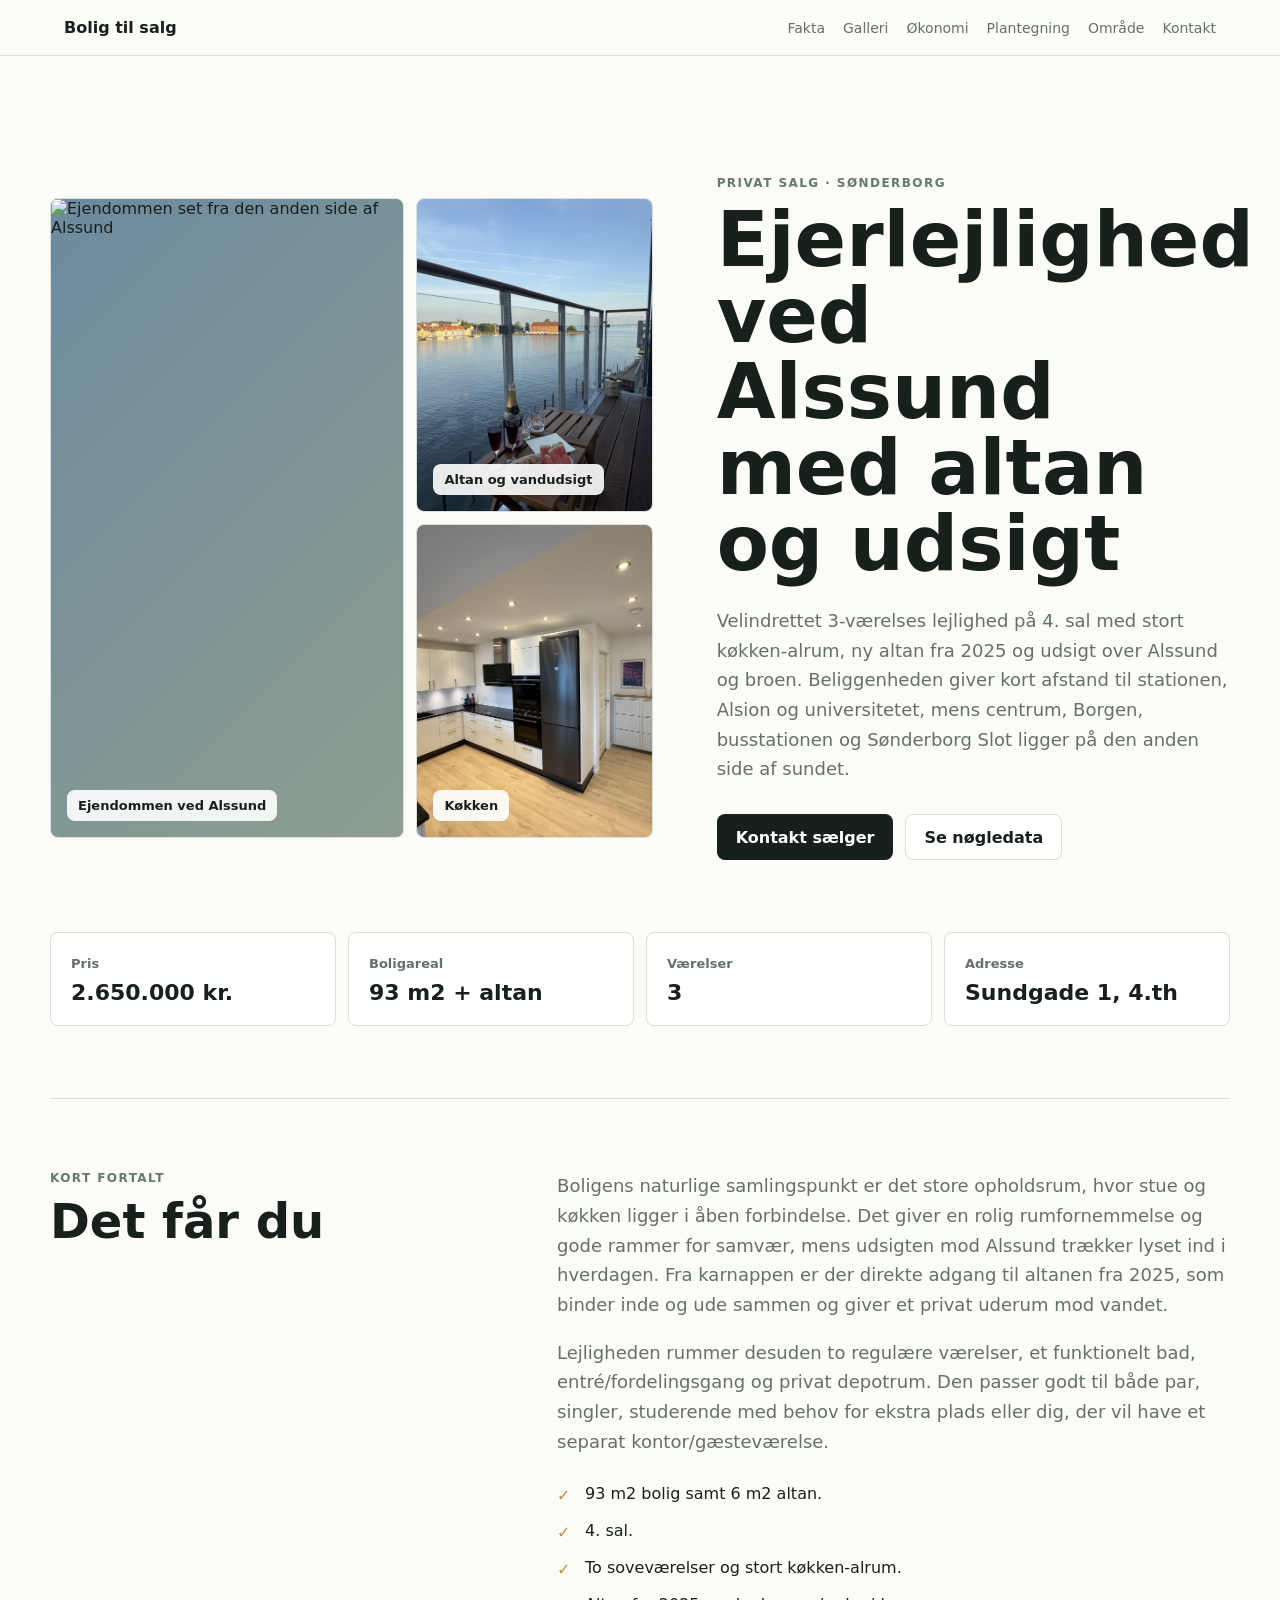
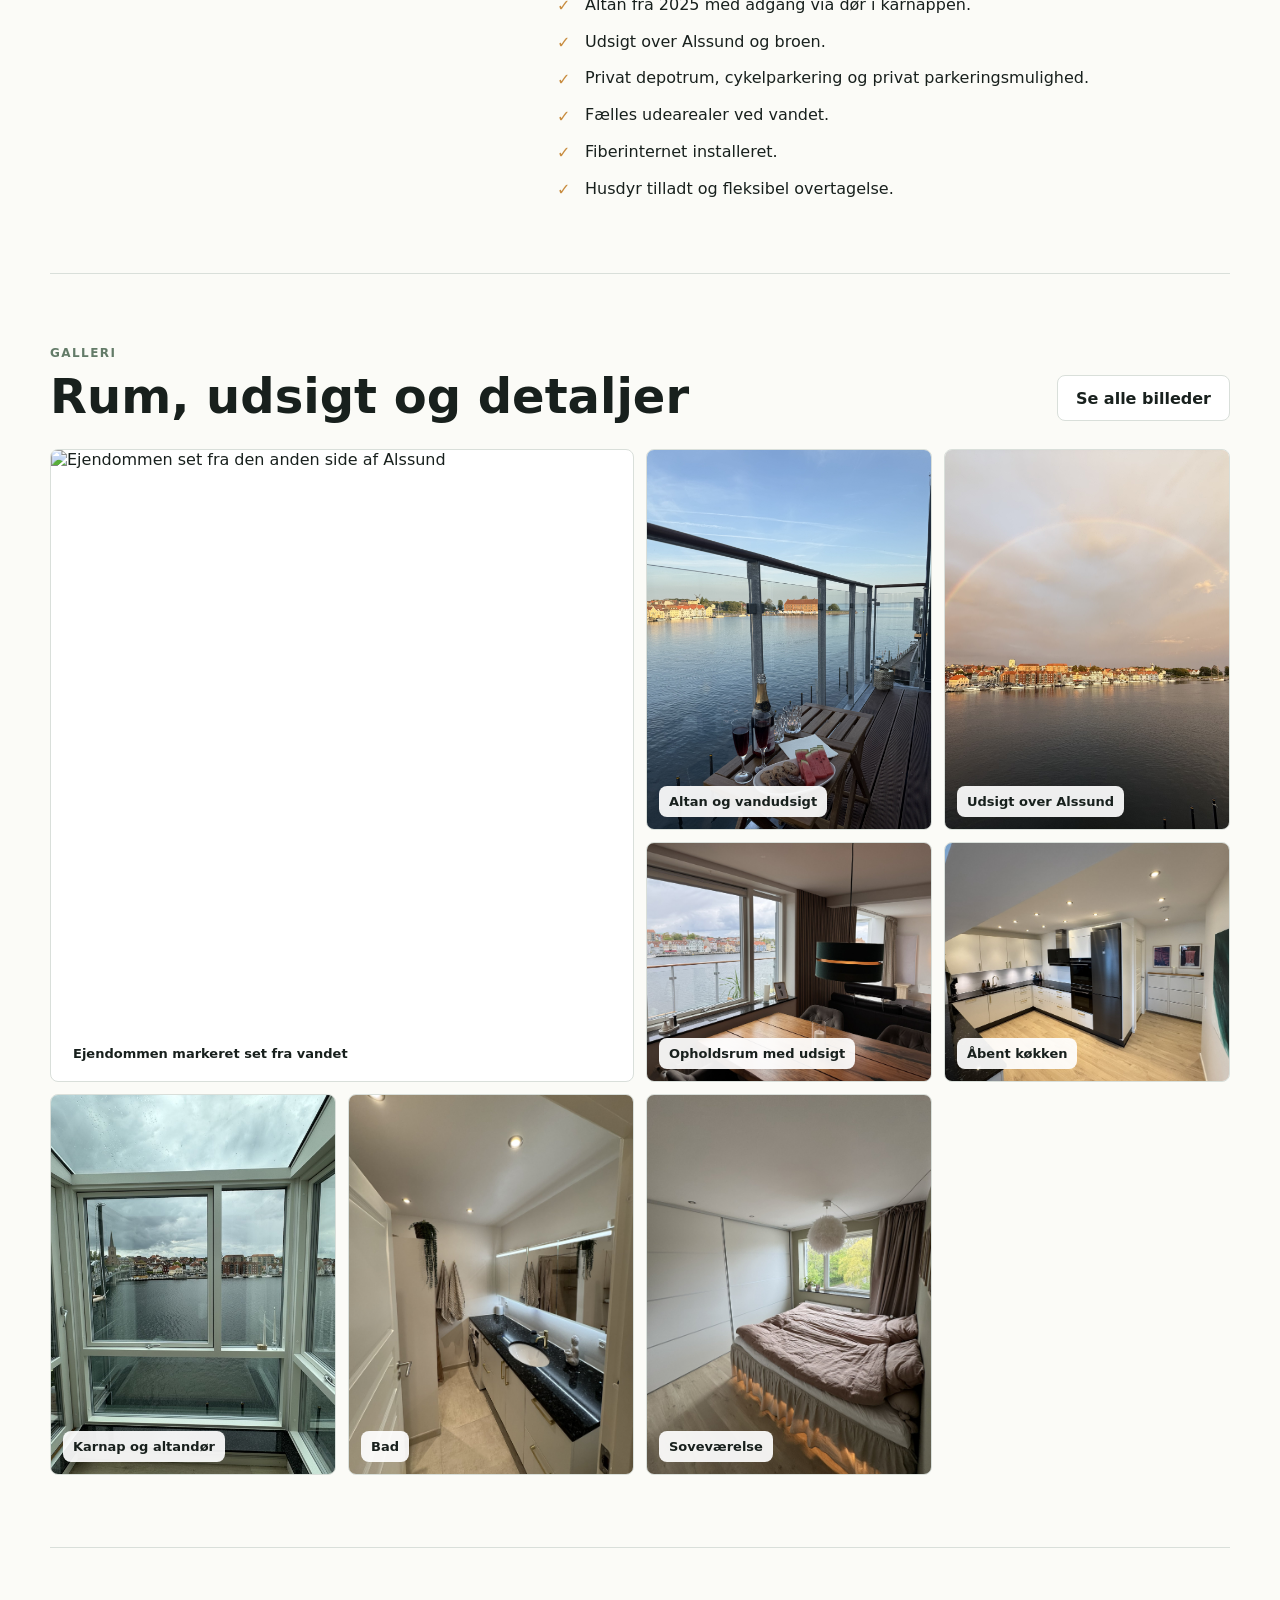
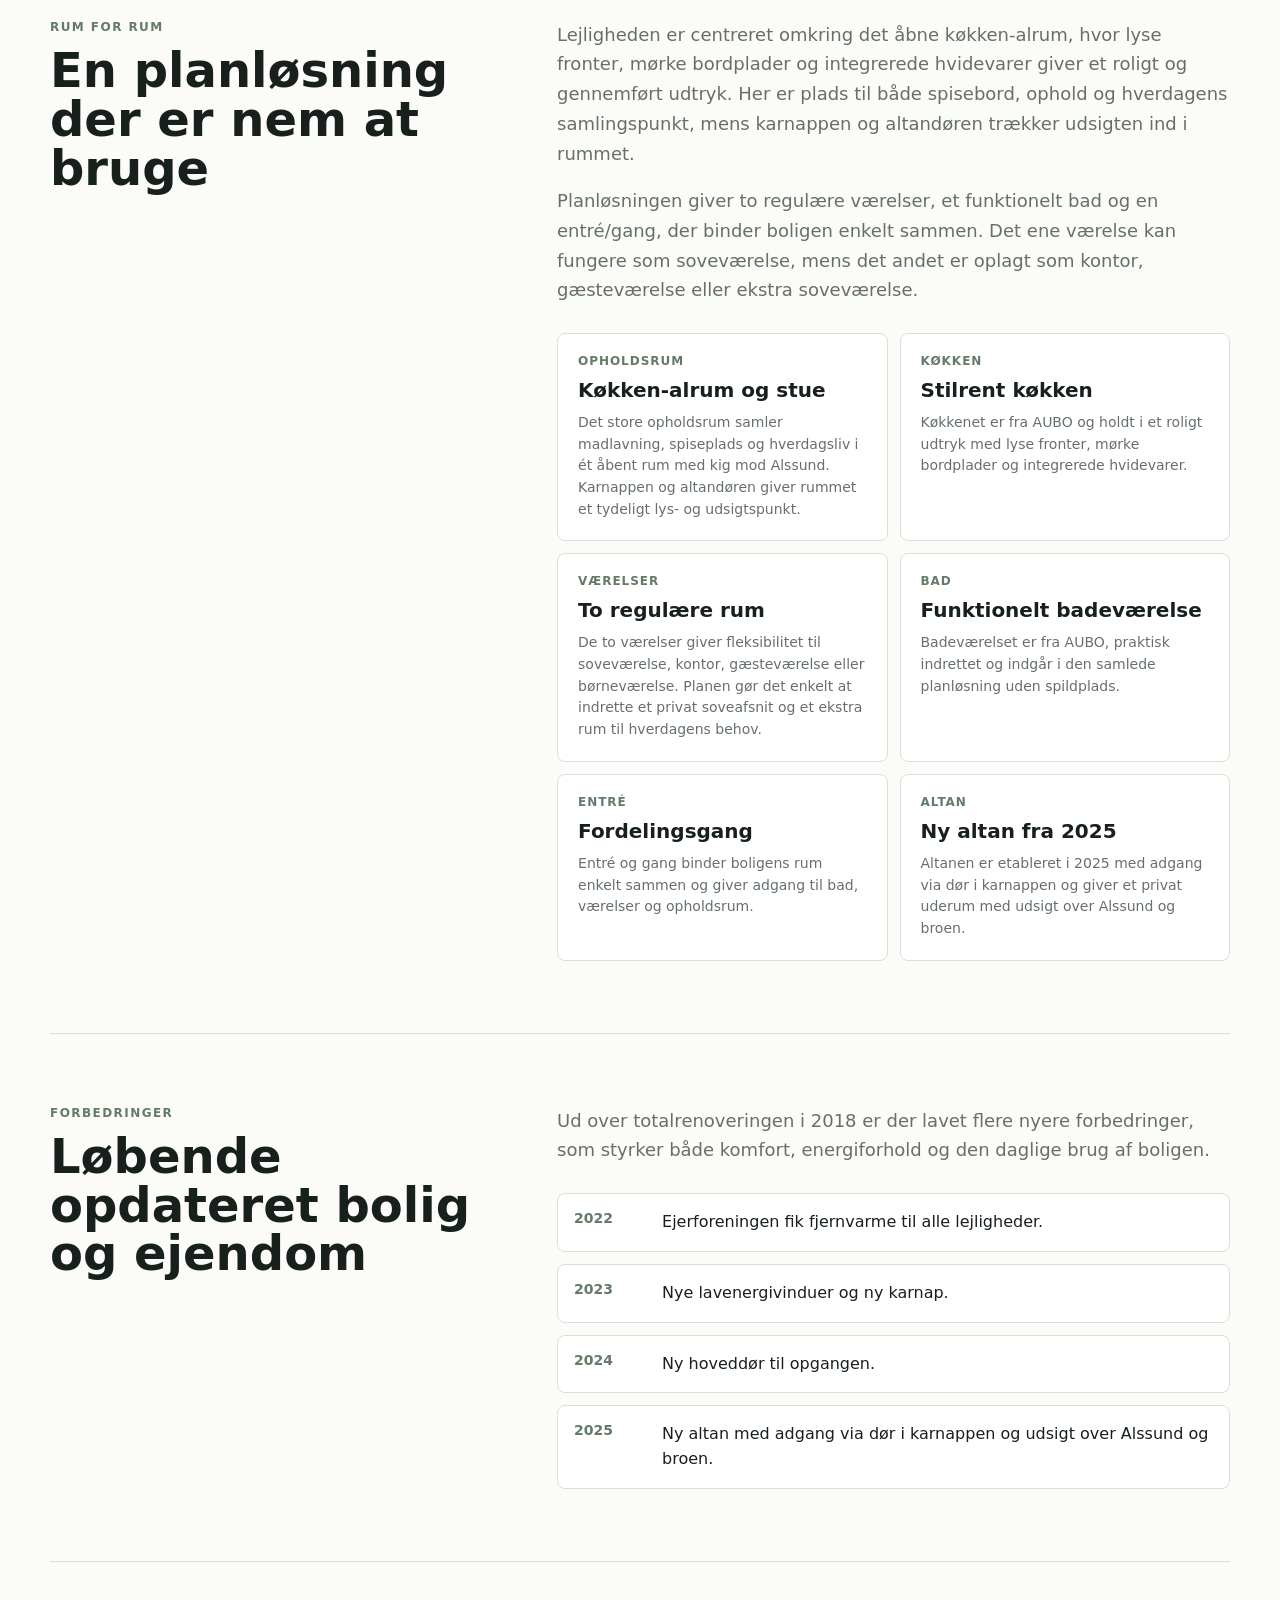
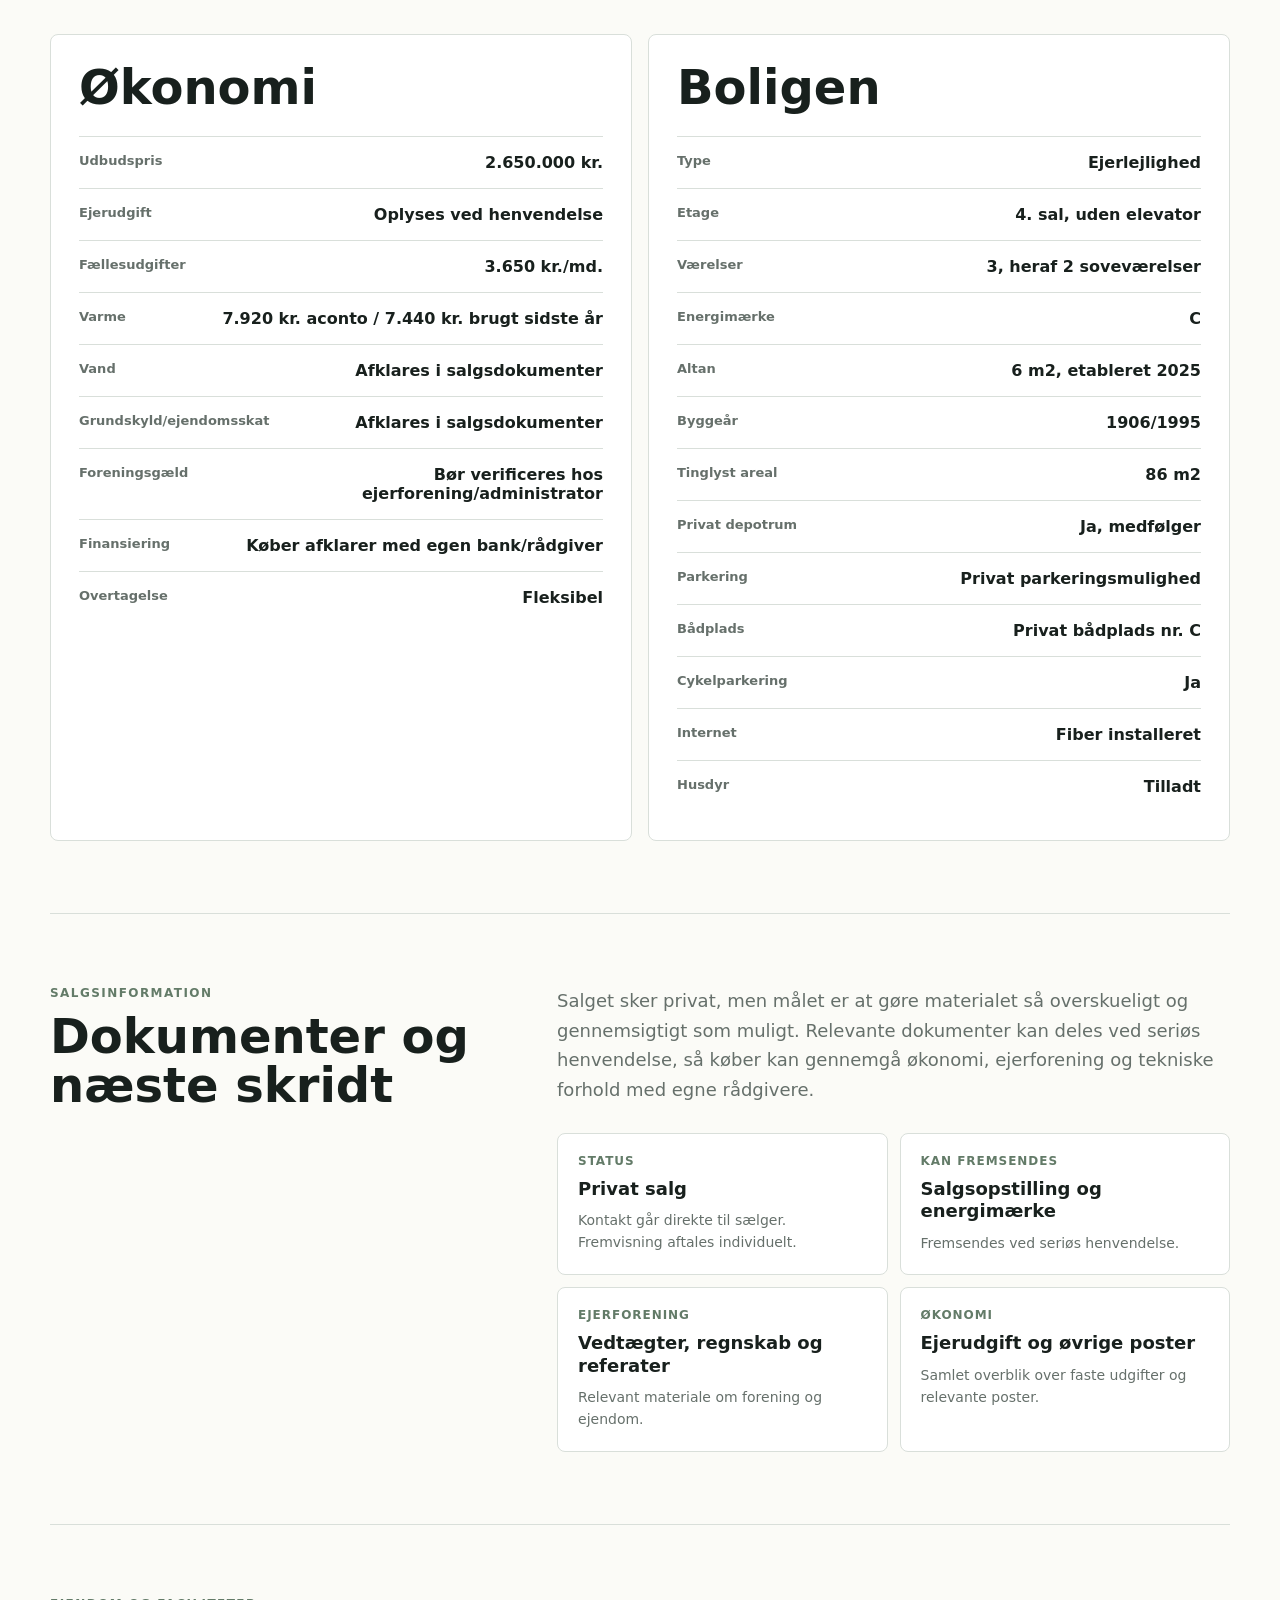
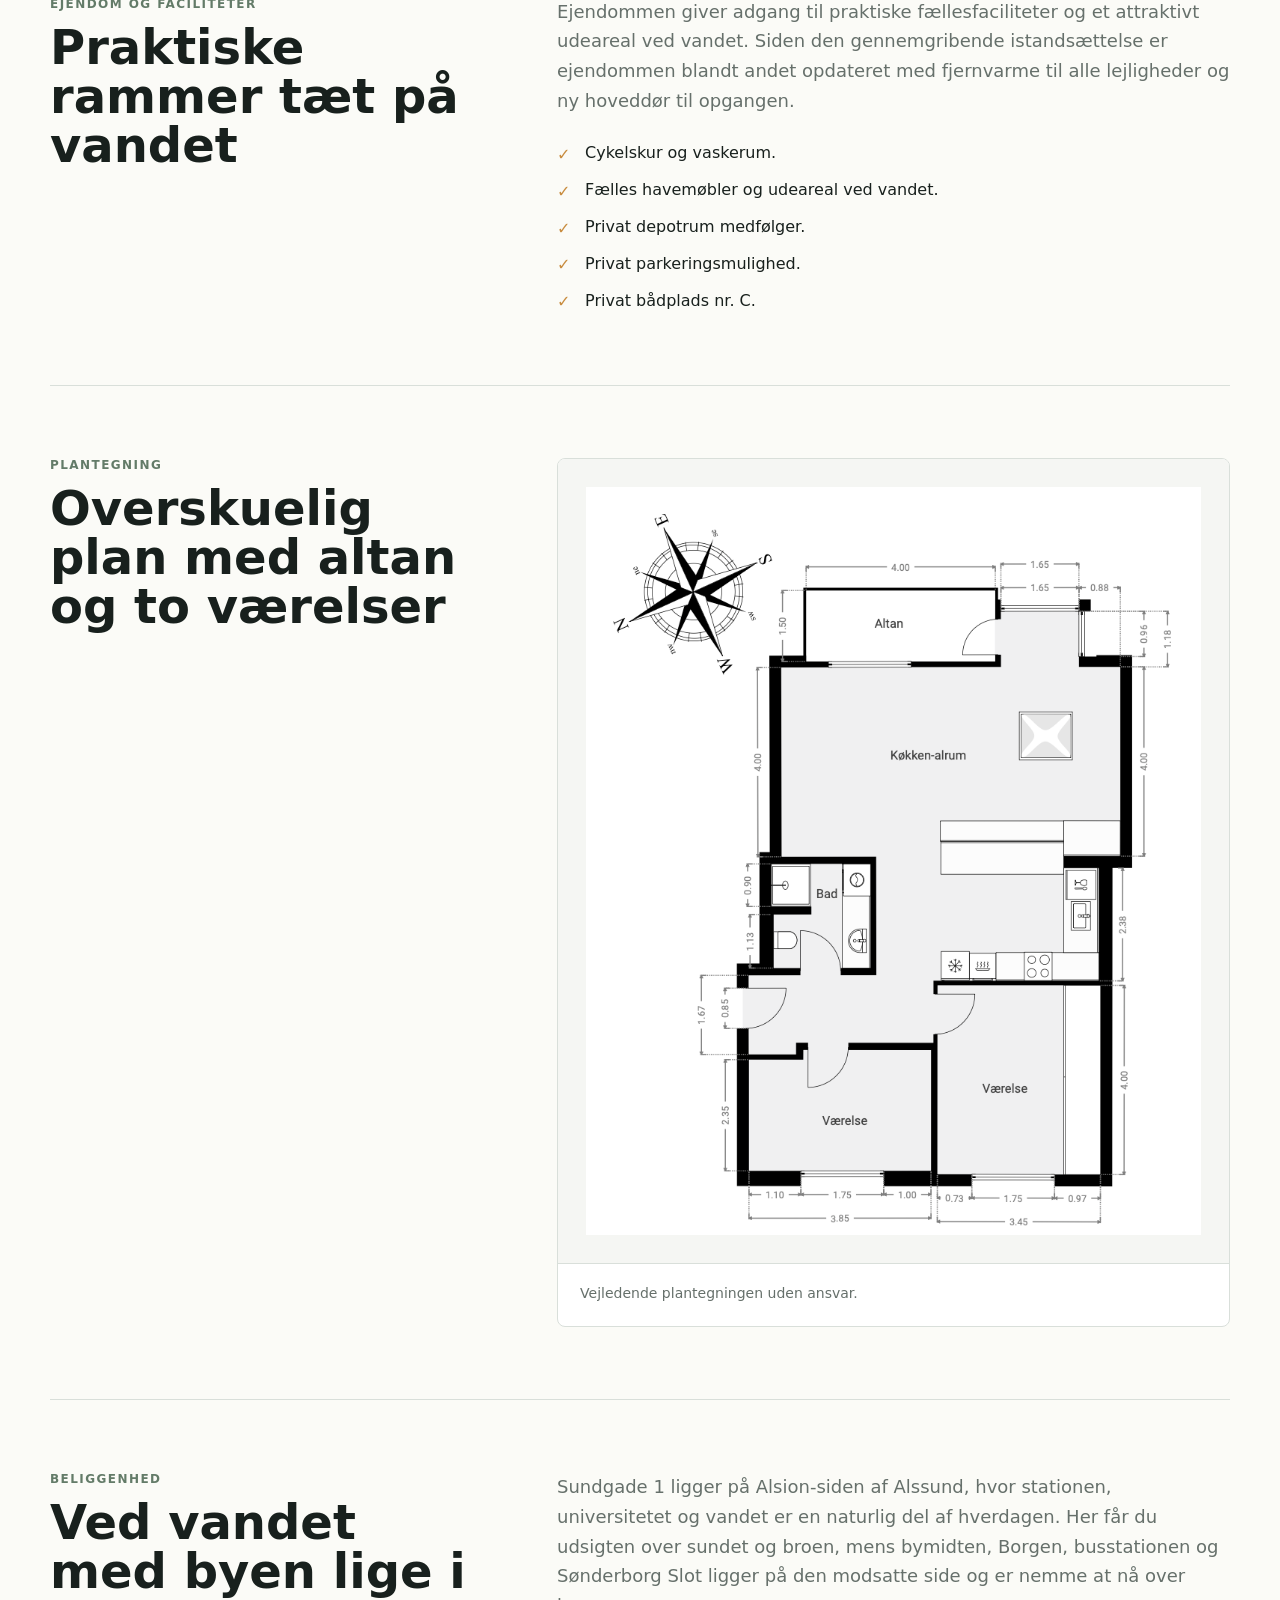
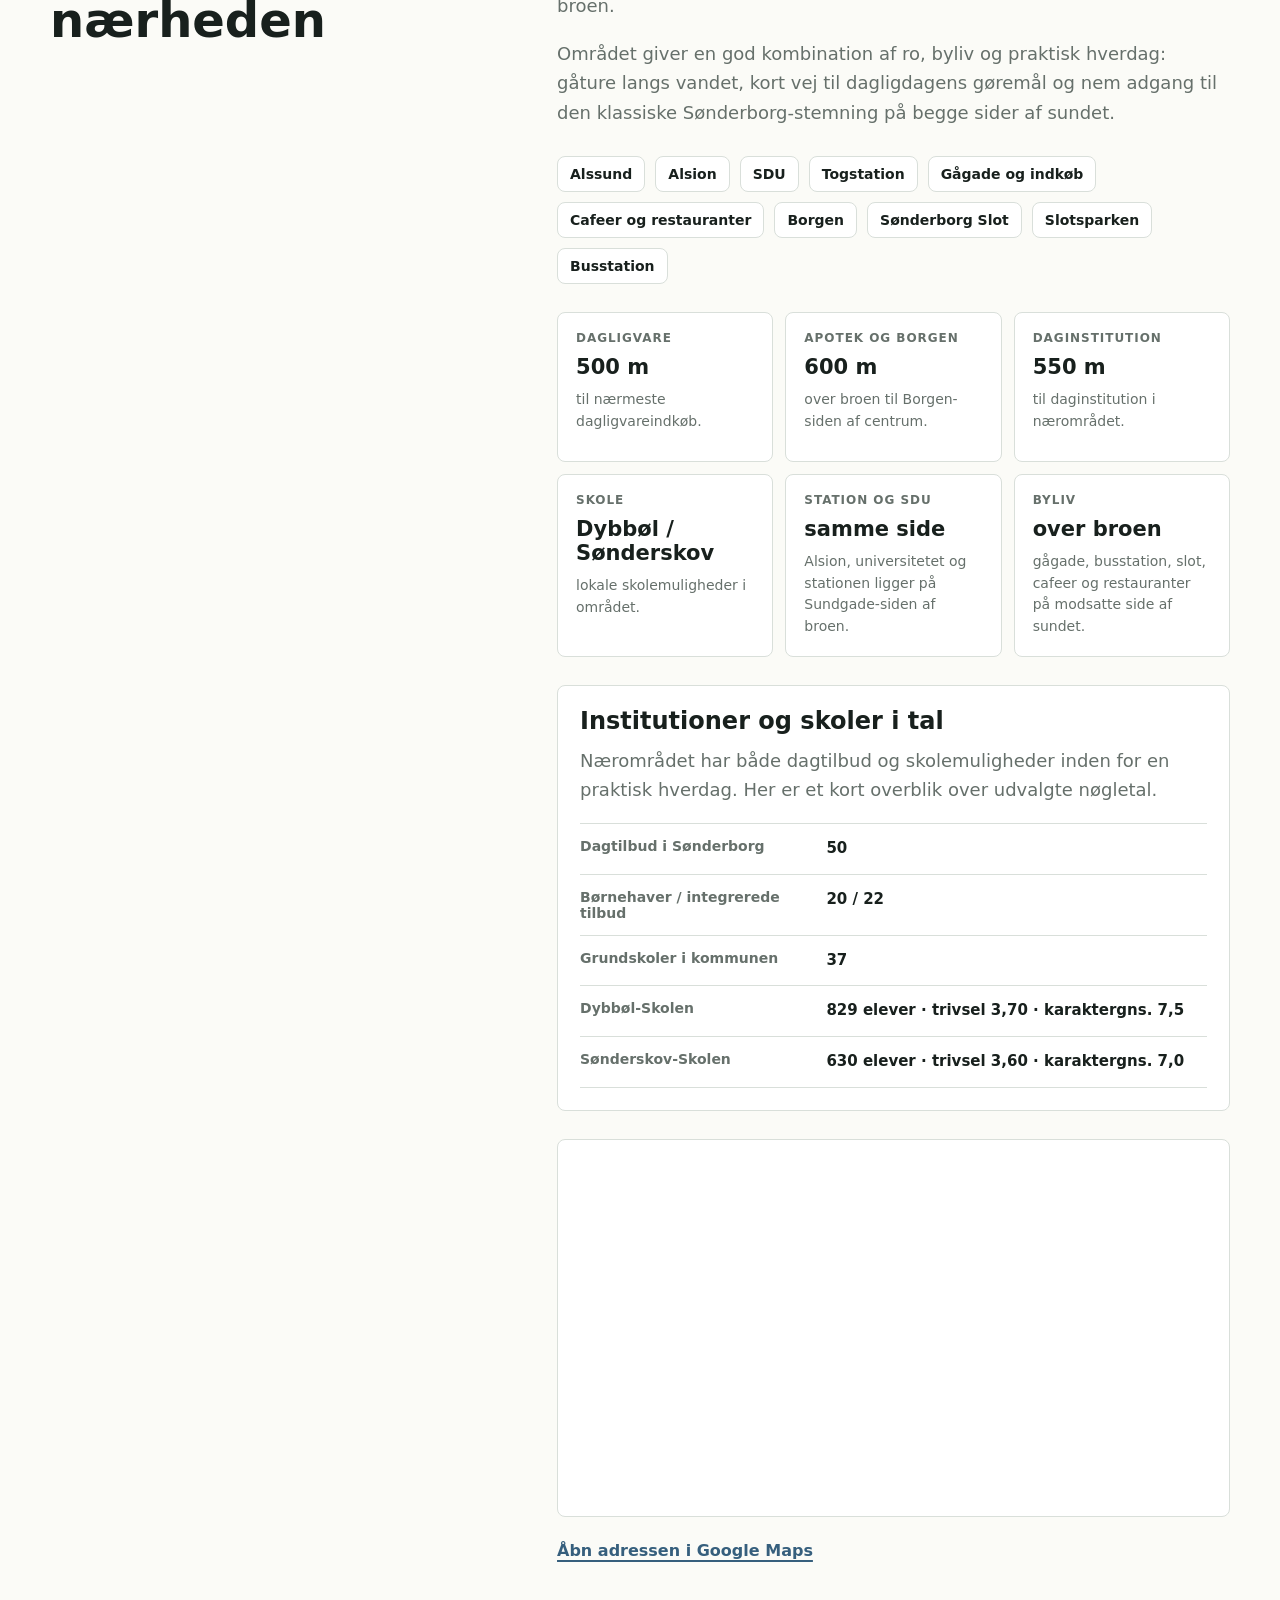
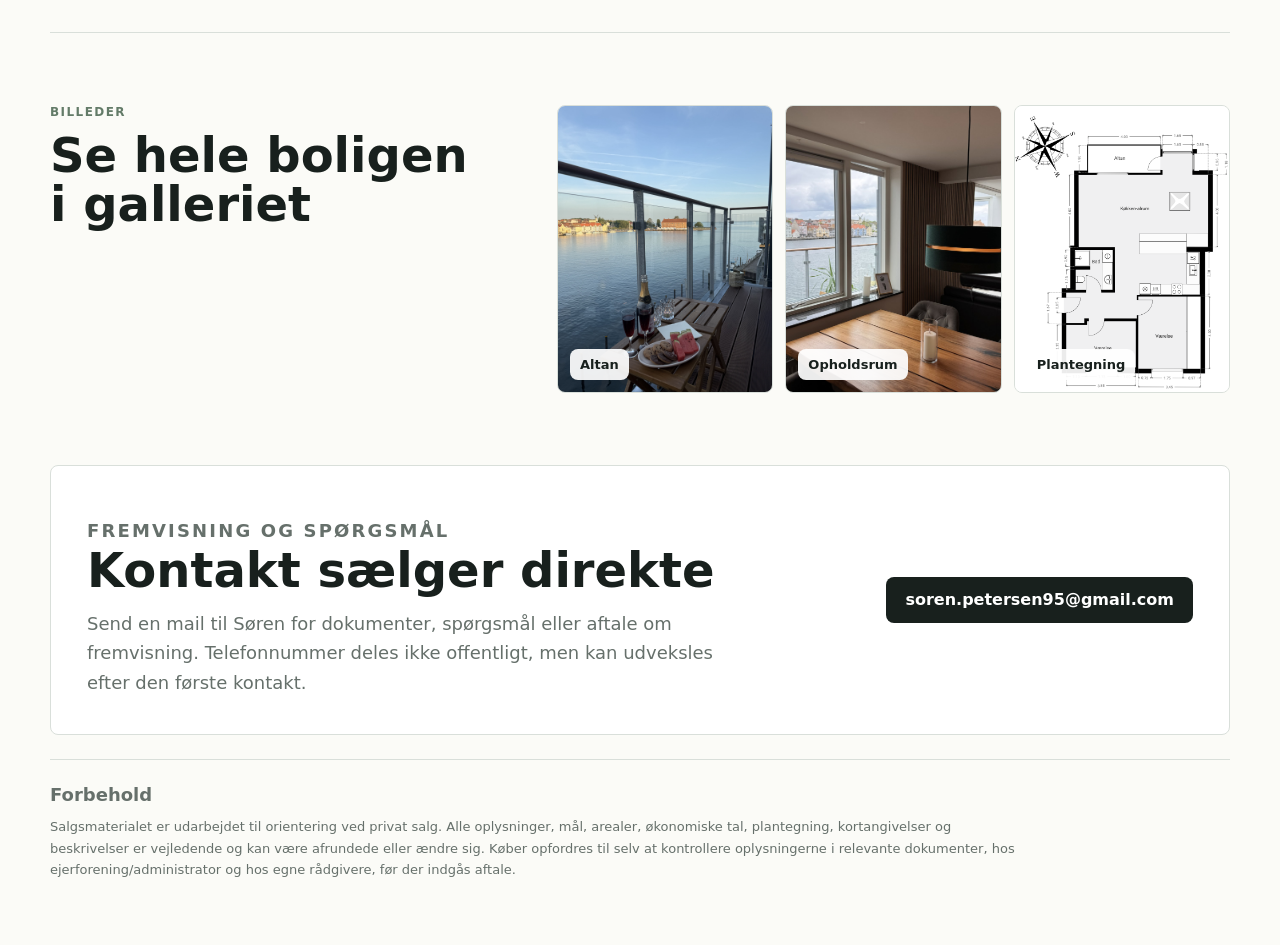
==== index.html @ c35de7a0 "clickable pictures" ====
<!doctype html>
<html lang="da">
<head>
  <meta charset="utf-8" />
  <meta name="viewport" content="width=device-width, initial-scale=1" />
  <meta name="description" content="Privat salg af ejerlejlighed på Sundgade 1, 4.th i Sønderborg." />
  <title>Sundgade 1, 4.th | Lejlighed til salg</title>
  <link rel="stylesheet" href="style.css?v=2026-05-17" />
</head>
<body>
  <header class="site-header">
    <a class="brand" href="#top">Bolig til salg</a>
    <nav aria-label="Sektioner">
      <a href="#fakta">Fakta</a>
      <a href="#galleri">Galleri</a>
      <a href="#oekonomi">Økonomi</a>
      <a href="#plantegning">Plantegning</a>
      <a href="#omraade">Område</a>
      <a href="#kontakt">Kontakt</a>
    </nav>
  </header>

  <main id="top">
    <section class="hero" aria-labelledby="title">
      <div class="hero-media" aria-label="Fotopladser">
        <a class="photo-slot photo-slot-main" href="gallery.html?image=assets/gallery/outside-across-water-marked.jpg.png" aria-label="Åbn galleriet med ejendommen set fra vandet">
          <img src="assets/photos/outside-across-water-marked.png" alt="Ejendommen set fra den anden side af Alssund" />
          <span>Ejendommen ved Alssund</span>
        </a>
        <a class="photo-slot" href="gallery.html?image=assets/gallery/IMG_2006.jpg" aria-label="Åbn galleriet med altan og vandudsigt">
          <img src="assets/gallery/IMG_2006.jpg" alt="Altan med direkte kig over Alssund" />
          <span>Altan og vandudsigt</span>
        </a>
        <a class="photo-slot" href="gallery.html?image=assets/gallery/IMG_2802.jpg" aria-label="Åbn galleriet med køkkenbilleder">
          <img src="assets/photos/kitchen.jpg" alt="Åbent lyst køkken med sorte bordplader" />
          <span>Køkken</span>
        </a>
      </div>

      <div class="hero-copy">
        <p class="eyebrow">Privat salg · Sønderborg</p>
        <h1 id="title">Ejerlejlighed ved Alssund med altan og udsigt</h1>
        <p class="intro">
          Velindrettet 3-værelses lejlighed på 4. sal med stort køkken-alrum,
          ny altan fra 2025 og udsigt over Alssund og broen. Beliggenheden giver
          kort afstand til stationen, Alsion og universitetet, mens centrum,
          Borgen, busstationen og Sønderborg Slot ligger på den anden side af
          sundet.
        </p>
        <div class="hero-actions">
          <a class="button primary" href="mailto:soren.petersen95@gmail.com">Kontakt sælger</a>
          <a class="button secondary" href="#fakta">Se nøgledata</a>
        </div>
      </div>
    </section>

    <section id="fakta" class="facts" aria-label="Nøgledata">
      <article>
        <span>Pris</span>
        <strong>2.650.000 kr.</strong>
      </article>
      <article>
        <span>Boligareal</span>
        <strong>93 m2 + altan</strong>
      </article>
      <article>
        <span>Værelser</span>
        <strong>3</strong>
      </article>
      <article>
        <span>Adresse</span>
        <strong>Sundgade 1, 4.th</strong>
      </article>
    </section>

    <section class="section-grid">
      <div>
        <p class="eyebrow">Kort fortalt</p>
        <h2>Det får du</h2>
      </div>
      <div class="summary">
        <p>
          Boligens naturlige samlingspunkt er det store opholdsrum, hvor stue og
          køkken ligger i åben forbindelse. Det giver en rolig rumfornemmelse og
          gode rammer for samvær, mens udsigten mod Alssund trækker lyset ind i
          hverdagen. Fra karnappen er der direkte adgang til altanen fra 2025,
          som binder inde og ude sammen og giver et privat uderum mod vandet.
        </p>
        <p>
          Lejligheden rummer desuden to regulære værelser, et funktionelt bad,
          entré/fordelingsgang og privat depotrum. Den passer godt til både par,
          singler, studerende med behov for ekstra plads eller dig, der vil have
          et separat kontor/gæsteværelse.
        </p>
        <ul class="check-list">
          <li>93 m2 bolig samt 6 m2 altan.</li>
          <li>4. sal.</li>
          <li>To soveværelser og stort køkken-alrum.</li>
          <li>Altan fra 2025 med adgang via dør i karnappen.</li>
          <li>Udsigt over Alssund og broen.</li>
          <li>Privat depotrum, cykelparkering og privat parkeringsmulighed.</li>
          <li>Fælles udearealer ved vandet.</li>
          <li>Fiberinternet installeret.</li>
          <li>Husdyr tilladt og fleksibel overtagelse.</li>
        </ul>
      </div>
    </section>

    <section id="galleri" class="gallery-section">
      <div class="section-heading gallery-heading">
        <div>
          <p class="eyebrow">Galleri</p>
          <h2>Rum, udsigt og detaljer</h2>
        </div>
        <a class="button secondary" href="gallery.html">Se alle billeder</a>
      </div>
      <div class="gallery-grid">
        <a class="gallery-item gallery-item-wide" href="gallery.html?image=assets/gallery/outside-across-water-marked.jpg.png">
          <img src="assets/photos/outside-across-water-marked.png" alt="Ejendommen set fra den anden side af Alssund" />
          <span class="gallery-caption">Ejendommen markeret set fra vandet</span>
        </a>
        <a class="gallery-item" href="gallery.html?image=assets/gallery/IMG_2006.jpg">
          <img src="assets/gallery/IMG_2006.jpg" alt="Altan med direkte kig over Alssund" />
          <span class="gallery-caption">Altan og vandudsigt</span>
        </a>
        <a class="gallery-item" href="gallery.html?image=assets/gallery/IMG_2381.jpg">
          <img src="assets/gallery/IMG_2381.jpg" alt="Solnedgang og udsigt over Alssund" />
          <span class="gallery-caption">Udsigt over Alssund</span>
        </a>
        <a class="gallery-item" href="gallery.html?image=assets/gallery/IMG_2754.jpg">
          <img src="assets/photos/living-water-view.jpg" alt="Spiseplads og opholdsrum med vandudsigt" />
          <span class="gallery-caption">Opholdsrum med udsigt</span>
        </a>
        <a class="gallery-item" href="gallery.html?image=assets/gallery/IMG_2802.jpg">
          <img src="assets/photos/kitchen.jpg" alt="Køkken med lyse fronter og mørk bordplade" />
          <span class="gallery-caption">Åbent køkken</span>
        </a>
        <a class="gallery-item" href="gallery.html?image=assets/gallery/IMG_2826.jpg">
          <img src="assets/photos/bay-window-balcony.jpg" alt="Karnap med adgang til altan" />
          <span class="gallery-caption">Karnap og altandør</span>
        </a>
        <a class="gallery-item" href="gallery.html?image=assets/gallery/IMG_2851.jpg">
          <img src="assets/photos/bathroom.jpg" alt="Badeværelse med langt spejl og mørk bordplade" />
          <span class="gallery-caption">Bad</span>
        </a>
        <a class="gallery-item" href="gallery.html?image=assets/gallery/IMG_2878.jpg">
          <img src="assets/photos/bedroom.jpg" alt="Soveværelse med indbyggede skabe" />
          <span class="gallery-caption">Soveværelse</span>
        </a>
      </div>
    </section>

    <section class="section-grid">
      <div>
        <p class="eyebrow">Rum for rum</p>
        <h2>En planløsning der er nem at bruge</h2>
      </div>
      <div class="summary">
        <p>
          Lejligheden er centreret omkring det åbne køkken-alrum, hvor lyse
          fronter, mørke bordplader og integrerede hvidevarer giver et roligt og
          gennemført udtryk. Her er plads til både spisebord, ophold og
          hverdagens samlingspunkt, mens karnappen og altandøren trækker udsigten
          ind i rummet.
        </p>
        <p>
          Planløsningen giver to regulære værelser, et funktionelt bad og en
          entré/gang, der binder boligen enkelt sammen. Det ene værelse kan
          fungere som soveværelse, mens det andet er oplagt som kontor,
          gæsteværelse eller ekstra soveværelse.
        </p>
        <div class="room-grid" aria-label="Rum for rum">
          <article>
            <span>Opholdsrum</span>
            <h3>Køkken-alrum og stue</h3>
            <p>
              Det store opholdsrum samler madlavning, spiseplads og hverdagsliv
              i ét åbent rum med kig mod Alssund. Karnappen og altandøren giver
              rummet et tydeligt lys- og udsigtspunkt.
            </p>
          </article>
          <article>
            <span>Køkken</span>
            <h3>Stilrent køkken</h3>
            <p>
              Køkkenet er fra AUBO og holdt i et roligt udtryk med lyse fronter,
              mørke bordplader og integrerede hvidevarer.
            </p>
          </article>
          <article>
            <span>Værelser</span>
            <h3>To regulære rum</h3>
            <p>
              De to værelser giver fleksibilitet til soveværelse, kontor,
              gæsteværelse eller børneværelse. Planen gør det enkelt at indrette
              et privat soveafsnit og et ekstra rum til hverdagens behov.
            </p>
          </article>
          <article>
            <span>Bad</span>
            <h3>Funktionelt badeværelse</h3>
            <p>
              Badeværelset er fra AUBO, praktisk indrettet og indgår i den
              samlede planløsning uden spildplads.
            </p>
          </article>
          <article>
            <span>Entré</span>
            <h3>Fordelingsgang</h3>
            <p>
              Entré og gang binder boligens rum enkelt sammen og giver adgang
              til bad, værelser og opholdsrum.
            </p>
          </article>
          <article>
            <span>Altan</span>
            <h3>Ny altan fra 2025</h3>
            <p>
              Altanen er etableret i 2025 med adgang via dør i karnappen og
              giver et privat uderum med udsigt over Alssund og broen.
            </p>
          </article>
        </div>
      </div>
    </section>

    <section class="section-grid">
      <div>
        <p class="eyebrow">Forbedringer</p>
        <h2>Løbende opdateret bolig og ejendom</h2>
      </div>
      <div class="summary">
        <p>
          Ud over totalrenoveringen i 2018 er der lavet flere nyere forbedringer,
          som styrker både komfort, energiforhold og den daglige brug af boligen.
        </p>
        <ul class="timeline-list">
          <li><strong>2022</strong><span>Ejerforeningen fik fjernvarme til alle lejligheder.</span></li>
          <li><strong>2023</strong><span>Nye lavenergivinduer og ny karnap.</span></li>
          <li><strong>2024</strong><span>Ny hoveddør til opgangen.</span></li>
          <li><strong>2025</strong><span>Ny altan med adgang via dør i karnappen og udsigt over Alssund og broen.</span></li>
        </ul>
      </div>
    </section>

    <section id="oekonomi" class="details">
      <article>
        <h2>Økonomi</h2>
        <dl>
          <div>
            <dt>Udbudspris</dt>
            <dd>2.650.000 kr.</dd>
          </div>
          <div>
            <dt>Ejerudgift</dt>
            <dd>Oplyses ved henvendelse</dd>
          </div>
          <div>
            <dt>Fællesudgifter</dt>
            <dd>3.650 kr./md.</dd>
          </div>
          <div>
            <dt>Varme</dt>
            <dd>7.920 kr. aconto / 7.440 kr. brugt sidste år</dd>
          </div>
          <div>
            <dt>Vand</dt>
            <dd>Afklares i salgsdokumenter</dd>
          </div>
          <div>
            <dt>Grundskyld/ejendomsskat</dt>
            <dd>Afklares i salgsdokumenter</dd>
          </div>
          <div>
            <dt>Foreningsgæld</dt>
            <dd>Bør verificeres hos ejerforening/administrator</dd>
          </div>
          <div>
            <dt>Finansiering</dt>
            <dd>Køber afklarer med egen bank/rådgiver</dd>
          </div>
          <div>
            <dt>Overtagelse</dt>
            <dd>Fleksibel</dd>
          </div>
        </dl>
      </article>

      <article>
        <h2>Boligen</h2>
        <dl>
          <div>
            <dt>Type</dt>
            <dd>Ejerlejlighed</dd>
          </div>
          <div>
            <dt>Etage</dt>
            <dd>4. sal, uden elevator</dd>
          </div>
          <div>
            <dt>Værelser</dt>
            <dd>3, heraf 2 soveværelser</dd>
          </div>
          <div>
            <dt>Energimærke</dt>
            <dd>C</dd>
          </div>
          <div>
            <dt>Altan</dt>
            <dd>6 m2, etableret 2025</dd>
          </div>
          <div>
            <dt>Byggeår</dt>
            <dd>1906/1995</dd>
          </div>
          <div>
            <dt>Tinglyst areal</dt>
            <dd>86 m2</dd>
          </div>
          <div>
            <dt>Privat depotrum</dt>
            <dd>Ja, medfølger</dd>
          </div>
          <div>
            <dt>Parkering</dt>
            <dd>Privat parkeringsmulighed</dd>
          </div>
          <div>
            <dt>Bådplads</dt>
            <dd>Privat bådplads nr. C</dd>
          </div>
          <div>
            <dt>Cykelparkering</dt>
            <dd>Ja</dd>
          </div>
          <div>
            <dt>Internet</dt>
            <dd>Fiber installeret</dd>
          </div>
          <div>
            <dt>Husdyr</dt>
            <dd>Tilladt</dd>
          </div>
        </dl>
      </article>
    </section>

    <section id="salgsinfo" class="section-grid">
      <div>
        <p class="eyebrow">Salgsinformation</p>
        <h2>Dokumenter og næste skridt</h2>
      </div>
      <div class="summary">
        <p>
          Salget sker privat, men målet er at gøre materialet så overskueligt og
          gennemsigtigt som muligt. Relevante dokumenter kan deles ved seriøs
          henvendelse, så køber kan gennemgå økonomi, ejerforening og tekniske
          forhold med egne rådgivere.
        </p>
        <div class="document-grid" aria-label="Salgsdokumenter og afklaringer">
          <article>
            <span>Status</span>
            <strong>Privat salg</strong>
            <p>Kontakt går direkte til sælger. Fremvisning aftales individuelt.</p>
          </article>
          <article>
            <span>Kan fremsendes</span>
            <strong>Salgsopstilling og energimærke</strong>
            <p>Fremsendes ved seriøs henvendelse.</p>
          </article>
          <article>
            <span>Ejerforening</span>
            <strong>Vedtægter, regnskab og referater</strong>
            <p>Relevant materiale om forening og ejendom.</p>
          </article>
          <article>
            <span>Økonomi</span>
            <strong>Ejerudgift og øvrige poster</strong>
            <p>Samlet overblik over faste udgifter og relevante poster.</p>
          </article>
        </div>
      </div>
    </section>

    <section class="section-grid">
      <div>
        <p class="eyebrow">Ejendom og faciliteter</p>
        <h2>Praktiske rammer tæt på vandet</h2>
      </div>
      <div class="summary">
        <p>
          Ejendommen giver adgang til praktiske fællesfaciliteter og et
          attraktivt udeareal ved vandet. Siden den gennemgribende istandsættelse
          er ejendommen blandt andet opdateret med fjernvarme til alle
          lejligheder og ny hoveddør til opgangen.
        </p>
        <ul class="check-list">
          <li>Cykelskur og vaskerum.</li>
          <li>Fælles havemøbler og udeareal ved vandet.</li>
          <li>Privat depotrum medfølger.</li>
          <li>Privat parkeringsmulighed.</li>
          <li>Privat bådplads nr. C.</li>
        </ul>
      </div>
    </section>

    <section id="plantegning" class="floorplan section-grid">
      <div>
        <p class="eyebrow">Plantegning</p>
        <h2>Overskuelig plan med altan og to værelser</h2>
      </div>
      <div class="floorplan-card">
        <a href="gallery.html?image=assets/gallery/plantegning.png" aria-label="Åbn plantegningen i galleriet">
          <img src="Screenshot%202026-05-13%20at%2021.04.02.png" alt="Plantegning for lejligheden på Sundgade 1, 4.th" />
        </a>
        <p>
          Vejledende plantegningen uden ansvar.
        </p>
      </div>
    </section>

    <section id="omraade" class="section-grid">
      <div>
        <p class="eyebrow">Beliggenhed</p>
        <h2>Ved vandet med byen lige i nærheden</h2>
      </div>
      <div class="summary">
        <p>
          Sundgade 1 ligger på Alsion-siden af Alssund, hvor stationen,
          universitetet og vandet er en naturlig del af hverdagen. Her får du
          udsigten over sundet og broen, mens bymidten, Borgen, busstationen og
          Sønderborg Slot ligger på den modsatte side og er nemme at nå over
          broen.
        </p>
        <p>
          Området giver en god kombination af ro, byliv og praktisk hverdag:
          gåture langs vandet, kort vej til dagligdagens gøremål og nem adgang
          til den klassiske Sønderborg-stemning på begge sider af sundet.
        </p>
        <ul class="tag-list" aria-label="Steder i nærheden">
          <li>Alssund</li>
          <li>Alsion</li>
          <li>SDU</li>
          <li>Togstation</li>
          <li>Gågade og indkøb</li>
          <li>Cafeer og restauranter</li>
          <li>Borgen</li>
          <li>Sønderborg Slot</li>
          <li>Slotsparken</li>
          <li>Busstation</li>
        </ul>
        <div class="nearby-grid" aria-label="Udvalgte hverdagsafstande">
          <article>
            <span>Dagligvare</span>
            <strong>500 m</strong>
            <p>til nærmeste dagligvareindkøb.</p>
          </article>
          <article>
            <span>Apotek og Borgen</span>
            <strong>600 m</strong>
            <p>over broen til Borgen-siden af centrum.</p>
          </article>
          <article>
            <span>Daginstitution</span>
            <strong>550 m</strong>
            <p>til daginstitution i nærområdet.</p>
          </article>
          <article>
            <span>Skole</span>
            <strong>Dybbøl / Sønderskov</strong>
            <p>lokale skolemuligheder i området.</p>
          </article>
          <article>
            <span>Station og SDU</span>
            <strong>samme side</strong>
            <p>Alsion, universitetet og stationen ligger på Sundgade-siden af broen.</p>
          </article>
          <article>
            <span>Byliv</span>
            <strong>over broen</strong>
            <p>gågade, busstation, slot, cafeer og restauranter på modsatte side af sundet.</p>
          </article>
        </div>
        <div class="institution-stats">
          <h3>Institutioner og skoler i tal</h3>
          <p>
            Nærområdet har både dagtilbud og skolemuligheder inden for en
            praktisk hverdag. Her er et kort overblik over udvalgte nøgletal.
          </p>
          <div class="stats-table" role="table" aria-label="Nøgletal for dagtilbud og skoler">
            <div role="row">
              <span role="cell">Dagtilbud i Sønderborg</span>
              <strong role="cell">50</strong>
            </div>
            <div role="row">
              <span role="cell">Børnehaver / integrerede tilbud</span>
              <strong role="cell">20 / 22</strong>
            </div>
            <div role="row">
              <span role="cell">Grundskoler i kommunen</span>
              <strong role="cell">37</strong>
            </div>
            <div role="row">
              <span role="cell">Dybbøl-Skolen</span>
              <strong role="cell">829 elever · trivsel 3,70 · karaktergns. 7,5</strong>
            </div>
            <div role="row">
              <span role="cell">Sønderskov-Skolen</span>
              <strong role="cell">630 elever · trivsel 3,60 · karaktergns. 7,0</strong>
            </div>
          </div>
        </div>
        <div class="map-preview" aria-label="Kort over Sundgade 1 i Sønderborg">
          <iframe
            title="Kort over Sundgade 1, 6400 Sønderborg"
            src="https://maps.google.com/maps?q=Sundgade%201%2C%206400%20S%C3%B8nderborg&t=&z=15&ie=UTF8&iwloc=&output=embed"
            loading="lazy"
            referrerpolicy="no-referrer-when-downgrade"></iframe>
        </div>
        <a class="text-link" href="https://www.google.com/maps/search/?api=1&query=Sundgade%201%2C%206400%20S%C3%B8nderborg" target="_blank" rel="noreferrer">Åbn adressen i Google Maps</a>
      </div>
    </section>

    <section class="bottom-gallery-strip" aria-labelledby="bottom-gallery-title">
      <div>
        <p class="eyebrow">Billeder</p>
        <h2 id="bottom-gallery-title">Se hele boligen i galleriet</h2>
      </div>
      <div class="bottom-gallery-grid">
        <a class="gallery-item" href="gallery.html?image=assets/gallery/IMG_2006.jpg">
          <img src="assets/gallery/IMG_2006.jpg" alt="Altan med udsigt over Alssund" />
          <span class="gallery-caption">Altan</span>
        </a>
        <a class="gallery-item" href="gallery.html?image=assets/gallery/IMG_2754.jpg">
          <img src="assets/photos/living-water-view.jpg" alt="Opholdsrum med udsigt" />
          <span class="gallery-caption">Opholdsrum</span>
        </a>
        <a class="gallery-item" href="gallery.html?image=assets/gallery/plantegning.png">
          <img src="Screenshot%202026-05-13%20at%2021.04.02.png" alt="Plantegning for lejligheden" />
          <span class="gallery-caption">Plantegning</span>
        </a>
      </div>
    </section>

    <section id="kontakt" class="contact">
      <div>
        <p class="eyebrow">Fremvisning og spørgsmål</p>
        <h2>Kontakt sælger direkte</h2>
        <p>
          Send en mail til Søren for dokumenter, spørgsmål eller aftale om
          fremvisning. Telefonnummer deles ikke offentligt, men kan udveksles
          efter den første kontakt.
        </p>
      </div>
      <a class="button primary" href="mailto:soren.petersen95@gmail.com">soren.petersen95@gmail.com</a>
    </section>

    <section class="disclaimer" aria-labelledby="disclaimer-title">
      <h2 id="disclaimer-title">Forbehold</h2>
      <p>
        Salgsmaterialet er udarbejdet til orientering ved privat salg. Alle
        oplysninger, mål, arealer, økonomiske tal, plantegning, kortangivelser
        og beskrivelser er vejledende og kan være afrundede eller ændre sig.
        Køber opfordres til selv at kontrollere oplysningerne i relevante
        dokumenter, hos ejerforening/administrator og hos egne rådgivere, før
        der indgås aftale.
      </p>
    </section>
  </main>
</body>
</html>
---- style.css ----
:root {
  --ink: #18201d;
  --muted: #66706b;
  --line: #d9dfda;
  --paper: #fbfbf7;
  --panel: #ffffff;
  --sage: #637b68;
  --blue: #365f7d;
  --amber: #c88c3f;
}

* {
  box-sizing: border-box;
}

html {
  scroll-behavior: smooth;
}

body {
  margin: 0;
  font-family: Inter, ui-sans-serif, system-ui, -apple-system, BlinkMacSystemFont, "Segoe UI", sans-serif;
  background: var(--paper);
  color: var(--ink);
}

a {
  color: inherit;
}

.site-header {
  position: sticky;
  top: 0;
  z-index: 10;
  display: flex;
  align-items: center;
  justify-content: space-between;
  gap: 24px;
  padding: 18px clamp(20px, 5vw, 64px);
  border-bottom: 1px solid rgba(24, 32, 29, 0.12);
  background: rgba(251, 251, 247, 0.92);
  backdrop-filter: blur(16px);
}

.brand {
  font-weight: 800;
  text-decoration: none;
}

nav {
  display: flex;
  gap: 18px;
  min-width: 0;
  color: var(--muted);
  font-size: 14px;
}

nav a {
  text-decoration: none;
}

main {
  width: min(1180px, calc(100% - 40px));
  margin: 0 auto;
  padding: 32px 0 64px;
}

.hero {
  display: grid;
  grid-template-columns: minmax(0, 1.08fr) minmax(320px, 0.92fr);
  gap: clamp(28px, 5vw, 64px);
  align-items: center;
  padding: clamp(36px, 6vw, 72px) 0 48px;
}

.hero-media {
  display: grid;
  grid-template-columns: 1.2fr 0.8fr;
  grid-template-rows: 1fr 1fr;
  gap: 12px;
  min-height: 500px;
}

.photo-slot {
  position: relative;
  display: grid;
  place-items: end start;
  min-height: 0;
  margin: 0;
  overflow: hidden;
  border: 1px solid var(--line);
  border-radius: 8px;
  background:
    linear-gradient(135deg, rgba(54, 95, 125, 0.72), rgba(99, 123, 104, 0.72)),
    repeating-linear-gradient(45deg, rgba(255,255,255,0.12) 0 12px, transparent 12px 24px);
  color: inherit;
  text-decoration: none;
}

.photo-slot img {
  width: 100%;
  height: 100%;
  object-fit: cover;
  grid-area: 1 / 1;
}

.photo-slot-main {
  grid-row: span 2;
}

.photo-slot span {
  position: relative;
  z-index: 1;
  grid-area: 1 / 1;
  margin: 16px;
  padding: 8px 11px;
  border-radius: 8px;
  background: rgba(255, 255, 255, 0.9);
  color: var(--ink);
  font-size: 13px;
  font-weight: 700;
}

.hero-copy {
  padding: 16px 0;
}

.eyebrow {
  margin: 0 0 12px;
  color: var(--sage);
  font-size: 12px;
  font-weight: 800;
  letter-spacing: 0.12em;
  text-transform: uppercase;
}

h1,
h2 {
  margin: 0;
  letter-spacing: 0;
}

h1 {
  max-width: 760px;
  font-size: clamp(42px, 6vw, 76px);
  line-height: 1;
}

h2 {
  font-size: clamp(30px, 4vw, 48px);
  line-height: 1.02;
}

.intro,
.summary p,
.contact p {
  color: var(--muted);
  font-size: 18px;
  line-height: 1.65;
}

.intro {
  max-width: 650px;
  margin: 24px 0 0;
}

.hero-actions {
  display: flex;
  flex-wrap: wrap;
  gap: 12px;
  margin-top: 30px;
}

.button {
  display: inline-flex;
  align-items: center;
  justify-content: center;
  min-height: 46px;
  padding: 0 18px;
  border: 1px solid transparent;
  border-radius: 8px;
  font-weight: 800;
  text-decoration: none;
}

.button.primary {
  background: var(--ink);
  color: white;
}

.button.secondary {
  border-color: var(--line);
  background: white;
  color: var(--ink);
}

.facts {
  display: grid;
  grid-template-columns: repeat(4, minmax(0, 1fr));
  gap: 12px;
  margin: 8px 0 72px;
}

.facts article,
.details article {
  border: 1px solid var(--line);
  border-radius: 8px;
  background: var(--panel);
}

.facts article {
  padding: 20px;
}

.facts span,
dt {
  color: var(--muted);
  font-size: 13px;
  font-weight: 700;
}

.facts strong {
  display: block;
  margin-top: 8px;
  font-size: 22px;
}

.section-grid {
  display: grid;
  grid-template-columns: 0.78fr 1.22fr;
  gap: clamp(28px, 6vw, 88px);
  padding: 72px 0;
  border-top: 1px solid var(--line);
}

.section-heading {
  display: flex;
  align-items: end;
  justify-content: space-between;
  gap: 24px;
  padding-top: 72px;
  border-top: 1px solid var(--line);
}

.summary p {
  margin: 0;
}

.summary p + p {
  margin-top: 18px;
}

.gallery-section {
  margin: 0 0 72px;
}

.gallery-heading h2 {
  max-width: 760px;
}

.gallery-grid {
  display: grid;
  grid-template-columns: repeat(4, minmax(0, 1fr));
  gap: 12px;
  margin-top: 28px;
}

.gallery-item {
  position: relative;
  display: block;
  min-height: 240px;
  margin: 0;
  overflow: hidden;
  border: 1px solid var(--line);
  border-radius: 8px;
  background: var(--panel);
  color: inherit;
  text-decoration: none;
}

.gallery-item-wide {
  grid-column: span 2;
  grid-row: span 2;
  min-height: 492px;
}

.gallery-item img {
  display: block;
  width: 100%;
  height: 100%;
  object-fit: cover;
}

.gallery-caption {
  position: absolute;
  left: 12px;
  bottom: 12px;
  max-width: calc(100% - 24px);
  padding: 8px 10px;
  border-radius: 8px;
  background: rgba(255, 255, 255, 0.92);
  color: var(--ink);
  font-size: 13px;
  font-weight: 800;
}

.photo-slot img,
.gallery-item img,
.floorplan-card img {
  transition: transform 180ms ease;
}

.photo-slot:hover img,
.photo-slot:focus-visible img,
.gallery-item:hover img,
.gallery-item:focus-visible img,
.floorplan-card a:hover img,
.floorplan-card a:focus-visible img {
  transform: scale(1.02);
}

.gallery-page main {
  padding-top: 0;
}

.gallery-hero {
  padding: 72px 0 44px;
}

.gallery-hero h1 {
  max-width: 900px;
}

.full-gallery-grid {
  display: grid;
  grid-template-columns: repeat(5, minmax(0, 1fr));
  gap: 12px;
}

.gallery-status {
  margin: 18px 0 72px;
  color: var(--muted);
  font-size: 14px;
  font-weight: 800;
}

.full-gallery-item {
  position: relative;
  display: block;
  min-height: 180px;
  padding: 0;
  overflow: hidden;
  border: 1px solid var(--line);
  border-radius: 8px;
  background: var(--panel);
  cursor: pointer;
}

.full-gallery-item img {
  display: block;
  width: 100%;
  height: 100%;
  object-fit: cover;
  transition: transform 180ms ease;
}

.full-gallery-item:hover img {
  transform: scale(1.03);
}

.full-gallery-item span {
  position: absolute;
  left: 8px;
  bottom: 8px;
  padding: 6px 8px;
  border-radius: 8px;
  background: rgba(255, 255, 255, 0.92);
  color: var(--ink);
  font-size: 12px;
  font-weight: 800;
}

.slideshow {
  position: fixed;
  inset: 0;
  z-index: 100;
  display: none;
  align-items: center;
  justify-content: center;
  padding: 28px;
  background: rgba(12, 16, 14, 0.92);
}

.slideshow[aria-hidden="false"] {
  display: flex;
}

.slideshow-open {
  overflow: hidden;
}

.slideshow-frame {
  display: grid;
  place-items: center;
  gap: 12px;
  max-width: min(1100px, calc(100vw - 160px));
  max-height: calc(100vh - 80px);
  margin: 0;
}

.slideshow-frame img {
  display: block;
  max-width: 100%;
  max-height: calc(100vh - 140px);
  border-radius: 8px;
  object-fit: contain;
}

.slideshow-frame figcaption {
  color: white;
  font-weight: 800;
}

.slideshow-close,
.slideshow-nav {
  position: absolute;
  border: 1px solid rgba(255, 255, 255, 0.28);
  border-radius: 8px;
  background: rgba(255, 255, 255, 0.12);
  color: white;
  cursor: pointer;
  font: inherit;
  font-weight: 900;
}

.slideshow-close {
  top: 22px;
  right: 22px;
  min-height: 42px;
  padding: 0 14px;
}

.slideshow-nav {
  top: 50%;
  width: 48px;
  height: 64px;
  font-size: 44px;
  line-height: 1;
  transform: translateY(-50%);
}

.slideshow-prev {
  left: 22px;
}

.slideshow-next {
  right: 22px;
}

.check-list {
  display: grid;
  gap: 12px;
  margin: 26px 0 0;
  padding: 0;
  list-style: none;
}

.check-list li {
  position: relative;
  padding-left: 28px;
  line-height: 1.55;
}

.check-list li::before {
  position: absolute;
  left: 0;
  top: 0.1em;
  color: var(--amber);
  content: "✓";
  font-weight: 900;
}

.timeline-list {
  display: grid;
  gap: 12px;
  margin: 28px 0 0;
  padding: 0;
  list-style: none;
}

.timeline-list li {
  display: grid;
  grid-template-columns: 72px 1fr;
  gap: 16px;
  align-items: start;
  padding: 16px;
  border: 1px solid var(--line);
  border-radius: 8px;
  background: var(--panel);
}

.timeline-list strong {
  color: var(--sage);
  font-size: 14px;
}

.timeline-list span {
  line-height: 1.55;
}

.room-grid,
.document-grid {
  display: grid;
  grid-template-columns: repeat(2, minmax(0, 1fr));
  gap: 12px;
  margin-top: 28px;
}

.room-grid article,
.document-grid article {
  padding: 20px;
  border: 1px solid var(--line);
  border-radius: 8px;
  background: var(--panel);
}

.room-grid span,
.document-grid span {
  display: block;
  color: var(--sage);
  font-size: 12px;
  font-weight: 800;
  letter-spacing: 0.08em;
  text-transform: uppercase;
}

.room-grid h3 {
  margin: 10px 0 0;
  font-size: 20px;
  line-height: 1.2;
}

.room-grid p,
.document-grid p {
  margin: 10px 0 0;
  color: var(--muted);
  font-size: 14px;
  line-height: 1.55;
}

.document-grid strong {
  display: block;
  margin-top: 10px;
  font-size: 18px;
  line-height: 1.25;
}

.tag-list {
  display: flex;
  flex-wrap: wrap;
  gap: 10px;
  margin: 28px 0 0;
  padding: 0;
  list-style: none;
}

.tag-list li {
  padding: 9px 12px;
  border: 1px solid var(--line);
  border-radius: 8px;
  background: var(--panel);
  color: var(--ink);
  font-size: 14px;
  font-weight: 800;
}

.nearby-grid {
  display: grid;
  grid-template-columns: repeat(3, minmax(0, 1fr));
  gap: 12px;
  margin-top: 28px;
}

.nearby-grid article {
  min-height: 150px;
  padding: 18px;
  border: 1px solid var(--line);
  border-radius: 8px;
  background: var(--panel);
}

.nearby-grid span {
  display: block;
  color: var(--muted);
  font-size: 12px;
  font-weight: 800;
  letter-spacing: 0.08em;
  text-transform: uppercase;
}

.nearby-grid strong {
  display: block;
  margin-top: 10px;
  font-size: 21px;
  line-height: 1.15;
}

.nearby-grid p,
.source-note {
  color: var(--muted);
  line-height: 1.55;
}

.nearby-grid p {
  margin: 10px 0 0;
  font-size: 14px;
}

.source-note {
  margin: 14px 0 0;
  font-size: 13px;
}

.institution-stats {
  margin-top: 28px;
  padding: 22px;
  border: 1px solid var(--line);
  border-radius: 8px;
  background: var(--panel);
}

.institution-stats h3 {
  margin: 0;
  font-size: 24px;
  line-height: 1.15;
}

.institution-stats > p {
  max-width: 760px;
  margin: 12px 0 0;
  color: var(--muted);
  line-height: 1.6;
}

.stats-table {
  display: grid;
  margin-top: 18px;
  border-top: 1px solid var(--line);
}

.stats-table div {
  display: grid;
  grid-template-columns: minmax(180px, 0.75fr) minmax(0, 1.25fr);
  gap: 18px;
  padding: 14px 0;
  border-bottom: 1px solid var(--line);
}

.stats-table span {
  color: var(--muted);
  font-size: 14px;
  font-weight: 800;
}

.stats-table strong {
  font-size: 15px;
  line-height: 1.45;
}

.text-link {
  display: inline-flex;
  margin-top: 24px;
  color: var(--blue);
  font-weight: 800;
  text-decoration-thickness: 2px;
  text-underline-offset: 4px;
}

.map-preview {
  overflow: hidden;
  margin-top: 28px;
  border: 1px solid var(--line);
  border-radius: 8px;
  background: var(--panel);
  aspect-ratio: 16 / 9;
}

.map-preview iframe {
  display: block;
  width: 100%;
  height: 100%;
  border: 0;
}

.details {
  display: grid;
  grid-template-columns: 1fr 1fr;
  gap: 16px;
  padding: 72px 0;
  border-top: 1px solid var(--line);
}

.details article {
  padding: 28px;
}

dl {
  display: grid;
  gap: 0;
  margin: 24px 0 0;
}

dl div {
  display: flex;
  justify-content: space-between;
  gap: 24px;
  padding: 16px 0;
  border-top: 1px solid var(--line);
}

dd {
  margin: 0;
  font-weight: 800;
  text-align: right;
}

.floorplan-card {
  overflow: hidden;
  border: 1px solid var(--line);
  border-radius: 8px;
  background: var(--panel);
}

.floorplan-card a {
  display: block;
  overflow: hidden;
  padding: clamp(16px, 3vw, 28px);
  background: #f5f6f3;
}

.floorplan-card img {
  display: block;
  width: min(100%, 680px);
  height: auto;
  margin: 0 auto;
}

.floorplan-card p {
  margin: 0;
  padding: 18px 22px 22px;
  border-top: 1px solid var(--line);
  color: var(--muted);
  font-size: 14px;
  line-height: 1.6;
}

.bottom-gallery-strip {
  display: grid;
  grid-template-columns: 0.78fr 1.22fr;
  gap: clamp(28px, 6vw, 88px);
  padding: 72px 0;
  border-top: 1px solid var(--line);
}

.bottom-gallery-strip h2 {
  max-width: 420px;
}

.bottom-gallery-grid {
  display: grid;
  grid-template-columns: repeat(3, minmax(0, 1fr));
  gap: 12px;
}

.bottom-gallery-grid .gallery-item {
  min-height: 230px;
}

.contact {
  display: flex;
  align-items: center;
  justify-content: space-between;
  gap: 28px;
  padding: 36px;
  border: 1px solid var(--line);
  border-radius: 8px;
  background: var(--panel);
}

.contact p {
  max-width: 650px;
  margin: 14px 0 0;
}

.disclaimer {
  margin-top: 24px;
  padding: 24px 0 0;
  border-top: 1px solid var(--line);
  color: var(--muted);
}

.disclaimer h2 {
  font-size: 18px;
  line-height: 1.25;
}

.disclaimer p {
  max-width: 980px;
  margin: 10px 0 0;
  font-size: 13px;
  line-height: 1.65;
}

@media (max-width: 920px) {
  .hero,
  .section-grid,
  .details,
  .bottom-gallery-strip {
    grid-template-columns: 1fr;
  }

  .hero {
    min-height: 0;
  }

  .hero-media {
    min-height: 420px;
  }

  .facts {
    grid-template-columns: repeat(2, minmax(0, 1fr));
  }

  .contact {
    align-items: flex-start;
    flex-direction: column;
  }

  .gallery-grid {
    grid-template-columns: repeat(2, minmax(0, 1fr));
  }

  .nearby-grid {
    grid-template-columns: repeat(2, minmax(0, 1fr));
  }

  .bottom-gallery-grid {
    grid-template-columns: repeat(3, minmax(0, 1fr));
  }

  .full-gallery-grid {
    grid-template-columns: repeat(3, minmax(0, 1fr));
  }

  .gallery-item-wide {
    grid-column: span 2;
  }
}

@media (max-width: 560px) {
  .site-header {
    align-items: flex-start;
    flex-direction: column;
  }

  nav {
    width: 100%;
    max-width: 100%;
    flex-wrap: wrap;
    justify-content: flex-start;
    gap: 10px 14px;
  }

  main {
    width: min(100% - 28px, 1180px);
    padding-top: 20px;
  }

  .hero-media,
  .facts {
    grid-template-columns: 1fr;
  }

  .gallery-grid {
    grid-template-columns: 1fr;
  }

  .section-heading {
    align-items: flex-start;
    flex-direction: column;
  }

  .full-gallery-grid {
    grid-template-columns: repeat(2, minmax(0, 1fr));
  }

  .nearby-grid {
    grid-template-columns: 1fr;
  }

  .bottom-gallery-grid {
    grid-template-columns: 1fr;
  }

  .room-grid,
  .document-grid {
    grid-template-columns: 1fr;
  }

  .full-gallery-item {
    min-height: 150px;
  }

  .slideshow {
    padding: 18px;
  }

  .slideshow-frame {
    max-width: calc(100vw - 36px);
  }

  .slideshow-nav {
    top: auto;
    bottom: 18px;
    width: 56px;
    height: 48px;
    font-size: 34px;
    transform: none;
  }

  .gallery-item,
  .gallery-item-wide {
    grid-column: auto;
    grid-row: auto;
    min-height: 260px;
  }

  .hero-media {
    grid-template-rows: 260px 160px 160px;
    min-height: 0;
  }

  .photo-slot-main {
    grid-row: auto;
  }

  h1 {
    font-size: 42px;
  }

  .intro,
  .summary p,
  .contact p {
    font-size: 16px;
  }

  .section-grid,
  .details,
  .bottom-gallery-strip {
    padding: 48px 0;
  }

  .timeline-list li {
    grid-template-columns: 1fr;
    gap: 6px;
  }

  dl div {
    align-items: flex-start;
    flex-direction: column;
    gap: 6px;
  }

  dd {
    text-align: left;
  }

  .stats-table div {
    grid-template-columns: 1fr;
    gap: 5px;
  }
}

@media print {
  .site-header,
  .hero-actions {
    display: none;
  }

  body {
    background: white;
  }

  main {
    width: 100%;
    padding: 0;
  }

  .hero {
    min-height: 0;
  }
}
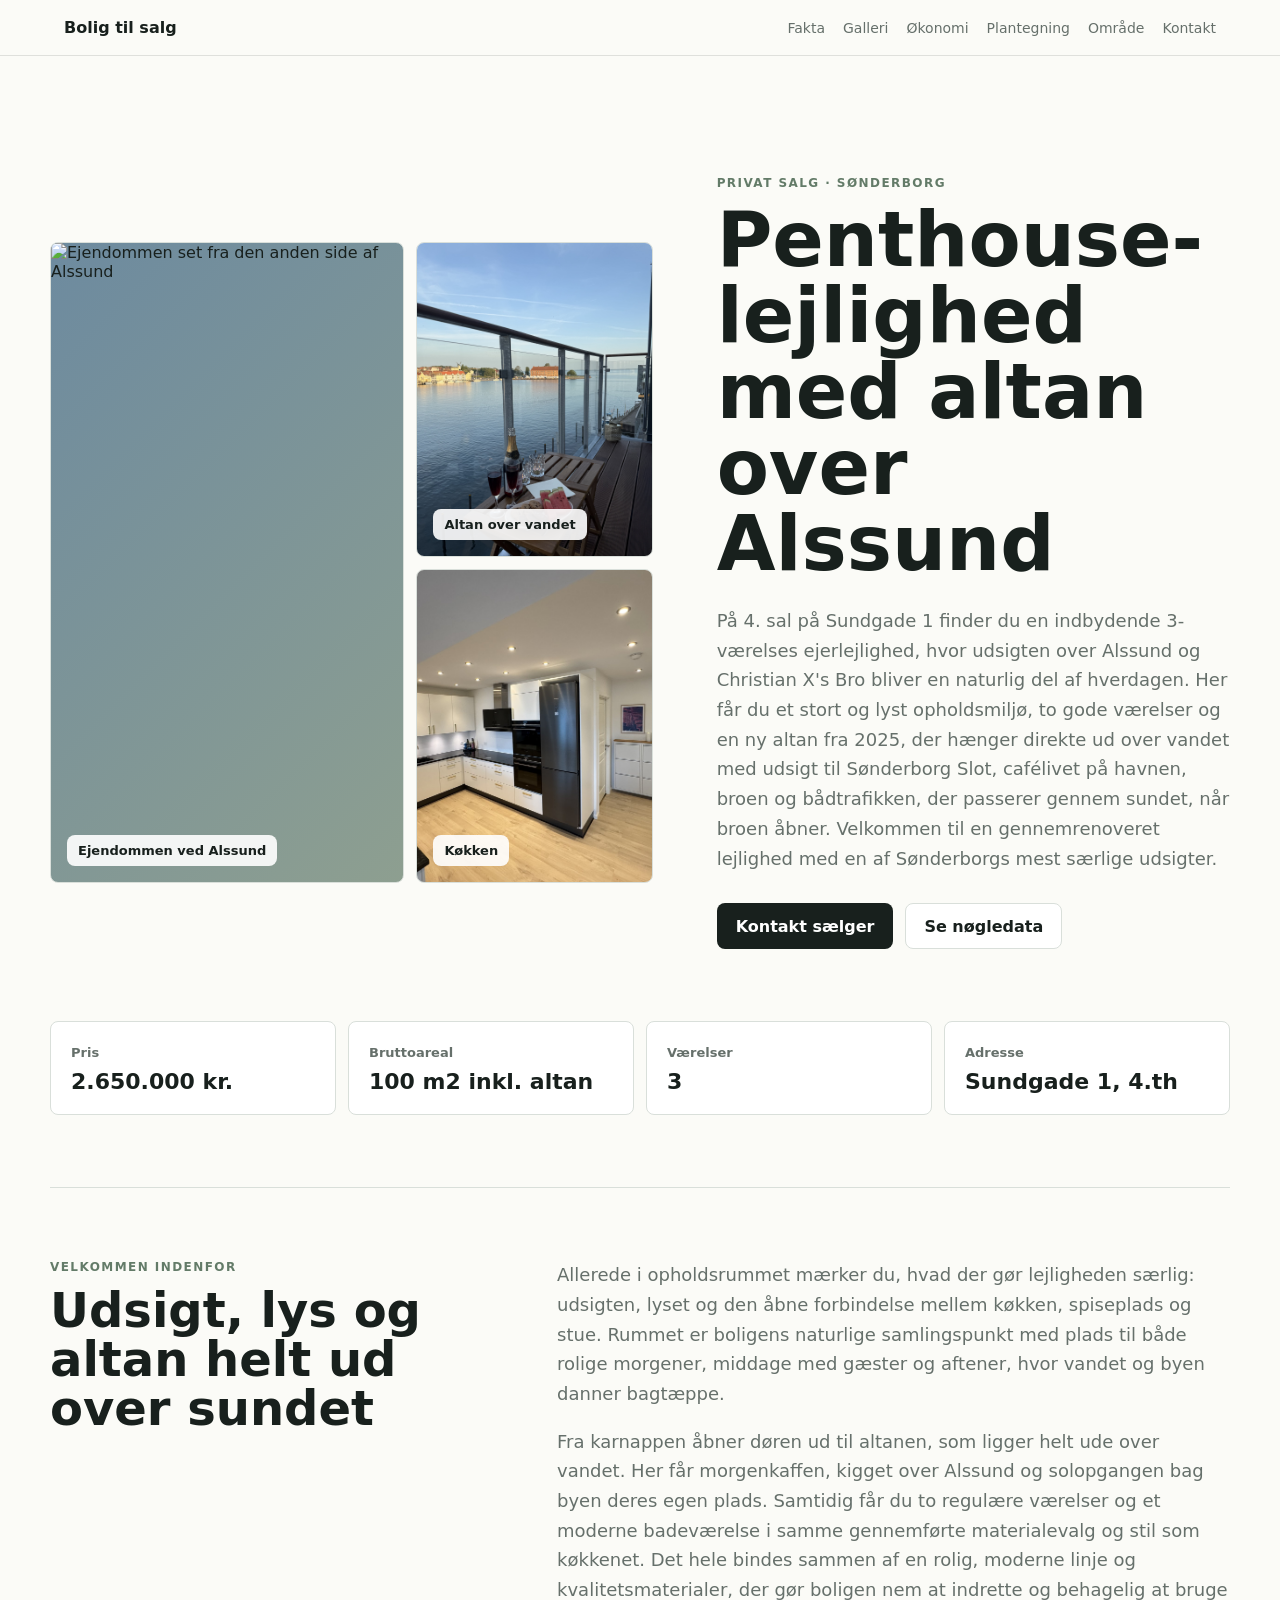
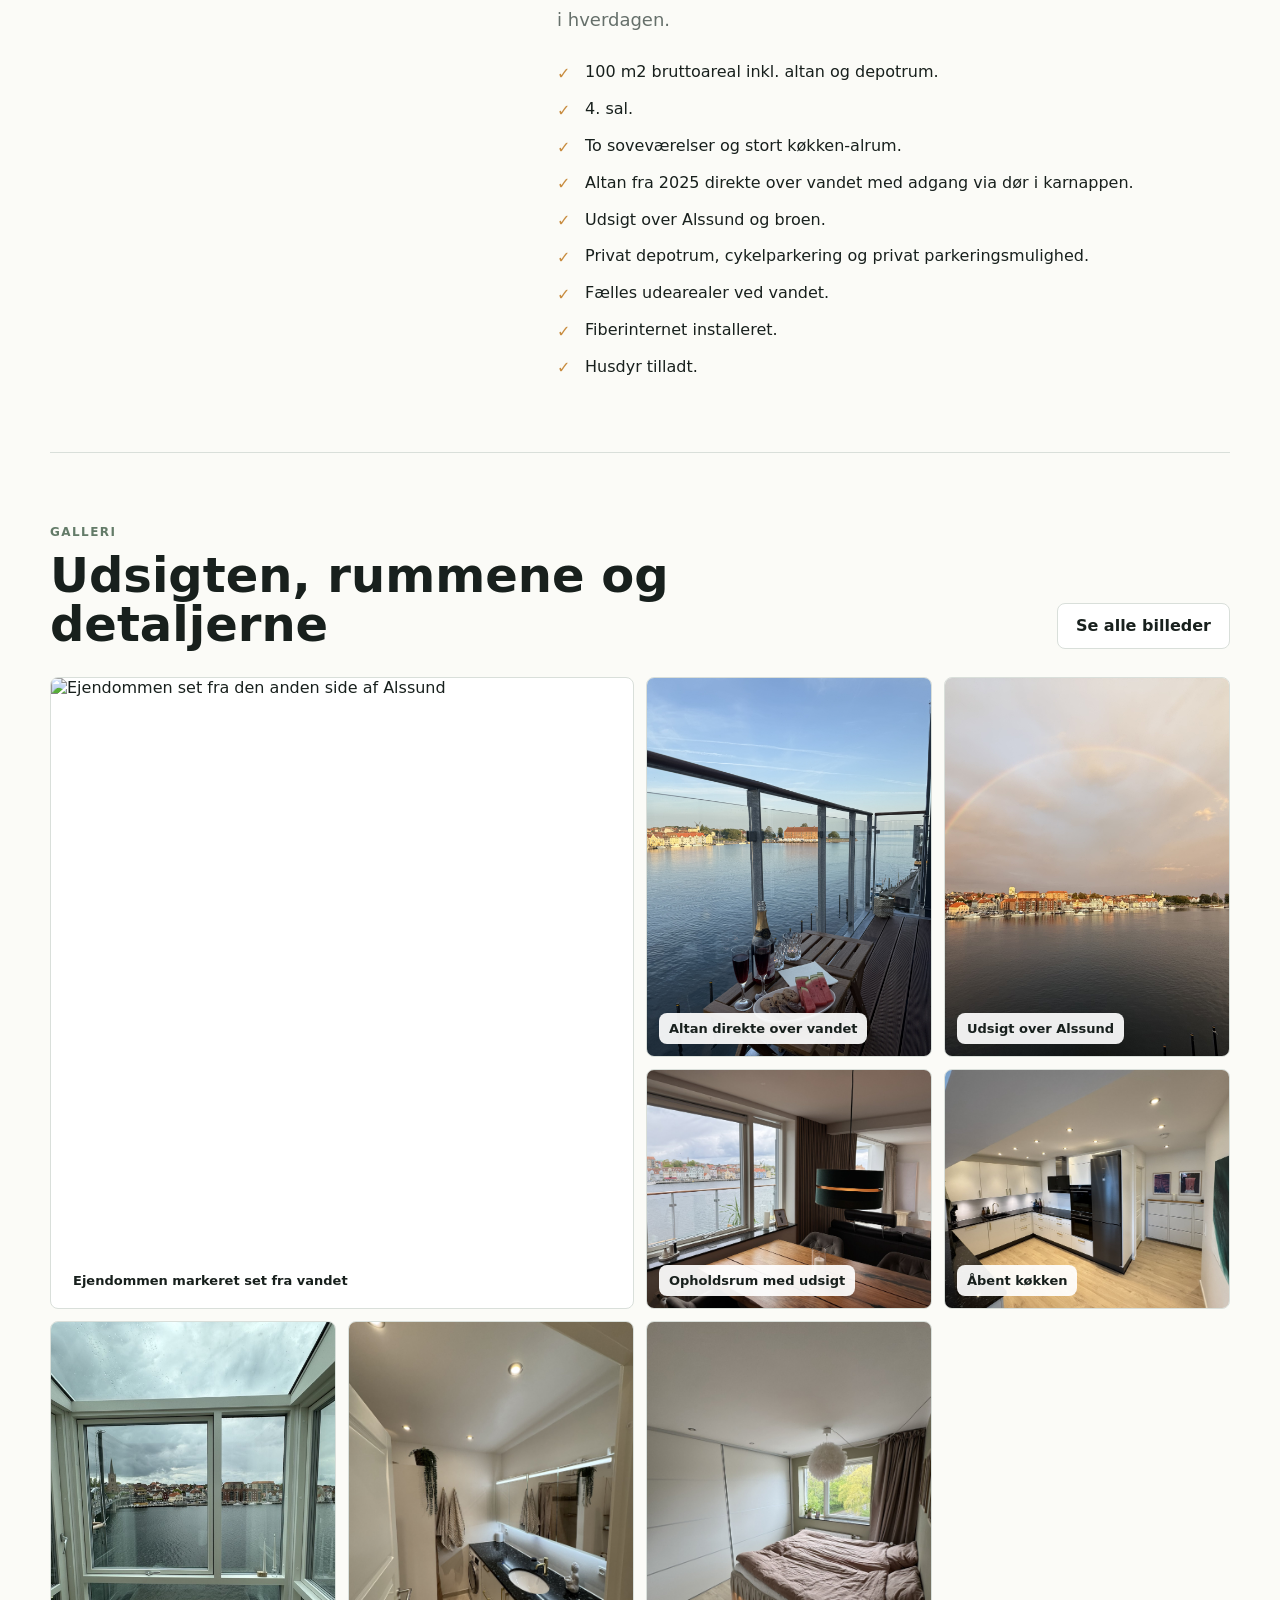
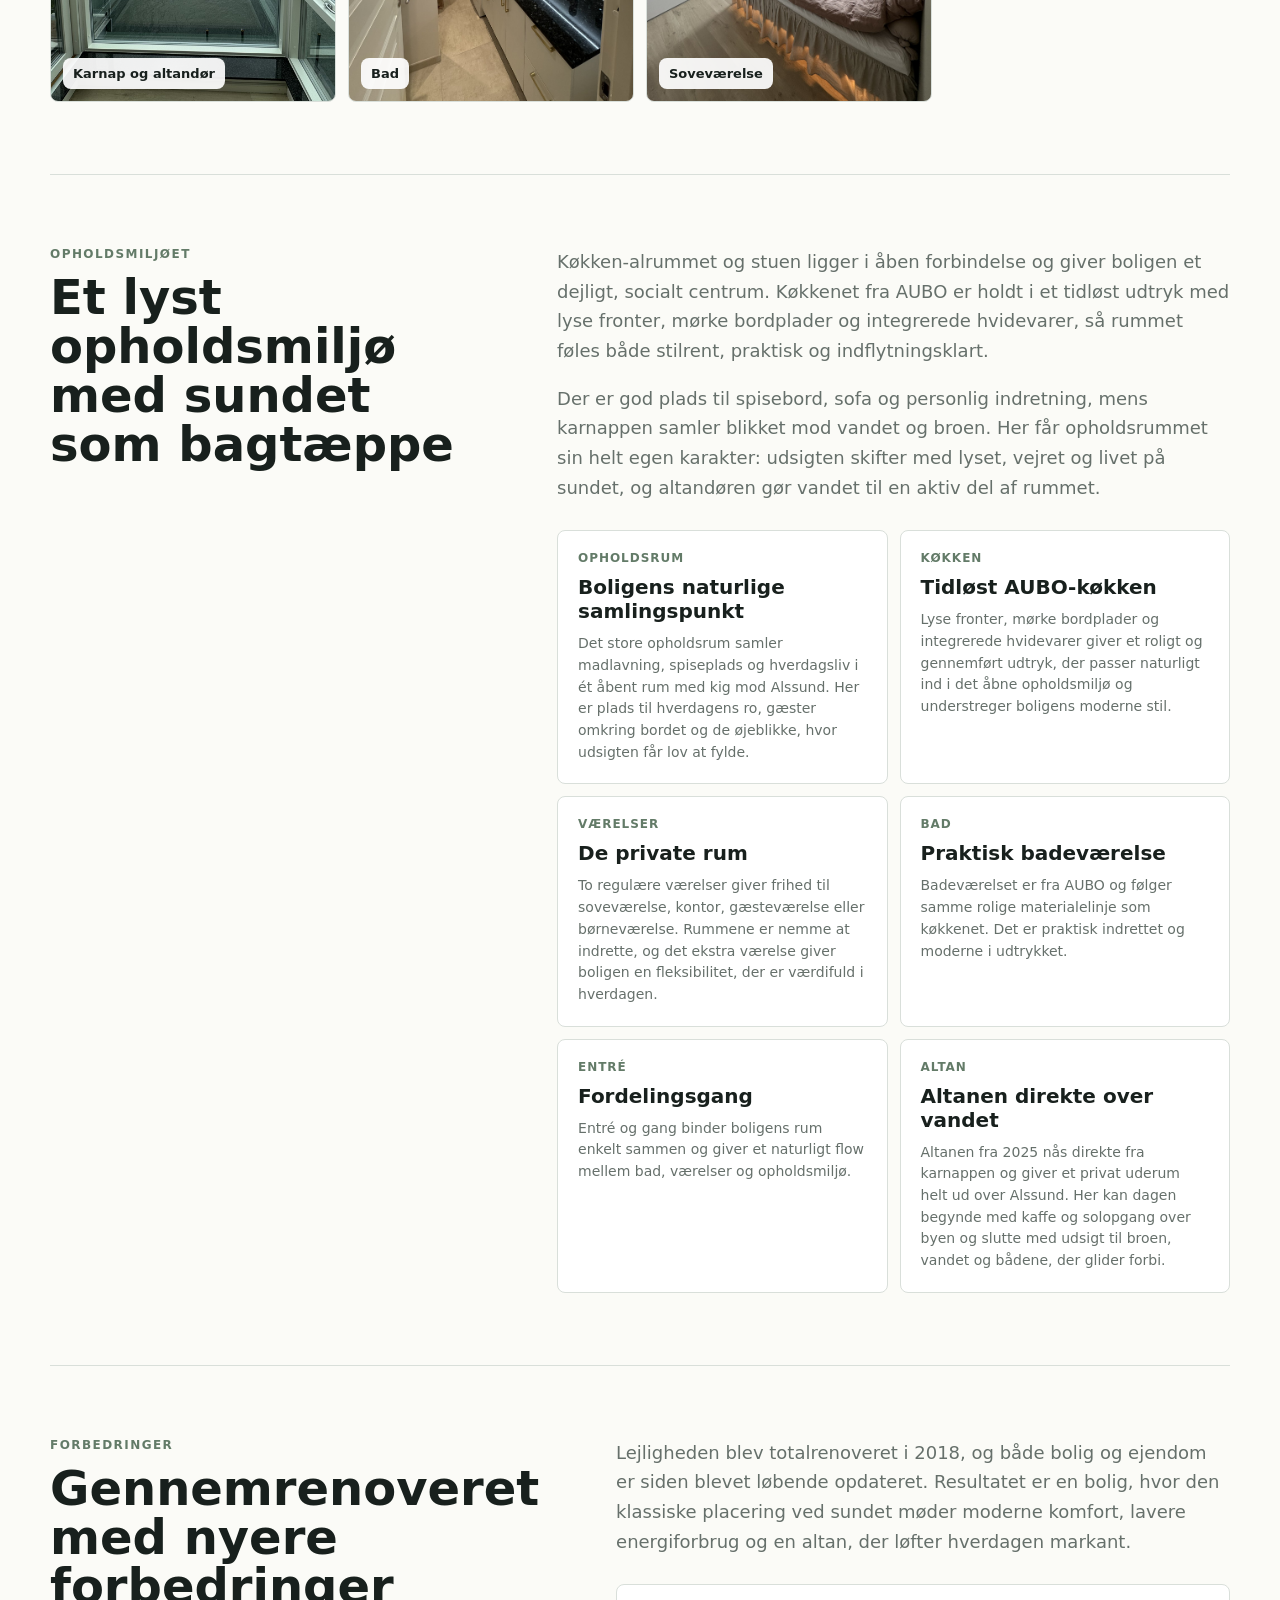
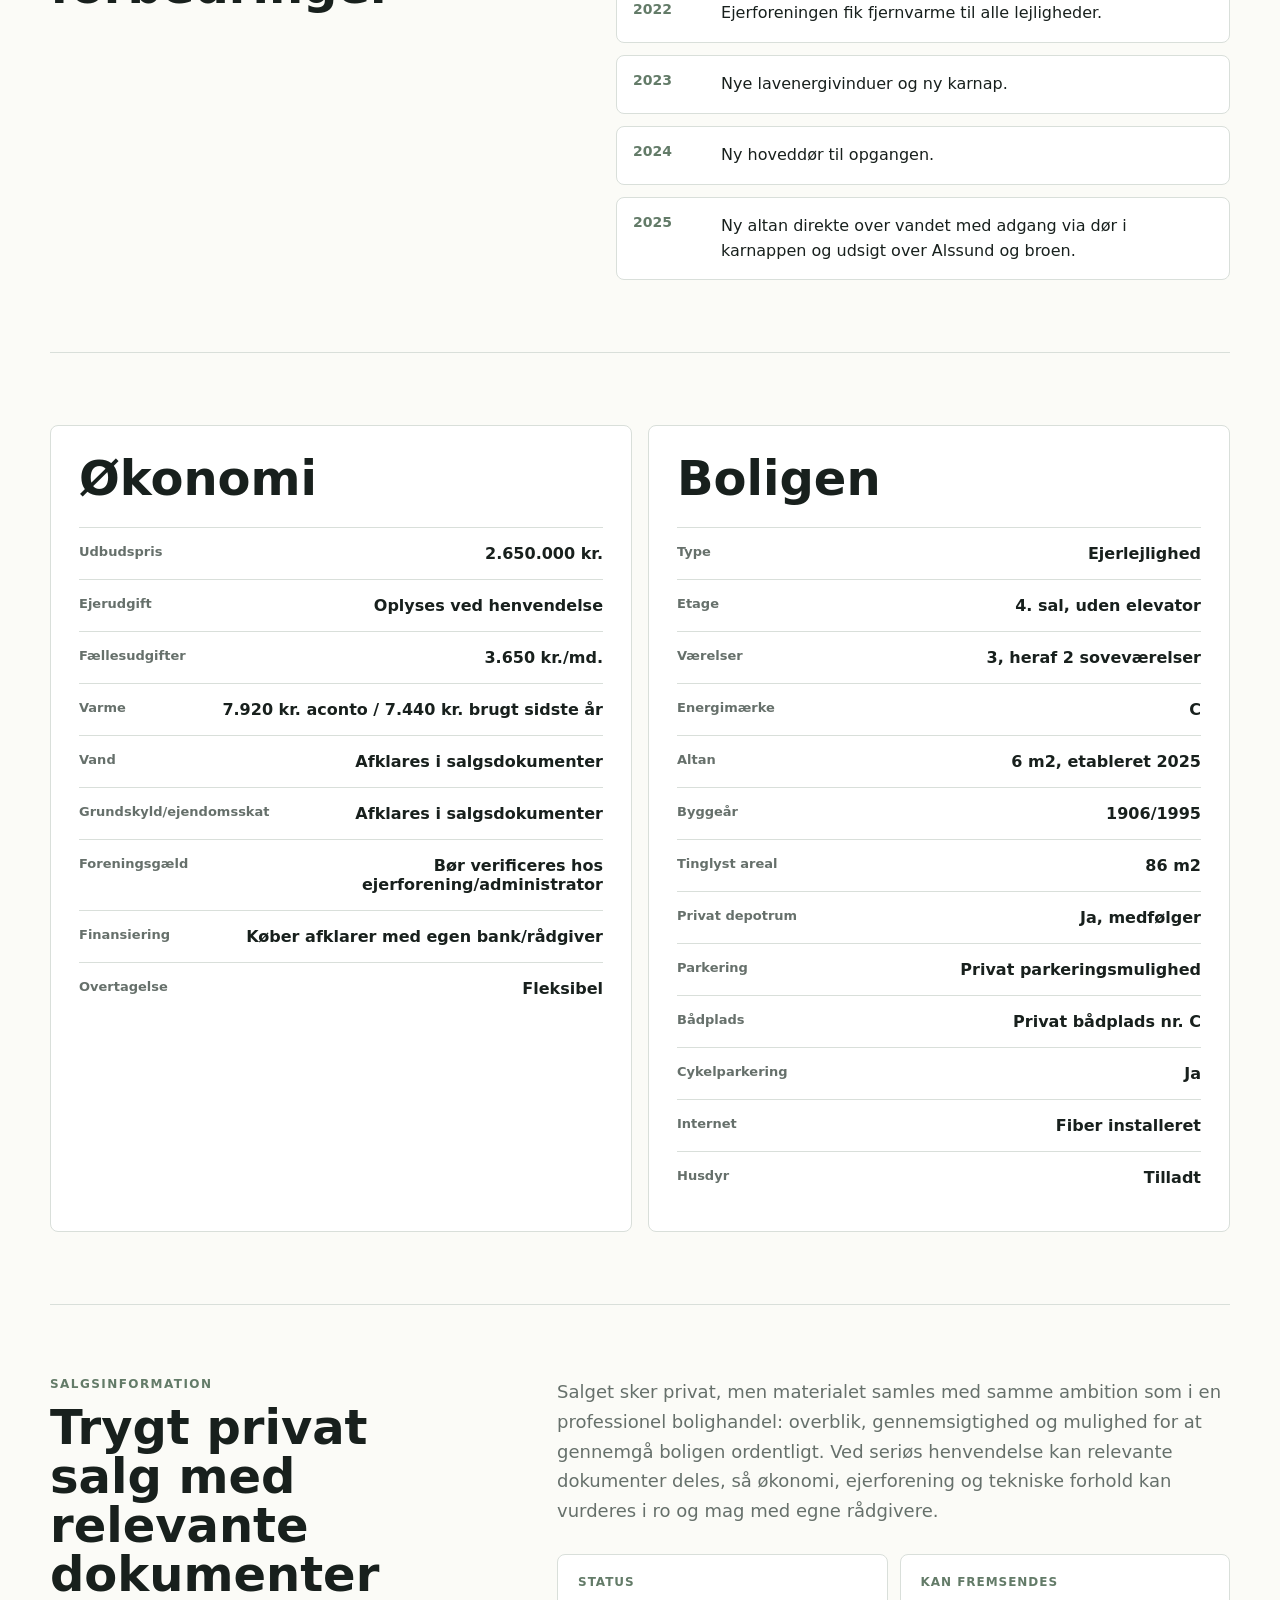
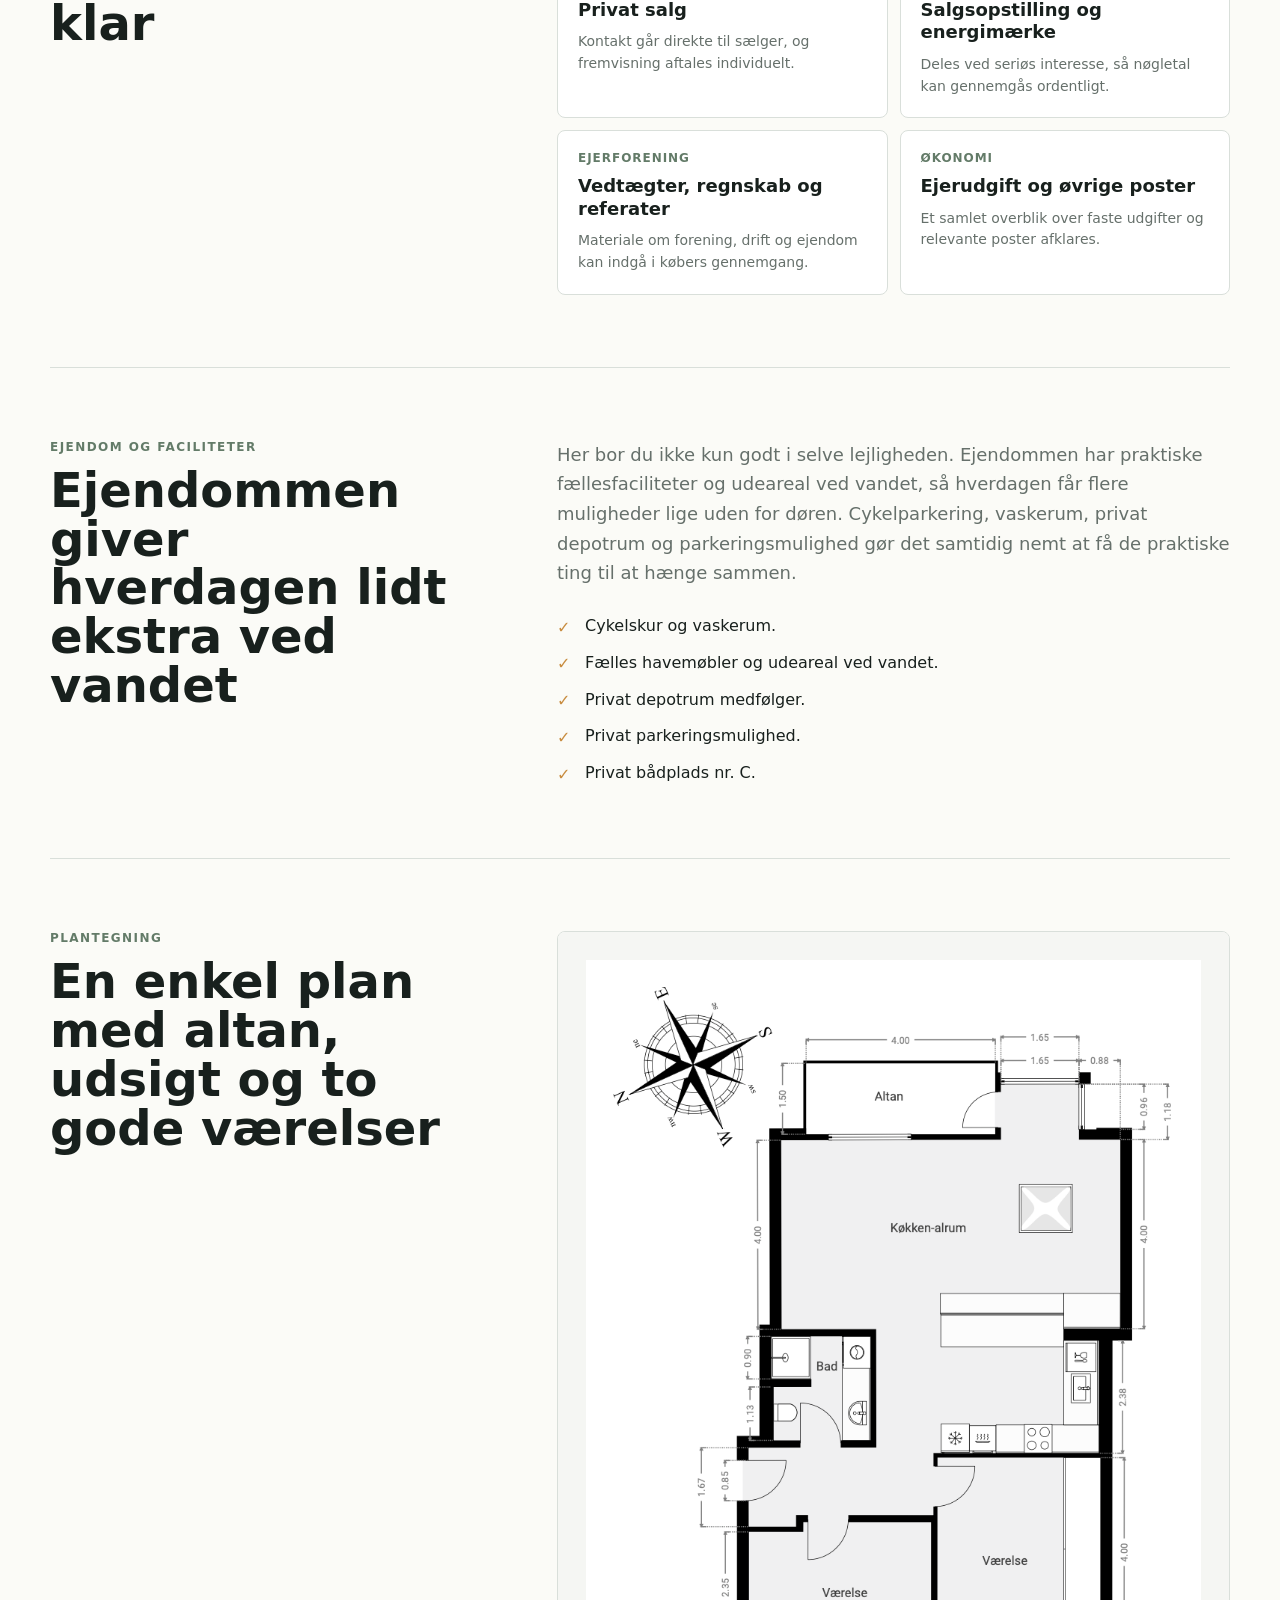
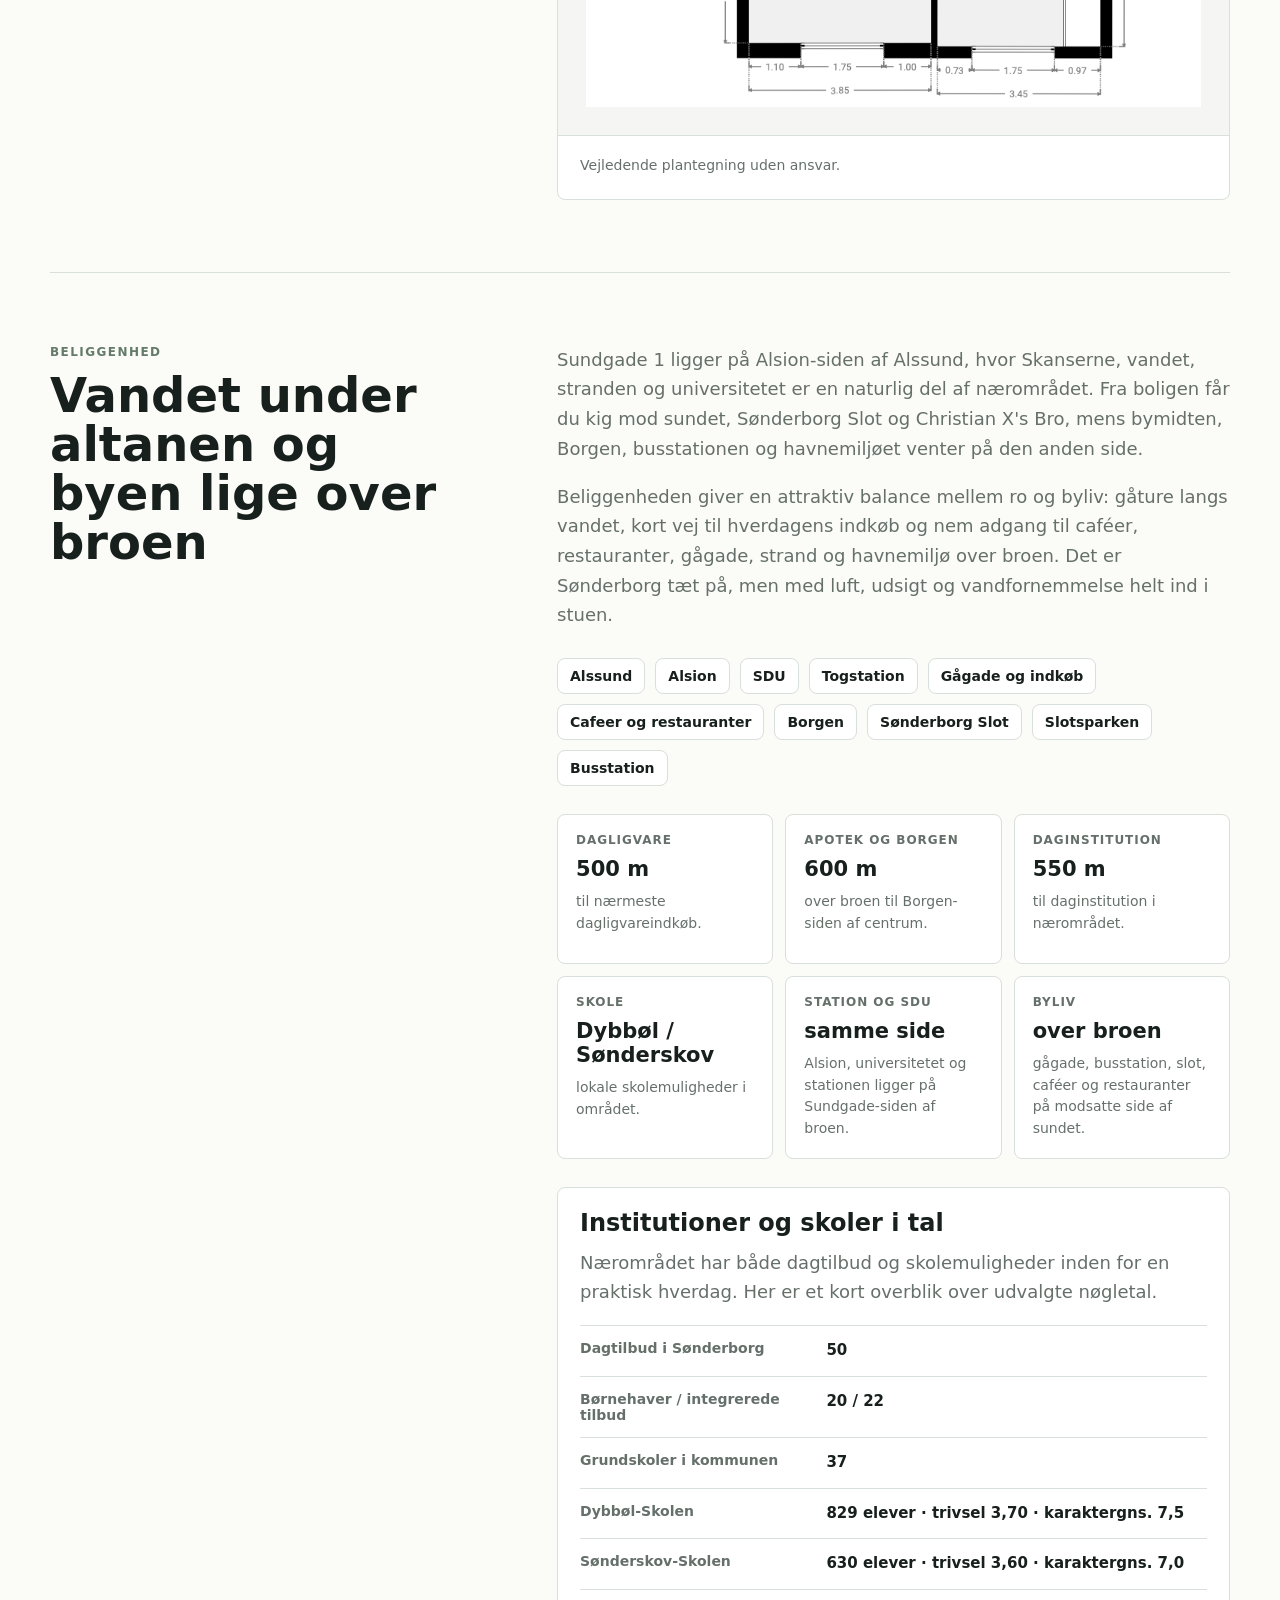
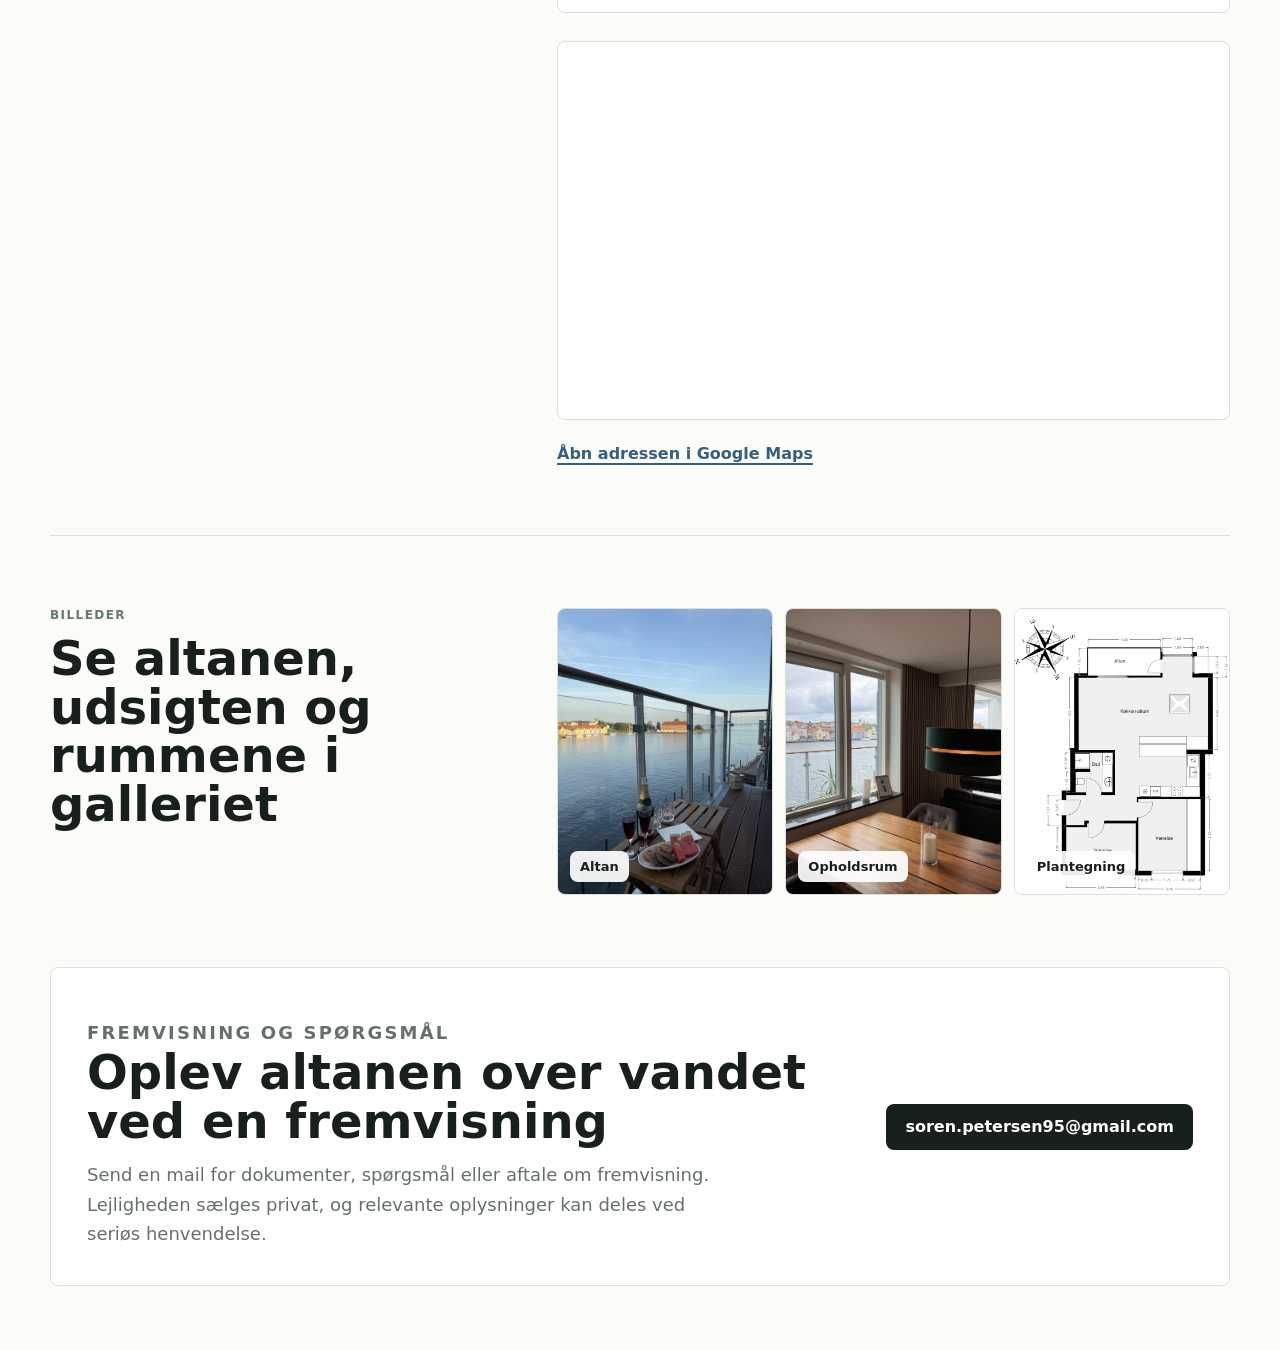
==== commit 6521dc60: "tekster" ====
--- a/index.html
+++ b/index.html
@@ -29,7 +29,7 @@
         </a>
         <a class="photo-slot" href="gallery.html?image=assets/gallery/IMG_2006.jpg" aria-label="Åbn galleriet med altan og vandudsigt">
           <img src="assets/gallery/IMG_2006.jpg" alt="Altan med direkte kig over Alssund" />
-          <span>Altan og vandudsigt</span>
+          <span>Altan over vandet</span>
         </a>
         <a class="photo-slot" href="gallery.html?image=assets/gallery/IMG_2802.jpg" aria-label="Åbn galleriet med køkkenbilleder">
           <img src="assets/photos/kitchen.jpg" alt="Åbent lyst køkken med sorte bordplader" />
@@ -39,13 +39,16 @@
 
       <div class="hero-copy">
         <p class="eyebrow">Privat salg · Sønderborg</p>
-        <h1 id="title">Ejerlejlighed ved Alssund med altan og udsigt</h1>
+        <h1 id="title">Penthouse-lejlighed med altan over Alssund</h1>
         <p class="intro">
-          Velindrettet 3-værelses lejlighed på 4. sal med stort køkken-alrum,
-          ny altan fra 2025 og udsigt over Alssund og broen. Beliggenheden giver
-          kort afstand til stationen, Alsion og universitetet, mens centrum,
-          Borgen, busstationen og Sønderborg Slot ligger på den anden side af
-          sundet.
+          På 4. sal på Sundgade 1 finder du en indbydende 3-værelses
+          ejerlejlighed, hvor udsigten over Alssund og Christian X's Bro bliver
+          en naturlig del af hverdagen. Her får du et stort og lyst
+          opholdsmiljø, to gode værelser og en ny altan fra 2025, der hænger
+          direkte ud over vandet med udsigt til Sønderborg Slot, cafélivet på
+          havnen, broen og bådtrafikken, der passerer gennem sundet, når broen
+          åbner. Velkommen til en gennemrenoveret lejlighed med en af
+          Sønderborgs mest særlige udsigter.
         </p>
         <div class="hero-actions">
           <a class="button primary" href="mailto:soren.petersen95@gmail.com">Kontakt sælger</a>
@@ -60,8 +63,8 @@
         <strong>2.650.000 kr.</strong>
       </article>
       <article>
-        <span>Boligareal</span>
-        <strong>93 m2 + altan</strong>
+        <span>Bruttoareal</span>
+        <strong>100 m2 inkl. altan</strong>
       </article>
       <article>
         <span>Værelser</span>
@@ -75,33 +78,36 @@
 
     <section class="section-grid">
       <div>
-        <p class="eyebrow">Kort fortalt</p>
-        <h2>Det får du</h2>
+        <p class="eyebrow">Velkommen indenfor</p>
+        <h2>Udsigt, lys og altan helt ud over sundet</h2>
       </div>
       <div class="summary">
         <p>
-          Boligens naturlige samlingspunkt er det store opholdsrum, hvor stue og
-          køkken ligger i åben forbindelse. Det giver en rolig rumfornemmelse og
-          gode rammer for samvær, mens udsigten mod Alssund trækker lyset ind i
-          hverdagen. Fra karnappen er der direkte adgang til altanen fra 2025,
-          som binder inde og ude sammen og giver et privat uderum mod vandet.
-        </p>
-        <p>
-          Lejligheden rummer desuden to regulære værelser, et funktionelt bad,
-          entré/fordelingsgang og privat depotrum. Den passer godt til både par,
-          singler, studerende med behov for ekstra plads eller dig, der vil have
-          et separat kontor/gæsteværelse.
+          Allerede i opholdsrummet mærker du, hvad der gør lejligheden særlig:
+          udsigten, lyset og den åbne forbindelse mellem køkken, spiseplads og
+          stue. Rummet er boligens naturlige samlingspunkt med plads til både
+          rolige morgener, middage med gæster og aftener, hvor vandet og byen
+          danner bagtæppe.
+        </p>
+        <p>
+          Fra karnappen åbner døren ud til altanen, som ligger helt ude over
+          vandet. Her får morgenkaffen, kigget over Alssund og solopgangen bag
+          byen deres egen plads. Samtidig får du to regulære værelser og et
+          moderne badeværelse i samme gennemførte materialevalg og stil som
+          køkkenet. Det hele bindes sammen af en rolig, moderne linje og
+          kvalitetsmaterialer, der gør boligen nem at indrette og behagelig at
+          bruge i hverdagen.
         </p>
         <ul class="check-list">
-          <li>93 m2 bolig samt 6 m2 altan.</li>
+          <li>100 m2 bruttoareal inkl. altan og depotrum.</li>
           <li>4. sal.</li>
           <li>To soveværelser og stort køkken-alrum.</li>
-          <li>Altan fra 2025 med adgang via dør i karnappen.</li>
+          <li>Altan fra 2025 direkte over vandet med adgang via dør i karnappen.</li>
           <li>Udsigt over Alssund og broen.</li>
           <li>Privat depotrum, cykelparkering og privat parkeringsmulighed.</li>
           <li>Fælles udearealer ved vandet.</li>
           <li>Fiberinternet installeret.</li>
-          <li>Husdyr tilladt og fleksibel overtagelse.</li>
+          <li>Husdyr tilladt.</li>
         </ul>
       </div>
     </section>
@@ -110,7 +116,7 @@
       <div class="section-heading gallery-heading">
         <div>
           <p class="eyebrow">Galleri</p>
-          <h2>Rum, udsigt og detaljer</h2>
+          <h2>Udsigten, rummene og detaljerne</h2>
         </div>
         <a class="button secondary" href="gallery.html">Se alle billeder</a>
       </div>
@@ -121,7 +127,7 @@
         </a>
         <a class="gallery-item" href="gallery.html?image=assets/gallery/IMG_2006.jpg">
           <img src="assets/gallery/IMG_2006.jpg" alt="Altan med direkte kig over Alssund" />
-          <span class="gallery-caption">Altan og vandudsigt</span>
+          <span class="gallery-caption">Altan direkte over vandet</span>
         </a>
         <a class="gallery-item" href="gallery.html?image=assets/gallery/IMG_2381.jpg">
           <img src="assets/gallery/IMG_2381.jpg" alt="Solnedgang og udsigt over Alssund" />
@@ -152,72 +158,76 @@
 
     <section class="section-grid">
       <div>
-        <p class="eyebrow">Rum for rum</p>
-        <h2>En planløsning der er nem at bruge</h2>
+        <p class="eyebrow">Opholdsmiljøet</p>
+        <h2>Et lyst opholdsmiljø med sundet som bagtæppe</h2>
       </div>
       <div class="summary">
         <p>
-          Lejligheden er centreret omkring det åbne køkken-alrum, hvor lyse
-          fronter, mørke bordplader og integrerede hvidevarer giver et roligt og
-          gennemført udtryk. Her er plads til både spisebord, ophold og
-          hverdagens samlingspunkt, mens karnappen og altandøren trækker udsigten
-          ind i rummet.
-        </p>
-        <p>
-          Planløsningen giver to regulære værelser, et funktionelt bad og en
-          entré/gang, der binder boligen enkelt sammen. Det ene værelse kan
-          fungere som soveværelse, mens det andet er oplagt som kontor,
-          gæsteværelse eller ekstra soveværelse.
+          Køkken-alrummet og stuen ligger i åben forbindelse og giver boligen et
+          dejligt, socialt centrum. Køkkenet fra AUBO er holdt i et tidløst
+          udtryk med lyse fronter, mørke bordplader og integrerede hvidevarer,
+          så rummet føles både stilrent, praktisk og indflytningsklart.
+        </p>
+        <p>
+          Der er god plads til spisebord, sofa og personlig indretning, mens
+          karnappen samler blikket mod vandet og broen. Her får opholdsrummet
+          sin helt egen karakter: udsigten skifter med lyset, vejret og livet på
+          sundet, og altandøren gør vandet til en aktiv del af rummet.
         </p>
         <div class="room-grid" aria-label="Rum for rum">
           <article>
             <span>Opholdsrum</span>
-            <h3>Køkken-alrum og stue</h3>
+            <h3>Boligens naturlige samlingspunkt</h3>
             <p>
               Det store opholdsrum samler madlavning, spiseplads og hverdagsliv
-              i ét åbent rum med kig mod Alssund. Karnappen og altandøren giver
-              rummet et tydeligt lys- og udsigtspunkt.
+              i ét åbent rum med kig mod Alssund. Her er plads til hverdagens
+              ro, gæster omkring bordet og de øjeblikke, hvor udsigten får lov
+              at fylde.
             </p>
           </article>
           <article>
             <span>Køkken</span>
-            <h3>Stilrent køkken</h3>
+            <h3>Tidløst AUBO-køkken</h3>
             <p>
-              Køkkenet er fra AUBO og holdt i et roligt udtryk med lyse fronter,
-              mørke bordplader og integrerede hvidevarer.
+              Lyse fronter, mørke bordplader og integrerede hvidevarer giver et
+              roligt og gennemført udtryk, der passer naturligt ind i det åbne
+              opholdsmiljø og understreger boligens moderne stil.
             </p>
           </article>
           <article>
             <span>Værelser</span>
-            <h3>To regulære rum</h3>
+            <h3>De private rum</h3>
             <p>
-              De to værelser giver fleksibilitet til soveværelse, kontor,
-              gæsteværelse eller børneværelse. Planen gør det enkelt at indrette
-              et privat soveafsnit og et ekstra rum til hverdagens behov.
+              To regulære værelser giver frihed til soveværelse, kontor,
+              gæsteværelse eller børneværelse. Rummene er nemme at indrette, og
+              det ekstra værelse giver boligen en fleksibilitet, der er værdifuld
+              i hverdagen.
             </p>
           </article>
           <article>
             <span>Bad</span>
-            <h3>Funktionelt badeværelse</h3>
+            <h3>Praktisk badeværelse</h3>
             <p>
-              Badeværelset er fra AUBO, praktisk indrettet og indgår i den
-              samlede planløsning uden spildplads.
+              Badeværelset er fra AUBO og følger samme rolige materialelinje som
+              køkkenet. Det er praktisk indrettet og moderne i udtrykket.
             </p>
           </article>
           <article>
             <span>Entré</span>
             <h3>Fordelingsgang</h3>
             <p>
-              Entré og gang binder boligens rum enkelt sammen og giver adgang
-              til bad, værelser og opholdsrum.
+              Entré og gang binder boligens rum enkelt sammen og giver et
+              naturligt flow mellem bad, værelser og opholdsmiljø.
             </p>
           </article>
           <article>
             <span>Altan</span>
-            <h3>Ny altan fra 2025</h3>
+            <h3>Altanen direkte over vandet</h3>
             <p>
-              Altanen er etableret i 2025 med adgang via dør i karnappen og
-              giver et privat uderum med udsigt over Alssund og broen.
+              Altanen fra 2025 nås direkte fra karnappen og giver et privat
+              uderum helt ud over Alssund. Her kan dagen begynde med kaffe og
+              solopgang over byen og slutte med udsigt til broen, vandet og
+              bådene, der glider forbi.
             </p>
           </article>
         </div>
@@ -227,18 +237,20 @@
     <section class="section-grid">
       <div>
         <p class="eyebrow">Forbedringer</p>
-        <h2>Løbende opdateret bolig og ejendom</h2>
+        <h2>Gennemrenoveret med nyere forbedringer</h2>
       </div>
       <div class="summary">
         <p>
-          Ud over totalrenoveringen i 2018 er der lavet flere nyere forbedringer,
-          som styrker både komfort, energiforhold og den daglige brug af boligen.
+          Lejligheden blev totalrenoveret i 2018, og både bolig og ejendom er
+          siden blevet løbende opdateret. Resultatet er en bolig, hvor den
+          klassiske placering ved sundet møder moderne komfort, lavere
+          energiforbrug og en altan, der løfter hverdagen markant.
         </p>
         <ul class="timeline-list">
           <li><strong>2022</strong><span>Ejerforeningen fik fjernvarme til alle lejligheder.</span></li>
           <li><strong>2023</strong><span>Nye lavenergivinduer og ny karnap.</span></li>
           <li><strong>2024</strong><span>Ny hoveddør til opgangen.</span></li>
-          <li><strong>2025</strong><span>Ny altan med adgang via dør i karnappen og udsigt over Alssund og broen.</span></li>
+          <li><strong>2025</strong><span>Ny altan direkte over vandet med adgang via dør i karnappen og udsigt over Alssund og broen.</span></li>
         </ul>
       </div>
     </section>
@@ -348,35 +360,36 @@
     <section id="salgsinfo" class="section-grid">
       <div>
         <p class="eyebrow">Salgsinformation</p>
-        <h2>Dokumenter og næste skridt</h2>
+        <h2>Trygt privat salg med relevante dokumenter klar</h2>
       </div>
       <div class="summary">
         <p>
-          Salget sker privat, men målet er at gøre materialet så overskueligt og
-          gennemsigtigt som muligt. Relevante dokumenter kan deles ved seriøs
-          henvendelse, så køber kan gennemgå økonomi, ejerforening og tekniske
-          forhold med egne rådgivere.
+          Salget sker privat, men materialet samles med samme ambition som i en
+          professionel bolighandel: overblik, gennemsigtighed og mulighed for at
+          gennemgå boligen ordentligt. Ved seriøs henvendelse kan relevante
+          dokumenter deles, så økonomi, ejerforening og tekniske forhold kan
+          vurderes i ro og mag med egne rådgivere.
         </p>
         <div class="document-grid" aria-label="Salgsdokumenter og afklaringer">
           <article>
             <span>Status</span>
             <strong>Privat salg</strong>
-            <p>Kontakt går direkte til sælger. Fremvisning aftales individuelt.</p>
+            <p>Kontakt går direkte til sælger, og fremvisning aftales individuelt.</p>
           </article>
           <article>
             <span>Kan fremsendes</span>
             <strong>Salgsopstilling og energimærke</strong>
-            <p>Fremsendes ved seriøs henvendelse.</p>
+            <p>Deles ved seriøs interesse, så nøgletal kan gennemgås ordentligt.</p>
           </article>
           <article>
             <span>Ejerforening</span>
             <strong>Vedtægter, regnskab og referater</strong>
-            <p>Relevant materiale om forening og ejendom.</p>
+            <p>Materiale om forening, drift og ejendom kan indgå i købers gennemgang.</p>
           </article>
           <article>
             <span>Økonomi</span>
             <strong>Ejerudgift og øvrige poster</strong>
-            <p>Samlet overblik over faste udgifter og relevante poster.</p>
+            <p>Et samlet overblik over faste udgifter og relevante poster afklares.</p>
           </article>
         </div>
       </div>
@@ -385,14 +398,15 @@
     <section class="section-grid">
       <div>
         <p class="eyebrow">Ejendom og faciliteter</p>
-        <h2>Praktiske rammer tæt på vandet</h2>
+        <h2>Ejendommen giver hverdagen lidt ekstra ved vandet</h2>
       </div>
       <div class="summary">
         <p>
-          Ejendommen giver adgang til praktiske fællesfaciliteter og et
-          attraktivt udeareal ved vandet. Siden den gennemgribende istandsættelse
-          er ejendommen blandt andet opdateret med fjernvarme til alle
-          lejligheder og ny hoveddør til opgangen.
+          Her bor du ikke kun godt i selve lejligheden. Ejendommen har praktiske
+          fællesfaciliteter og udeareal ved vandet, så hverdagen får flere
+          muligheder lige uden for døren. Cykelparkering, vaskerum, privat
+          depotrum og parkeringsmulighed gør det samtidig nemt at få de
+          praktiske ting til at hænge sammen.
         </p>
         <ul class="check-list">
           <li>Cykelskur og vaskerum.</li>
@@ -407,14 +421,14 @@
     <section id="plantegning" class="floorplan section-grid">
       <div>
         <p class="eyebrow">Plantegning</p>
-        <h2>Overskuelig plan med altan og to værelser</h2>
+        <h2>En enkel plan med altan, udsigt og to gode værelser</h2>
       </div>
       <div class="floorplan-card">
         <a href="gallery.html?image=assets/gallery/plantegning.png" aria-label="Åbn plantegningen i galleriet">
           <img src="Screenshot%202026-05-13%20at%2021.04.02.png" alt="Plantegning for lejligheden på Sundgade 1, 4.th" />
         </a>
         <p>
-          Vejledende plantegningen uden ansvar.
+          Vejledende plantegning uden ansvar.
         </p>
       </div>
     </section>
@@ -422,20 +436,22 @@
     <section id="omraade" class="section-grid">
       <div>
         <p class="eyebrow">Beliggenhed</p>
-        <h2>Ved vandet med byen lige i nærheden</h2>
+        <h2>Vandet under altanen og byen lige over broen</h2>
       </div>
       <div class="summary">
         <p>
-          Sundgade 1 ligger på Alsion-siden af Alssund, hvor stationen,
-          universitetet og vandet er en naturlig del af hverdagen. Her får du
-          udsigten over sundet og broen, mens bymidten, Borgen, busstationen og
-          Sønderborg Slot ligger på den modsatte side og er nemme at nå over
-          broen.
-        </p>
-        <p>
-          Området giver en god kombination af ro, byliv og praktisk hverdag:
-          gåture langs vandet, kort vej til dagligdagens gøremål og nem adgang
-          til den klassiske Sønderborg-stemning på begge sider af sundet.
+          Sundgade 1 ligger på Alsion-siden af Alssund, hvor Skanserne, vandet,
+          stranden og universitetet er en naturlig del af nærområdet. Fra
+          boligen får du kig mod sundet, Sønderborg Slot og Christian X's Bro,
+          mens bymidten, Borgen, busstationen og havnemiljøet venter på den
+          anden side.
+        </p>
+        <p>
+          Beliggenheden giver en attraktiv balance mellem ro og byliv: gåture
+          langs vandet, kort vej til hverdagens indkøb og nem adgang til
+          caféer, restauranter, gågade, strand og havnemiljø over broen. Det er
+          Sønderborg tæt på, men med luft, udsigt og vandfornemmelse helt ind i
+          stuen.
         </p>
         <ul class="tag-list" aria-label="Steder i nærheden">
           <li>Alssund</li>
@@ -478,7 +494,7 @@
           <article>
             <span>Byliv</span>
             <strong>over broen</strong>
-            <p>gågade, busstation, slot, cafeer og restauranter på modsatte side af sundet.</p>
+            <p>gågade, busstation, slot, caféer og restauranter på modsatte side af sundet.</p>
           </article>
         </div>
         <div class="institution-stats">
@@ -524,7 +540,7 @@
     <section class="bottom-gallery-strip" aria-labelledby="bottom-gallery-title">
       <div>
         <p class="eyebrow">Billeder</p>
-        <h2 id="bottom-gallery-title">Se hele boligen i galleriet</h2>
+        <h2 id="bottom-gallery-title">Se altanen, udsigten og rummene i galleriet</h2>
       </div>
       <div class="bottom-gallery-grid">
         <a class="gallery-item" href="gallery.html?image=assets/gallery/IMG_2006.jpg">
@@ -545,27 +561,16 @@
     <section id="kontakt" class="contact">
       <div>
         <p class="eyebrow">Fremvisning og spørgsmål</p>
-        <h2>Kontakt sælger direkte</h2>
-        <p>
-          Send en mail til Søren for dokumenter, spørgsmål eller aftale om
-          fremvisning. Telefonnummer deles ikke offentligt, men kan udveksles
-          efter den første kontakt.
+        <h2>Oplev altanen over vandet ved en fremvisning</h2>
+        <p>
+          Send en mail for dokumenter, spørgsmål eller aftale om
+          fremvisning. Lejligheden sælges privat, og relevante oplysninger kan
+          deles ved seriøs henvendelse.
         </p>
       </div>
       <a class="button primary" href="mailto:soren.petersen95@gmail.com">soren.petersen95@gmail.com</a>
     </section>
 
-    <section class="disclaimer" aria-labelledby="disclaimer-title">
-      <h2 id="disclaimer-title">Forbehold</h2>
-      <p>
-        Salgsmaterialet er udarbejdet til orientering ved privat salg. Alle
-        oplysninger, mål, arealer, økonomiske tal, plantegning, kortangivelser
-        og beskrivelser er vejledende og kan være afrundede eller ændre sig.
-        Køber opfordres til selv at kontrollere oplysningerne i relevante
-        dokumenter, hos ejerforening/administrator og hos egne rådgivere, før
-        der indgås aftale.
-      </p>
-    </section>
   </main>
 </body>
 </html>
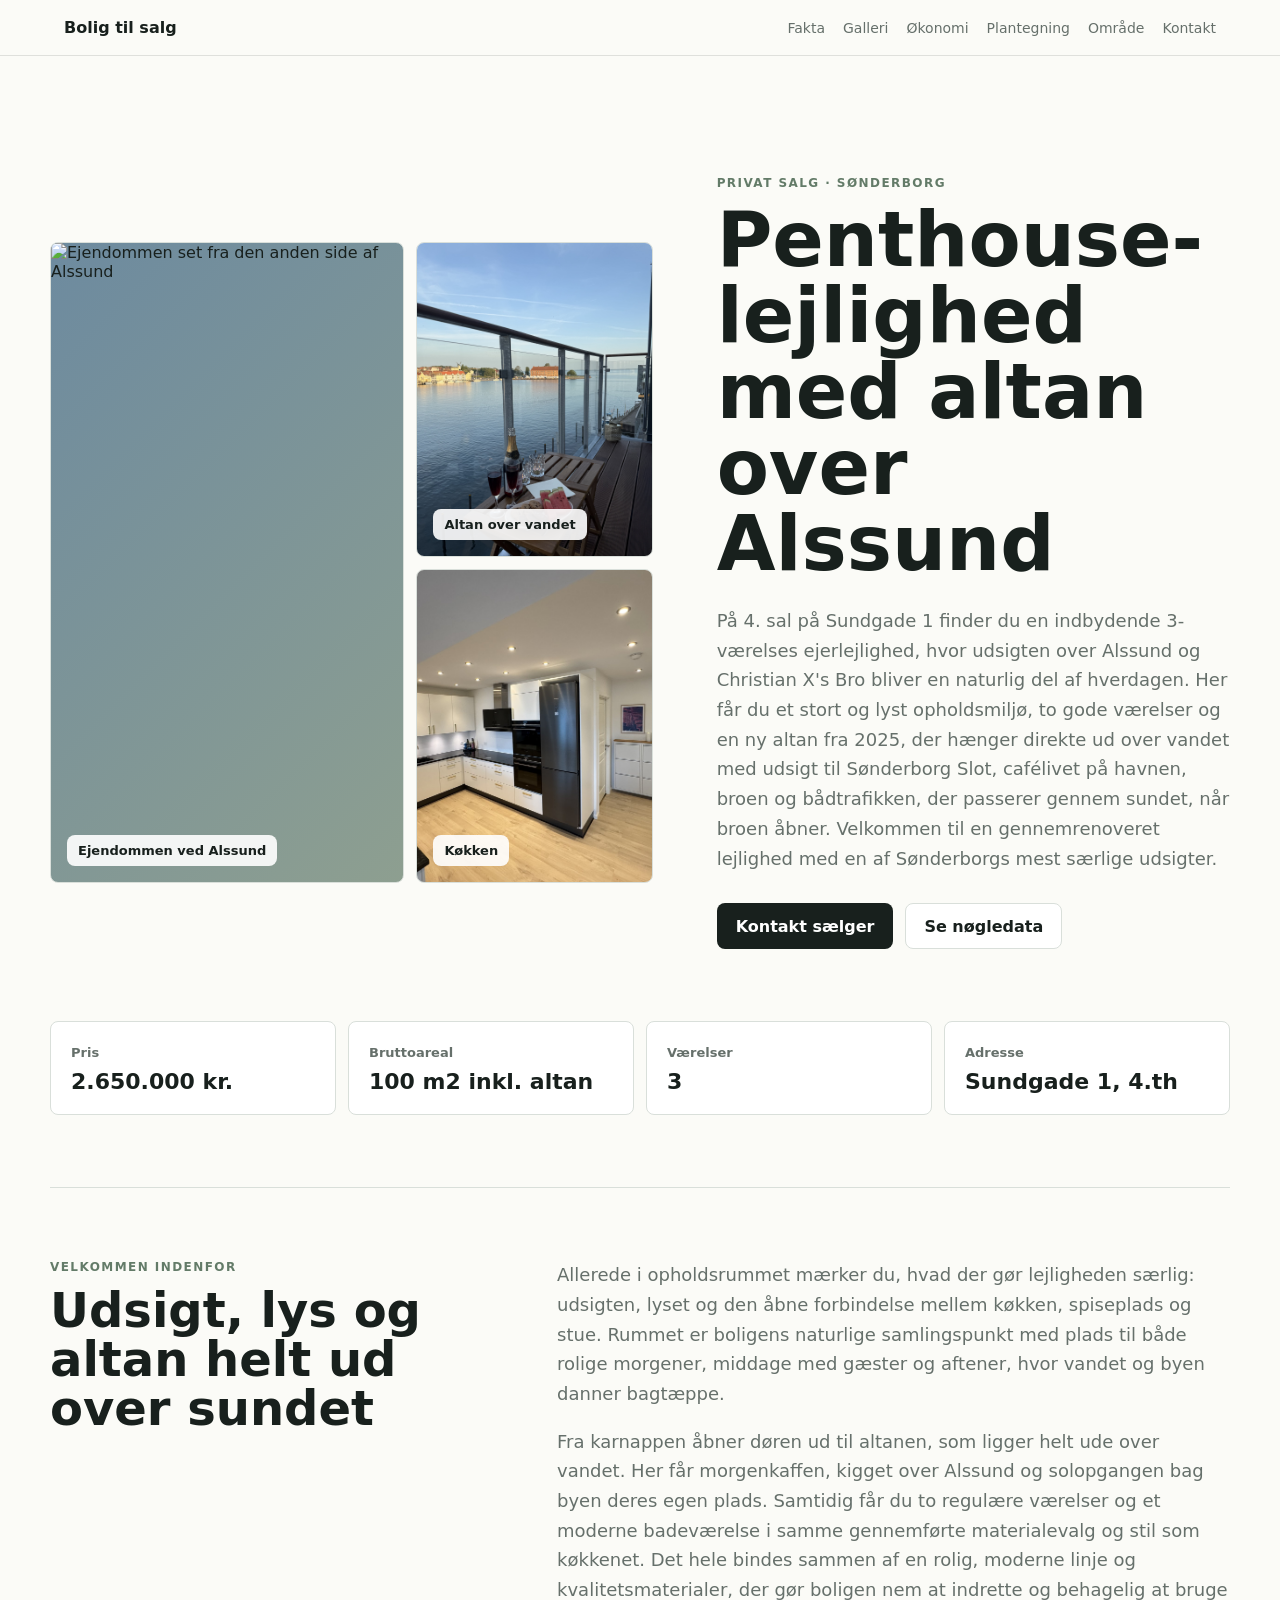
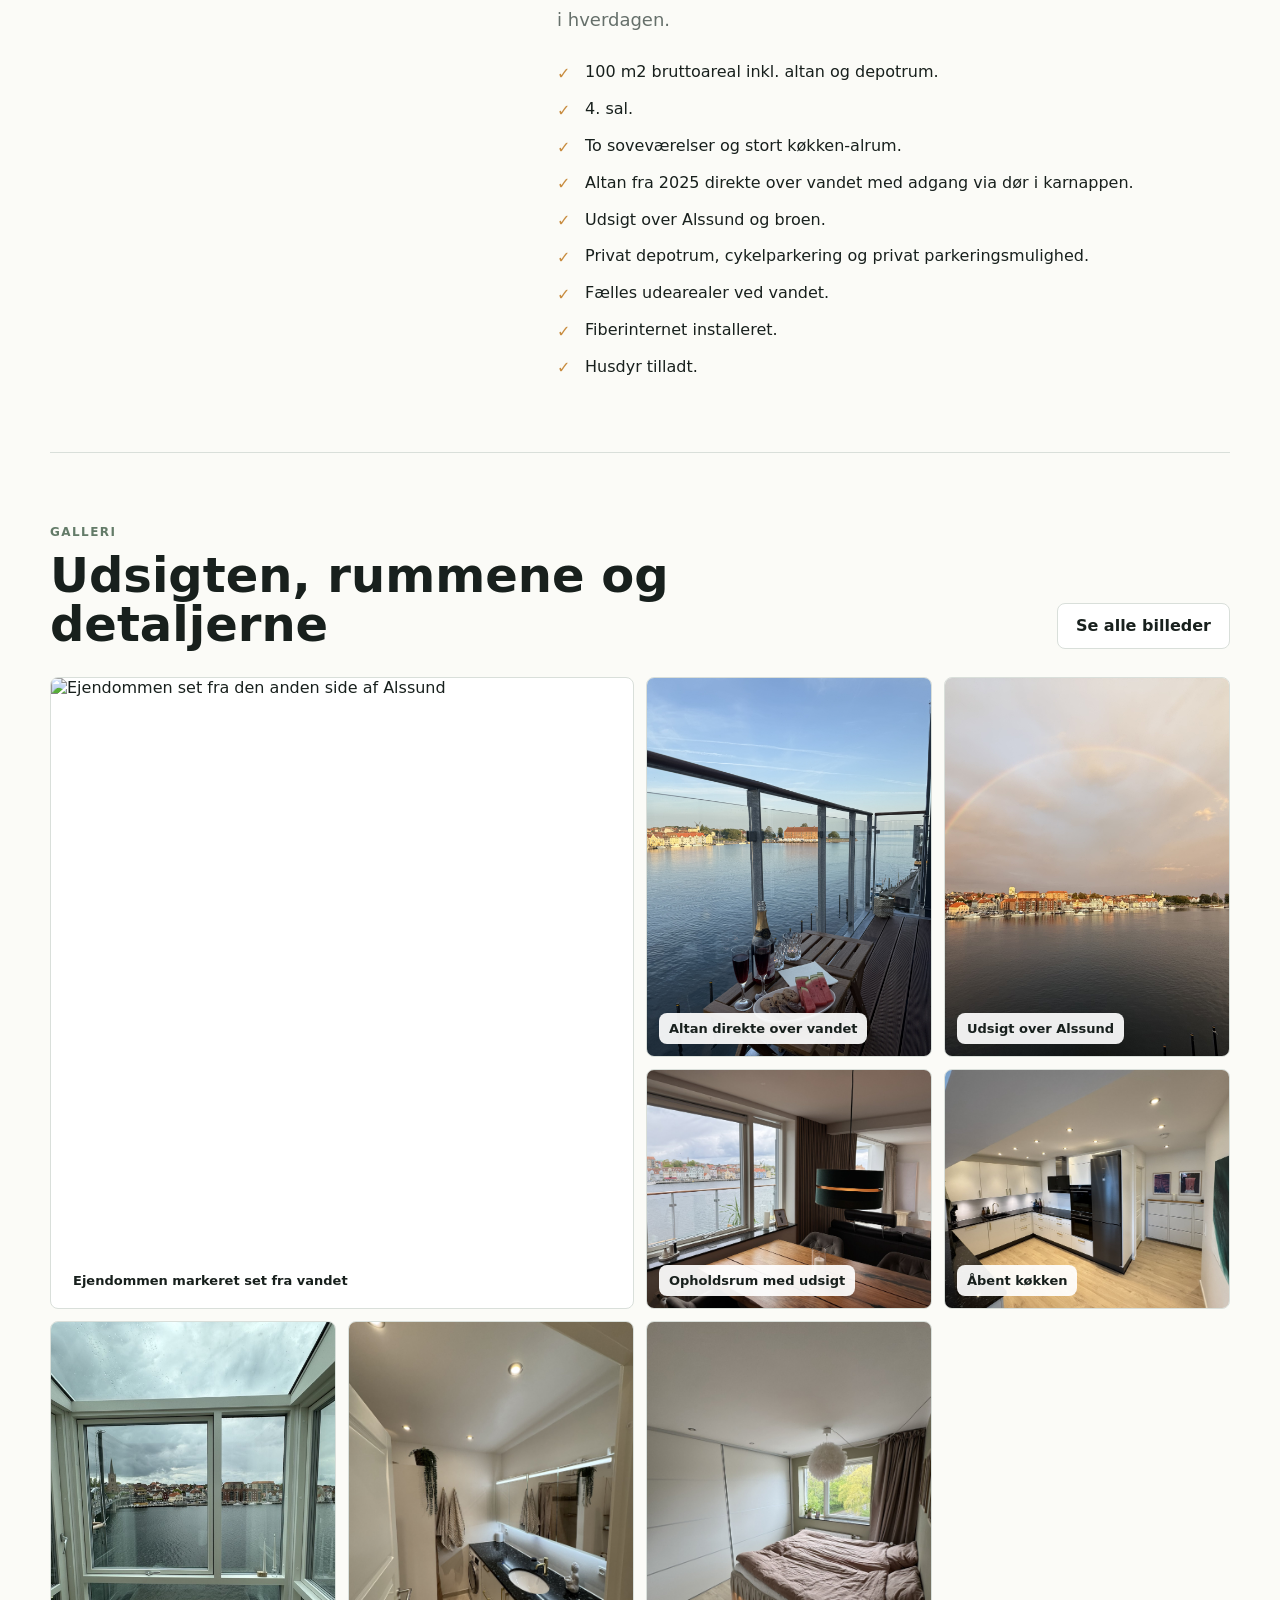
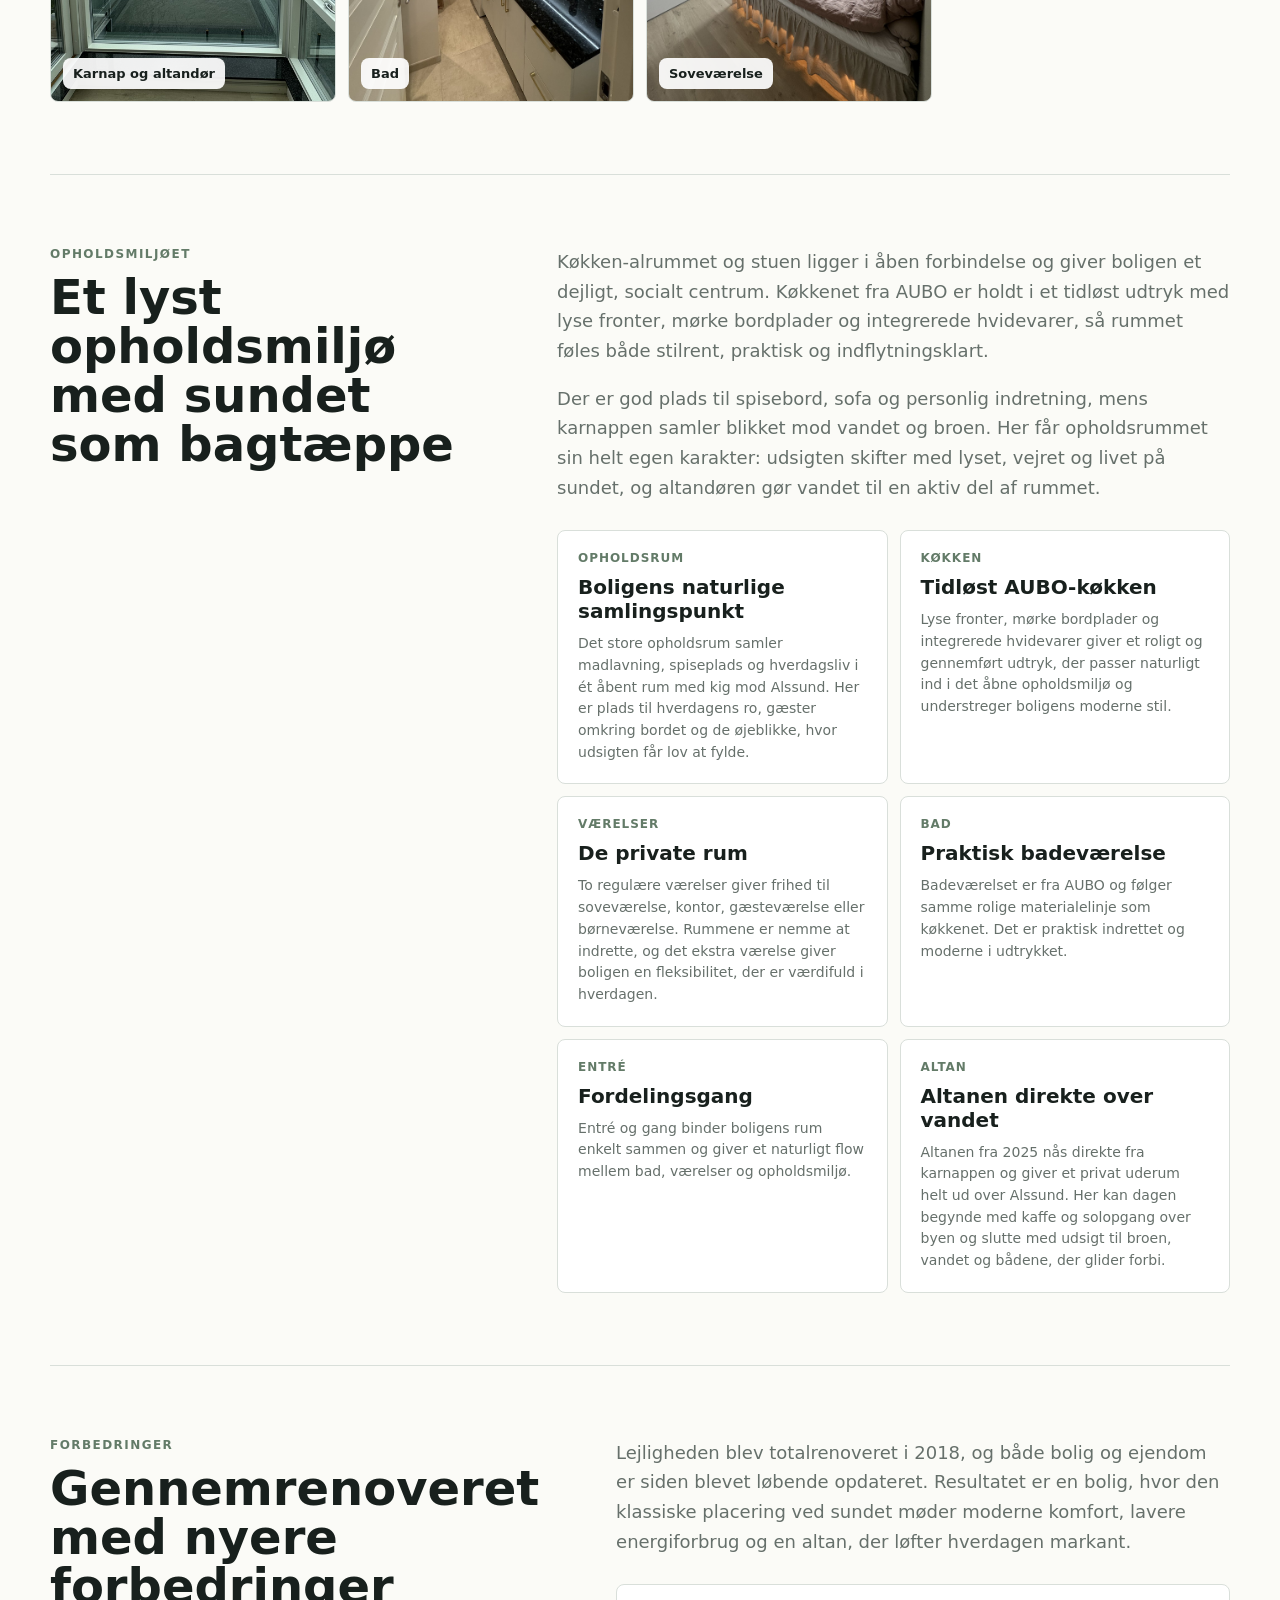
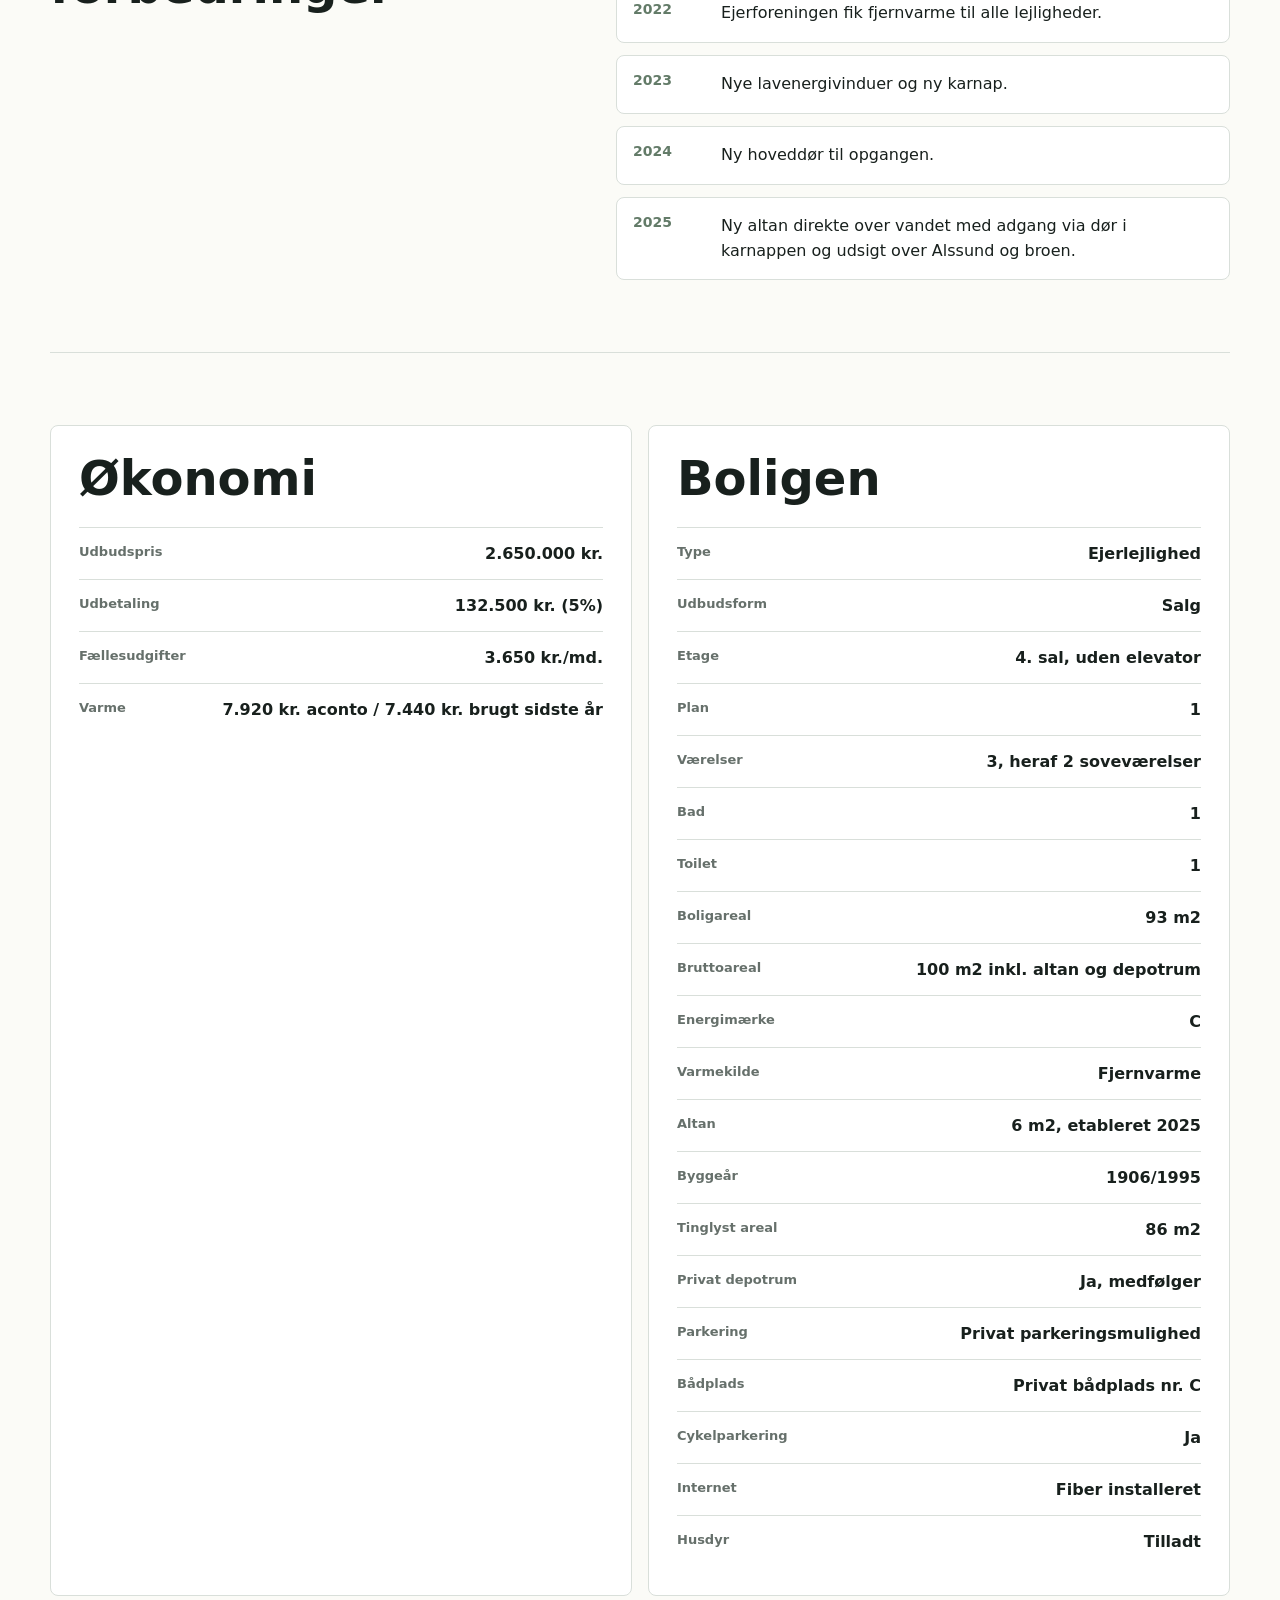
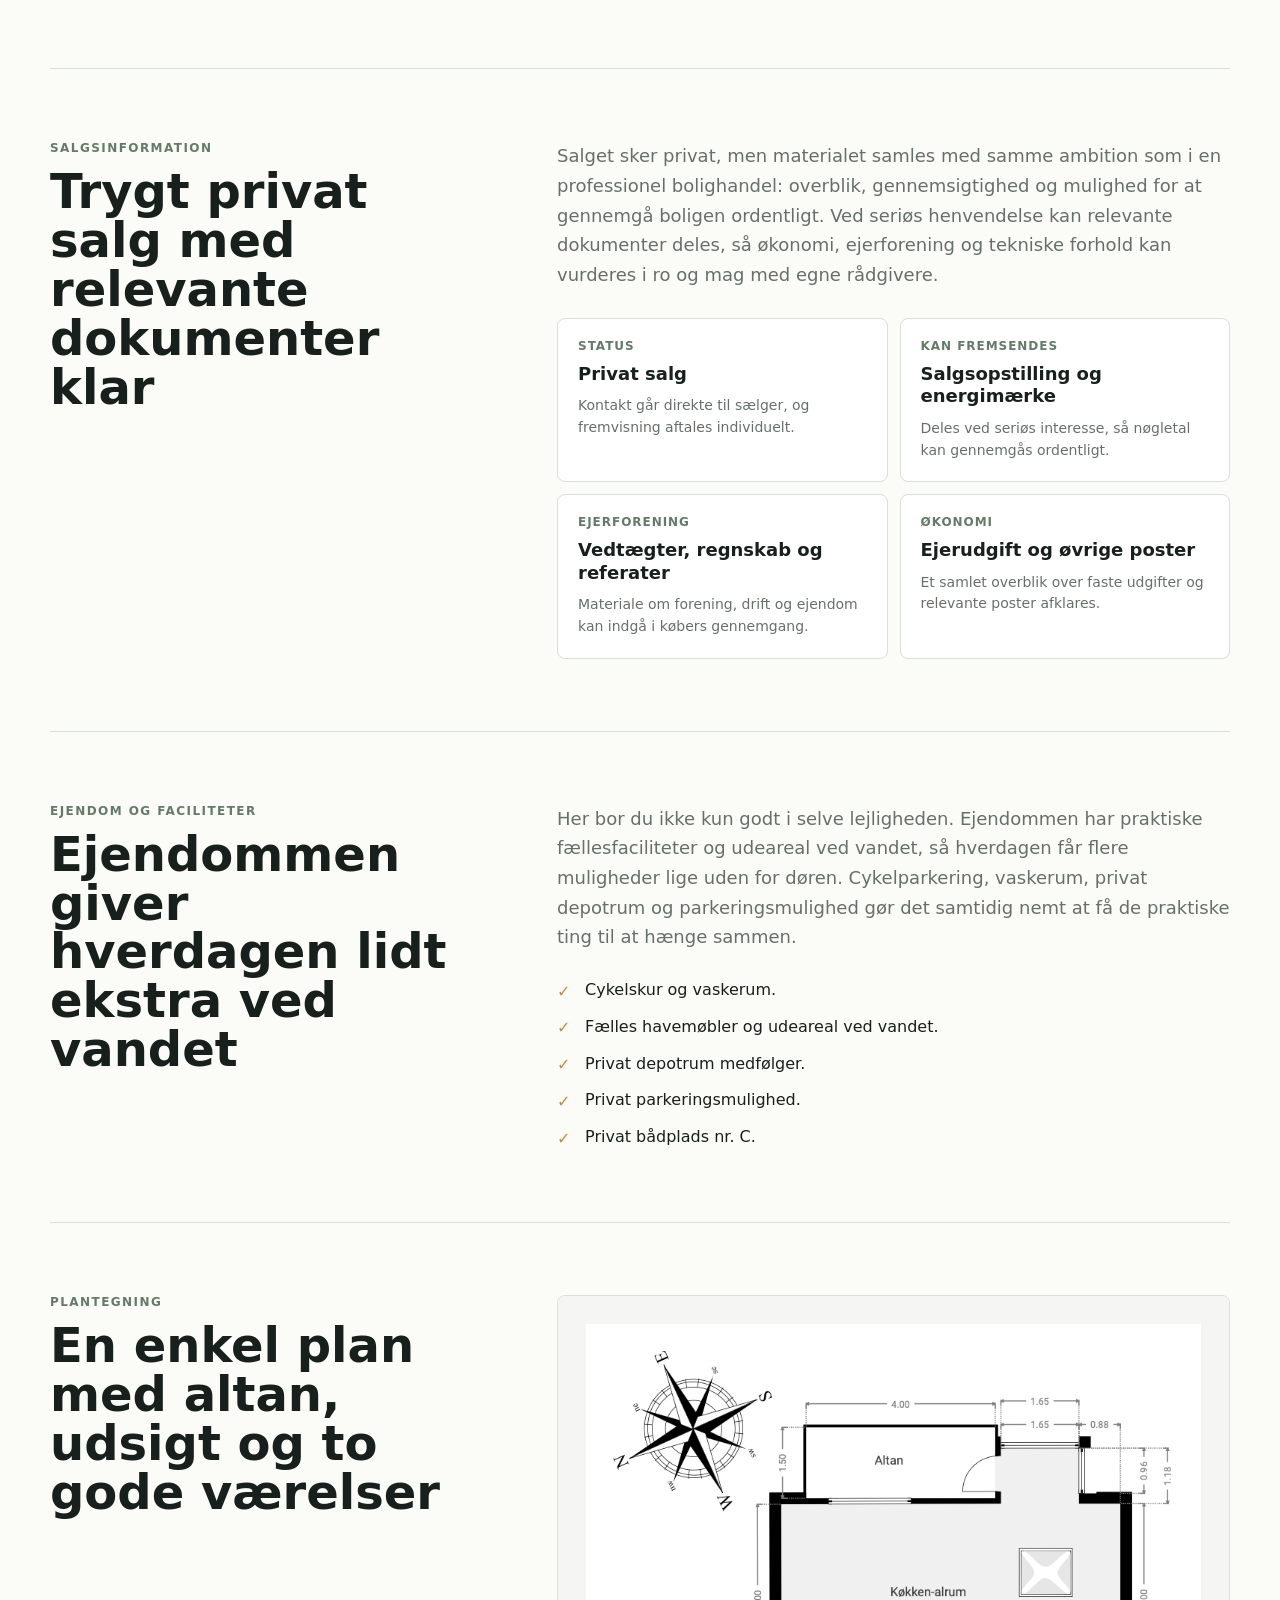
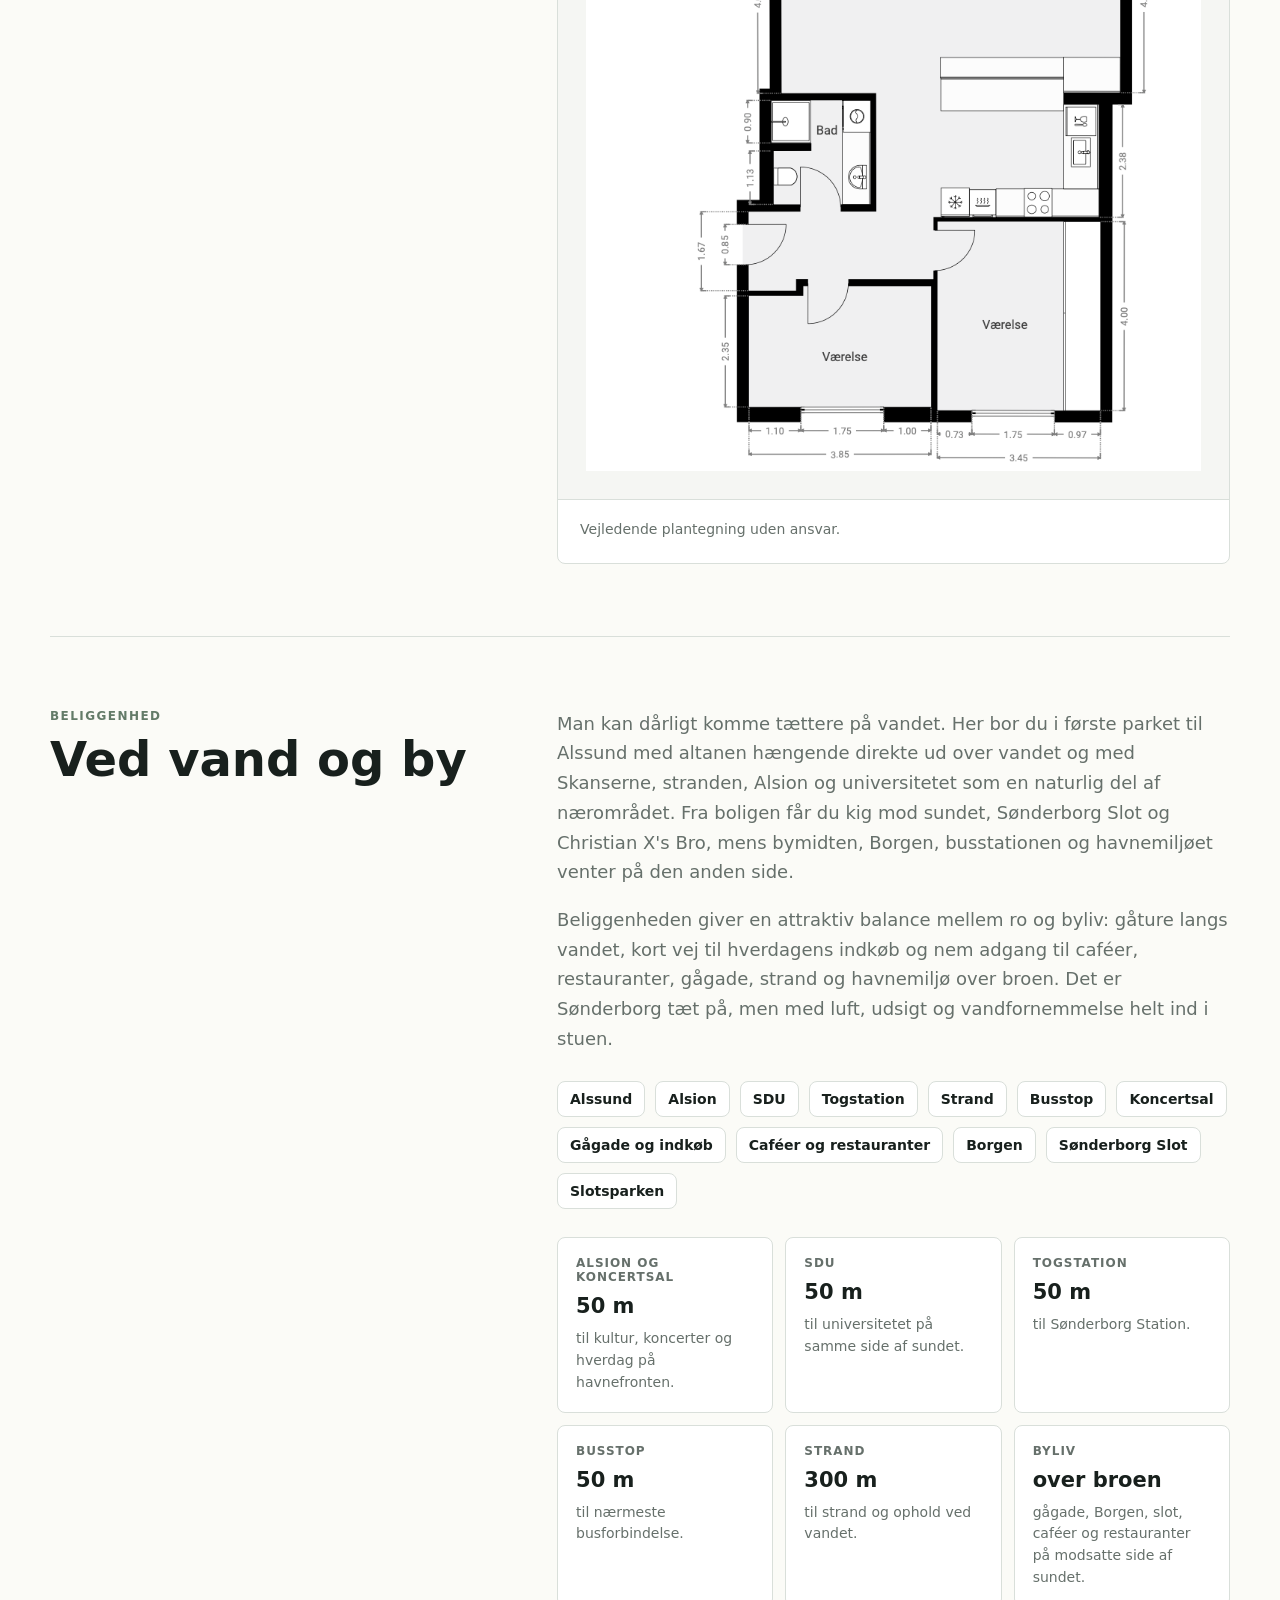
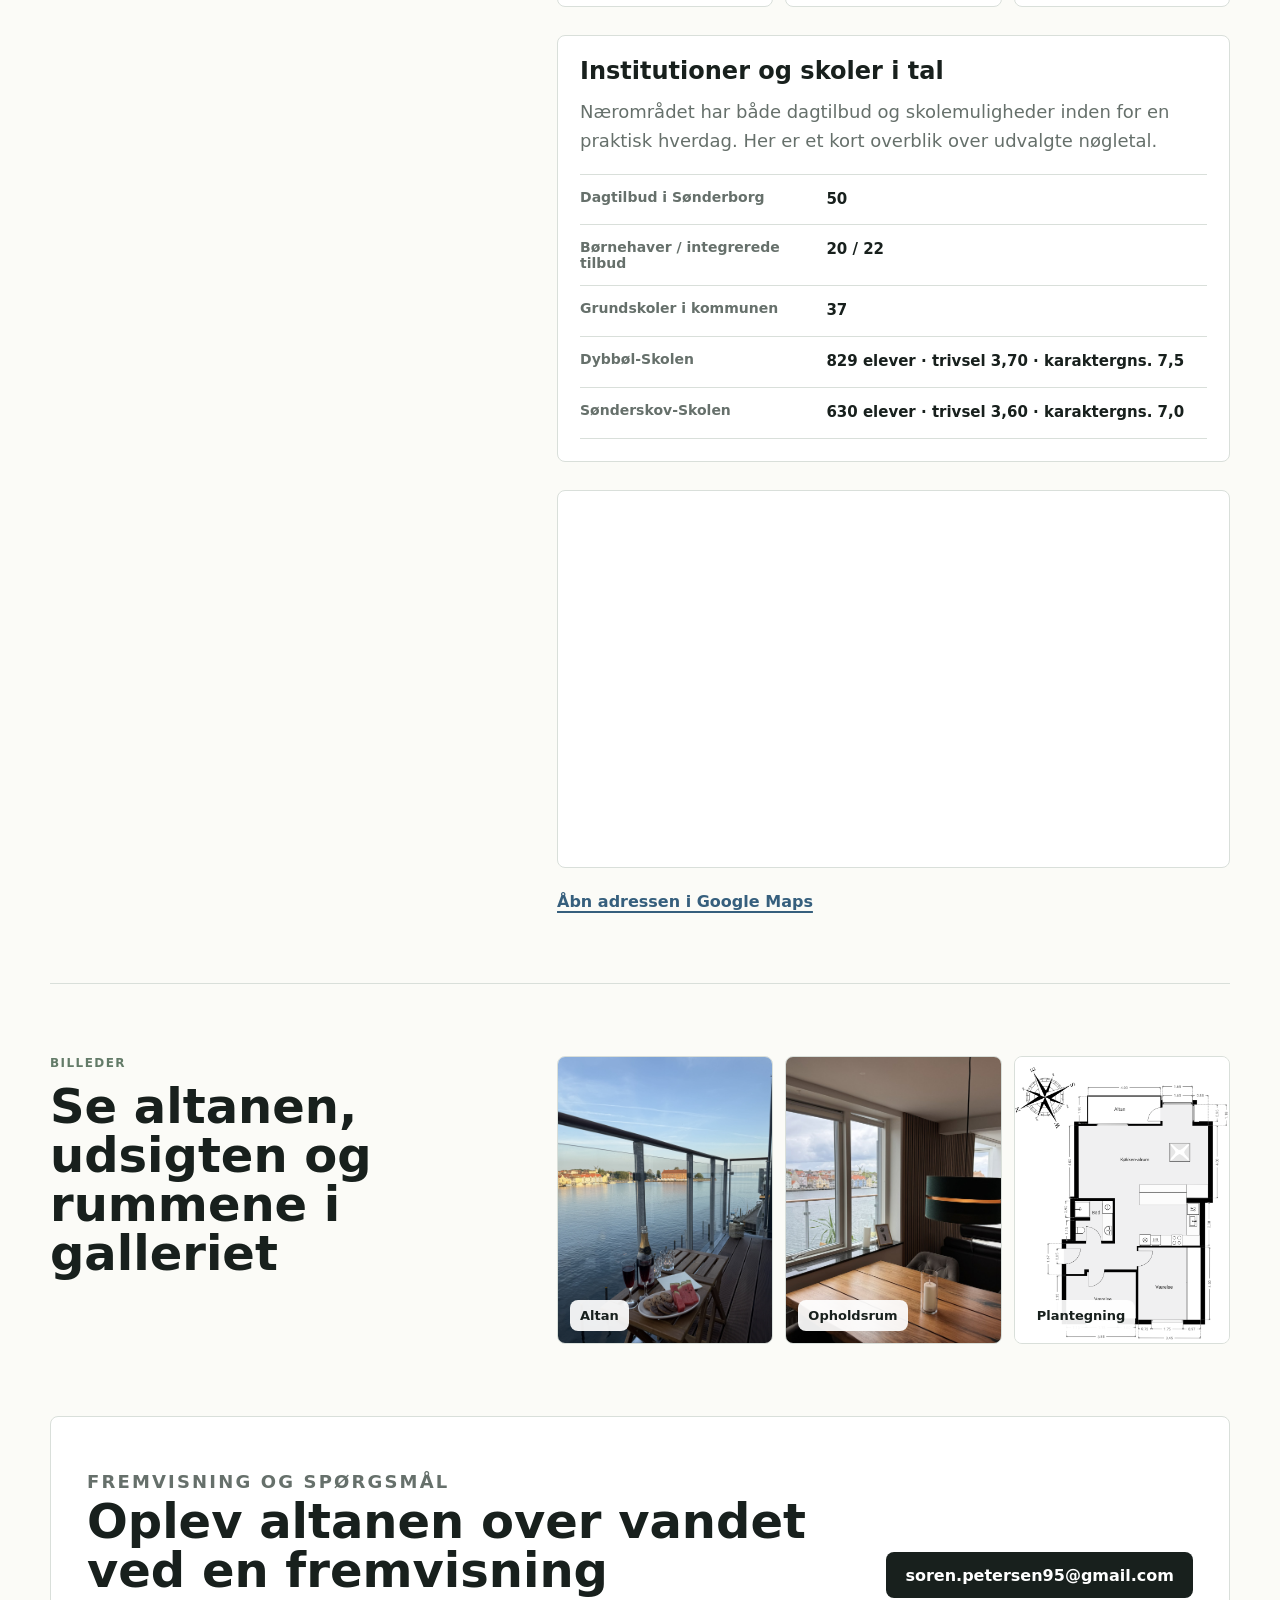
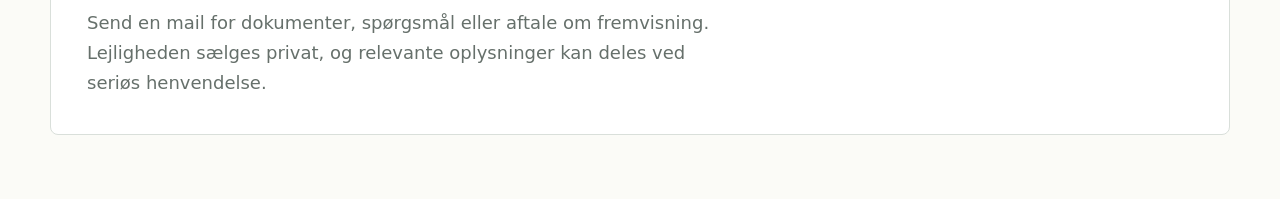
==== commit ef3ebc63: "tekster 2" ====
--- a/index.html
+++ b/index.html
@@ -264,8 +264,8 @@
             <dd>2.650.000 kr.</dd>
           </div>
           <div>
-            <dt>Ejerudgift</dt>
-            <dd>Oplyses ved henvendelse</dd>
+            <dt>Udbetaling</dt>
+            <dd>132.500 kr. (5%)</dd>
           </div>
           <div>
             <dt>Fællesudgifter</dt>
@@ -274,26 +274,6 @@
           <div>
             <dt>Varme</dt>
             <dd>7.920 kr. aconto / 7.440 kr. brugt sidste år</dd>
-          </div>
-          <div>
-            <dt>Vand</dt>
-            <dd>Afklares i salgsdokumenter</dd>
-          </div>
-          <div>
-            <dt>Grundskyld/ejendomsskat</dt>
-            <dd>Afklares i salgsdokumenter</dd>
-          </div>
-          <div>
-            <dt>Foreningsgæld</dt>
-            <dd>Bør verificeres hos ejerforening/administrator</dd>
-          </div>
-          <div>
-            <dt>Finansiering</dt>
-            <dd>Køber afklarer med egen bank/rådgiver</dd>
-          </div>
-          <div>
-            <dt>Overtagelse</dt>
-            <dd>Fleksibel</dd>
           </div>
         </dl>
       </article>
@@ -306,16 +286,44 @@
             <dd>Ejerlejlighed</dd>
           </div>
           <div>
+            <dt>Udbudsform</dt>
+            <dd>Salg</dd>
+          </div>
+          <div>
             <dt>Etage</dt>
             <dd>4. sal, uden elevator</dd>
           </div>
           <div>
+            <dt>Plan</dt>
+            <dd>1</dd>
+          </div>
+          <div>
             <dt>Værelser</dt>
             <dd>3, heraf 2 soveværelser</dd>
           </div>
           <div>
+            <dt>Bad</dt>
+            <dd>1</dd>
+          </div>
+          <div>
+            <dt>Toilet</dt>
+            <dd>1</dd>
+          </div>
+          <div>
+            <dt>Boligareal</dt>
+            <dd>93 m2</dd>
+          </div>
+          <div>
+            <dt>Bruttoareal</dt>
+            <dd>100 m2 inkl. altan og depotrum</dd>
+          </div>
+          <div>
             <dt>Energimærke</dt>
             <dd>C</dd>
+          </div>
+          <div>
+            <dt>Varmekilde</dt>
+            <dd>Fjernvarme</dd>
           </div>
           <div>
             <dt>Altan</dt>
@@ -436,15 +444,16 @@
     <section id="omraade" class="section-grid">
       <div>
         <p class="eyebrow">Beliggenhed</p>
-        <h2>Vandet under altanen og byen lige over broen</h2>
+        <h2>Ved vand og by</h2>
       </div>
       <div class="summary">
         <p>
-          Sundgade 1 ligger på Alsion-siden af Alssund, hvor Skanserne, vandet,
-          stranden og universitetet er en naturlig del af nærområdet. Fra
-          boligen får du kig mod sundet, Sønderborg Slot og Christian X's Bro,
-          mens bymidten, Borgen, busstationen og havnemiljøet venter på den
-          anden side.
+          Man kan dårligt komme tættere på vandet. Her bor du i første parket
+          til Alssund med altanen hængende direkte ud over vandet og med
+          Skanserne, stranden, Alsion og universitetet som en naturlig del af
+          nærområdet. Fra boligen får du kig mod sundet, Sønderborg Slot og
+          Christian X's Bro, mens bymidten, Borgen, busstationen og havnemiljøet
+          venter på den anden side.
         </p>
         <p>
           Beliggenheden giver en attraktiv balance mellem ro og byliv: gåture
@@ -458,43 +467,45 @@
           <li>Alsion</li>
           <li>SDU</li>
           <li>Togstation</li>
+          <li>Strand</li>
+          <li>Busstop</li>
+          <li>Koncertsal</li>
           <li>Gågade og indkøb</li>
-          <li>Cafeer og restauranter</li>
+          <li>Caféer og restauranter</li>
           <li>Borgen</li>
           <li>Sønderborg Slot</li>
           <li>Slotsparken</li>
-          <li>Busstation</li>
         </ul>
         <div class="nearby-grid" aria-label="Udvalgte hverdagsafstande">
           <article>
-            <span>Dagligvare</span>
-            <strong>500 m</strong>
-            <p>til nærmeste dagligvareindkøb.</p>
-          </article>
-          <article>
-            <span>Apotek og Borgen</span>
-            <strong>600 m</strong>
-            <p>over broen til Borgen-siden af centrum.</p>
-          </article>
-          <article>
-            <span>Daginstitution</span>
-            <strong>550 m</strong>
-            <p>til daginstitution i nærområdet.</p>
-          </article>
-          <article>
-            <span>Skole</span>
-            <strong>Dybbøl / Sønderskov</strong>
-            <p>lokale skolemuligheder i området.</p>
-          </article>
-          <article>
-            <span>Station og SDU</span>
-            <strong>samme side</strong>
-            <p>Alsion, universitetet og stationen ligger på Sundgade-siden af broen.</p>
+            <span>Alsion og koncertsal</span>
+            <strong>50 m</strong>
+            <p>til kultur, koncerter og hverdag på havnefronten.</p>
+          </article>
+          <article>
+            <span>SDU</span>
+            <strong>50 m</strong>
+            <p>til universitetet på samme side af sundet.</p>
+          </article>
+          <article>
+            <span>Togstation</span>
+            <strong>50 m</strong>
+            <p>til Sønderborg Station.</p>
+          </article>
+          <article>
+            <span>Busstop</span>
+            <strong>50 m</strong>
+            <p>til nærmeste busforbindelse.</p>
+          </article>
+          <article>
+            <span>Strand</span>
+            <strong>300 m</strong>
+            <p>til strand og ophold ved vandet.</p>
           </article>
           <article>
             <span>Byliv</span>
             <strong>over broen</strong>
-            <p>gågade, busstation, slot, caféer og restauranter på modsatte side af sundet.</p>
+            <p>gågade, Borgen, slot, caféer og restauranter på modsatte side af sundet.</p>
           </article>
         </div>
         <div class="institution-stats">
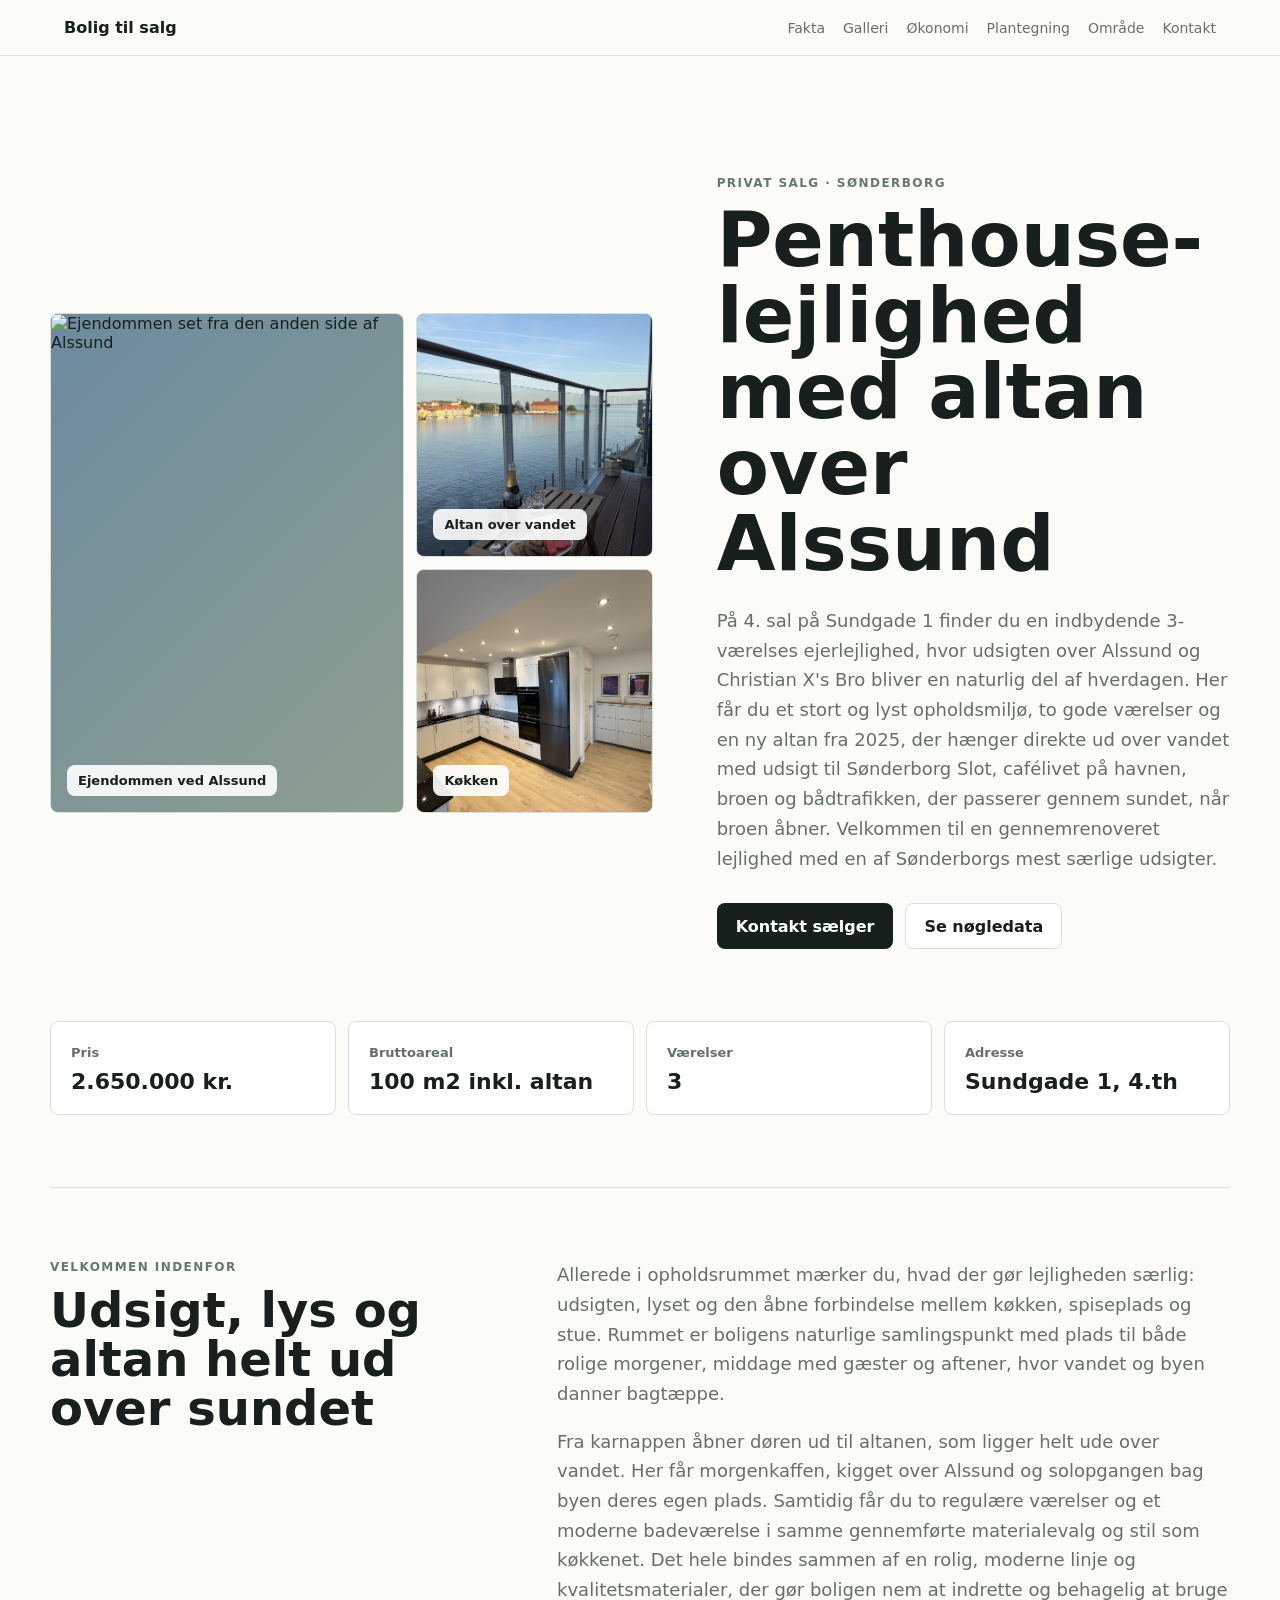
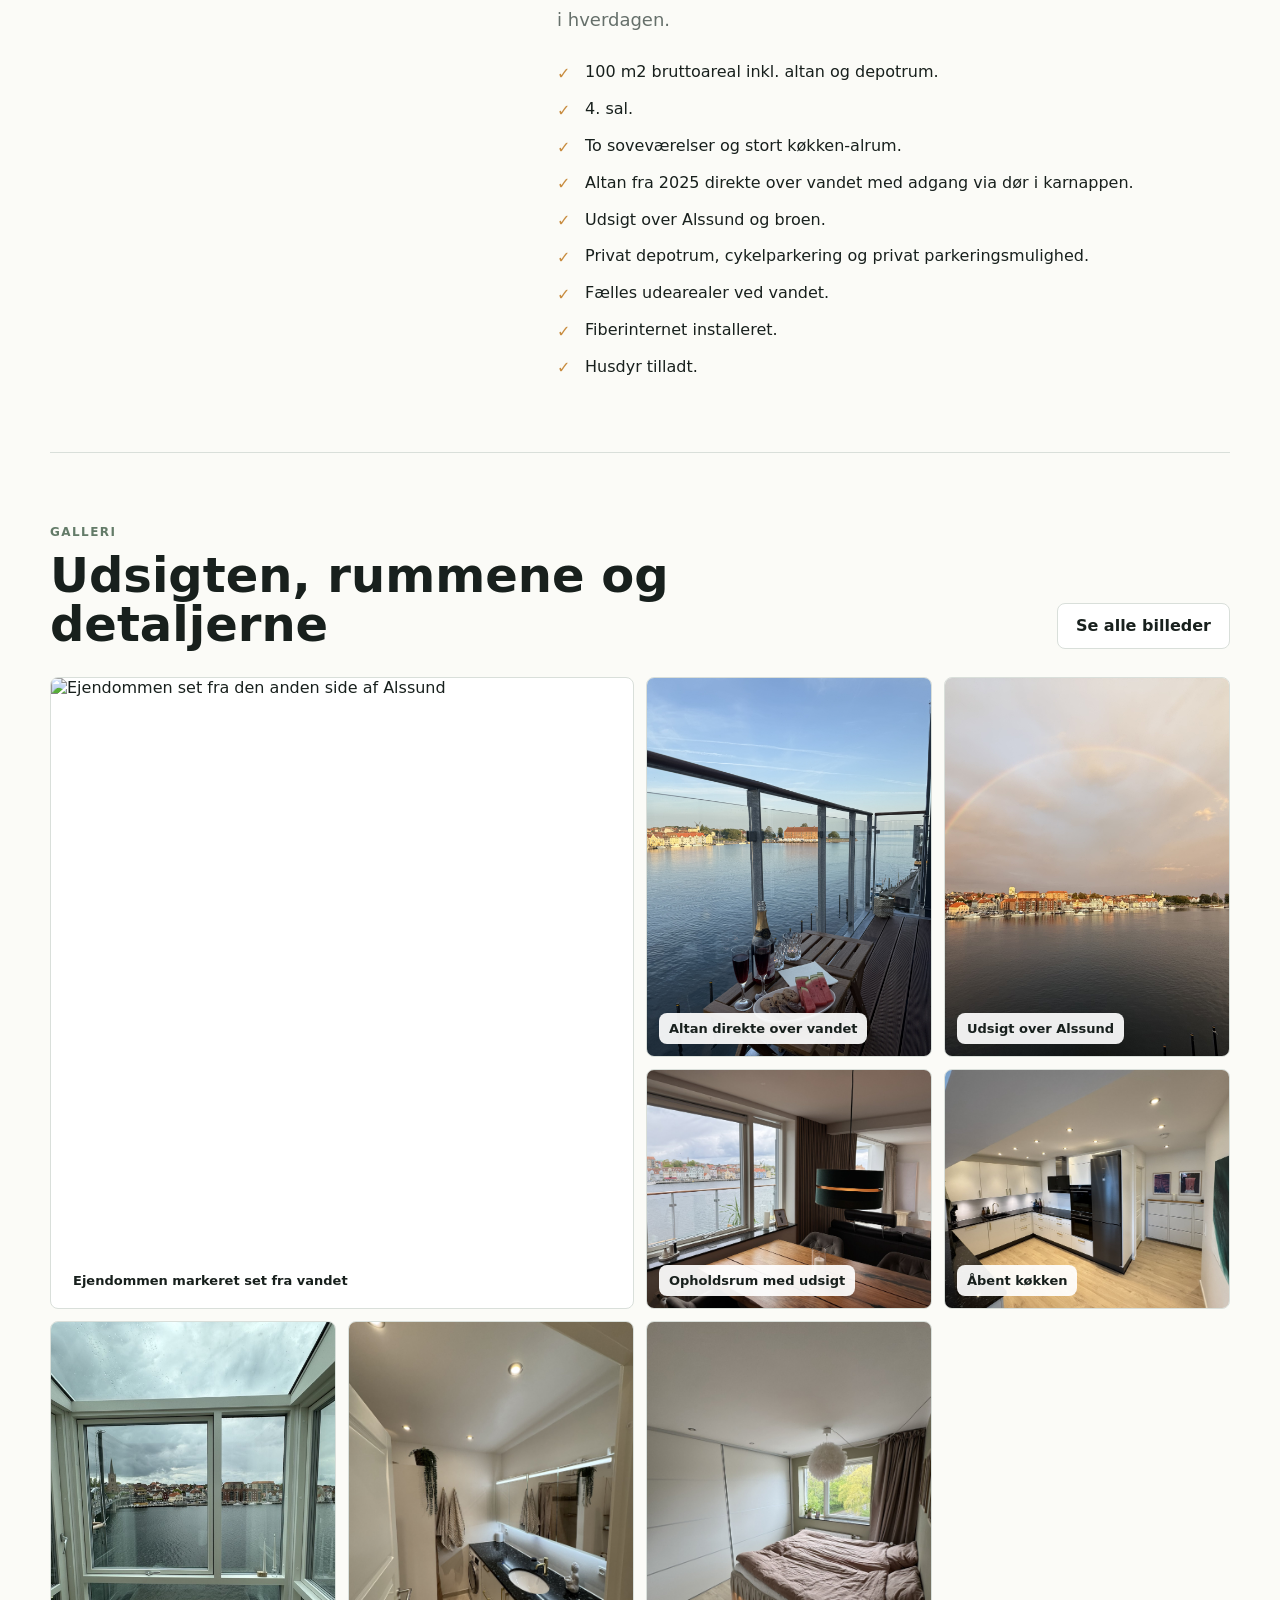
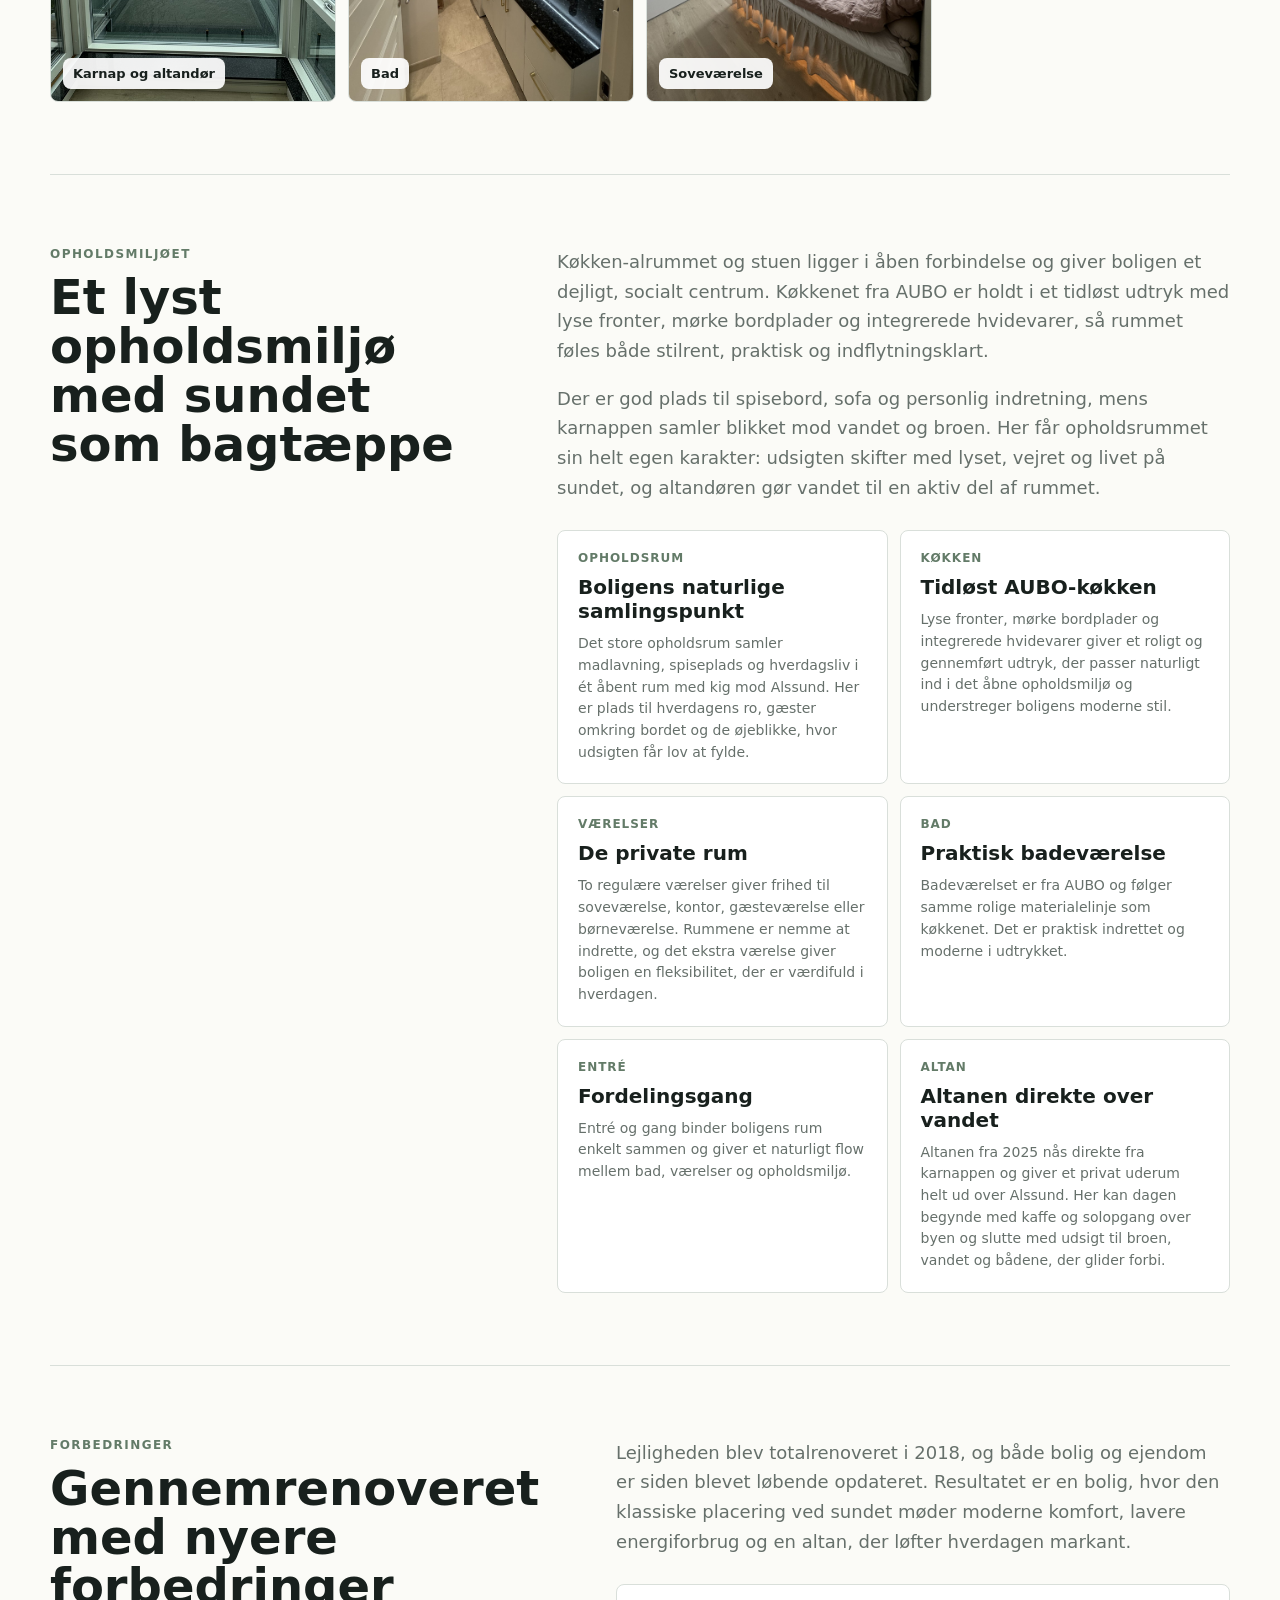
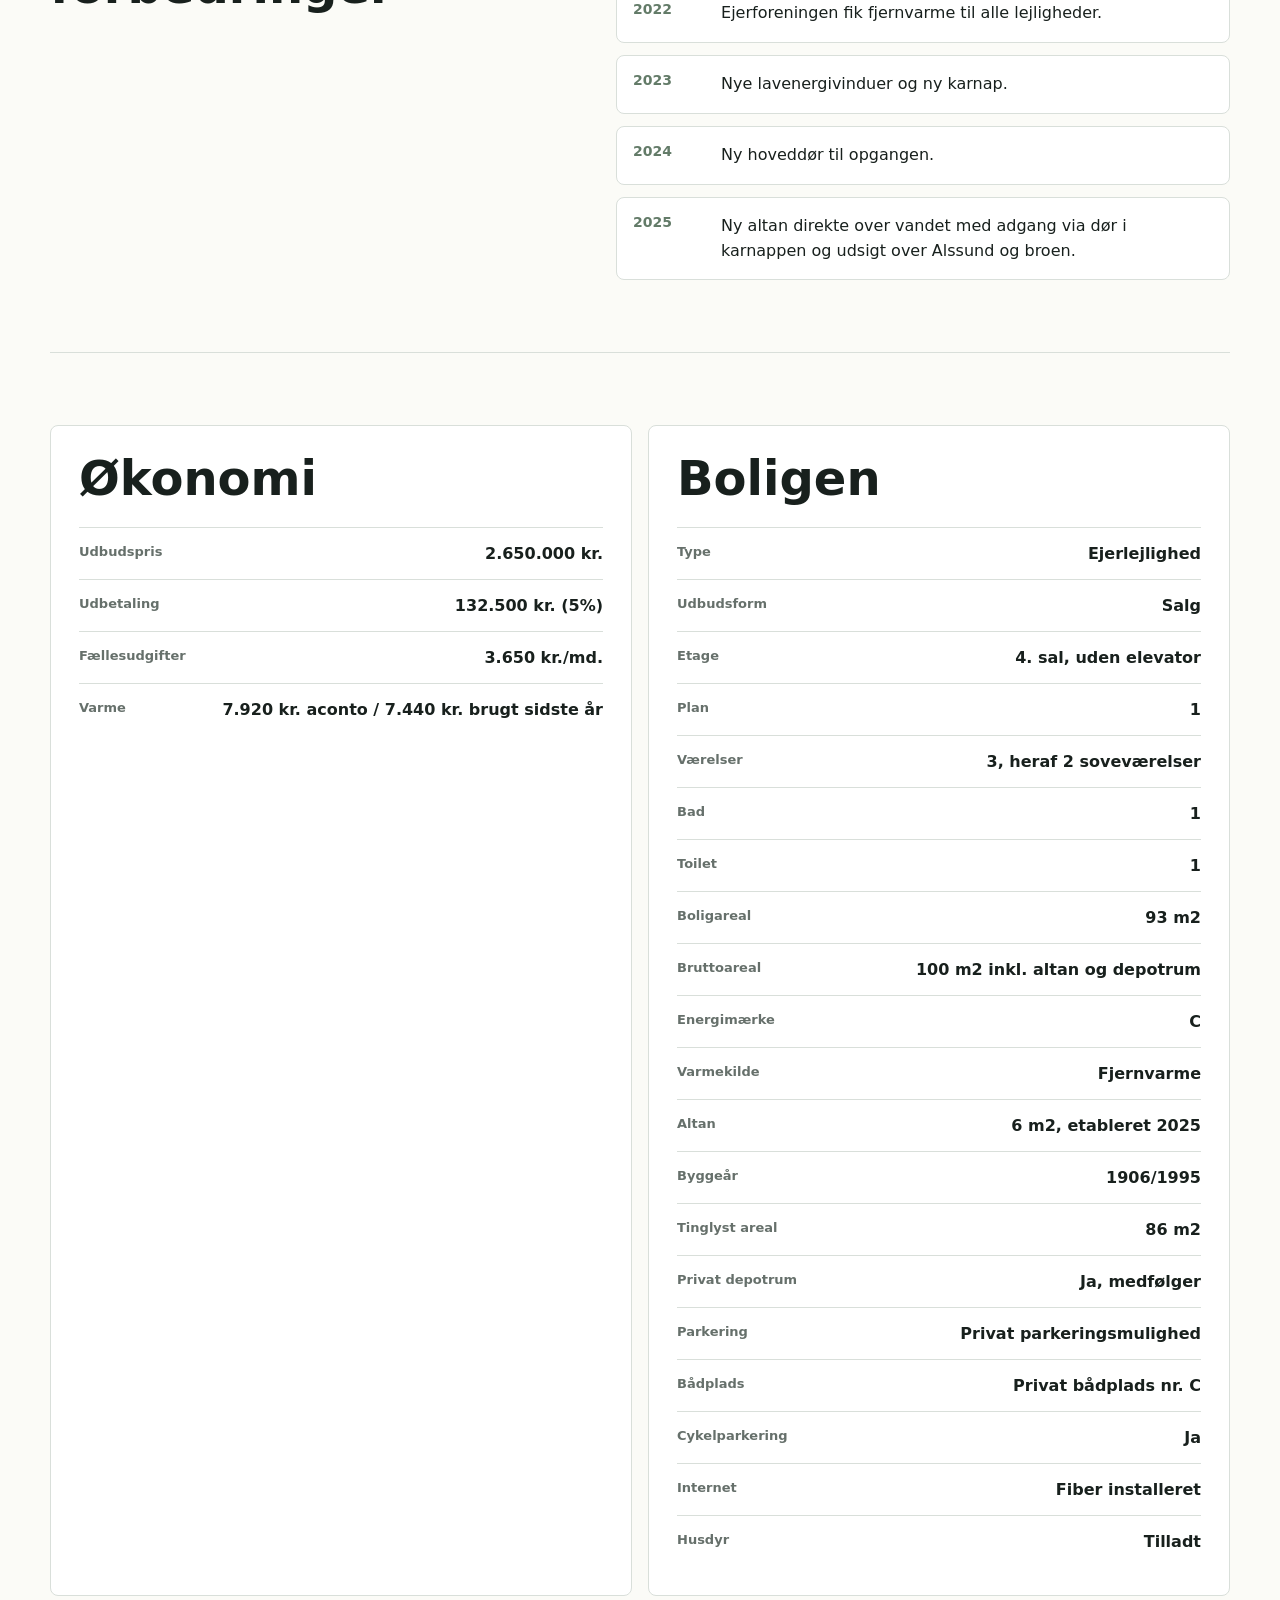
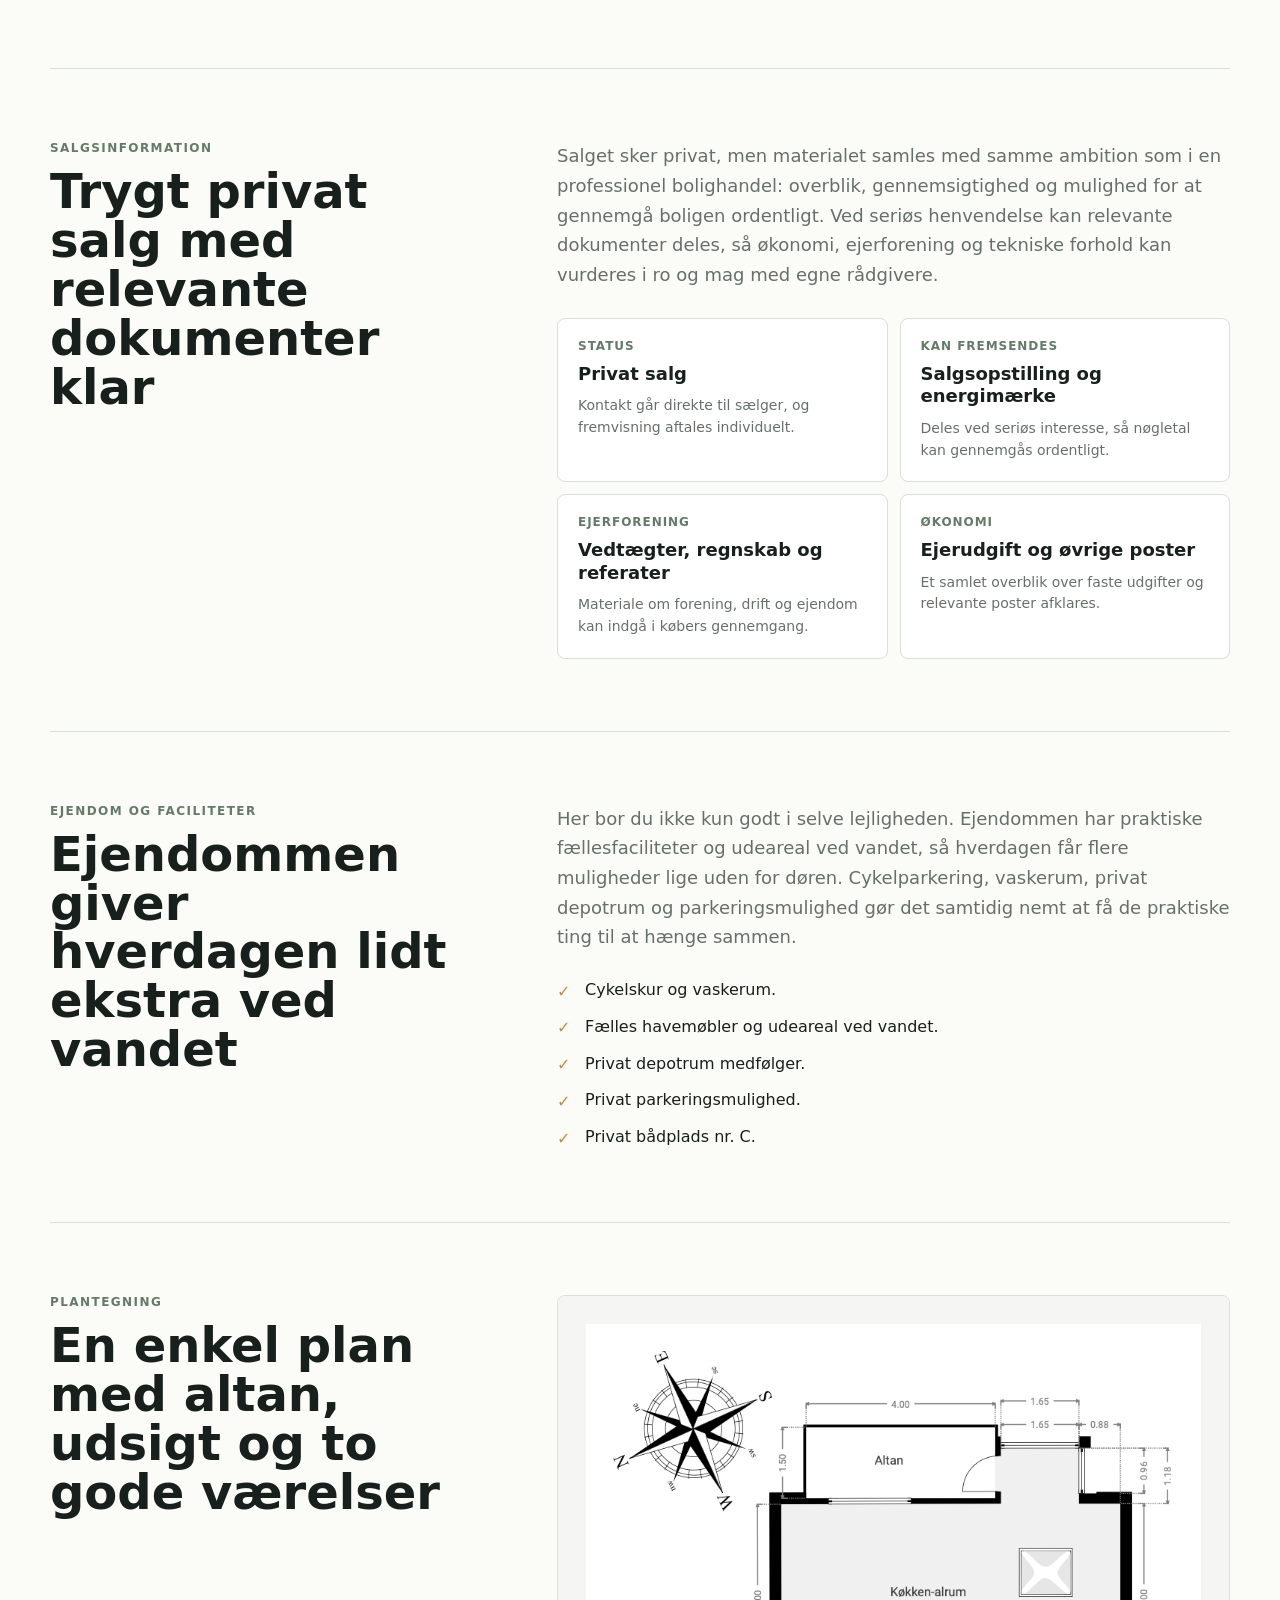
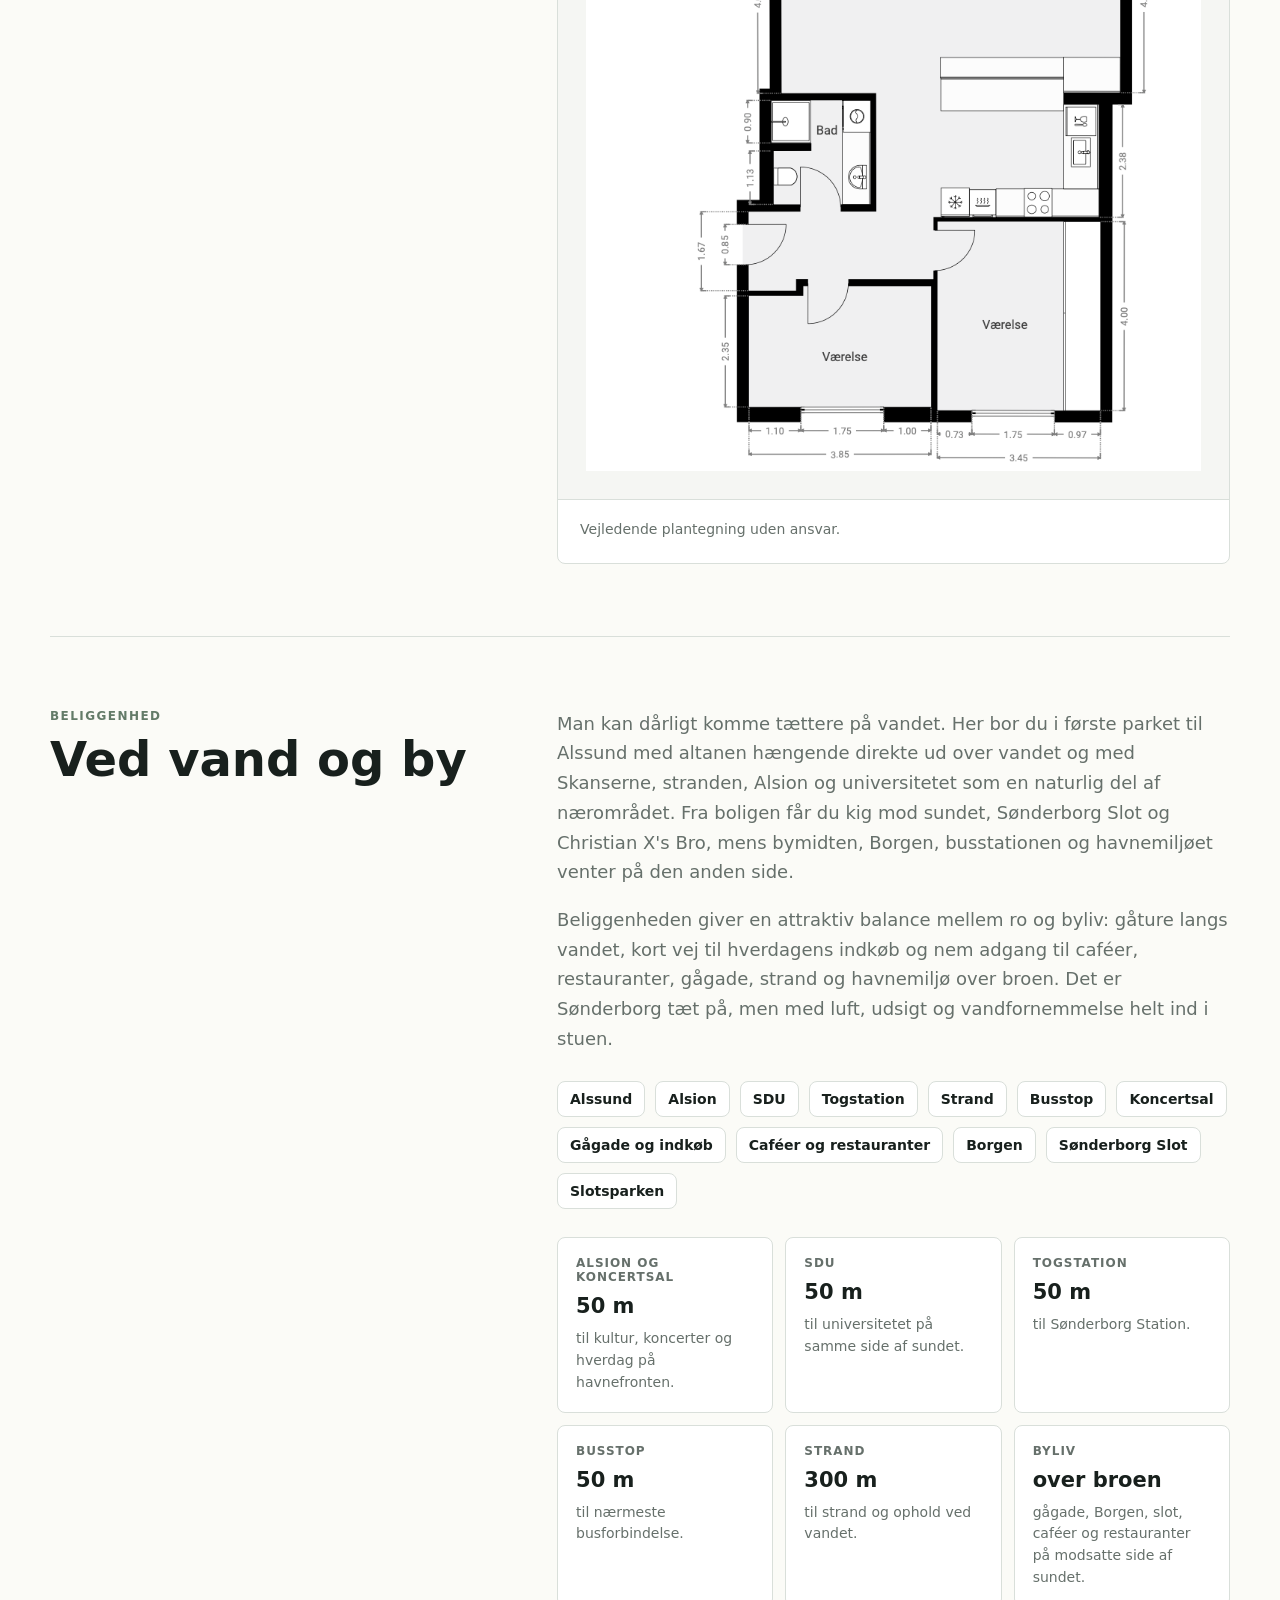
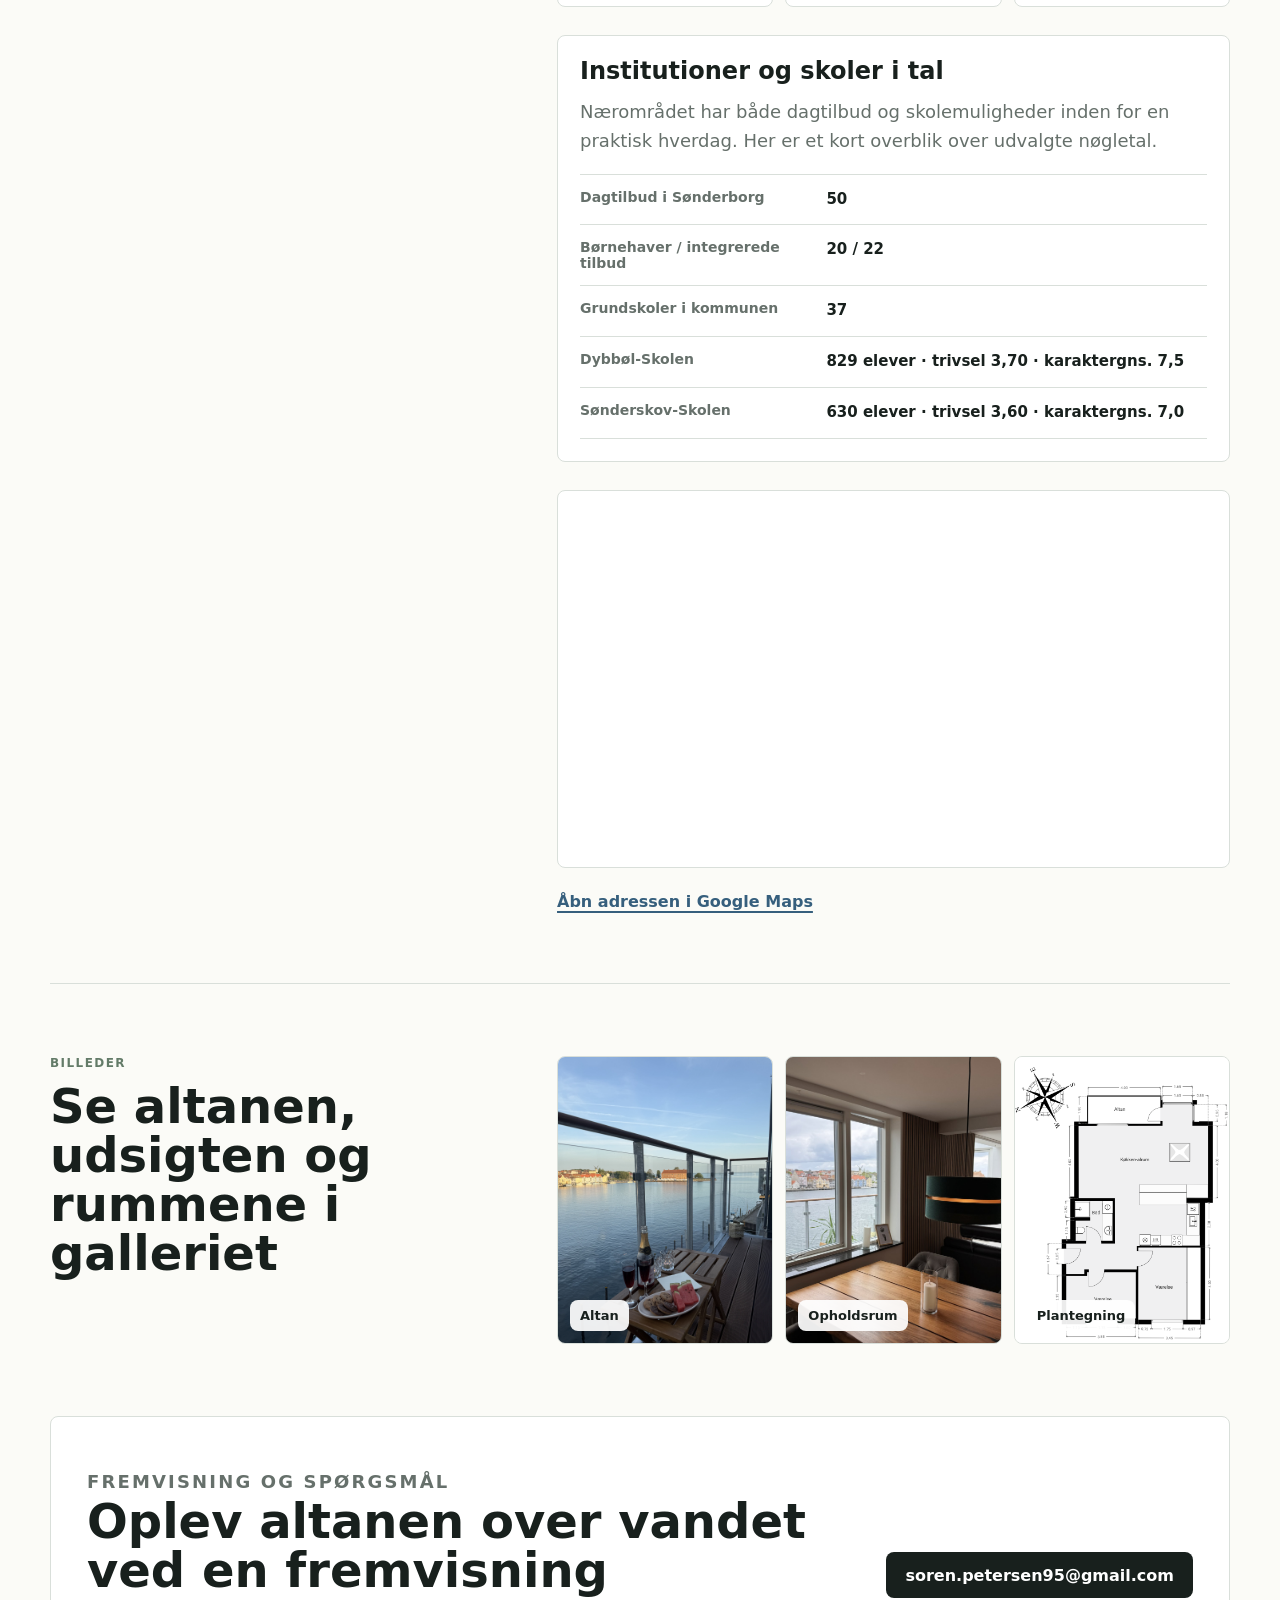
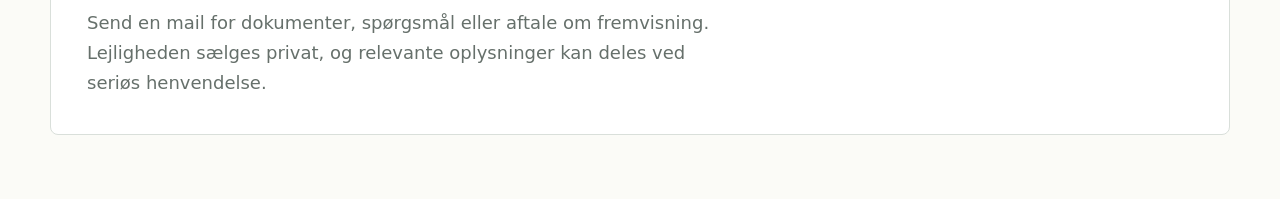
==== commit 14ce3f18: "picture on mobile fix attampt" ====
--- a/index.html
+++ b/index.html
@@ -5,7 +5,7 @@
   <meta name="viewport" content="width=device-width, initial-scale=1" />
   <meta name="description" content="Privat salg af ejerlejlighed på Sundgade 1, 4.th i Sønderborg." />
   <title>Sundgade 1, 4.th | Lejlighed til salg</title>
-  <link rel="stylesheet" href="style.css?v=2026-05-17" />
+  <link rel="stylesheet" href="style.css?v=2026-05-18" />
 </head>
 <body>
   <header class="site-header">
--- a/style.css
+++ b/style.css
@@ -98,10 +98,13 @@
 }
 
 .photo-slot img {
+  position: absolute;
+  inset: 0;
+  display: block;
   width: 100%;
   height: 100%;
   object-fit: cover;
-  grid-area: 1 / 1;
+  object-position: center;
 }
 
 .photo-slot-main {
@@ -936,7 +939,7 @@
   }
 
   .hero-media {
-    grid-template-rows: 260px 160px 160px;
+    grid-template-rows: 260px 210px 210px;
     min-height: 0;
   }
 
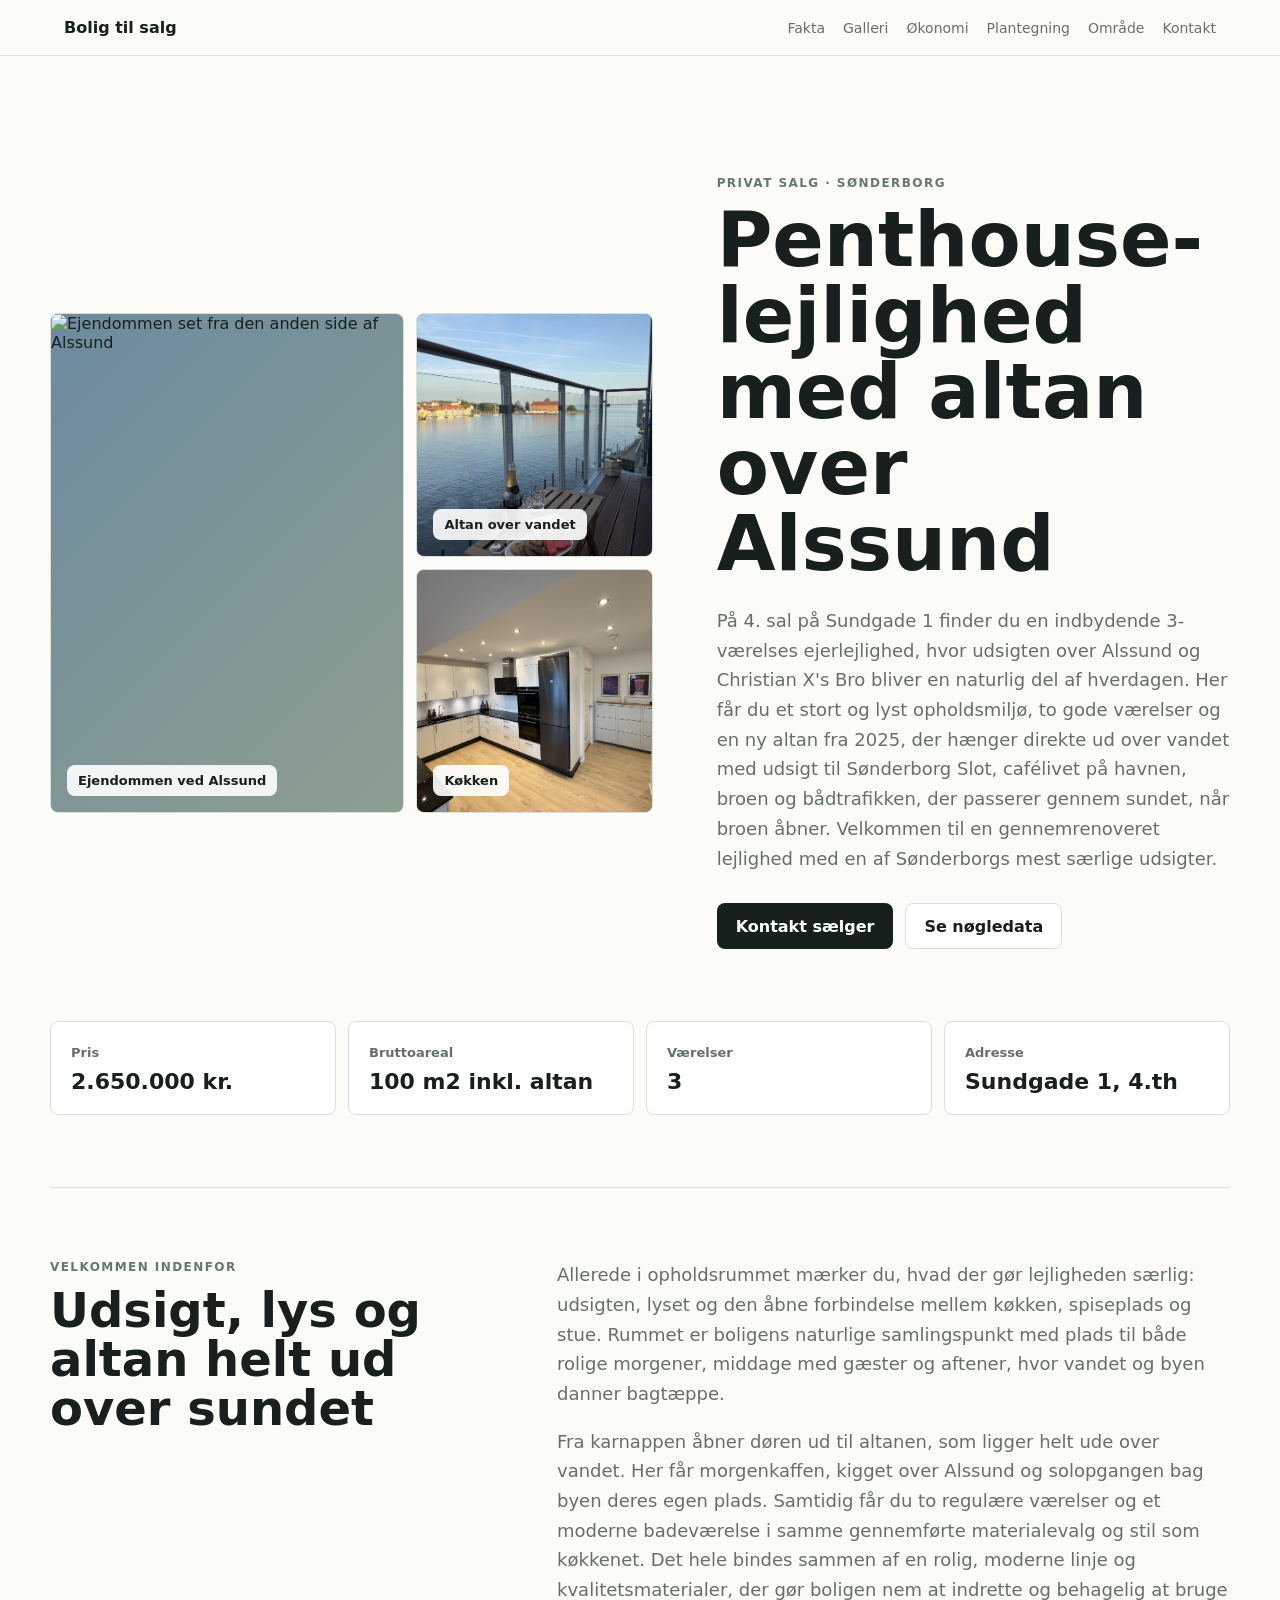
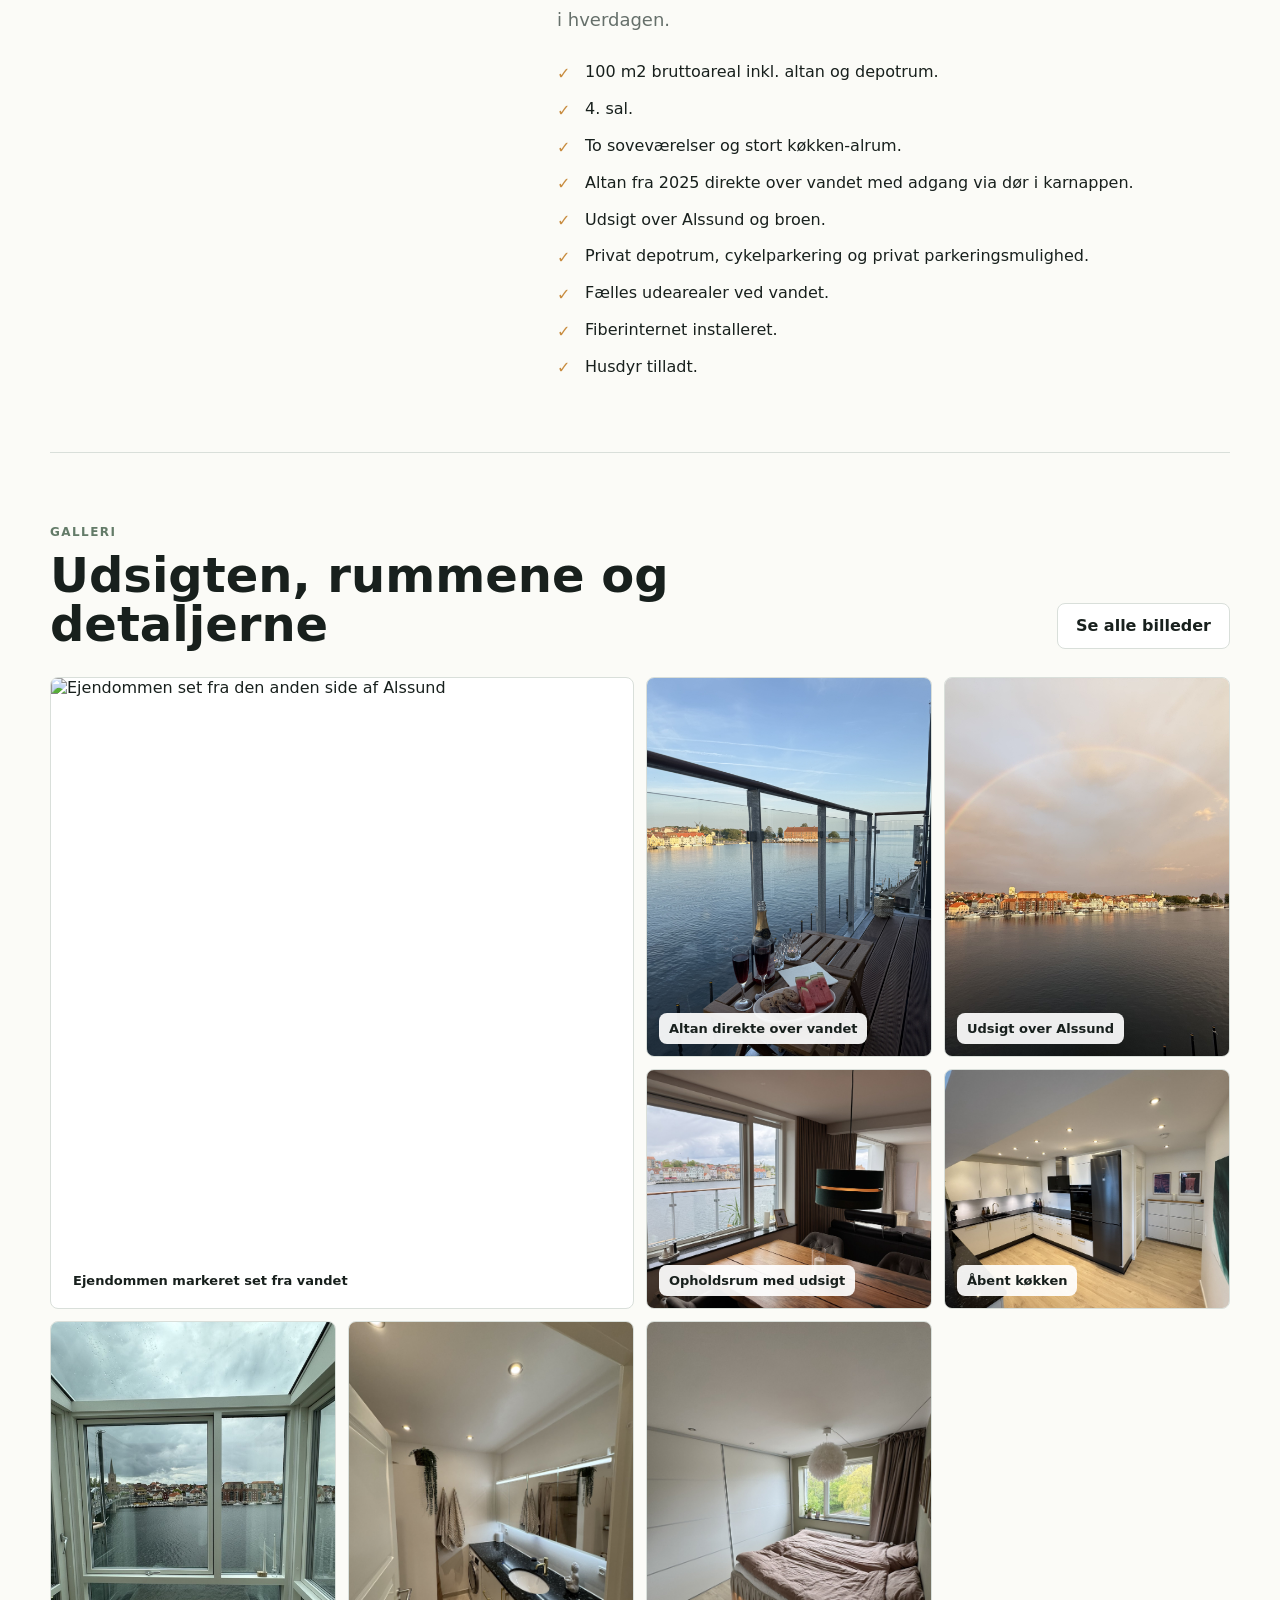
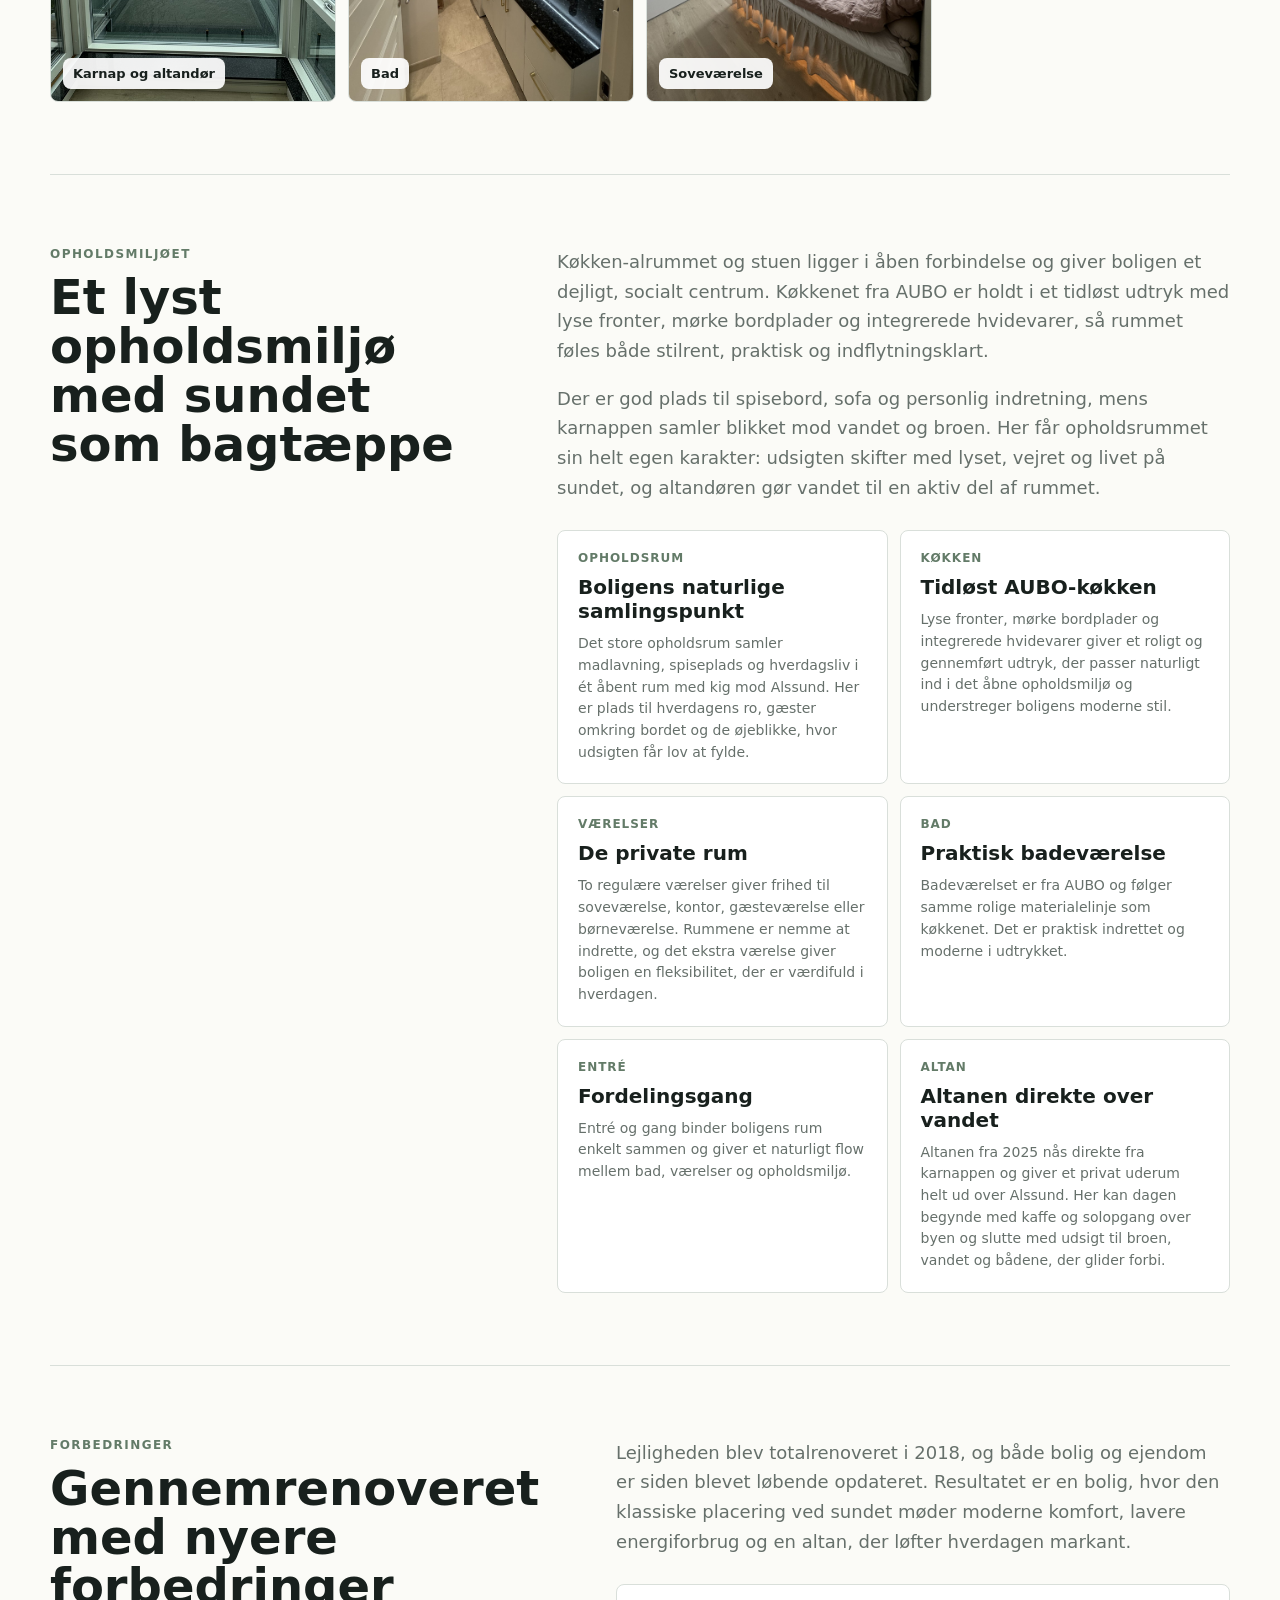
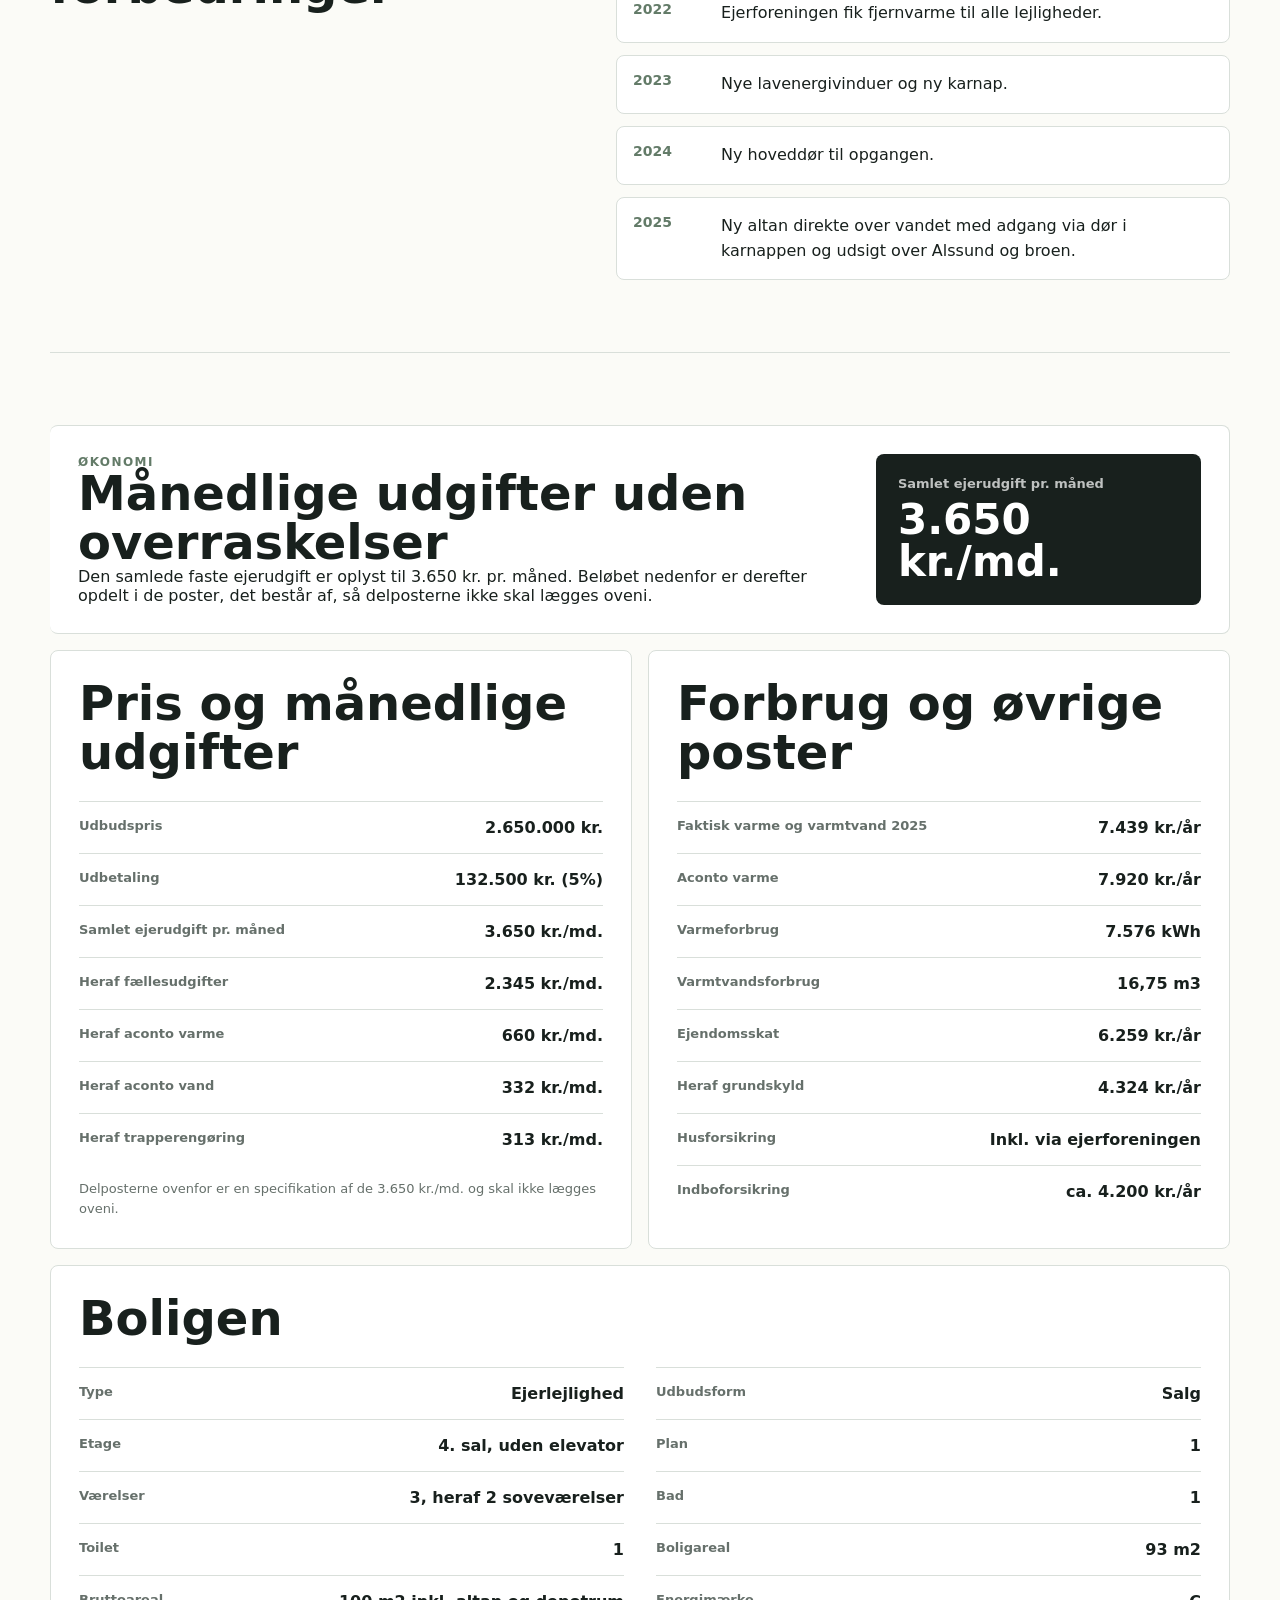
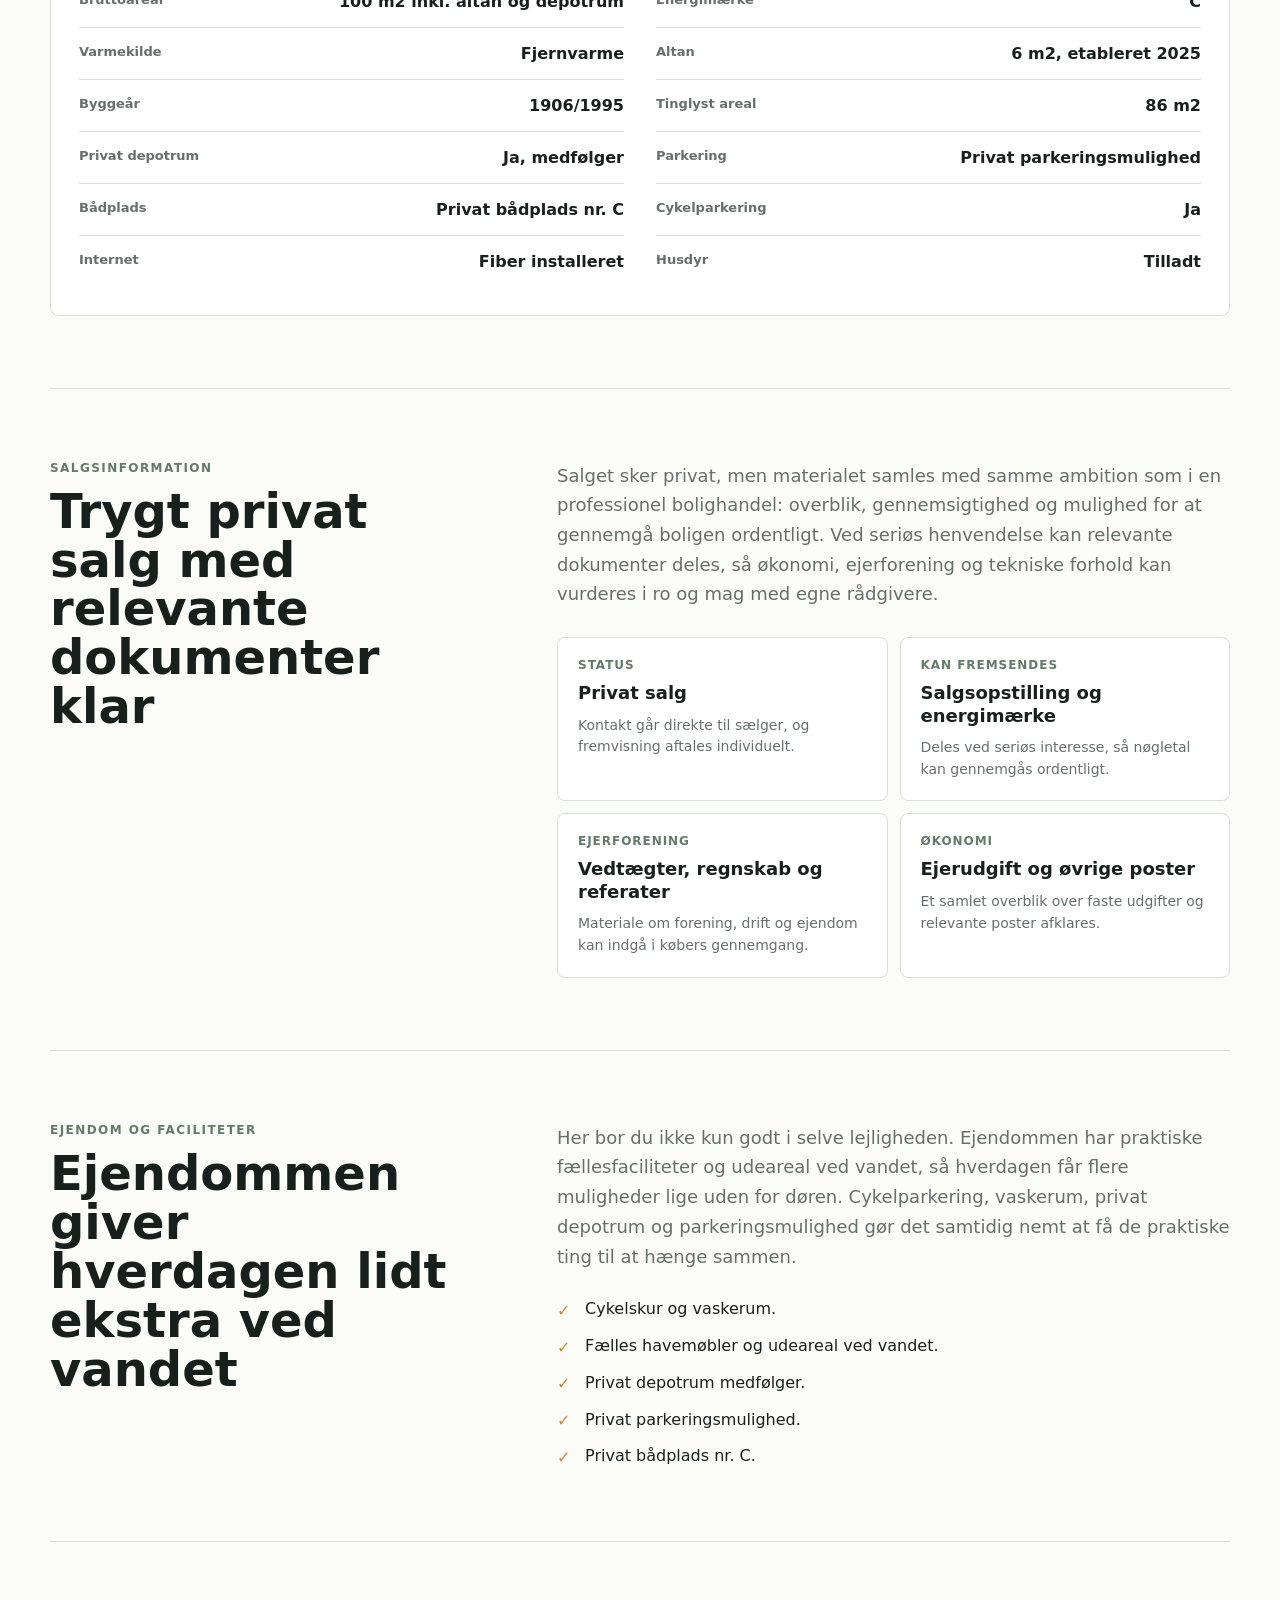
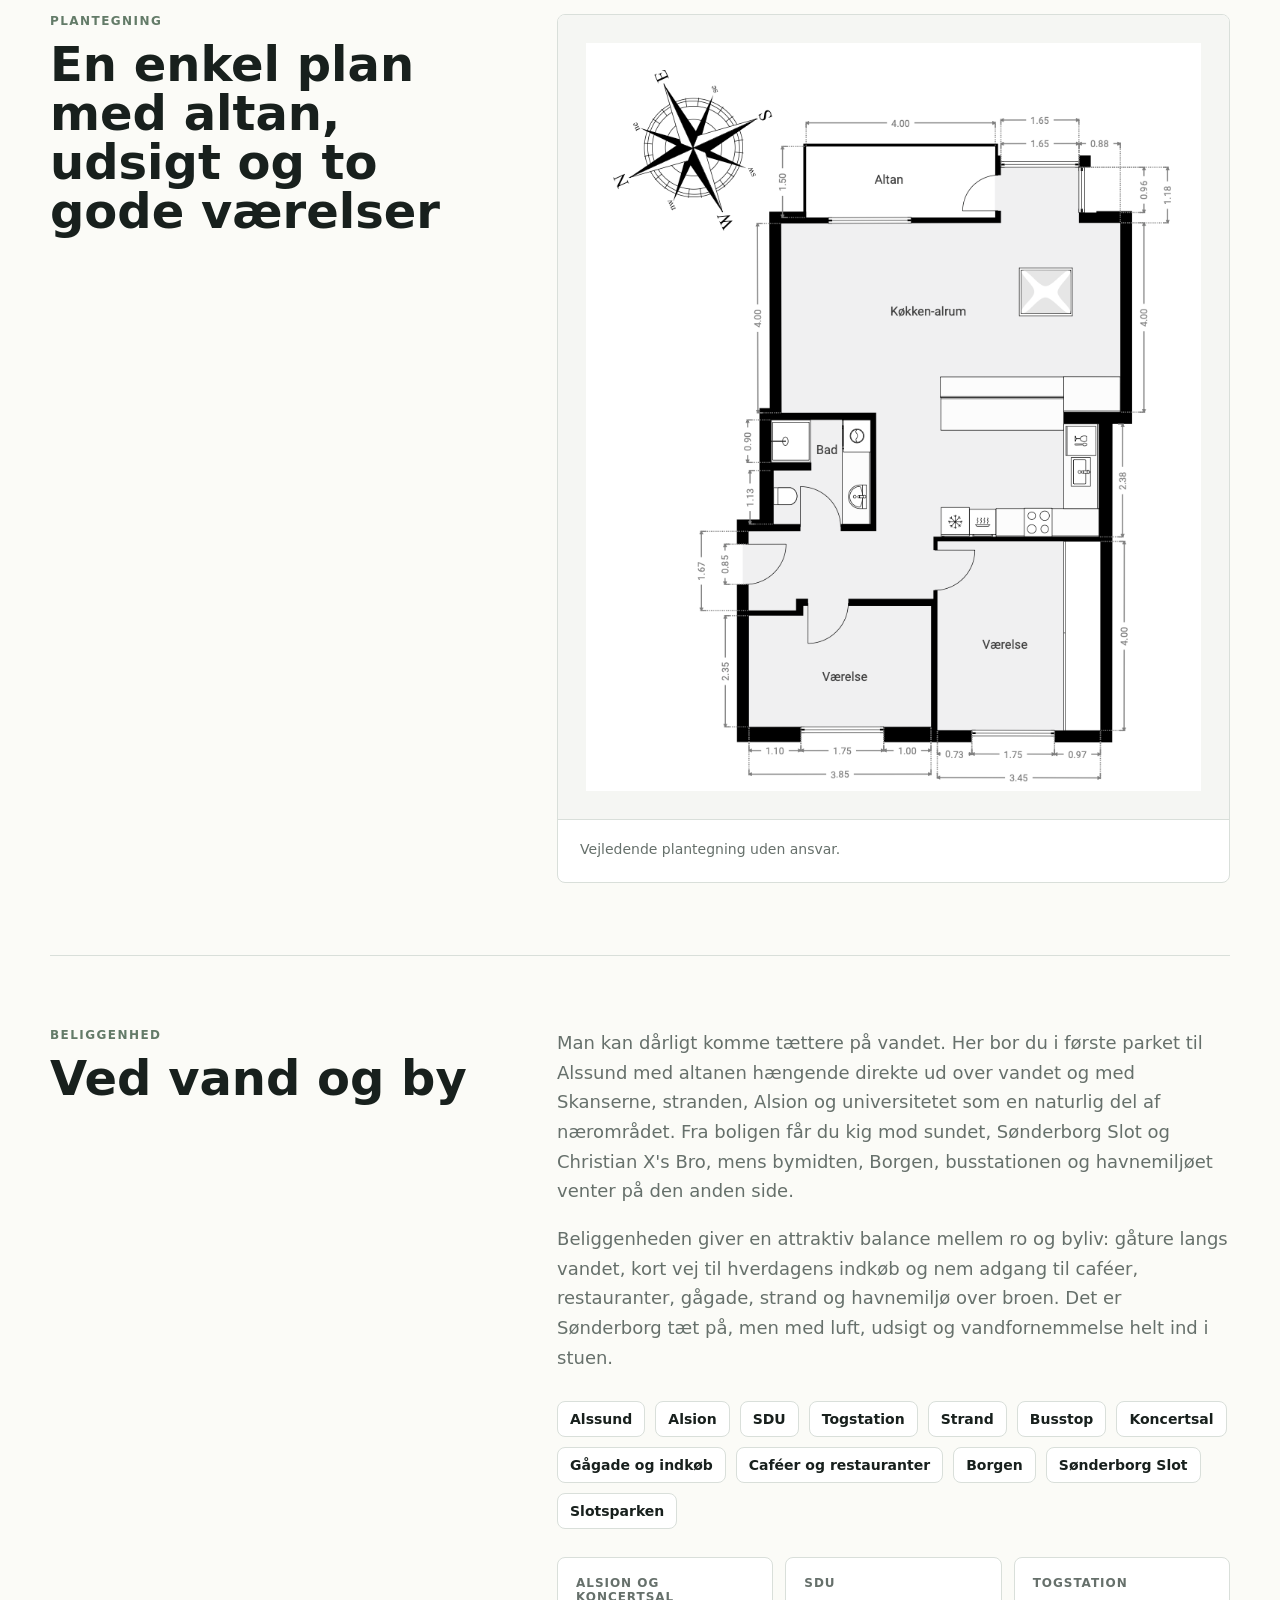
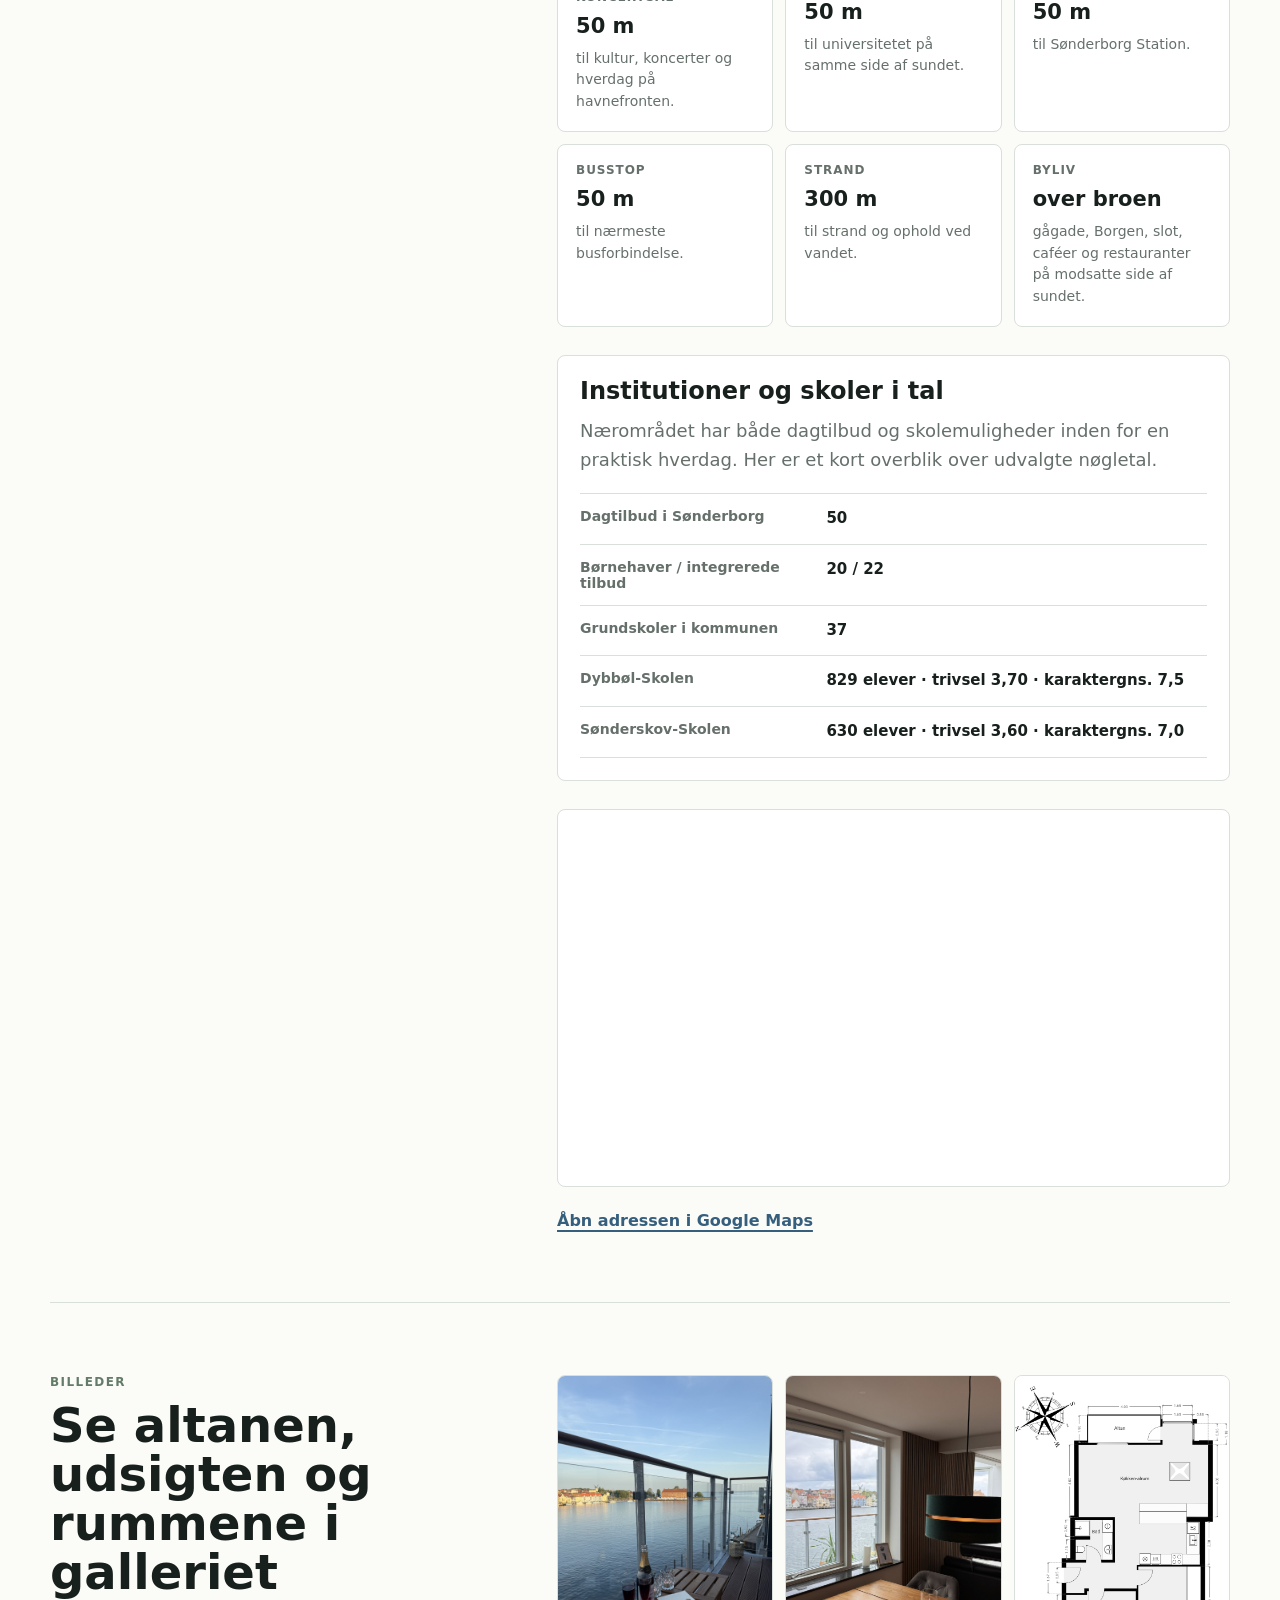
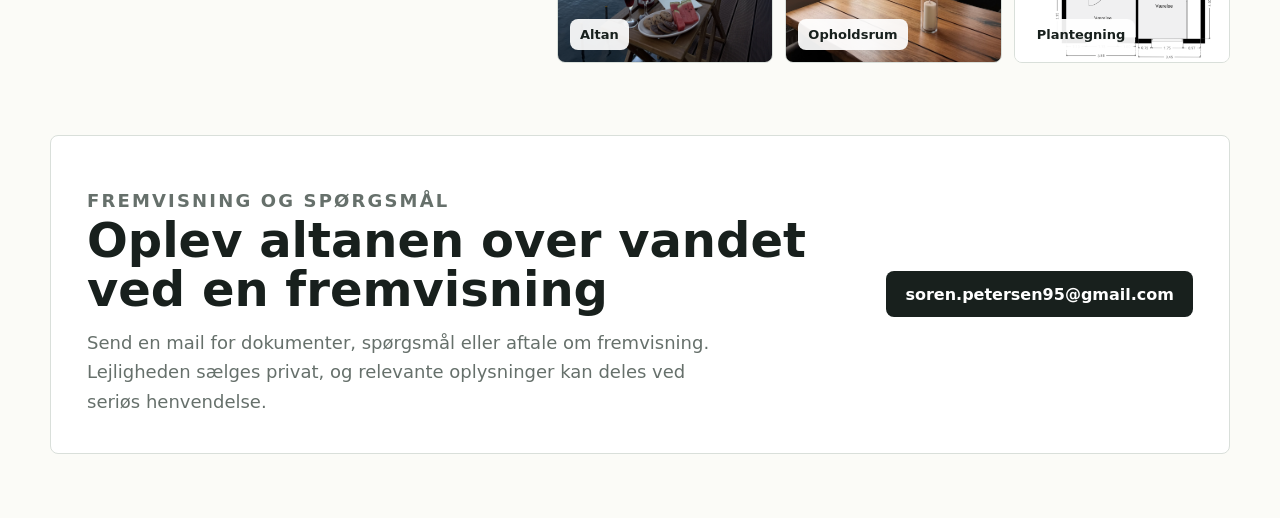
==== commit 4abfb5fa: "økonomi update" ====
--- a/index.html
+++ b/index.html
@@ -5,7 +5,7 @@
   <meta name="viewport" content="width=device-width, initial-scale=1" />
   <meta name="description" content="Privat salg af ejerlejlighed på Sundgade 1, 4.th i Sønderborg." />
   <title>Sundgade 1, 4.th | Lejlighed til salg</title>
-  <link rel="stylesheet" href="style.css?v=2026-05-18" />
+  <link rel="stylesheet" href="style.css?v=2026-05-19" />
 </head>
 <body>
   <header class="site-header">
@@ -256,8 +256,24 @@
     </section>
 
     <section id="oekonomi" class="details">
+      <div class="cost-overview">
+        <div>
+          <p class="eyebrow">Økonomi</p>
+          <h2>Månedlige udgifter uden overraskelser</h2>
+          <p>
+            Den samlede faste ejerudgift er oplyst til 3.650 kr. pr. måned.
+            Beløbet nedenfor er derefter opdelt i de poster, det består af, så
+            delposterne ikke skal lægges oveni.
+          </p>
+        </div>
+        <div class="cost-total">
+          <span>Samlet ejerudgift pr. måned</span>
+          <strong>3.650 kr./md.</strong>
+        </div>
+      </div>
+
       <article>
-        <h2>Økonomi</h2>
+        <h2>Pris og månedlige udgifter</h2>
         <dl>
           <div>
             <dt>Udbudspris</dt>
@@ -268,17 +284,71 @@
             <dd>132.500 kr. (5%)</dd>
           </div>
           <div>
-            <dt>Fællesudgifter</dt>
+            <dt>Samlet ejerudgift pr. måned</dt>
             <dd>3.650 kr./md.</dd>
           </div>
           <div>
-            <dt>Varme</dt>
-            <dd>7.920 kr. aconto / 7.440 kr. brugt sidste år</dd>
+            <dt>Heraf fællesudgifter</dt>
+            <dd>2.345 kr./md.</dd>
+          </div>
+          <div>
+            <dt>Heraf aconto varme</dt>
+            <dd>660 kr./md.</dd>
+          </div>
+          <div>
+            <dt>Heraf aconto vand</dt>
+            <dd>332 kr./md.</dd>
+          </div>
+          <div>
+            <dt>Heraf trapperengøring</dt>
+            <dd>313 kr./md.</dd>
+          </div>
+        </dl>
+        <p class="source-note">
+          Delposterne ovenfor er en specifikation af de 3.650 kr./md. og skal
+          ikke lægges oveni.
+        </p>
+      </article>
+
+      <article>
+        <h2>Forbrug og øvrige poster</h2>
+        <dl>
+          <div>
+            <dt>Faktisk varme og varmtvand 2025</dt>
+            <dd>7.439 kr./år</dd>
+          </div>
+          <div>
+            <dt>Aconto varme</dt>
+            <dd>7.920 kr./år</dd>
+          </div>
+          <div>
+            <dt>Varmeforbrug</dt>
+            <dd>7.576 kWh</dd>
+          </div>
+          <div>
+            <dt>Varmtvandsforbrug</dt>
+            <dd>16,75 m3</dd>
+          </div>
+          <div>
+            <dt>Ejendomsskat</dt>
+            <dd>6.259 kr./år</dd>
+          </div>
+          <div>
+            <dt>Heraf grundskyld</dt>
+            <dd>4.324 kr./år</dd>
+          </div>
+          <div>
+            <dt>Husforsikring</dt>
+            <dd>Inkl. via ejerforeningen</dd>
+          </div>
+          <div>
+            <dt>Indboforsikring</dt>
+            <dd>ca. 4.200 kr./år</dd>
           </div>
         </dl>
       </article>
 
-      <article>
+      <article class="property-details">
         <h2>Boligen</h2>
         <dl>
           <div>
--- a/style.css
+++ b/style.css
@@ -703,8 +703,60 @@
   border-top: 1px solid var(--line);
 }
 
+.cost-overview {
+  display: grid;
+  grid-column: 1 / -1;
+  grid-template-columns: minmax(0, 1fr) minmax(260px, 0.42fr);
+  gap: 24px;
+  align-items: center;
+  padding: 28px;
+  border: 1px solid var(--line);
+  border-left: 5px solid var(--accent);
+  border-radius: 8px;
+  background: var(--panel);
+}
+
+.cost-overview h2 {
+  max-width: 680px;
+}
+
+.cost-overview p {
+  max-width: 780px;
+  margin: 0;
+}
+
+.cost-total {
+  padding: 22px;
+  border-radius: 8px;
+  background: var(--ink);
+  color: white;
+}
+
+.cost-total span {
+  display: block;
+  margin-bottom: 8px;
+  color: rgba(255, 255, 255, 0.72);
+  font-size: 13px;
+  font-weight: 800;
+}
+
+.cost-total strong {
+  display: block;
+  font-size: clamp(28px, 4vw, 42px);
+  line-height: 1;
+}
+
 .details article {
   padding: 28px;
+}
+
+.property-details {
+  grid-column: 1 / -1;
+}
+
+.property-details dl {
+  grid-template-columns: repeat(2, minmax(0, 1fr));
+  column-gap: 32px;
 }
 
 dl {
@@ -834,6 +886,11 @@
     grid-template-columns: repeat(2, minmax(0, 1fr));
   }
 
+  .cost-overview,
+  .property-details dl {
+    grid-template-columns: 1fr;
+  }
+
   .contact {
     align-items: flex-start;
     flex-direction: column;
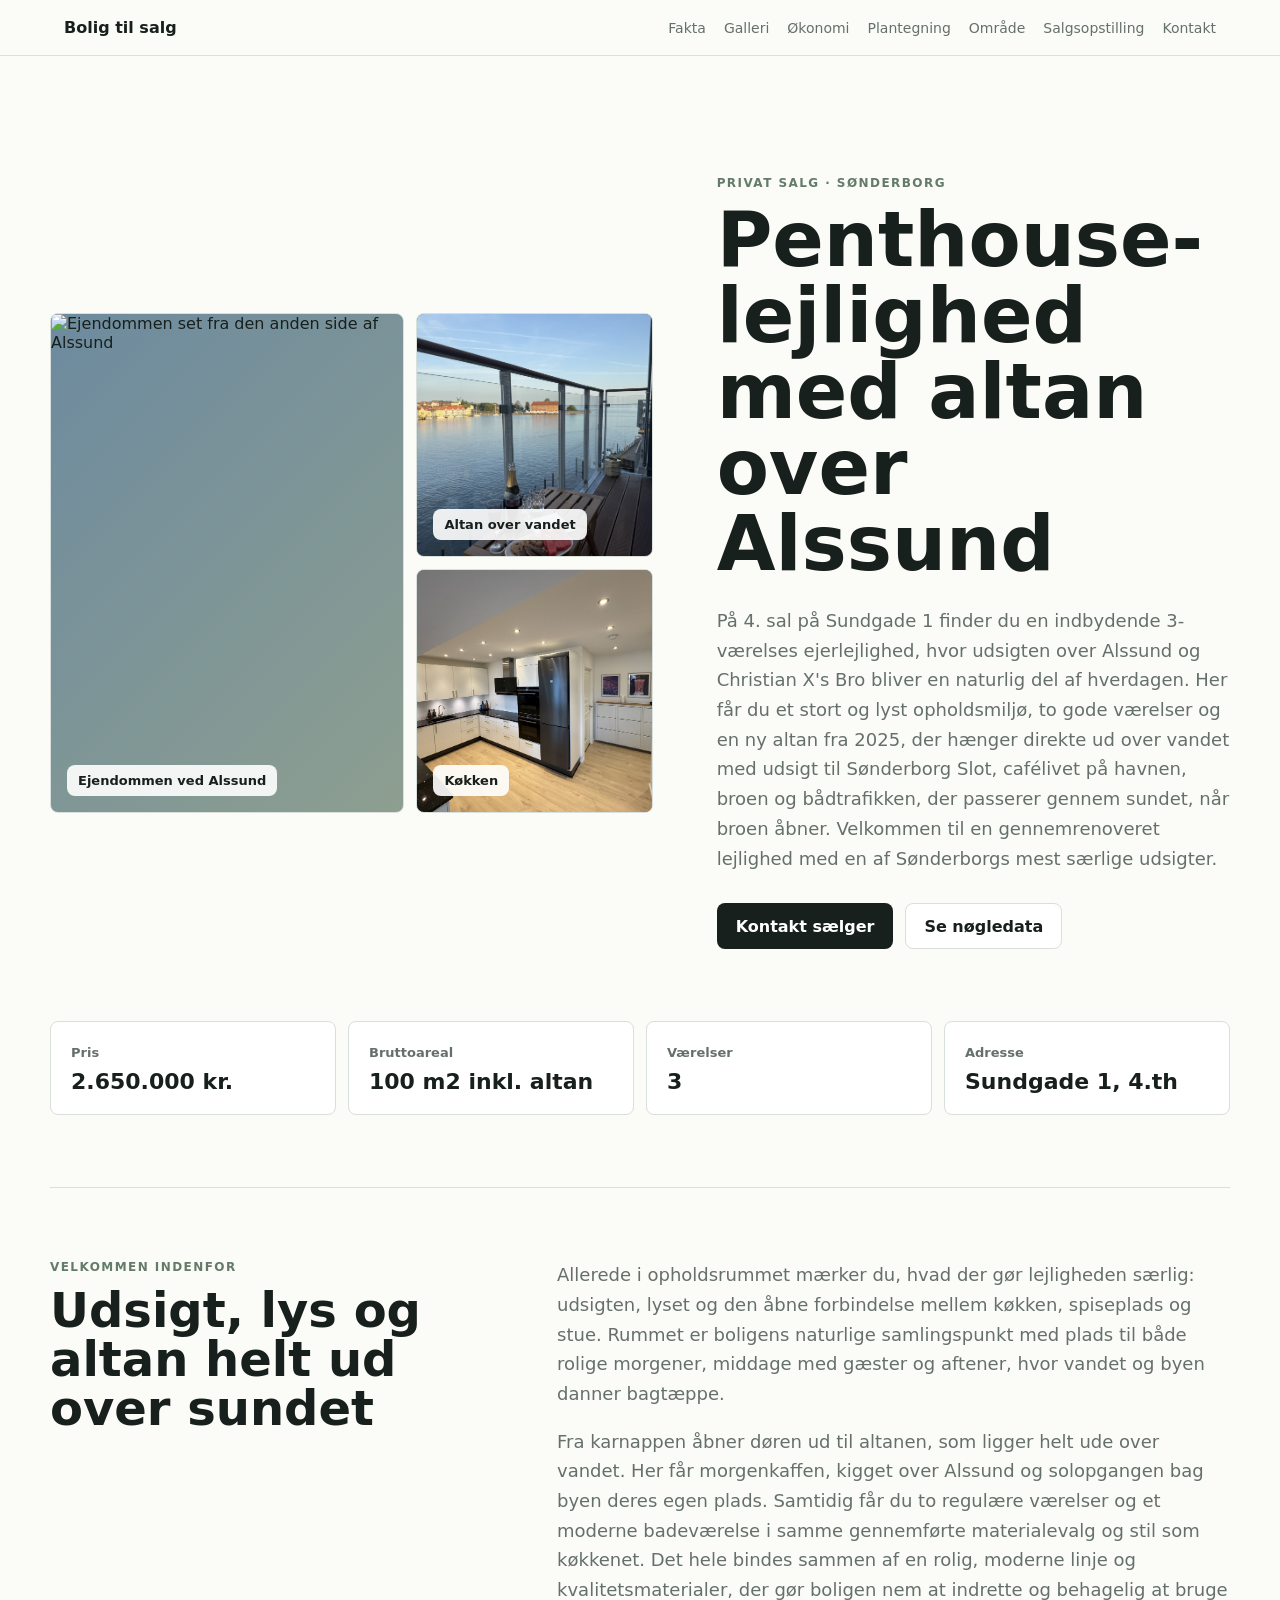
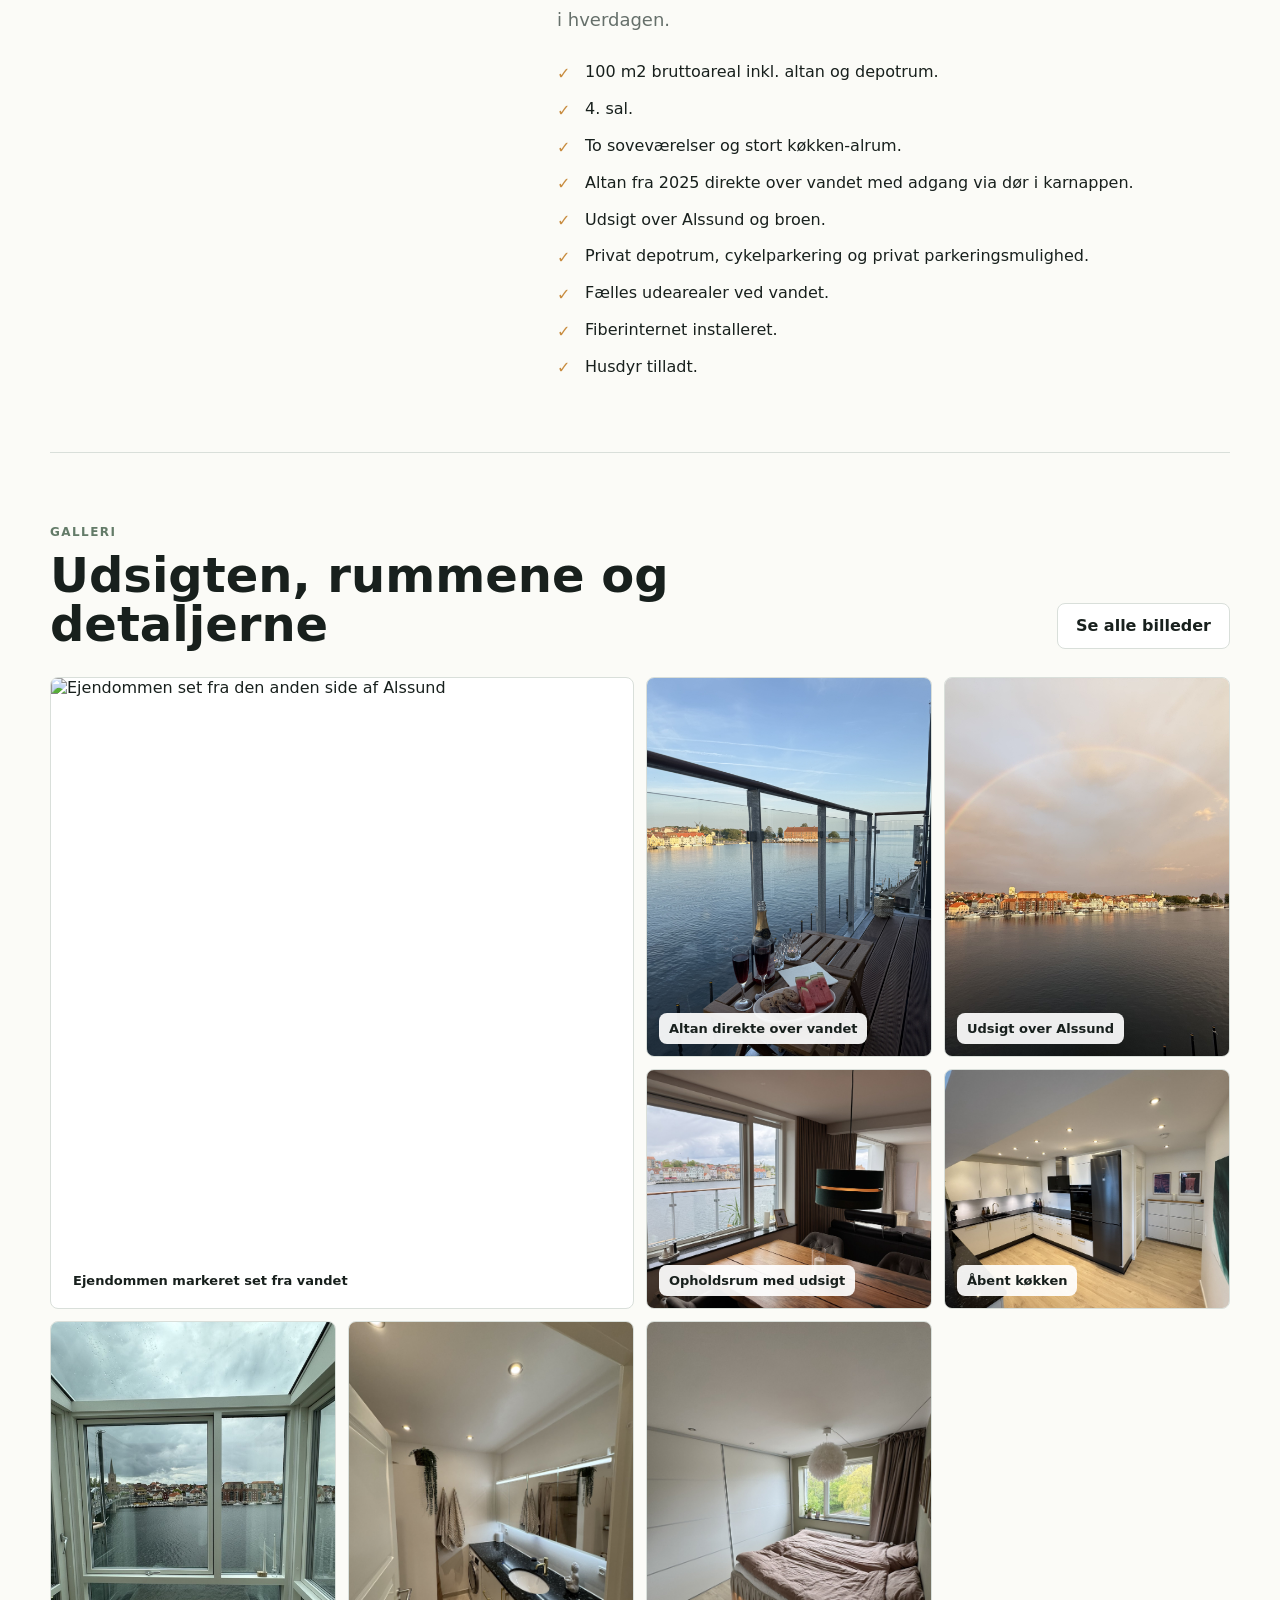
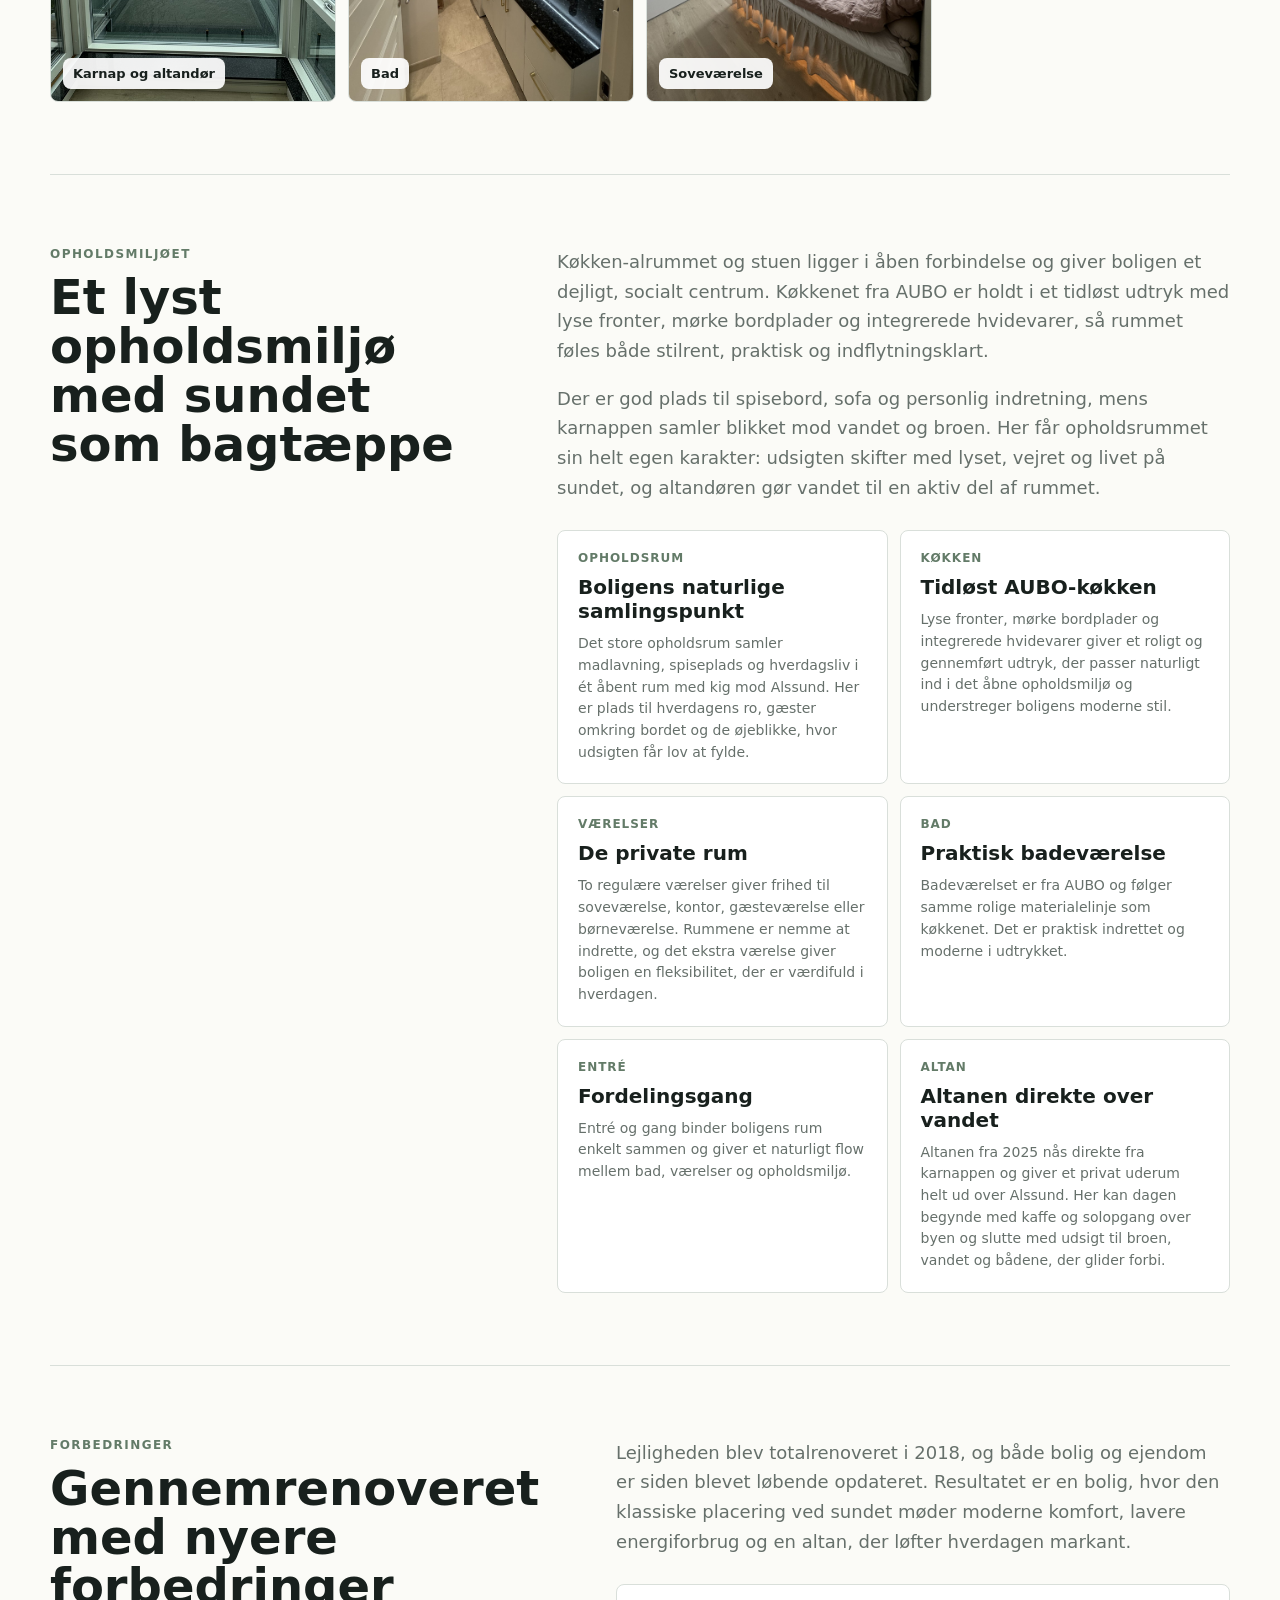
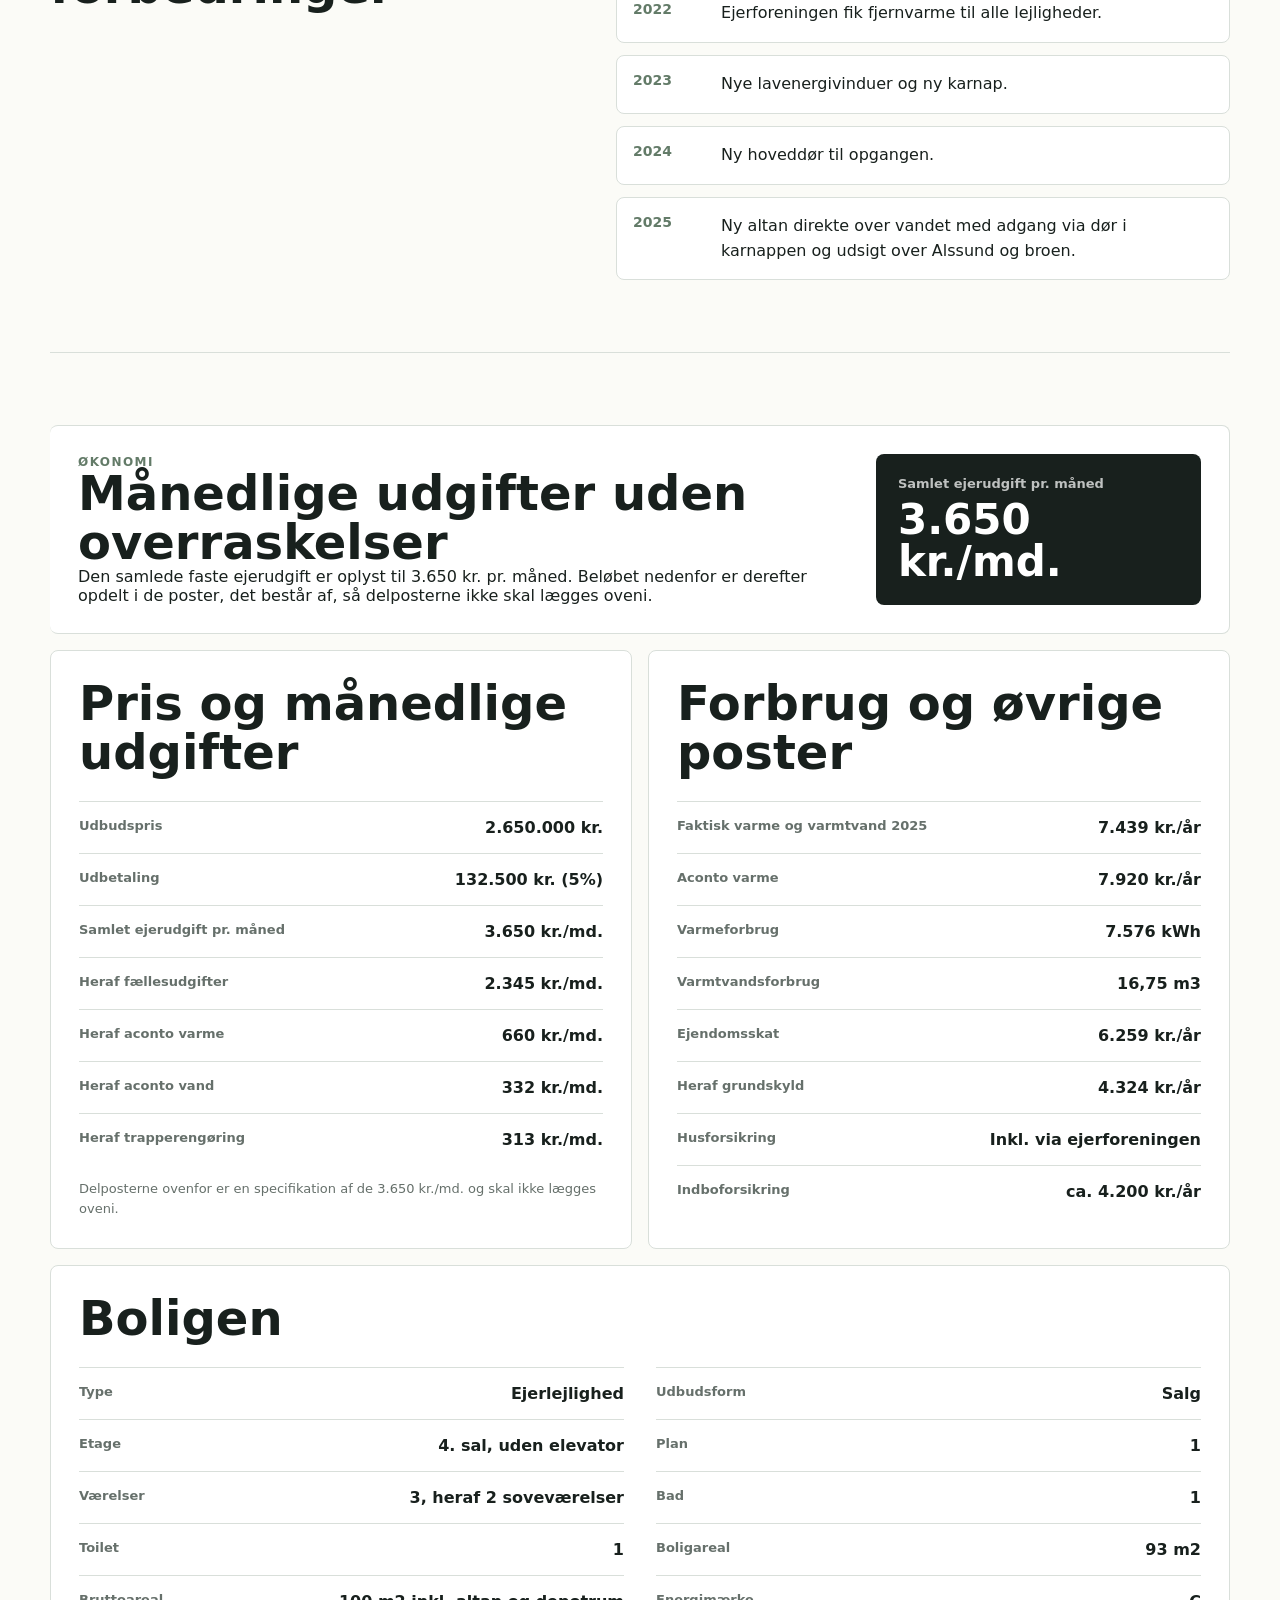
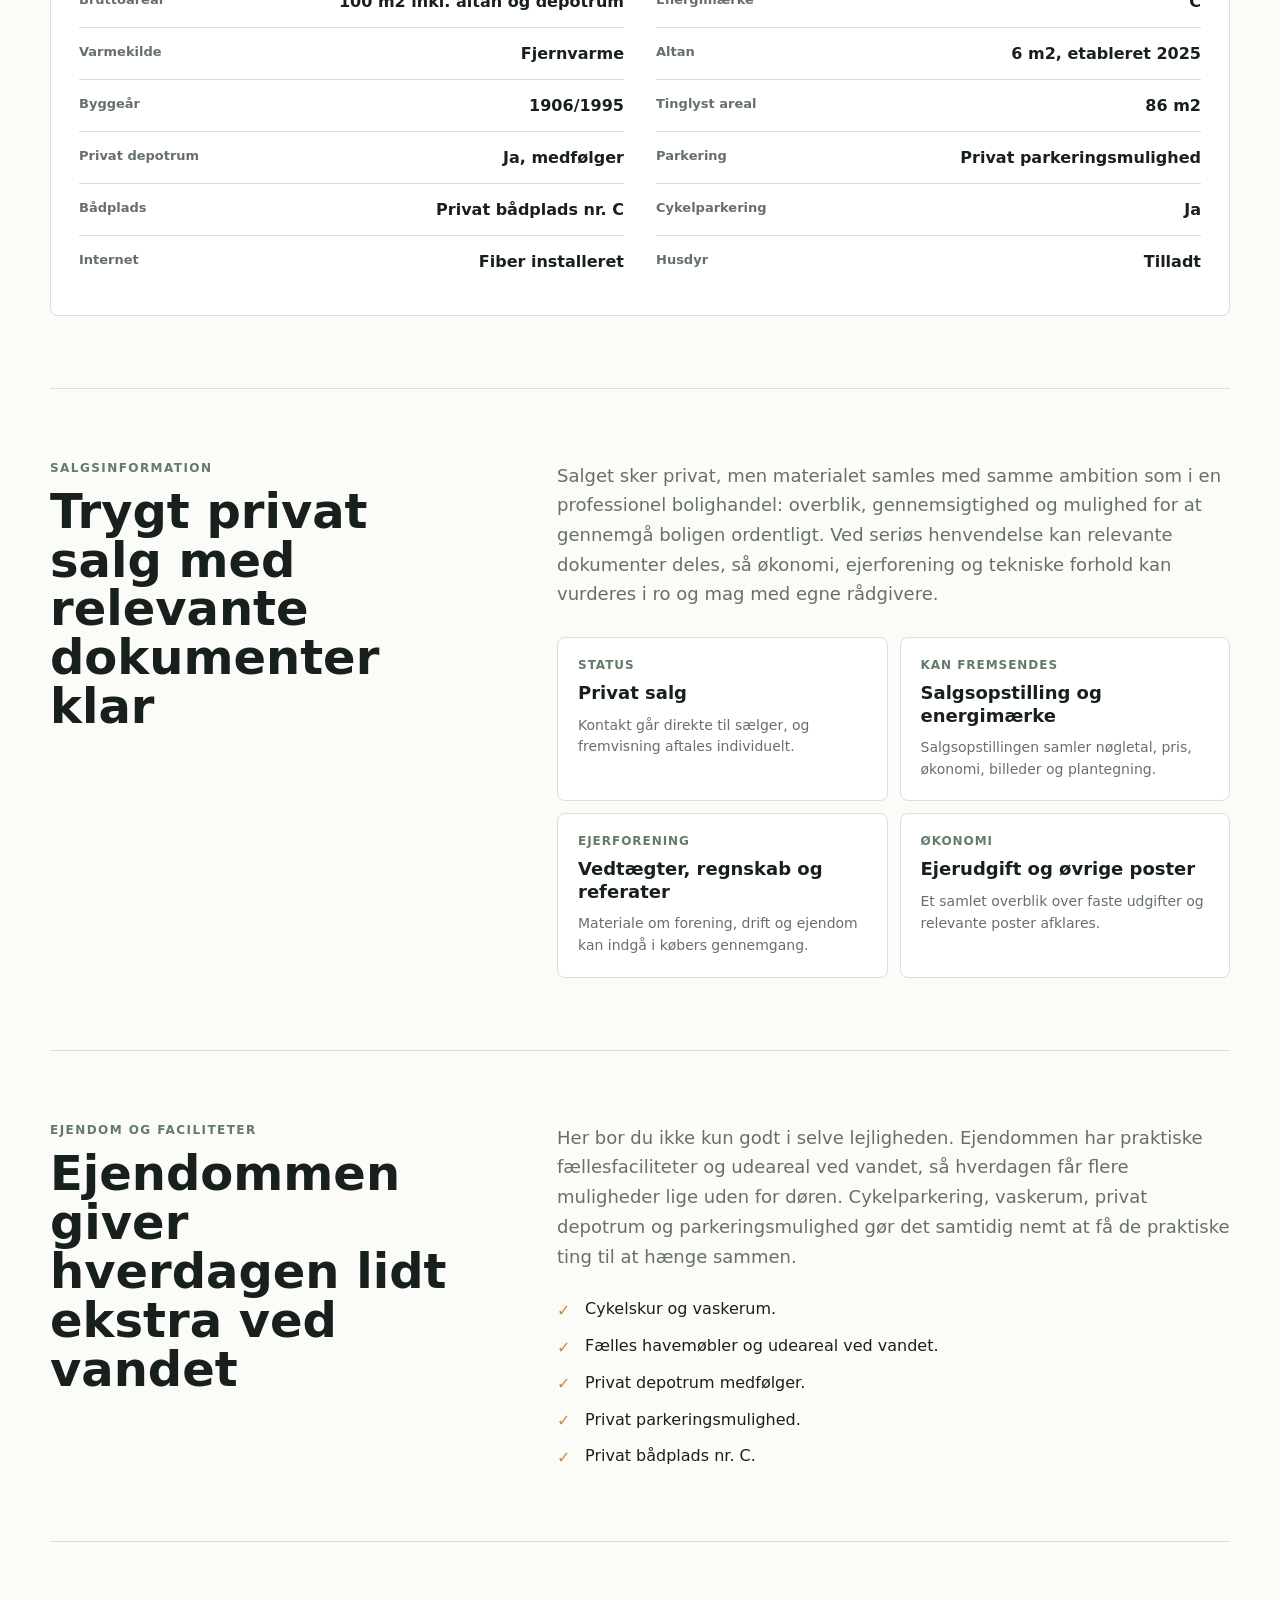
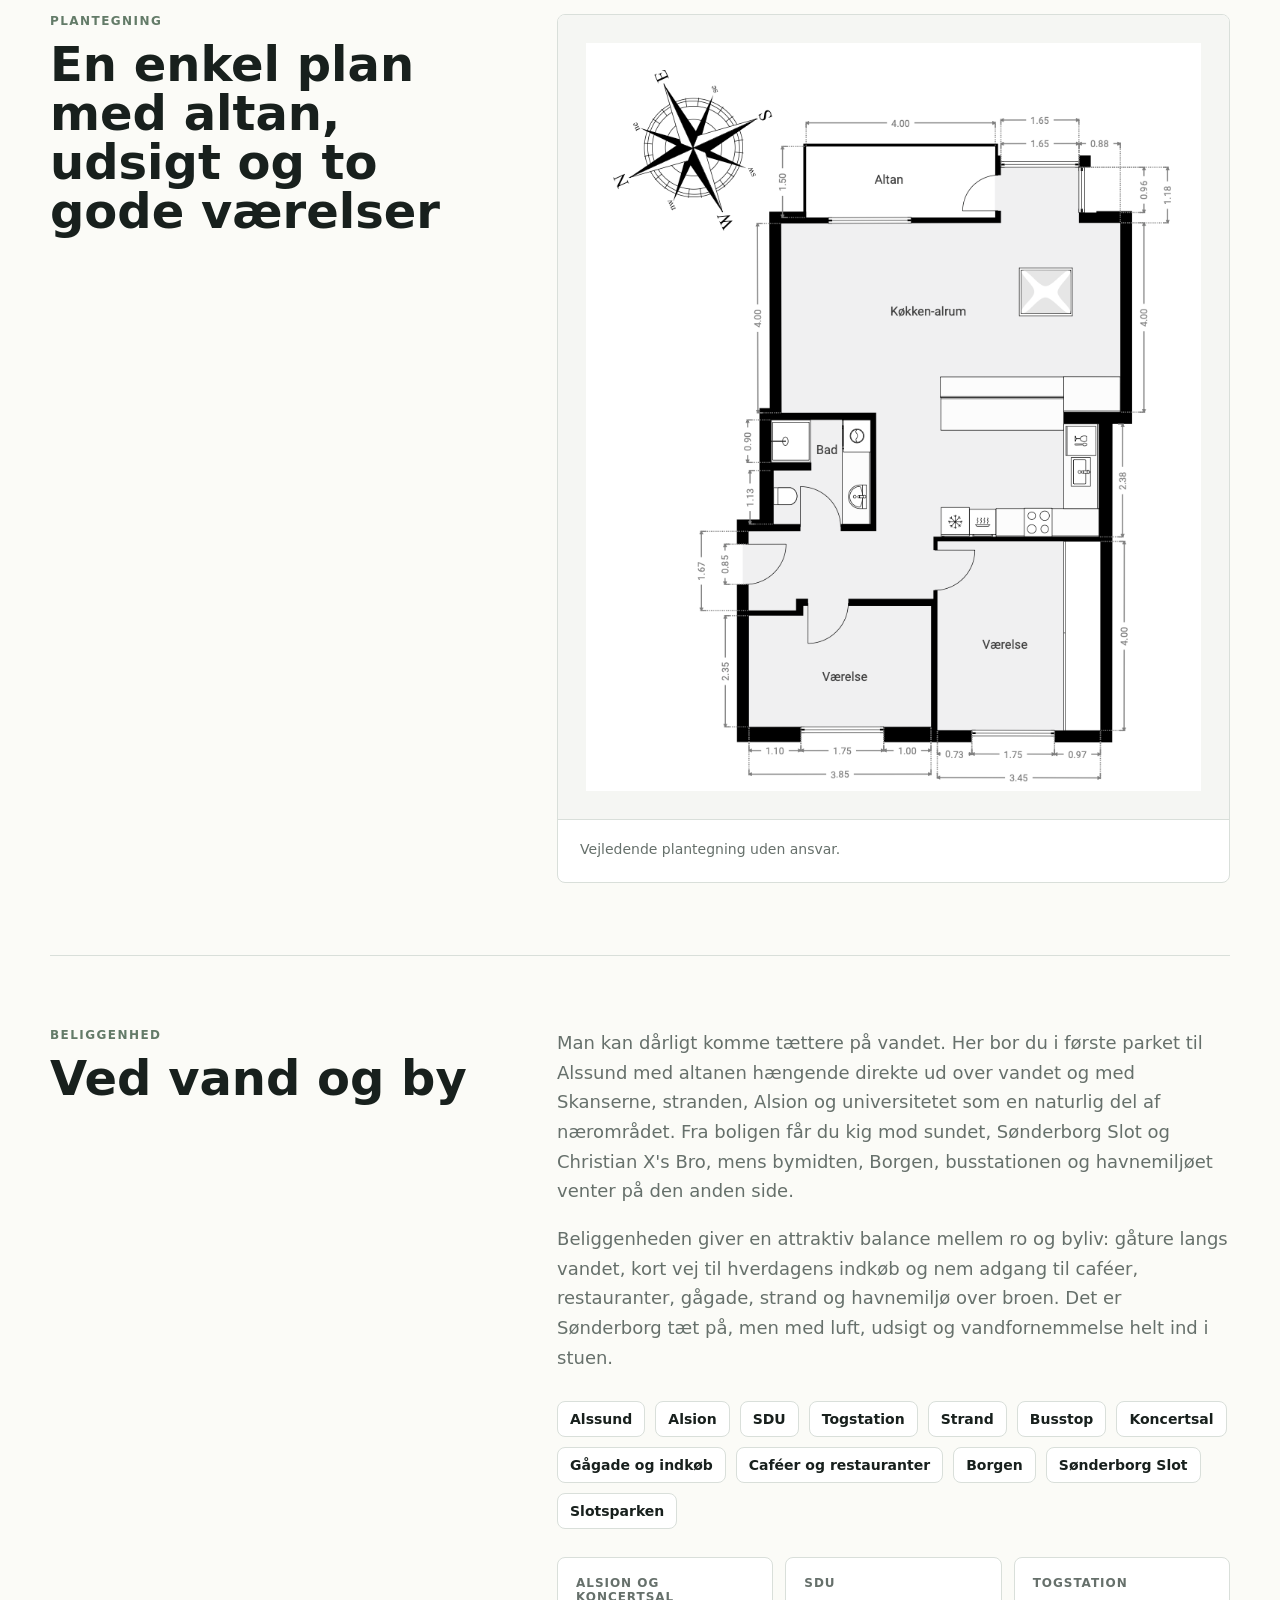
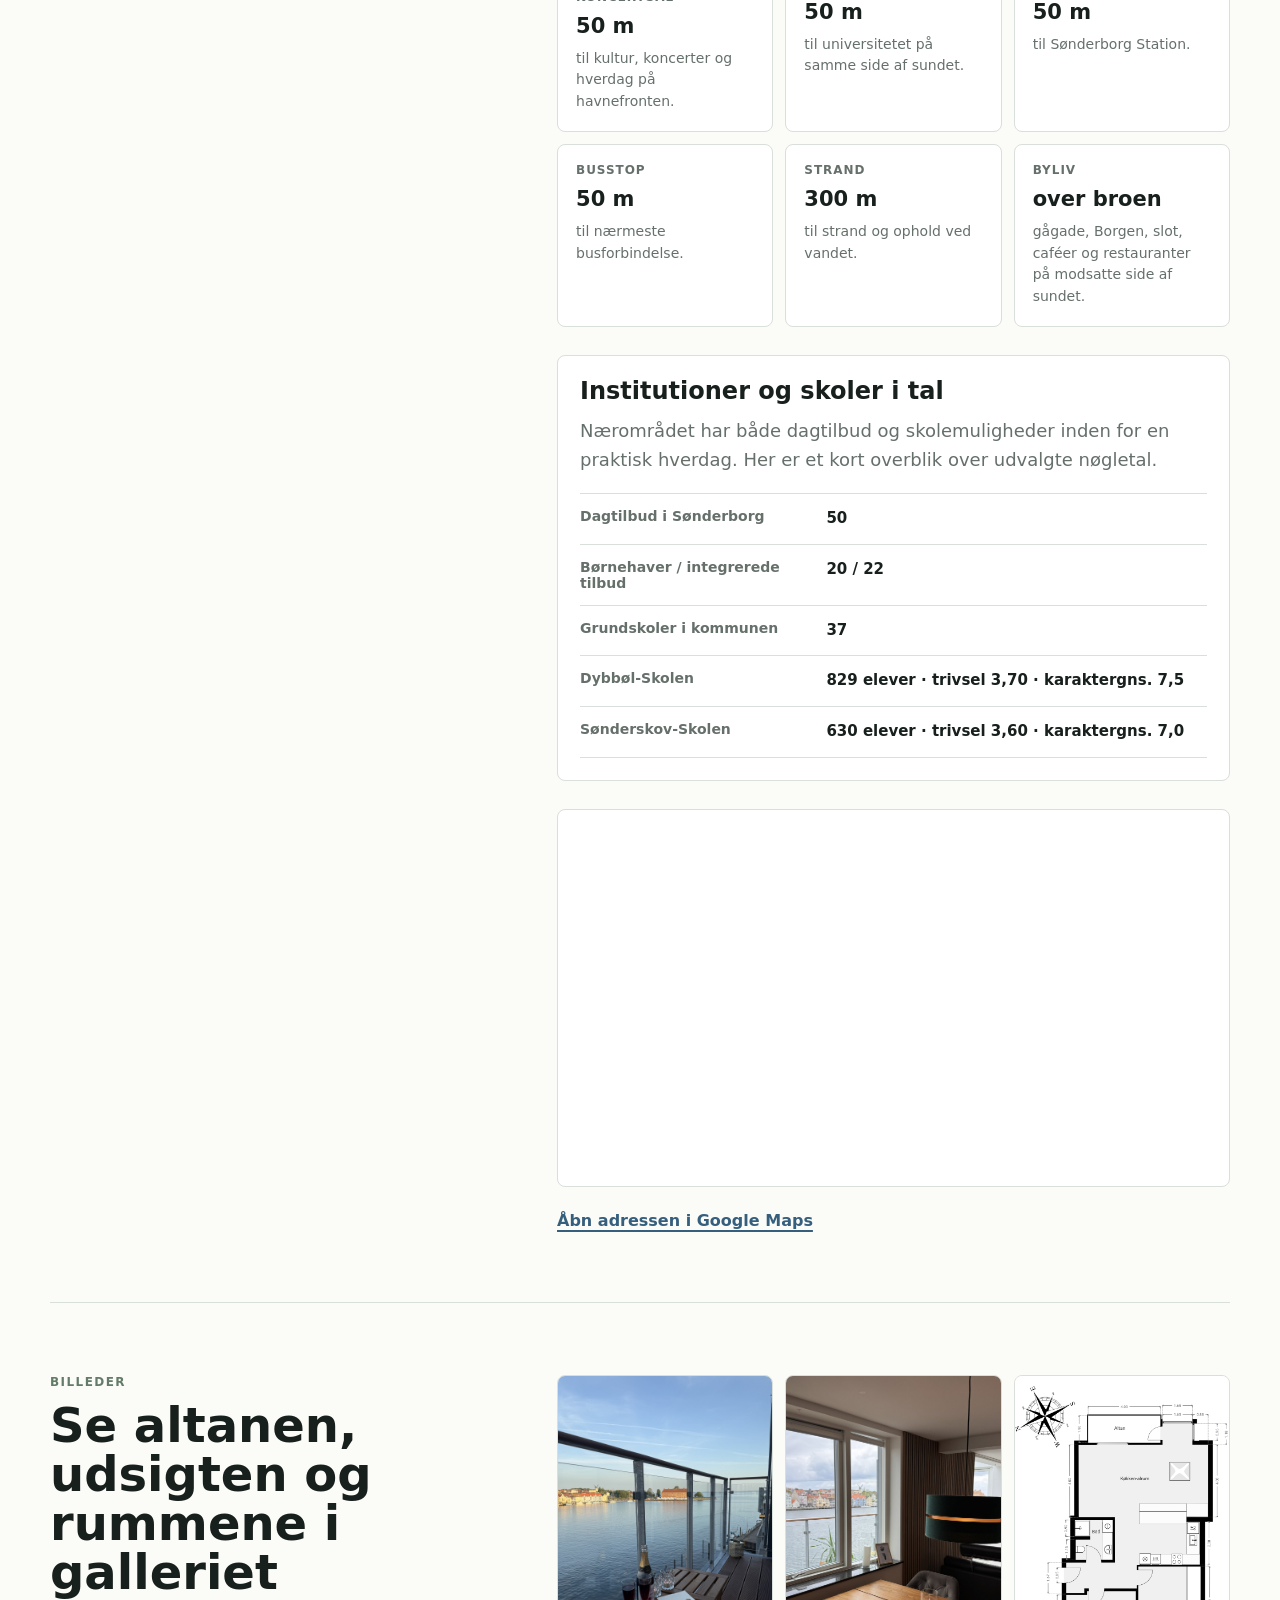
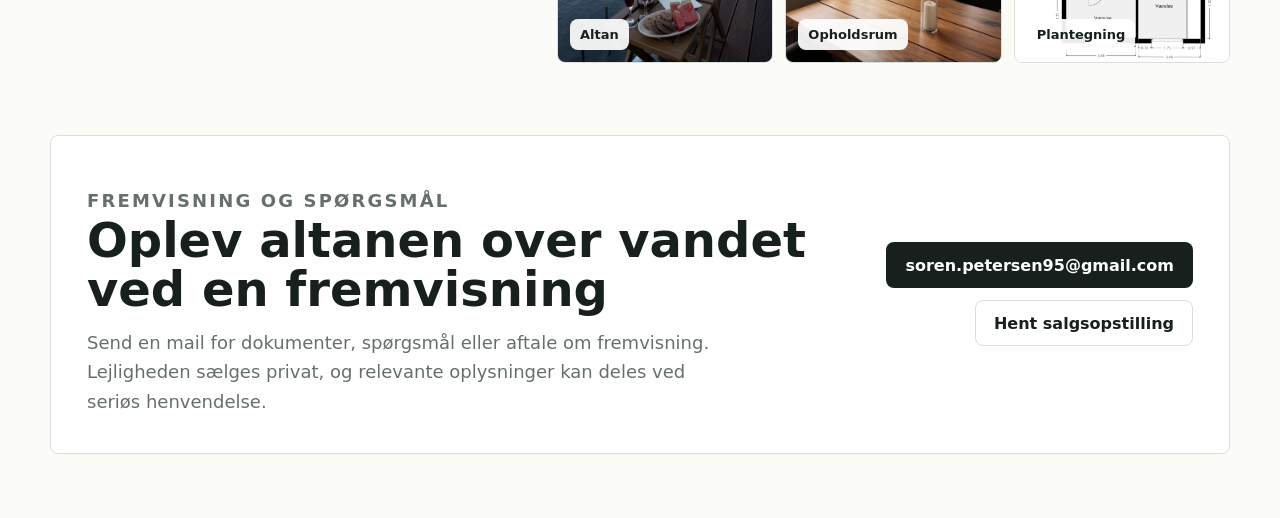
==== commit afa060a7: "salgsopstilling inkluderet" ====
--- a/index.html
+++ b/index.html
@@ -5,7 +5,7 @@
   <meta name="viewport" content="width=device-width, initial-scale=1" />
   <meta name="description" content="Privat salg af ejerlejlighed på Sundgade 1, 4.th i Sønderborg." />
   <title>Sundgade 1, 4.th | Lejlighed til salg</title>
-  <link rel="stylesheet" href="style.css?v=2026-05-19" />
+  <link rel="stylesheet" href="style.css?v=2026-05-19-2" />
 </head>
 <body>
   <header class="site-header">
@@ -16,6 +16,7 @@
       <a href="#oekonomi">Økonomi</a>
       <a href="#plantegning">Plantegning</a>
       <a href="#omraade">Område</a>
+      <a href="salgsopstilling-sundgade-1.pdf" download>Salgsopstilling</a>
       <a href="#kontakt">Kontakt</a>
     </nav>
   </header>
@@ -457,7 +458,7 @@
           <article>
             <span>Kan fremsendes</span>
             <strong>Salgsopstilling og energimærke</strong>
-            <p>Deles ved seriøs interesse, så nøgletal kan gennemgås ordentligt.</p>
+            <p>Salgsopstillingen samler nøgletal, pris, økonomi, billeder og plantegning.</p>
           </article>
           <article>
             <span>Ejerforening</span>
@@ -649,7 +650,10 @@
           deles ved seriøs henvendelse.
         </p>
       </div>
-      <a class="button primary" href="mailto:soren.petersen95@gmail.com">soren.petersen95@gmail.com</a>
+      <div class="contact-actions">
+        <a class="button primary" href="mailto:soren.petersen95@gmail.com">soren.petersen95@gmail.com</a>
+        <a class="button secondary" href="salgsopstilling-sundgade-1.pdf" download>Hent salgsopstilling</a>
+      </div>
     </section>
 
   </main>
--- a/style.css
+++ b/style.css
@@ -847,6 +847,13 @@
   margin: 14px 0 0;
 }
 
+.contact-actions {
+  display: flex;
+  flex-wrap: wrap;
+  justify-content: flex-end;
+  gap: 12px;
+}
+
 .disclaimer {
   margin-top: 24px;
   padding: 24px 0 0;
@@ -891,7 +898,8 @@
     grid-template-columns: 1fr;
   }
 
-  .contact {
+  .contact,
+  .contact-actions {
     align-items: flex-start;
     flex-direction: column;
   }
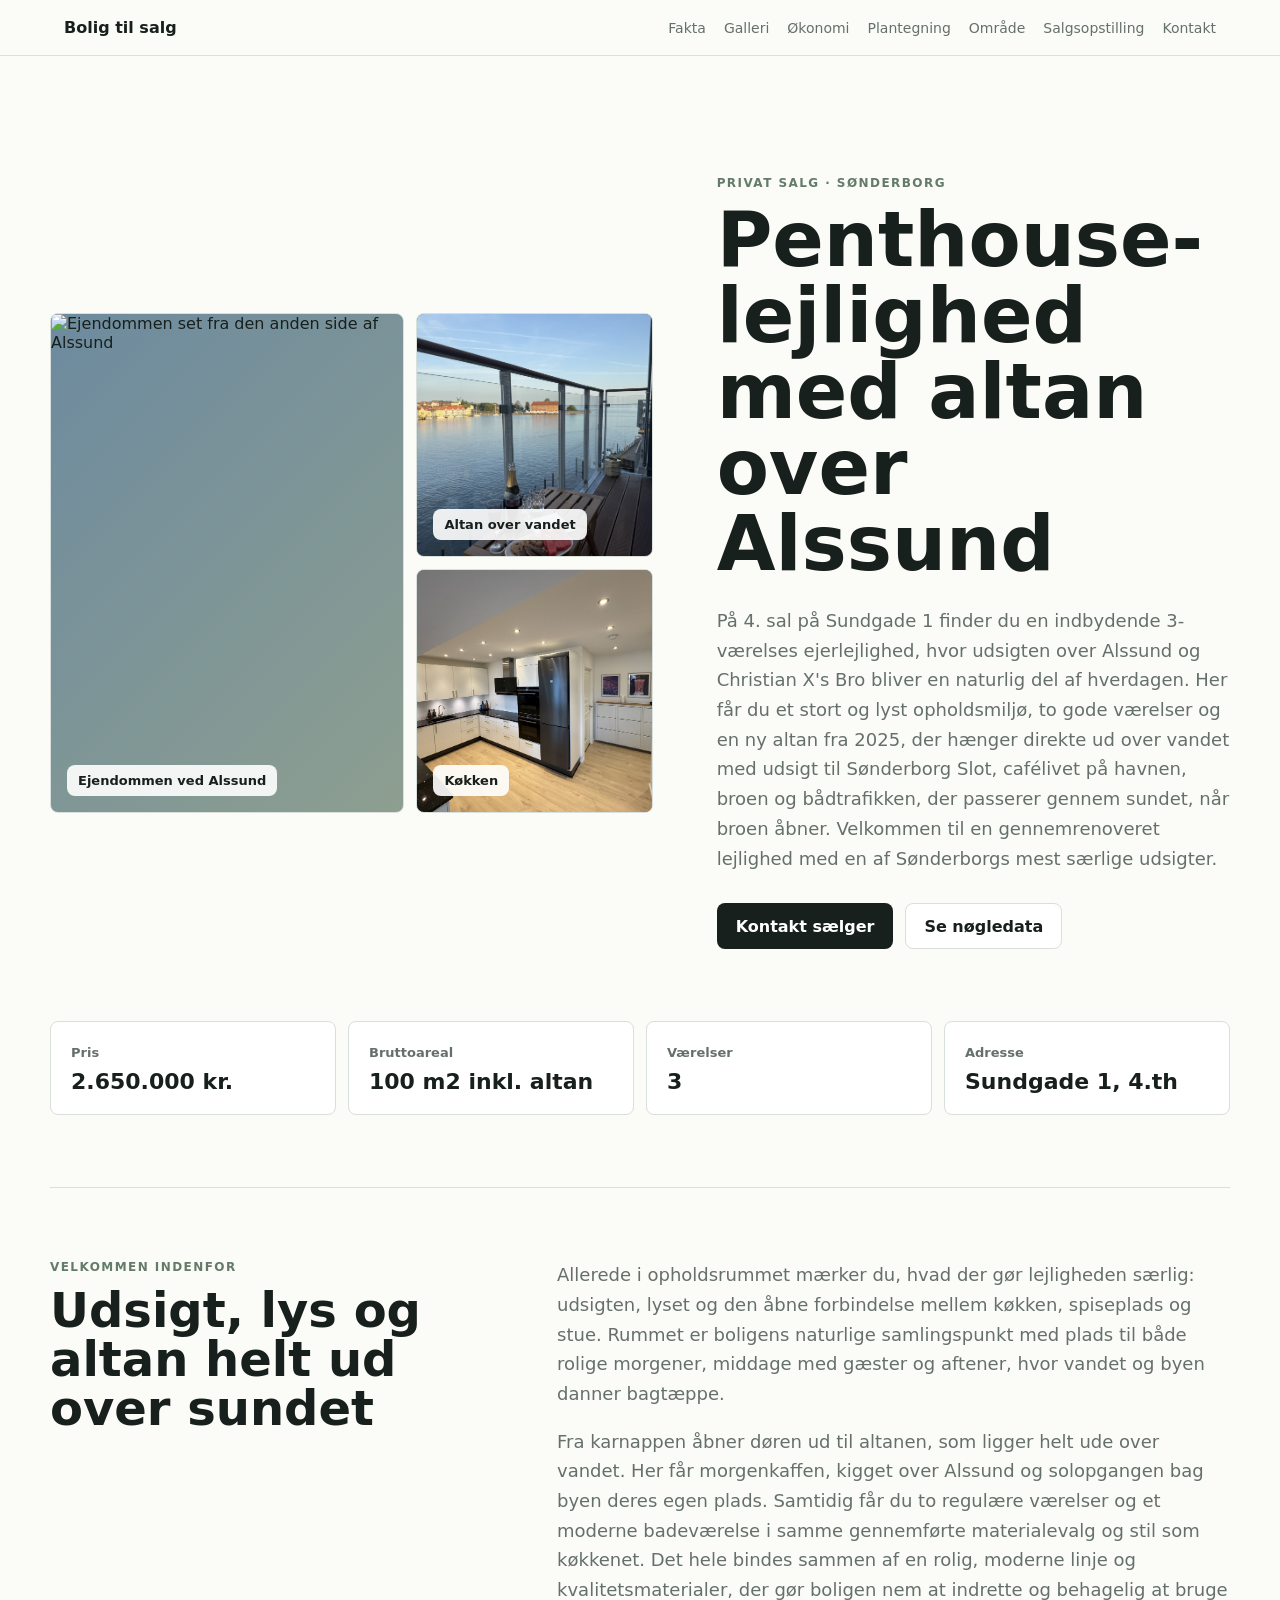
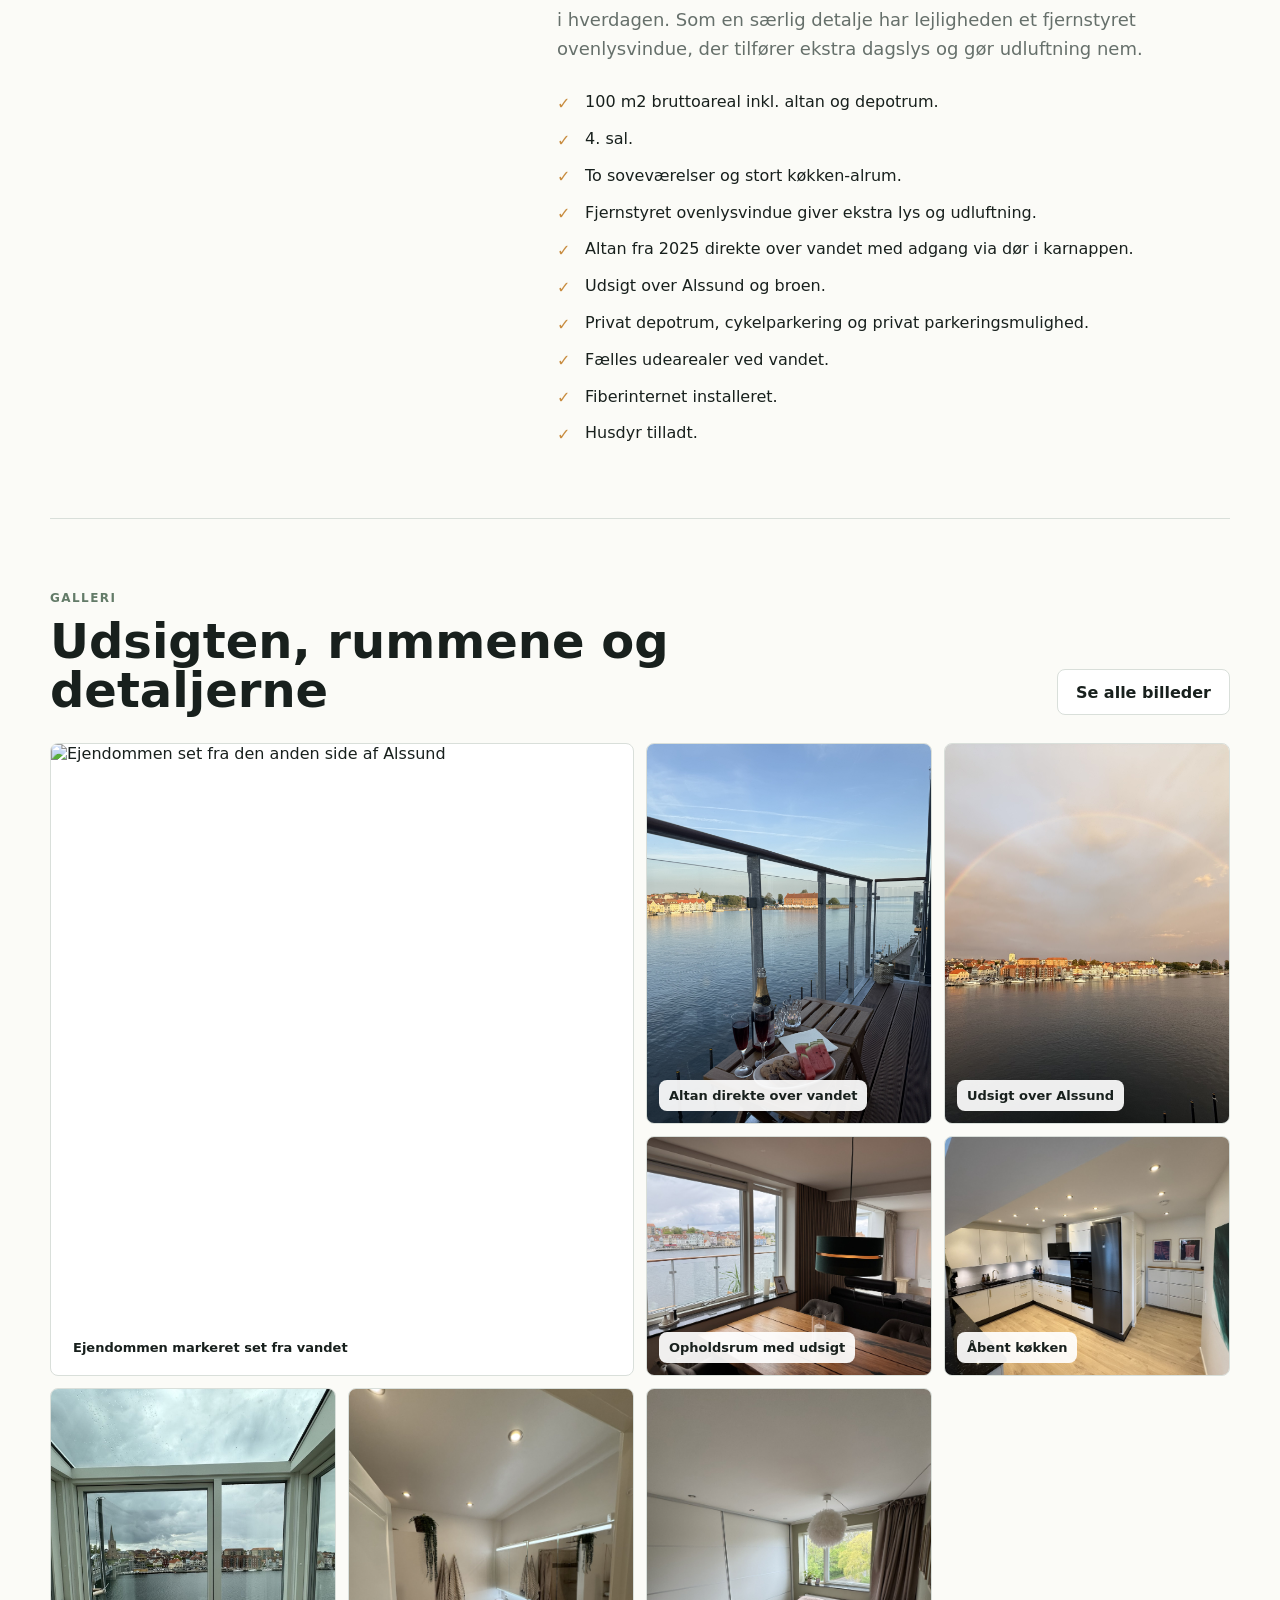
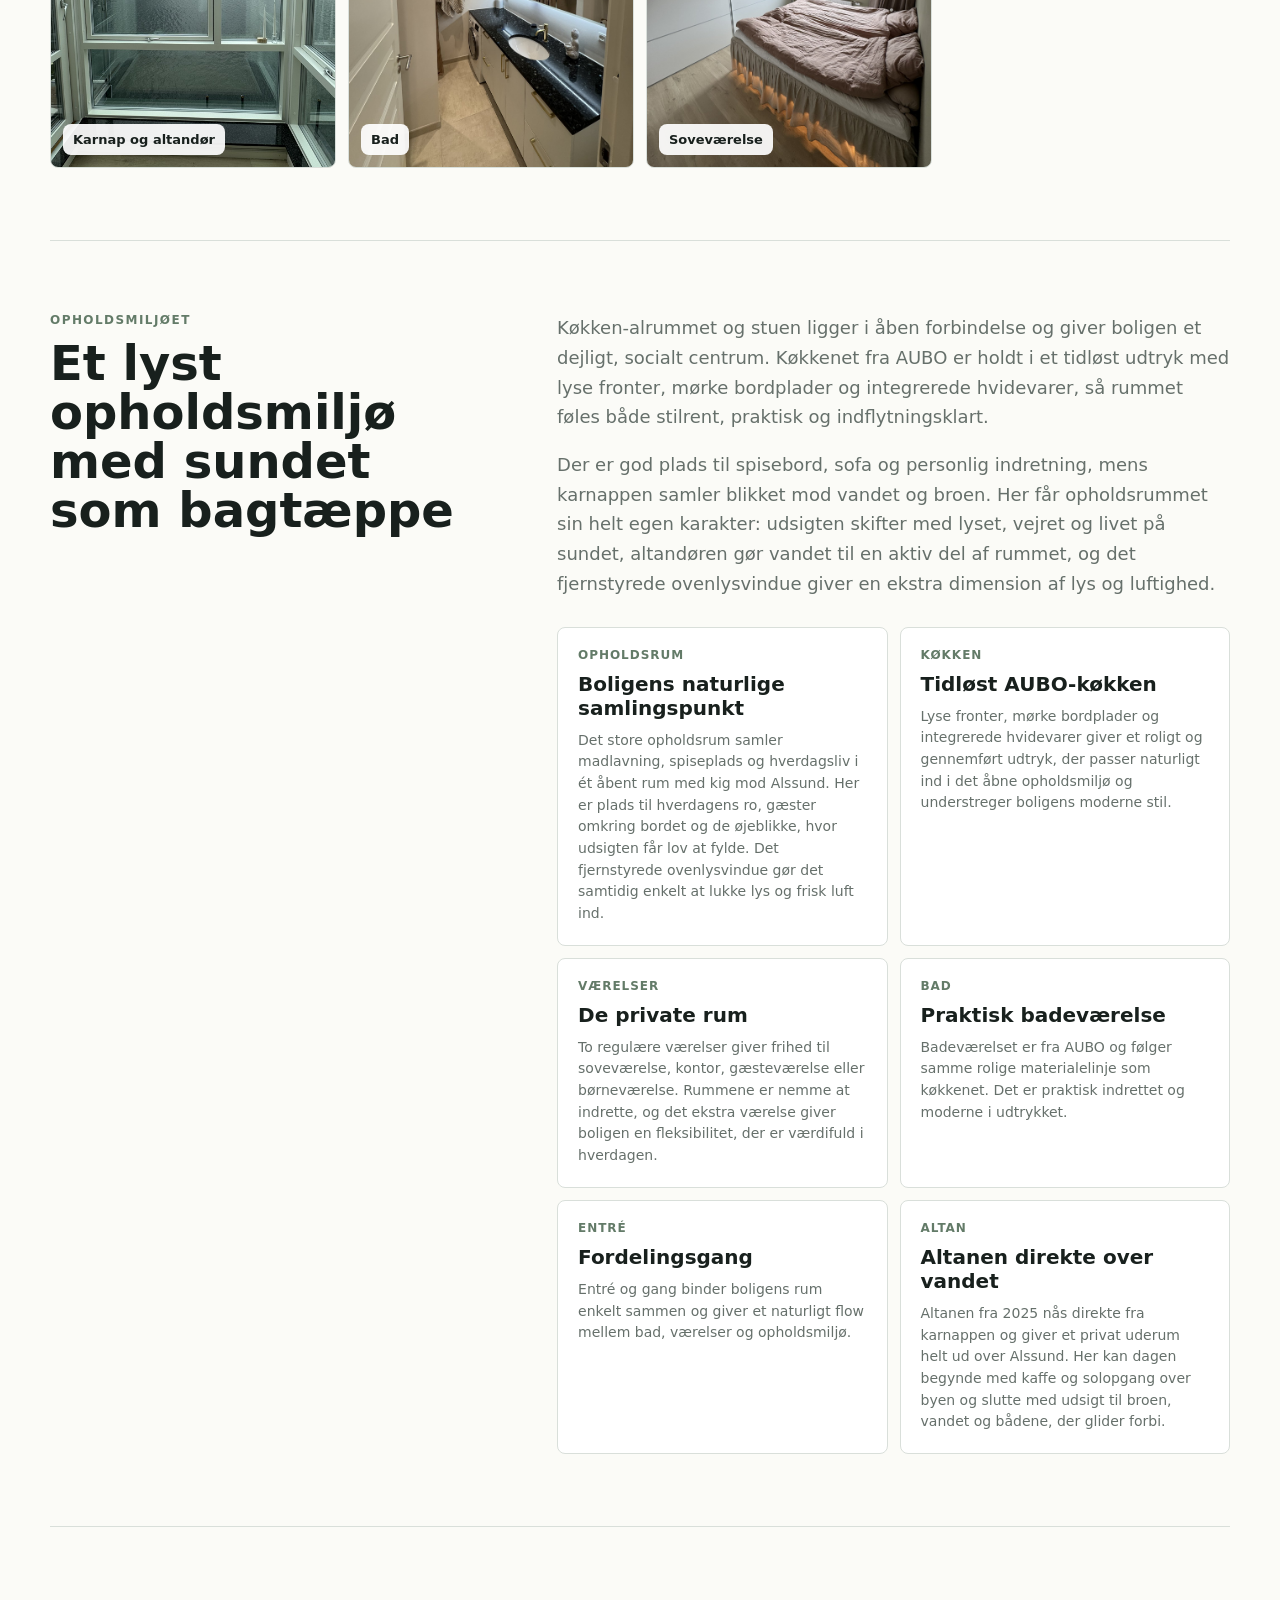
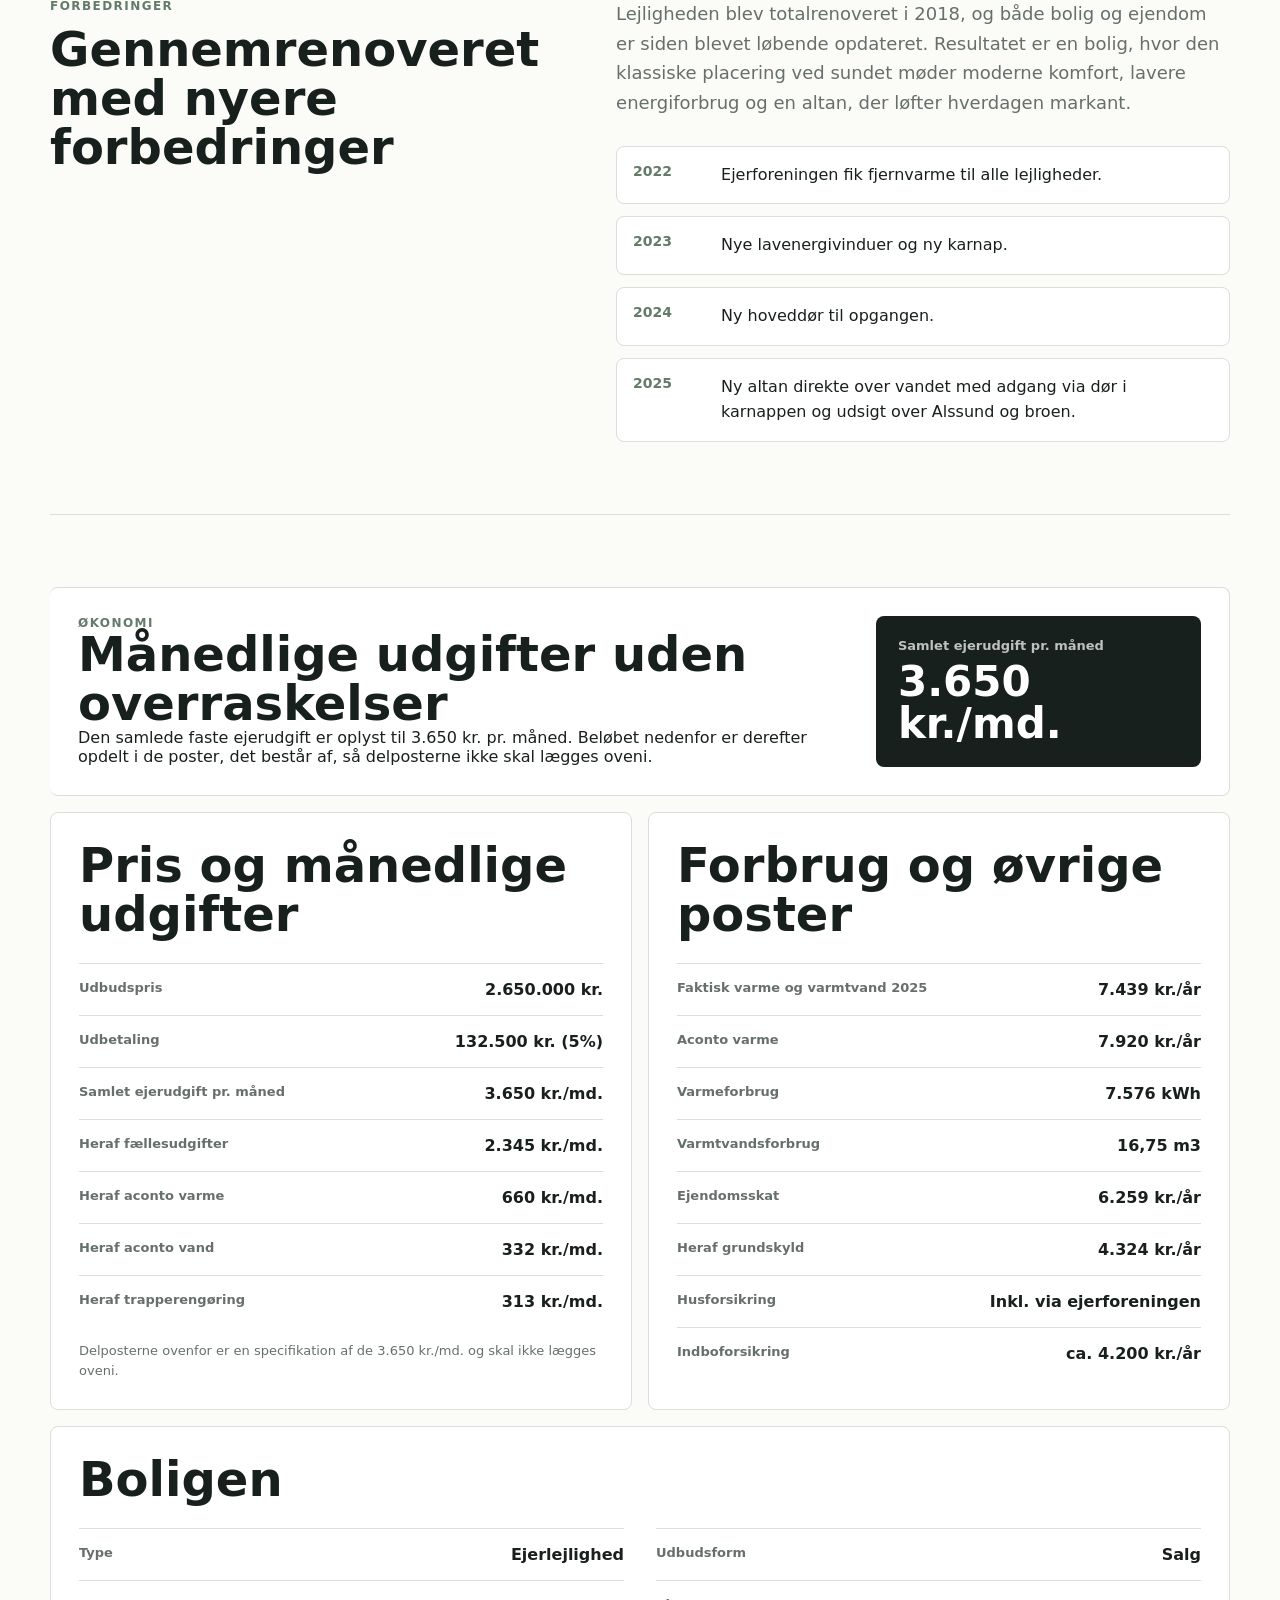
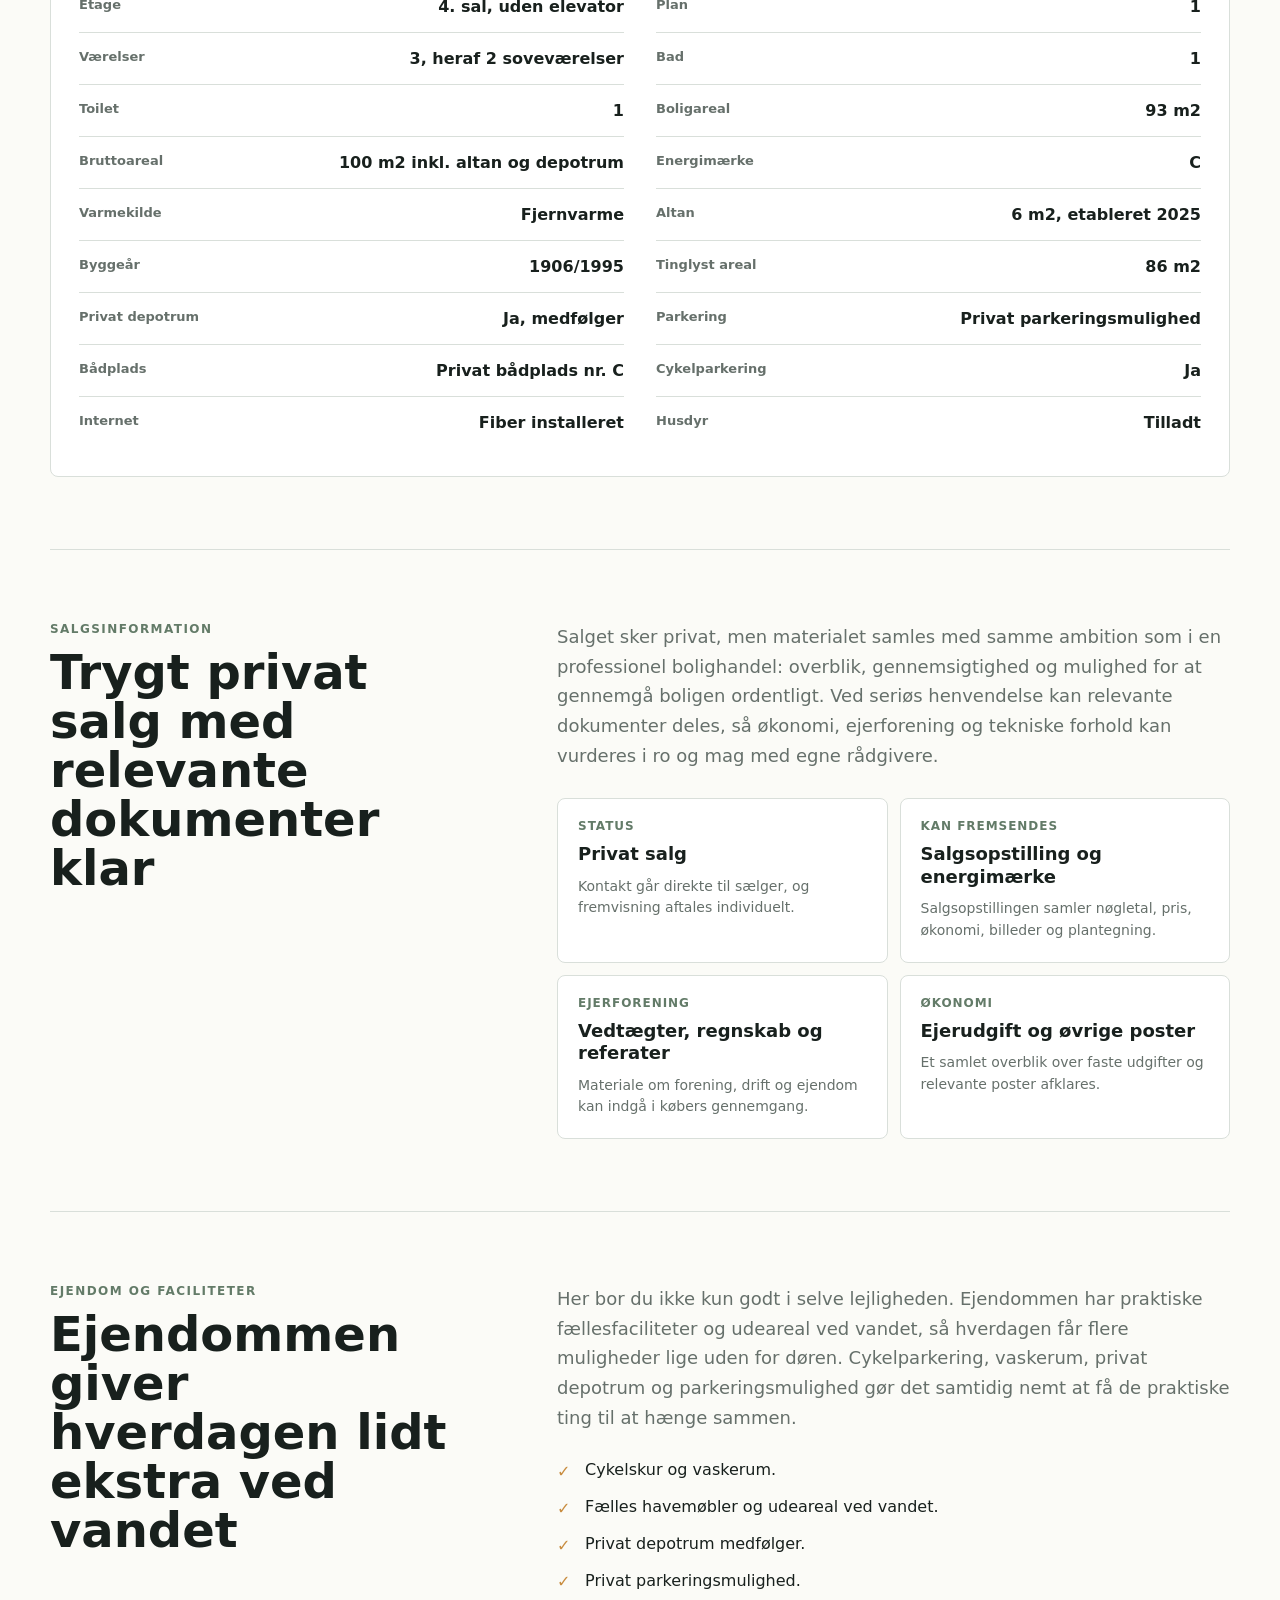
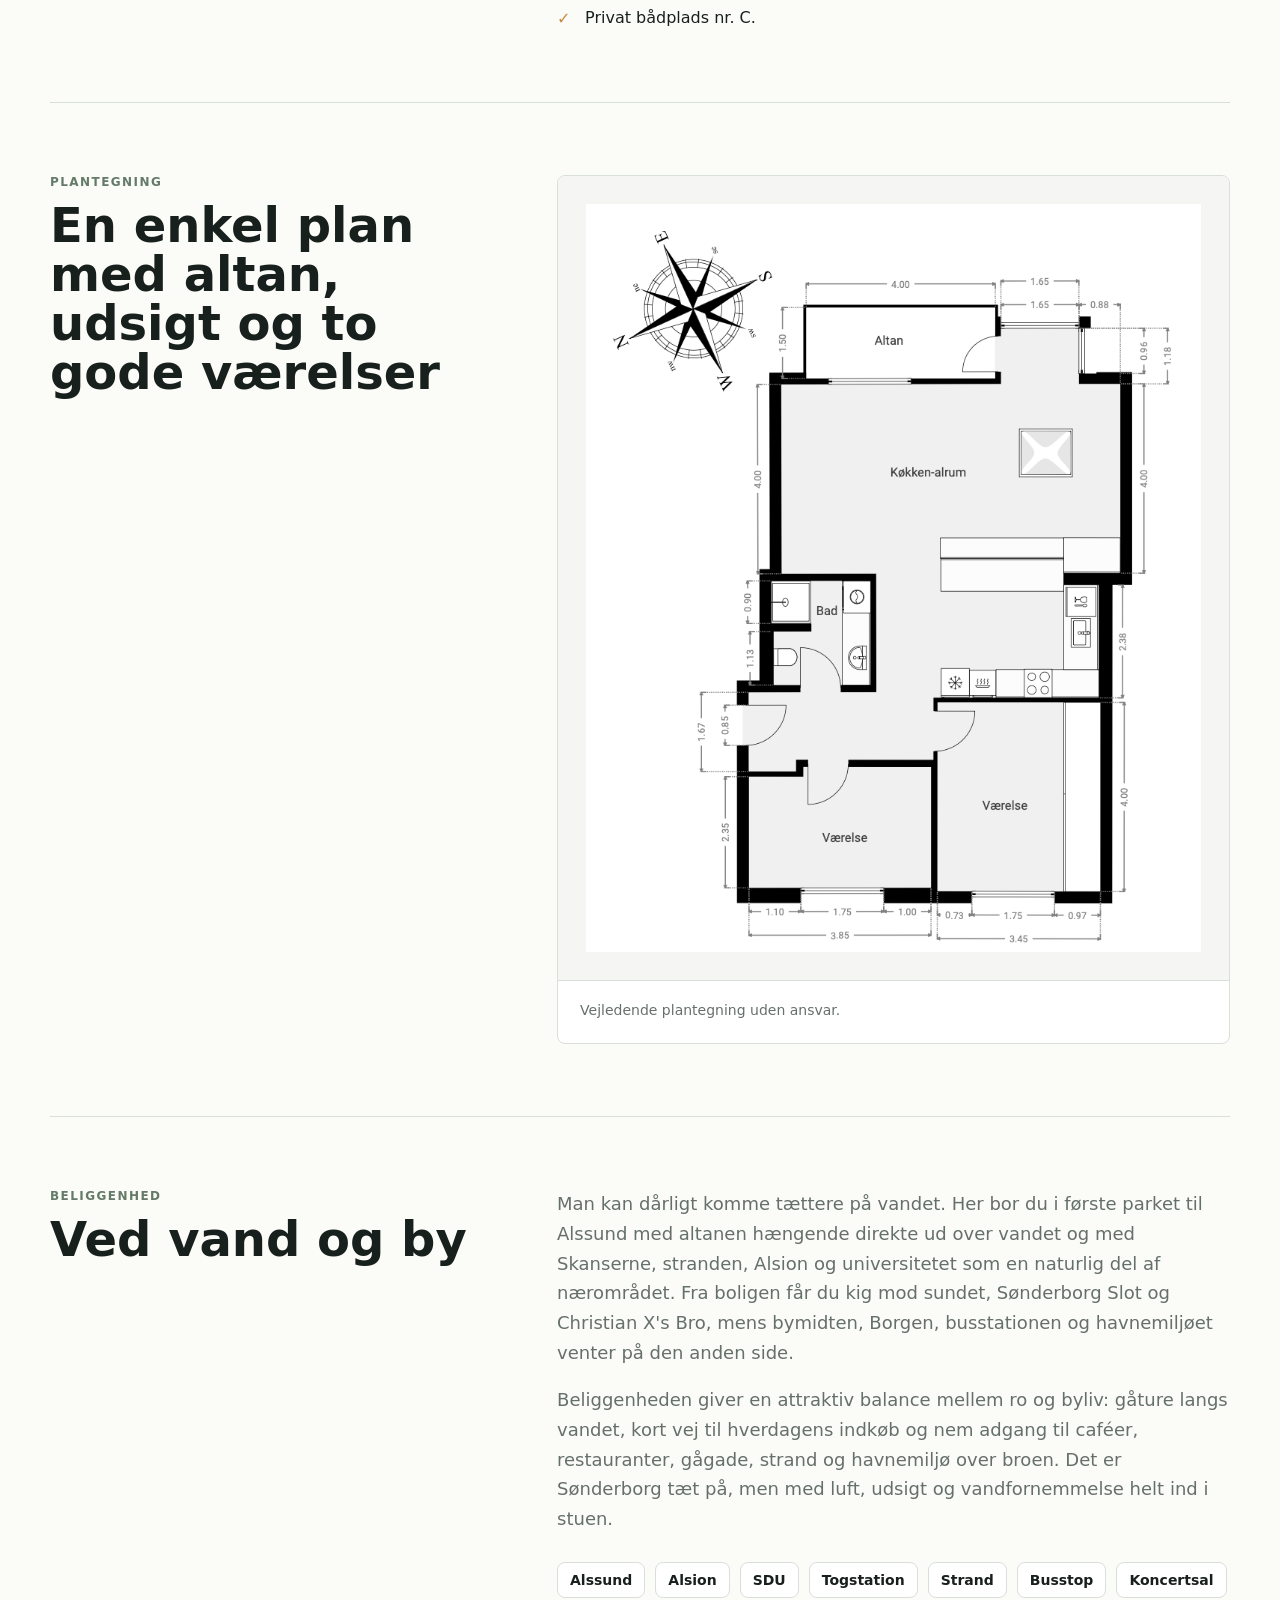
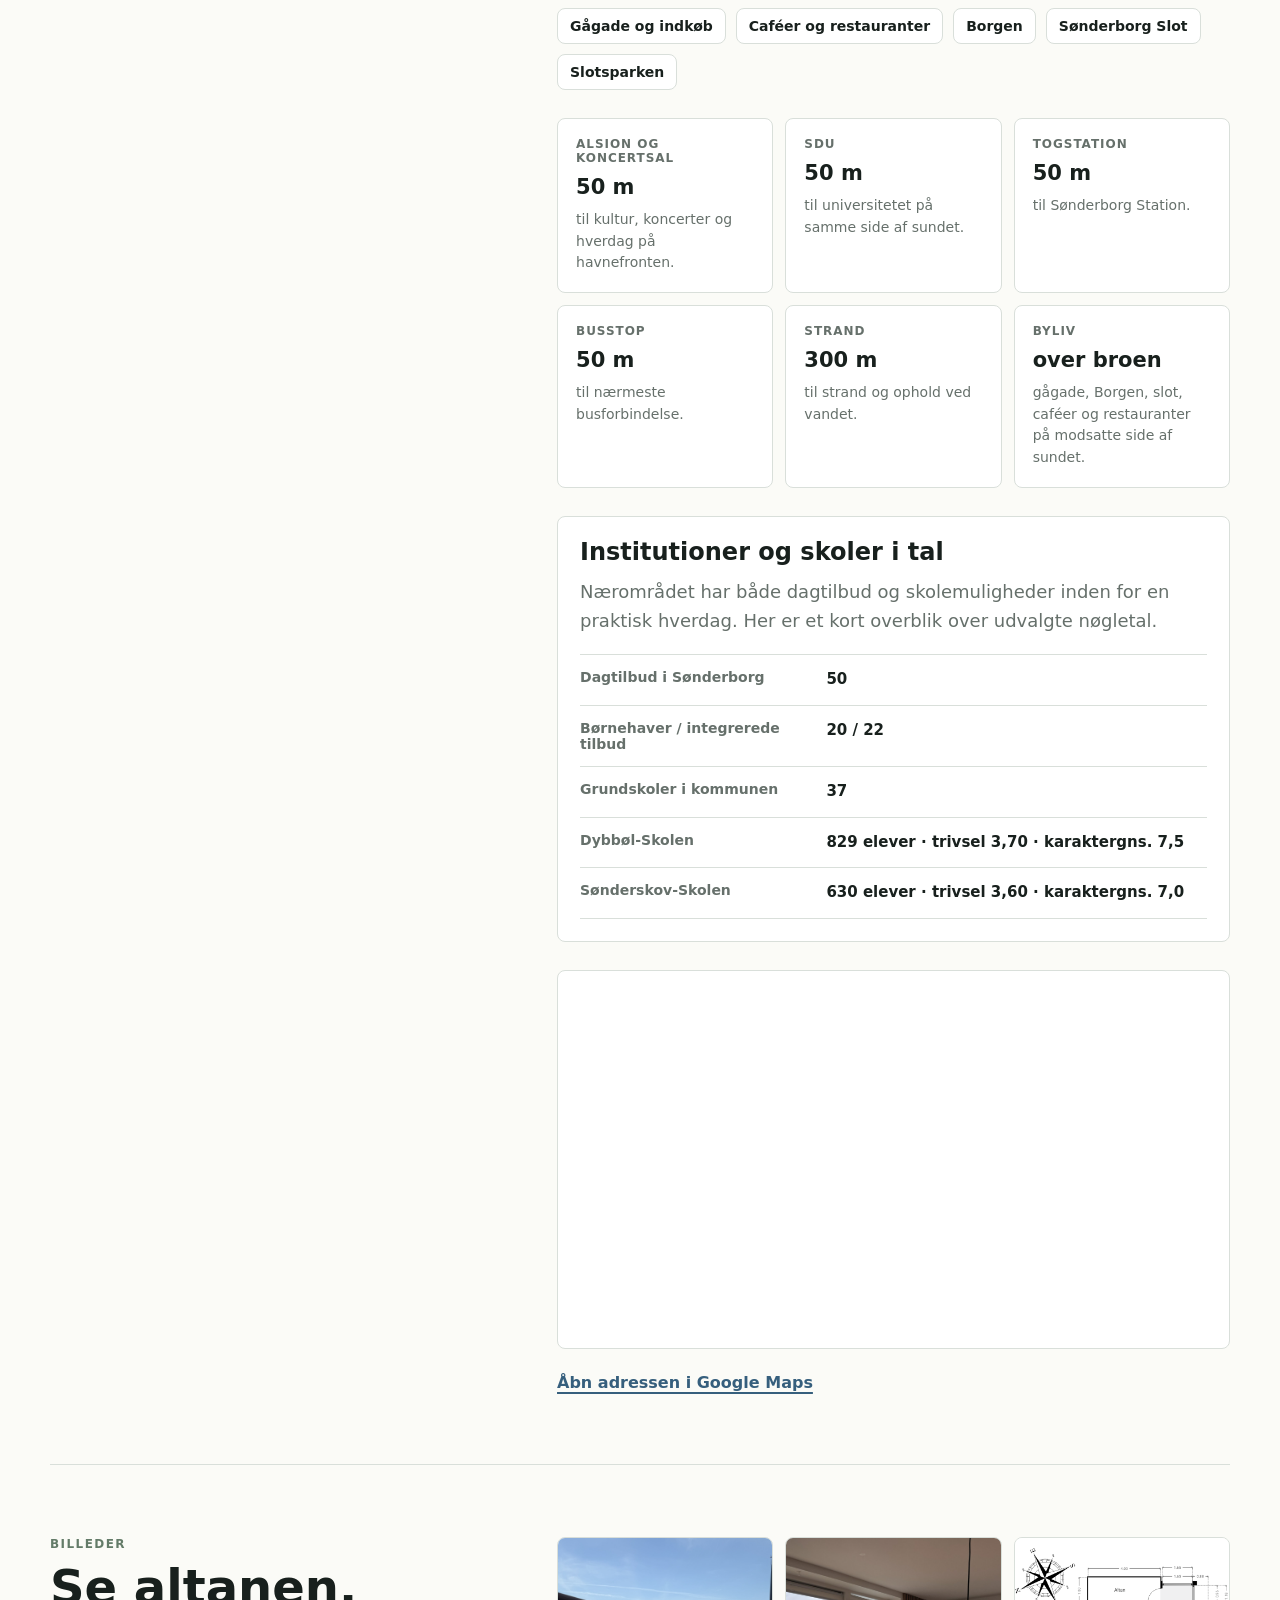
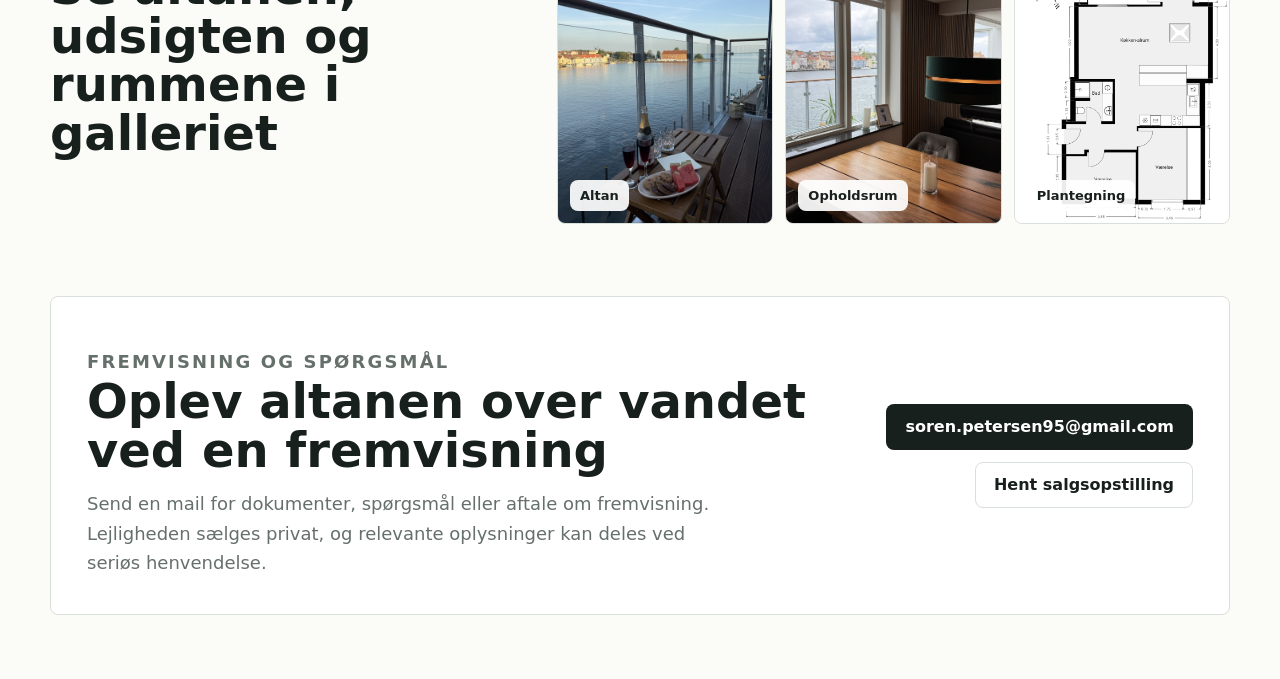
==== commit e8065a9b: "ovenlysvindue" ====
--- a/index.html
+++ b/index.html
@@ -97,12 +97,15 @@
           moderne badeværelse i samme gennemførte materialevalg og stil som
           køkkenet. Det hele bindes sammen af en rolig, moderne linje og
           kvalitetsmaterialer, der gør boligen nem at indrette og behagelig at
-          bruge i hverdagen.
+          bruge i hverdagen. Som en særlig detalje har lejligheden et
+          fjernstyret ovenlysvindue, der tilfører ekstra dagslys og gør
+          udluftning nem.
         </p>
         <ul class="check-list">
           <li>100 m2 bruttoareal inkl. altan og depotrum.</li>
           <li>4. sal.</li>
           <li>To soveværelser og stort køkken-alrum.</li>
+          <li>Fjernstyret ovenlysvindue giver ekstra lys og udluftning.</li>
           <li>Altan fra 2025 direkte over vandet med adgang via dør i karnappen.</li>
           <li>Udsigt over Alssund og broen.</li>
           <li>Privat depotrum, cykelparkering og privat parkeringsmulighed.</li>
@@ -173,7 +176,9 @@
           Der er god plads til spisebord, sofa og personlig indretning, mens
           karnappen samler blikket mod vandet og broen. Her får opholdsrummet
           sin helt egen karakter: udsigten skifter med lyset, vejret og livet på
-          sundet, og altandøren gør vandet til en aktiv del af rummet.
+          sundet, altandøren gør vandet til en aktiv del af rummet, og det
+          fjernstyrede ovenlysvindue giver en ekstra dimension af lys og
+          luftighed.
         </p>
         <div class="room-grid" aria-label="Rum for rum">
           <article>
@@ -183,7 +188,8 @@
               Det store opholdsrum samler madlavning, spiseplads og hverdagsliv
               i ét åbent rum med kig mod Alssund. Her er plads til hverdagens
               ro, gæster omkring bordet og de øjeblikke, hvor udsigten får lov
-              at fylde.
+              at fylde. Det fjernstyrede ovenlysvindue gør det samtidig enkelt
+              at lukke lys og frisk luft ind.
             </p>
           </article>
           <article>
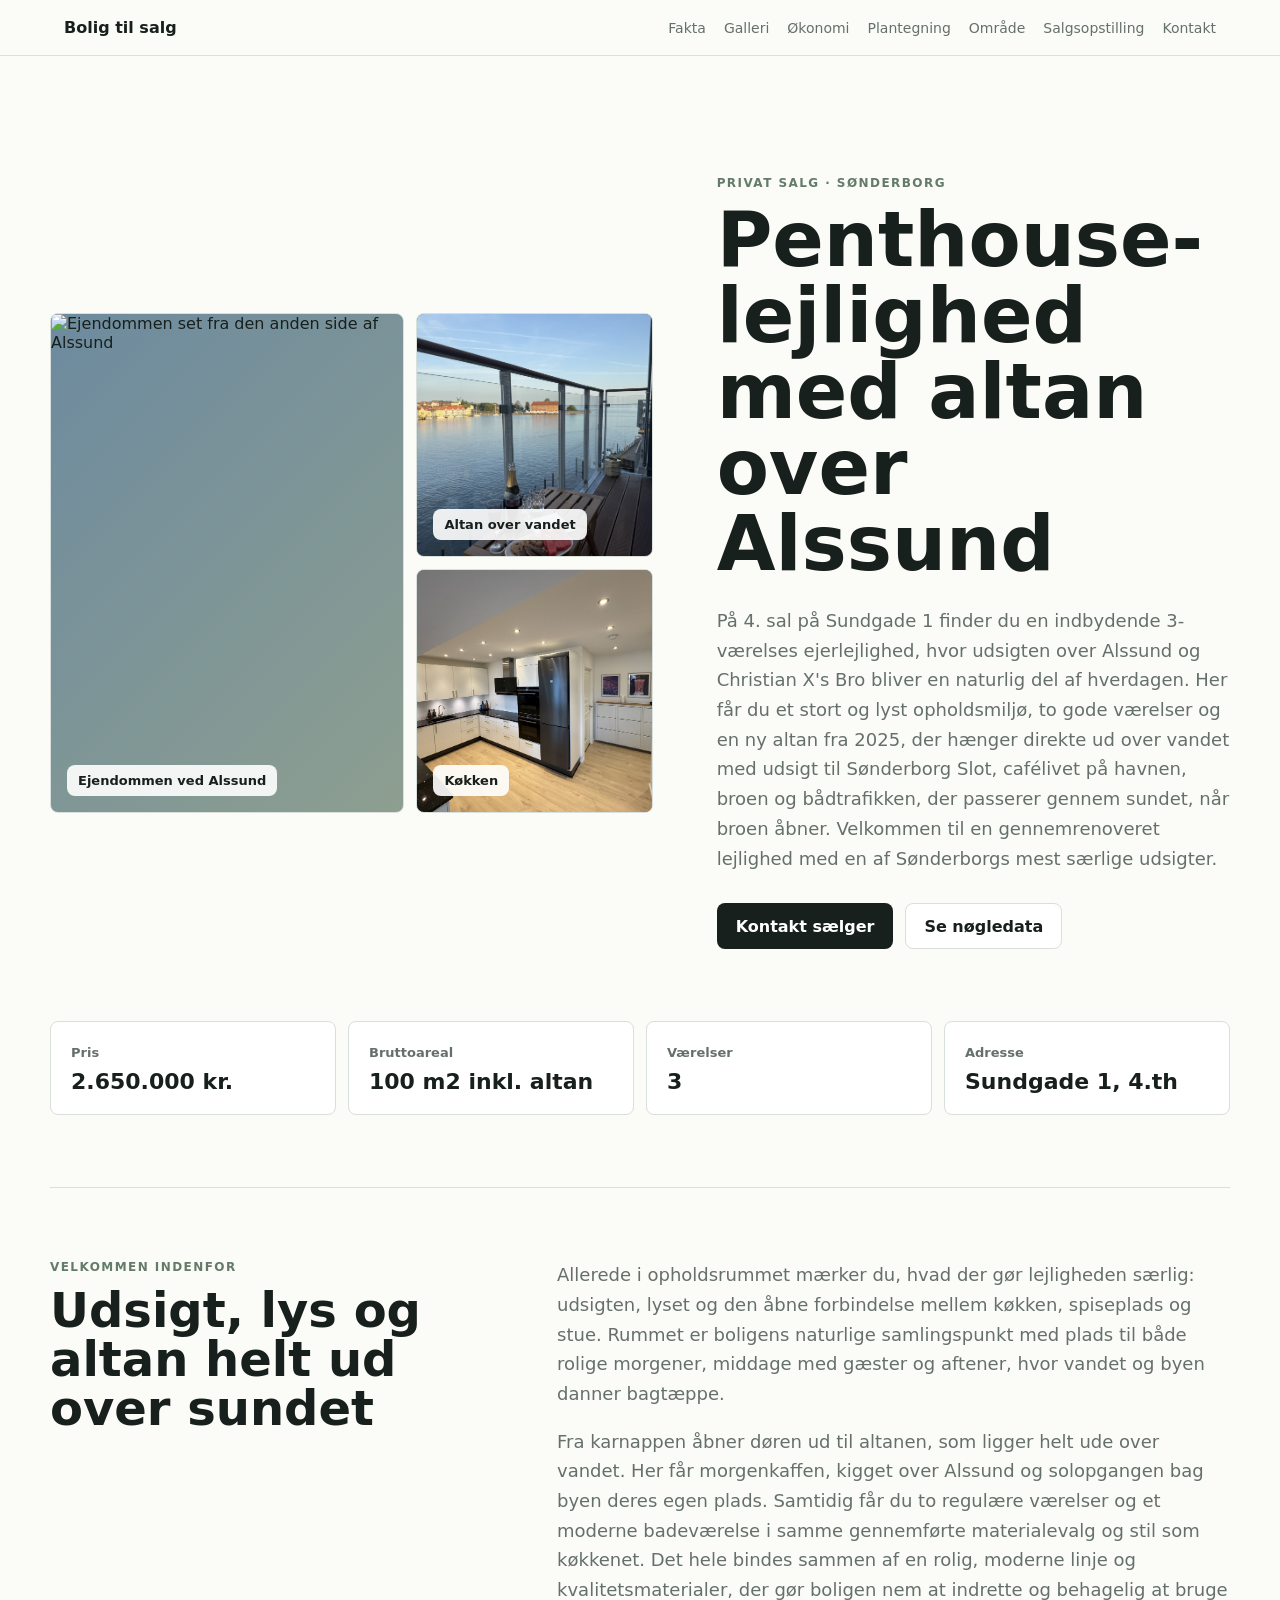
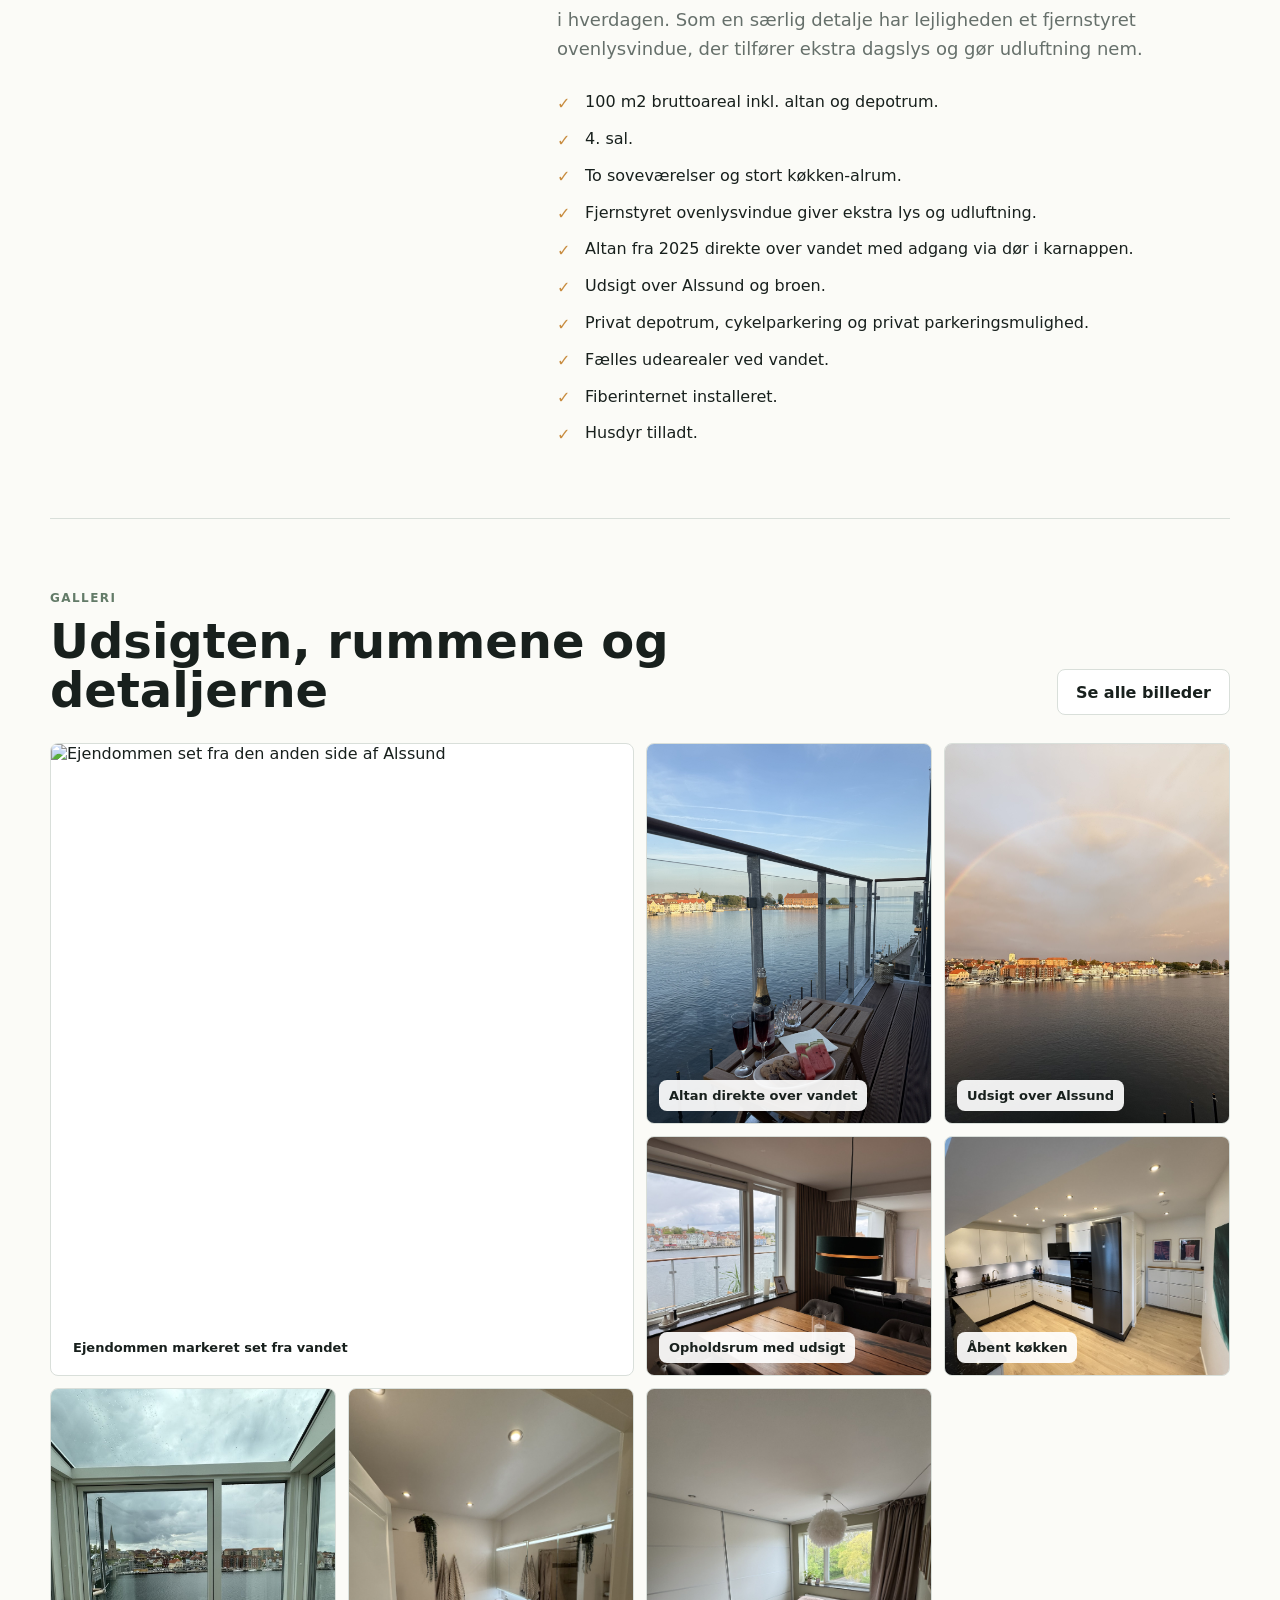
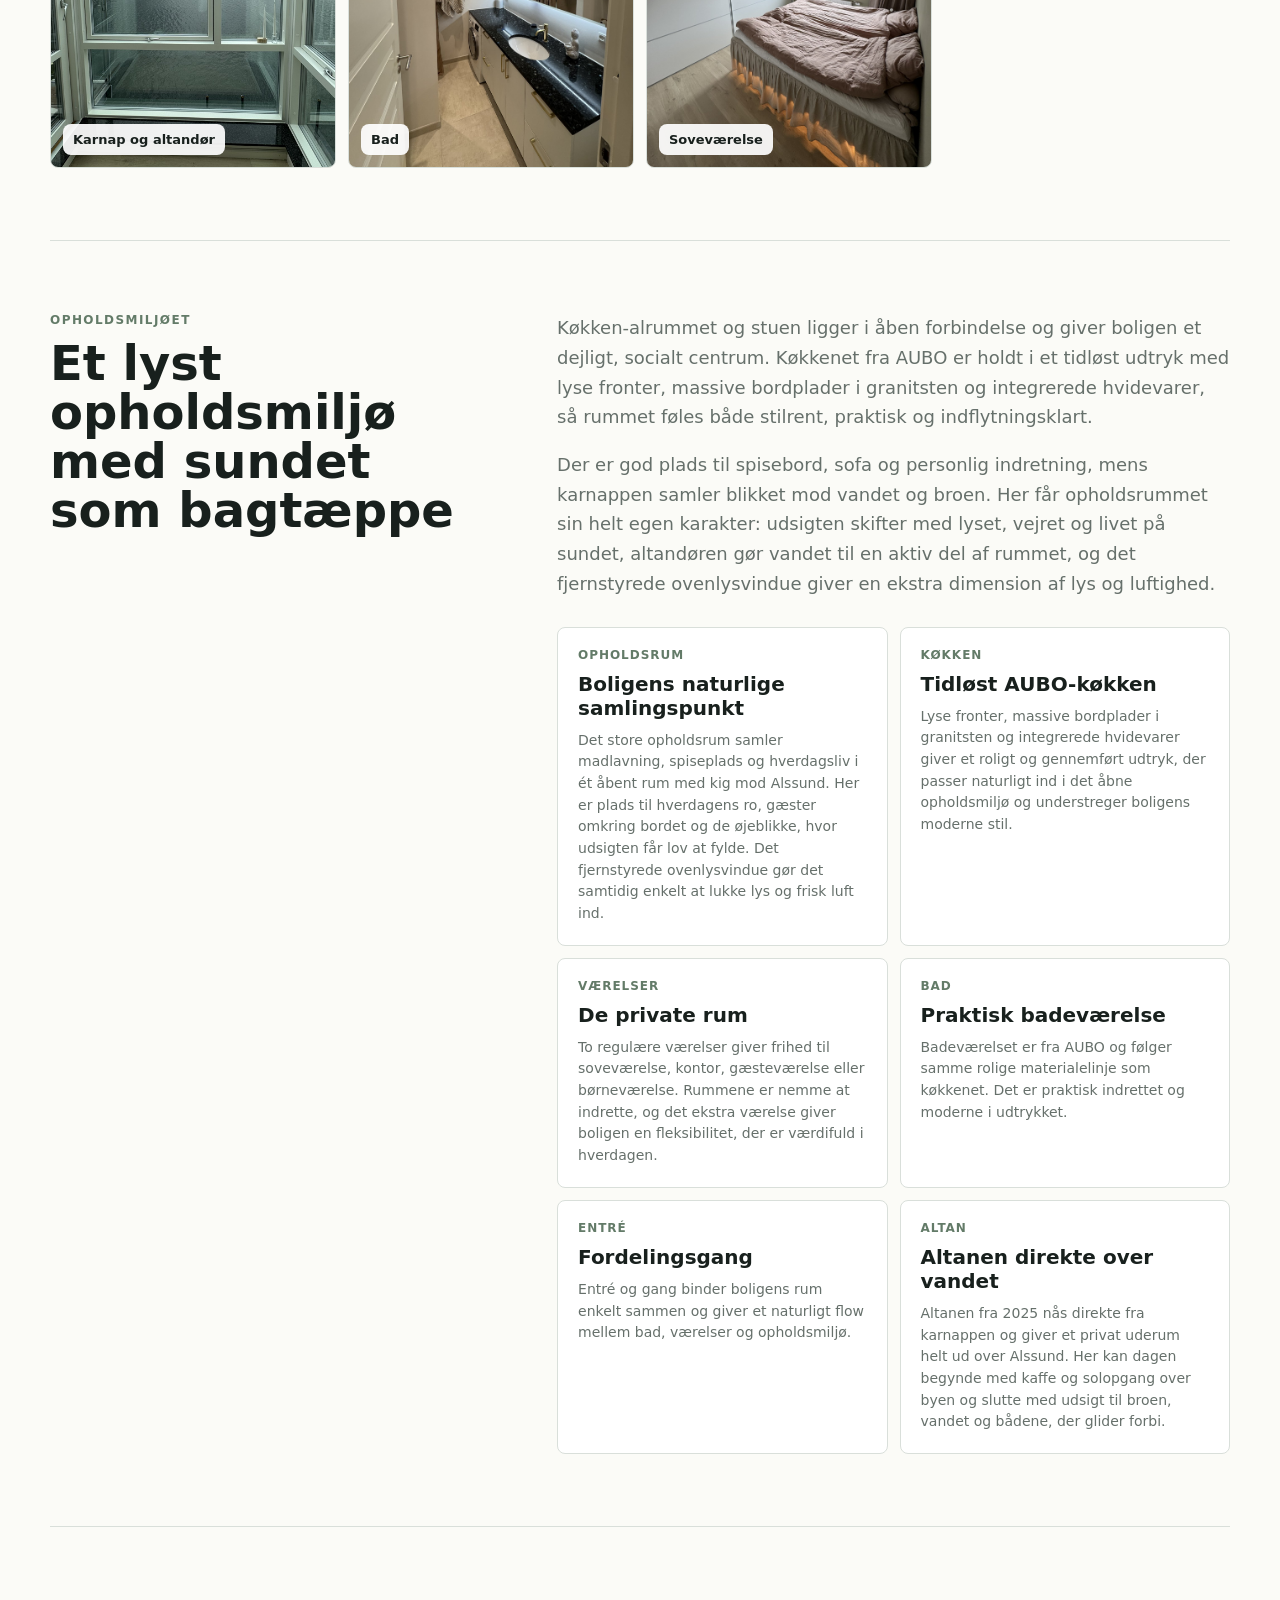
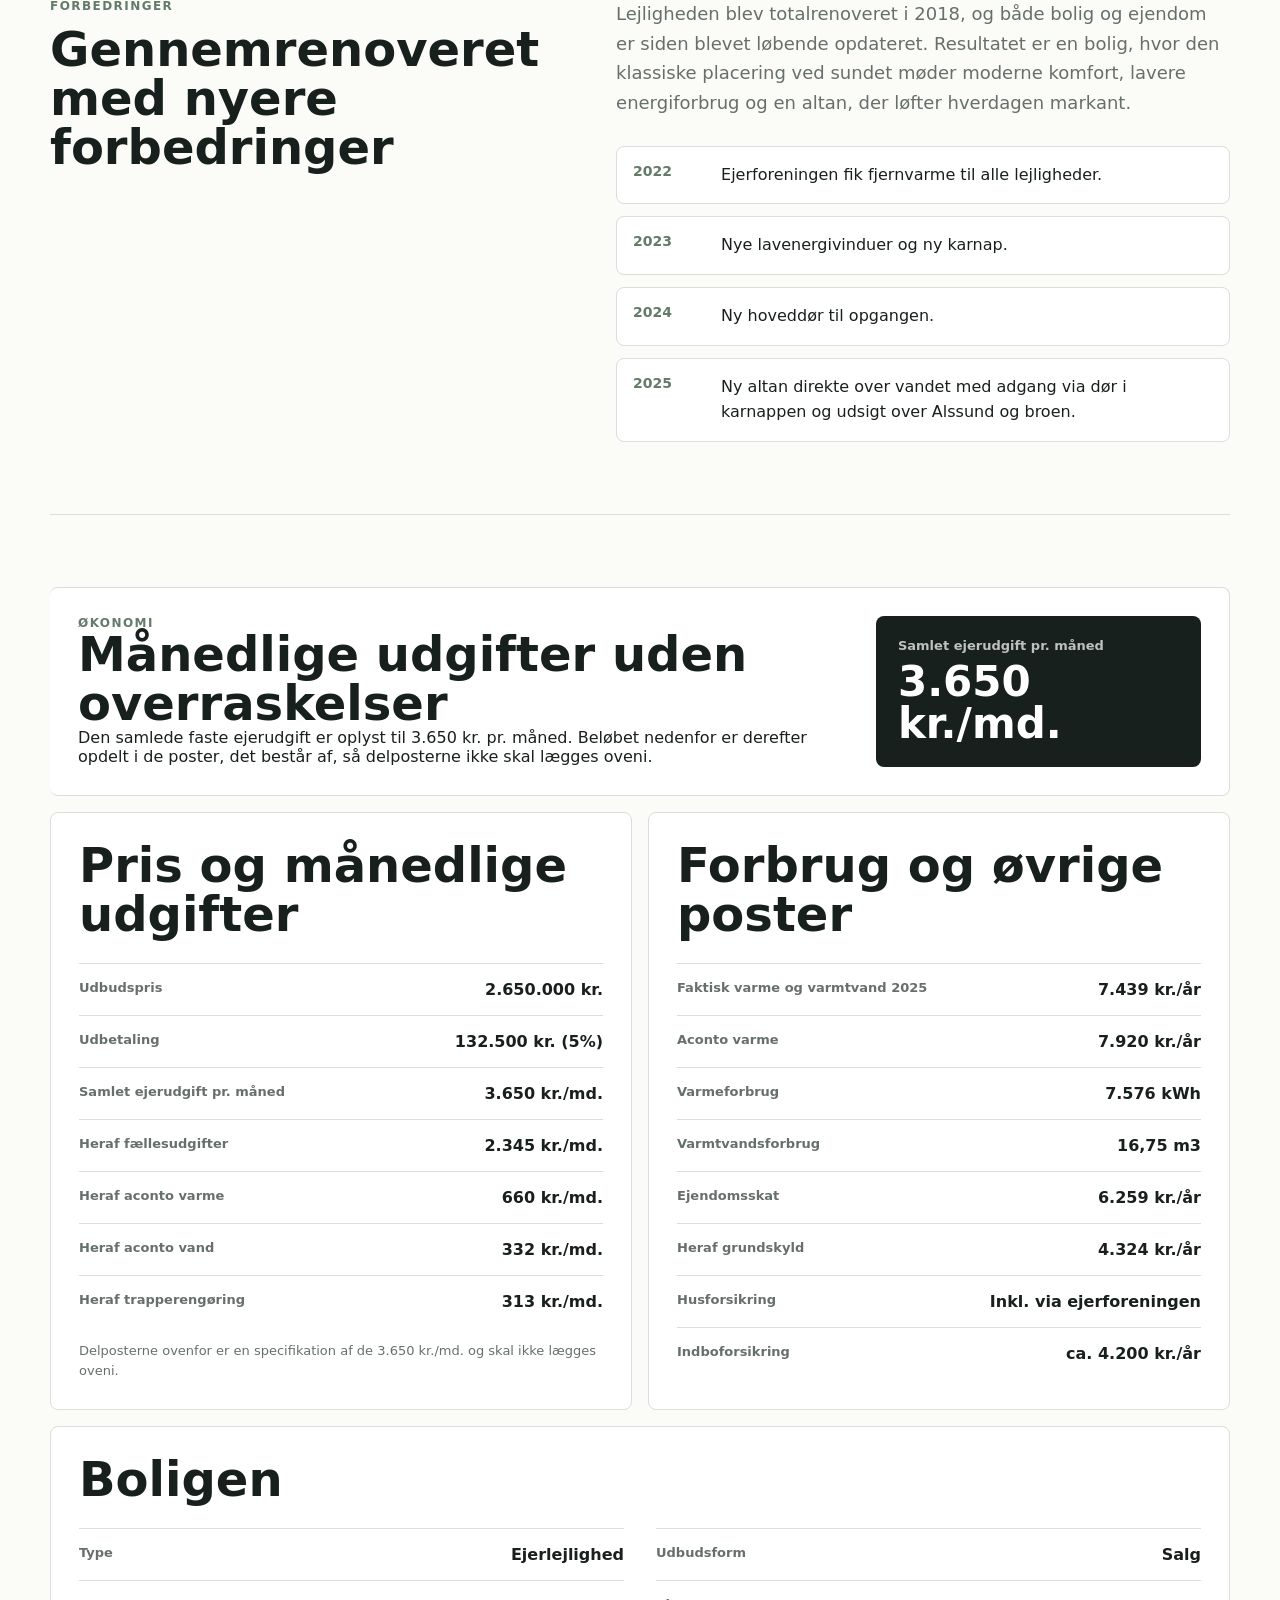
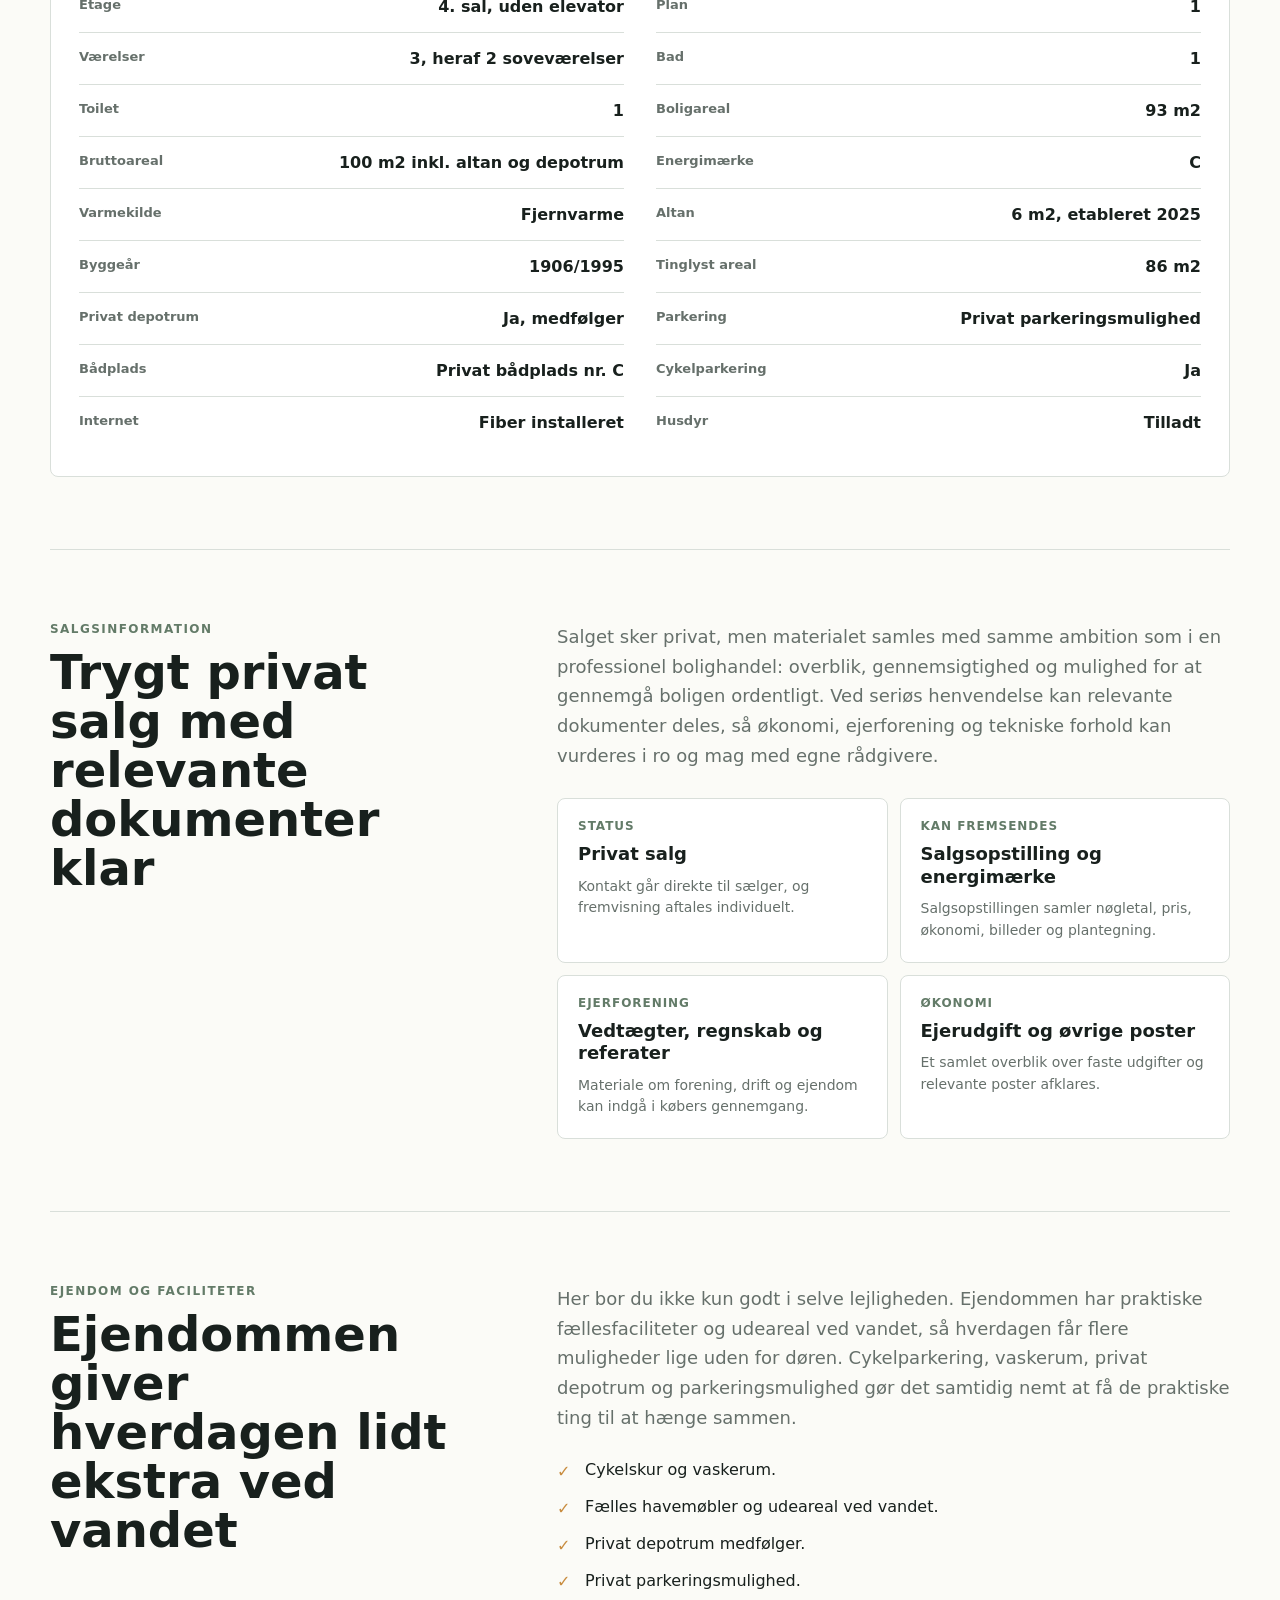
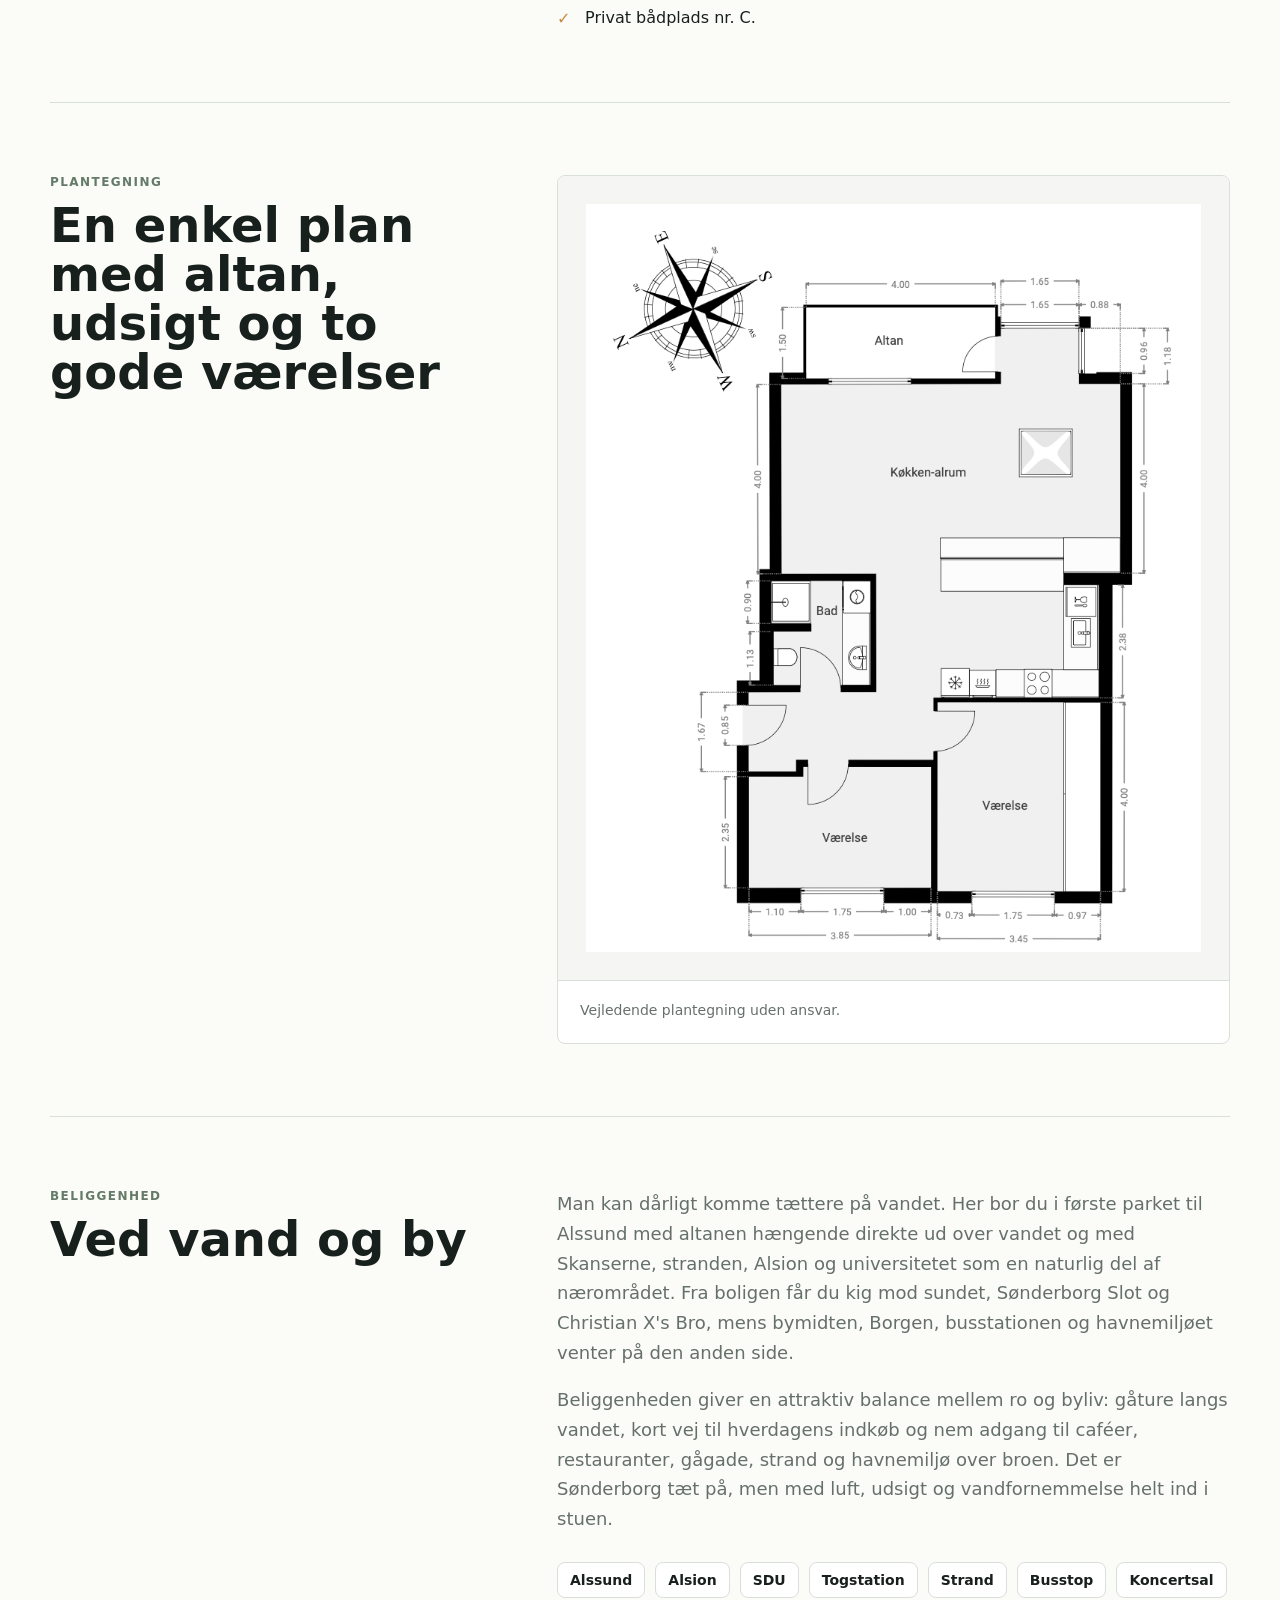
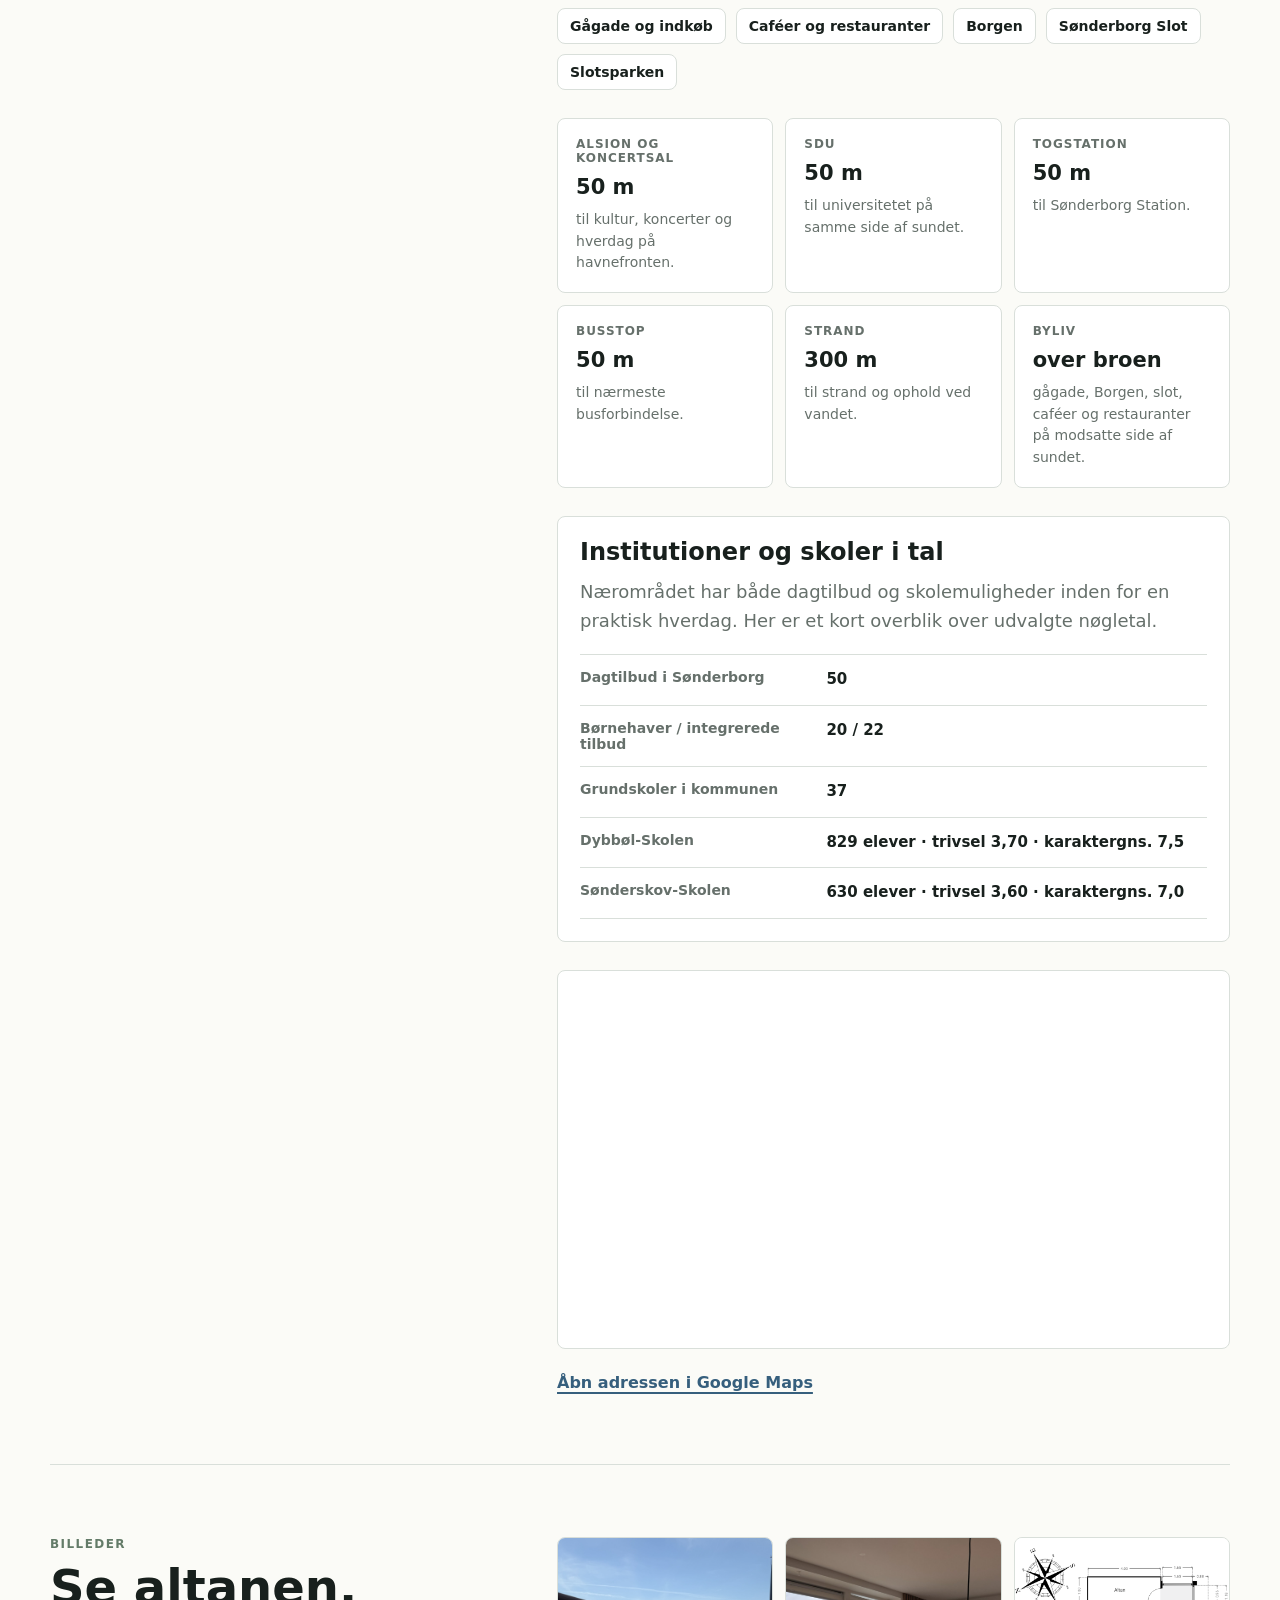
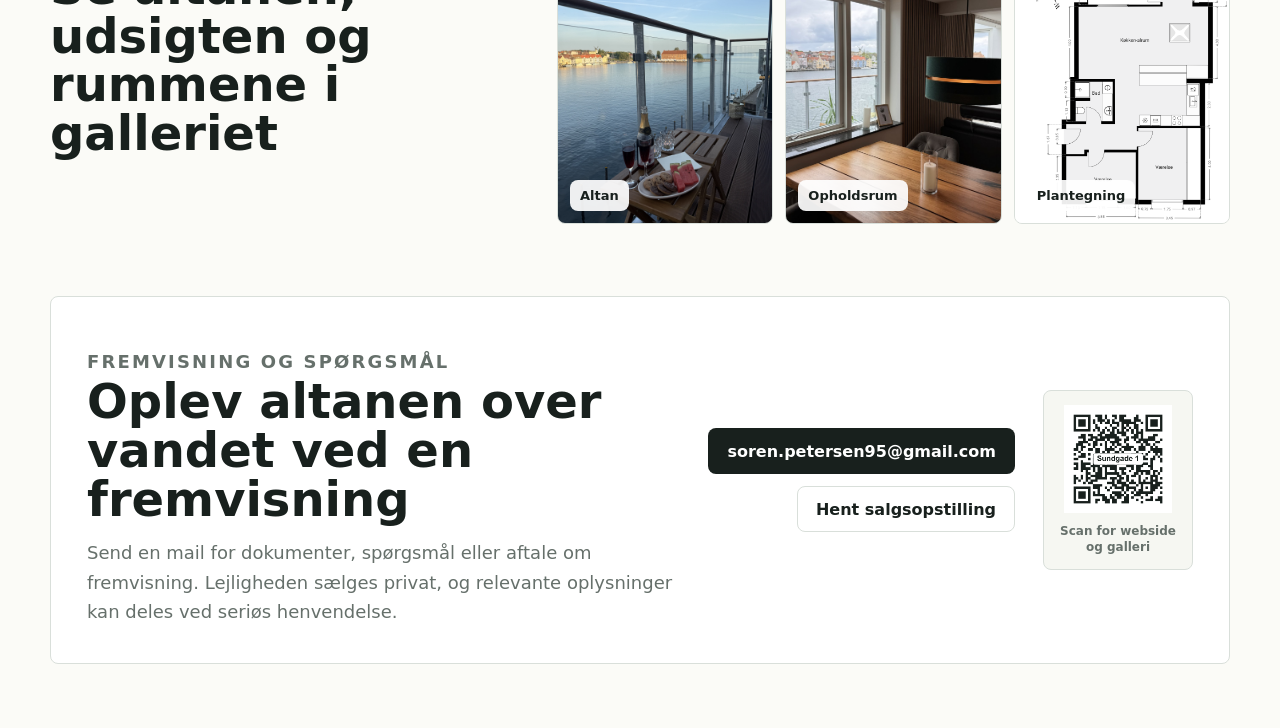
==== commit ca828b47: "stenplade + qr" ====
--- a/index.html
+++ b/index.html
@@ -5,7 +5,7 @@
   <meta name="viewport" content="width=device-width, initial-scale=1" />
   <meta name="description" content="Privat salg af ejerlejlighed på Sundgade 1, 4.th i Sønderborg." />
   <title>Sundgade 1, 4.th | Lejlighed til salg</title>
-  <link rel="stylesheet" href="style.css?v=2026-05-19-2" />
+  <link rel="stylesheet" href="style.css?v=2026-05-22" />
 </head>
 <body>
   <header class="site-header">
@@ -169,8 +169,9 @@
         <p>
           Køkken-alrummet og stuen ligger i åben forbindelse og giver boligen et
           dejligt, socialt centrum. Køkkenet fra AUBO er holdt i et tidløst
-          udtryk med lyse fronter, mørke bordplader og integrerede hvidevarer,
-          så rummet føles både stilrent, praktisk og indflytningsklart.
+          udtryk med lyse fronter, massive bordplader i granitsten og
+          integrerede hvidevarer, så rummet føles både stilrent, praktisk og
+          indflytningsklart.
         </p>
         <p>
           Der er god plads til spisebord, sofa og personlig indretning, mens
@@ -196,9 +197,10 @@
             <span>Køkken</span>
             <h3>Tidløst AUBO-køkken</h3>
             <p>
-              Lyse fronter, mørke bordplader og integrerede hvidevarer giver et
-              roligt og gennemført udtryk, der passer naturligt ind i det åbne
-              opholdsmiljø og understreger boligens moderne stil.
+              Lyse fronter, massive bordplader i granitsten og integrerede
+              hvidevarer giver et roligt og gennemført udtryk, der passer
+              naturligt ind i det åbne opholdsmiljø og understreger boligens
+              moderne stil.
             </p>
           </article>
           <article>
@@ -660,6 +662,10 @@
         <a class="button primary" href="mailto:soren.petersen95@gmail.com">soren.petersen95@gmail.com</a>
         <a class="button secondary" href="salgsopstilling-sundgade-1.pdf" download>Hent salgsopstilling</a>
       </div>
+      <figure class="qr-card">
+        <img src="qr-code.png" alt="QR-kode til websiden for Sundgade 1" />
+        <figcaption>Scan for webside og galleri</figcaption>
+      </figure>
     </section>
 
   </main>
--- a/style.css
+++ b/style.css
@@ -854,6 +854,32 @@
   gap: 12px;
 }
 
+.qr-card {
+  display: grid;
+  flex: 0 0 150px;
+  gap: 10px;
+  justify-items: center;
+  margin: 0;
+  padding: 14px;
+  border: 1px solid var(--line);
+  border-radius: 8px;
+  background: #f6f7f2;
+}
+
+.qr-card img {
+  display: block;
+  width: 108px;
+  height: 108px;
+}
+
+.qr-card figcaption {
+  color: var(--muted);
+  font-size: 12px;
+  font-weight: 800;
+  line-height: 1.35;
+  text-align: center;
+}
+
 .disclaimer {
   margin-top: 24px;
   padding: 24px 0 0;
@@ -902,6 +928,10 @@
   .contact-actions {
     align-items: flex-start;
     flex-direction: column;
+  }
+
+  .qr-card {
+    align-self: flex-start;
   }
 
   .gallery-grid {
